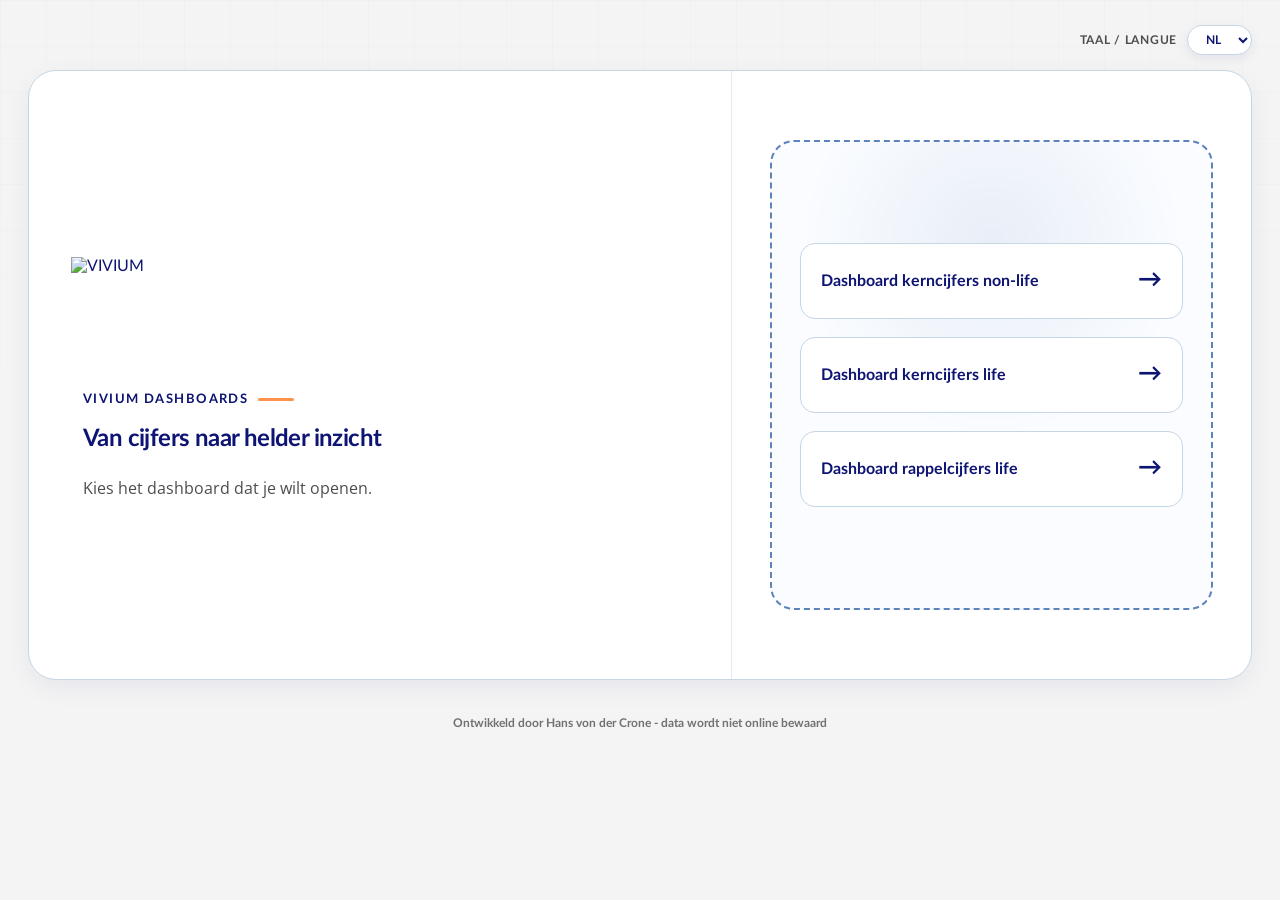
==== index.html @ d7279292 "Add files via upload" ====
<!doctype html>
<html lang="nl">
<head>
  <meta charset="utf-8">
  <meta name="viewport" content="width=device-width, initial-scale=1">
  <title>Vivium dashboards</title>
  <link rel="stylesheet" href="dashboard.css?v=20261117-intro-alignment">
  <link rel="stylesheet" href="index.css?v=20261117-language">
  <script defer src="index.js"></script>
</head>
<body class="dashboard-index">
  <main class="wrap">
    <div class="languageSwitch">
      <label for="languageSelect" id="languageLabel">Taal / Langue</label>
      <select id="languageSelect">
        <option value="nl">NL</option>
        <option value="fr">FR</option>
      </select>
    </div>
    <div class="hero">
      <div class="panel">
        <img src="libs/vivium-logo.png" alt="VIVIUM" class="upload-logo" width="178" height="103">
        <div class="heroEyebrow" id="introLabel">Vivium dashboards</div>
        <h1 id="pageTitle">Van cijfers naar helder inzicht</h1>
        <p class="lead" id="introText">Kies het dashboard dat je wilt openen.</p>
      </div>
      <nav class="upload" id="dashboardNavigation" aria-label="Dashboards">
        <div class="dashboard-choices">
          <a class="dashboard-choice" href="dashboard.html">
            <span id="nonLifeLabel">Dashboard kerncijfers non-life</span>
            <span class="choice-arrow" aria-hidden="true">→</span>
          </a>
          <a class="dashboard-choice" href="dashboardlifekern.html">
            <span id="lifeLabel">Dashboard kerncijfers life</span>
            <span class="choice-arrow" aria-hidden="true">→</span>
          </a>
          <a class="dashboard-choice" href="dashboardliferappel.html">
            <span id="rappelLabel">Dashboard rappelcijfers life</span>
            <span class="choice-arrow" aria-hidden="true">→</span>
          </a>
        </div>
      </nav>
    </div>
    <footer class="dashboard-footer" id="footerText">Ontwikkeld door Hans von der Crone - data wordt niet online bewaard</footer>
  </main>
</body>
</html>
---- dashboard.css ----
:root{--bg:#f4f7fb;--card:#fff;--ink:#0d1473;--muted:#4d4d4d;--line:#c5d6e5;--blue:#0d1473;--blue2:#c5d6e5;--blue3:#043c93;--orange:#ff934c;--orange2:#fff4ed;--green:#043c93;--green2:#e6ecf4;--red:#0d1473;--red2:#fff4ed;--purple:#043c93;--purple2:#edf3f7;--shadow:0 8px 24px rgba(13,20,115,.07);--radius:14px;--stack-gap:11px}
*{box-sizing:border-box}body{margin:0;min-height:100vh;font-family:Lato,Arial,sans-serif;background:radial-gradient(circle at 7% 0%,rgba(4,60,147,.10),transparent 31%),radial-gradient(circle at 96% 4%,rgba(255,147,76,.10),transparent 28%),linear-gradient(180deg,#f7faff 0%,#f2f6fb 52%,#edf3f9 100%);color:var(--ink);position:relative}.appVersion{position:fixed;top:5px;right:8px;z-index:10020;font-size:10px;font-weight:700;letter-spacing:.04em;color:#4d4d4d;opacity:.45;pointer-events:none}.wrap{max-width:1380px;margin:auto;padding:28px;position:relative;z-index:1}.hero{display:grid;grid-template-columns:1.35fr .75fr;gap:22px;margin-bottom:22px}.panel,.upload,.card,.kpi{background:var(--card);border:1px solid rgba(217,227,239,.95);border-radius:var(--radius);box-shadow:var(--shadow)}.panel{padding:26px}.upload{padding:24px;text-align:center;display:flex;flex-direction:column;justify-content:center;gap:12px}h1{font-size:35px;line-height:1.05;margin:0 0 10px;letter-spacing:-.04em}.lead{margin:0;color:var(--muted);line-height:1.55}.btn{display:inline-flex;align-items:center;justify-content:center;border:0;border-radius:999px;background:var(--blue);color:white;font-weight:700;padding:14px 20px;cursor:pointer;box-shadow:0 10px 20px rgba(13,20,115,.16)}input[type=file]{display:none}.hint,.small{font-size:13px;color:var(--muted)}.status{margin-top:16px;border-radius:12px;padding:12px 14px;background:#edf5fc;border:1px solid #bad2ea;color:var(--blue);font-weight:700}.warn{background:#fff4e8;border-color:#fff4ed;color:#9a4b10}.hidden{display:none!important}
body::before{content:"";position:fixed;inset:0;pointer-events:none;z-index:-1;background-image:linear-gradient(rgba(13,20,115,.03) 1px,transparent 1px),linear-gradient(90deg,rgba(13,20,115,.026) 1px,transparent 1px);background-size:46px 46px;mask-image:linear-gradient(to bottom,rgba(0,0,0,.55),transparent 68%)}
.appVersion{border:0;background:transparent;padding:2px 3px;font-family:inherit;pointer-events:auto;cursor:pointer;border-radius:5px;transition:opacity .15s ease,color .15s ease,background .15s ease}.appVersion:hover,.appVersion:focus-visible{opacity:1;color:var(--blue);background:rgba(255,255,255,.88);outline:none}.releaseNotesModal{position:fixed;inset:0;z-index:10100;display:grid;place-items:center;padding:24px;background:rgba(15,38,63,.42);backdrop-filter:blur(4px)}.releaseNotesDialog{width:min(720px,100%);height:min(76vh,720px);min-height:320px;display:flex;flex-direction:column;overflow:hidden;background:#fff;border:1px solid #cbdff2;border-radius:20px;box-shadow:0 28px 80px rgba(15,23,42,.28)}.releaseNotesHead{display:flex;align-items:center;justify-content:space-between;gap:16px;padding:17px 18px;border-bottom:1px solid #dce8f3;background:linear-gradient(135deg,#f7fbff,#fff)}.releaseNotesHead h2{margin:0;color:var(--blue);font-size:20px;font-weight:700}.releaseNotesClose{width:34px;height:34px;display:grid;place-items:center;border:1px solid #cbdff2;border-radius:999px;background:#fff;color:var(--blue);font-size:23px;line-height:1;cursor:pointer}.releaseNotesClose:hover{background:#edf5fc}.releaseNotesStatus{padding:14px 18px;color:var(--muted);font-size:13px;font-weight:700}.releaseNotesContent,.releaseNotesFrame{flex:1;min-height:0;overflow:auto;margin:0;padding:18px 22px 24px;color:#24435f;background:#fff;font:600 13px/1.55 Lato,Arial,sans-serif;white-space:pre-wrap;overflow-wrap:anywhere;scrollbar-gutter:stable}.releaseNotesFrame{width:100%;border:0;padding:0}.releaseNotesContent:focus{outline:2px solid #c5d6e5;outline-offset:-3px}body.releaseNotesOpen{overflow:hidden}@media(max-width:640px){.releaseNotesModal{padding:12px}.releaseNotesDialog{height:min(84vh,720px)}.releaseNotesContent{padding:16px}}
/* ─── Inklapbare topinformatie na PDF-import ───────────────────────────── */
.topCompactBar{display:flex;align-items:center;justify-content:space-between;gap:14px;background:linear-gradient(135deg,#ffffff,#f8fbff);border:1px solid var(--line);border-radius:16px;box-shadow:var(--shadow);padding:10px 14px;margin:0 0 var(--stack-gap);color:var(--ink);position:relative;z-index:120}
.topCompactMain{display:flex;align-items:center;gap:10px;min-width:0;line-height:1.2}
.topCompactTitle{font-size:12px;text-transform:uppercase;letter-spacing:.06em;font-weight:700;color:var(--blue);white-space:nowrap}
.topCompactSummary{font-size:13px;font-weight:700;color:#405775;white-space:nowrap;overflow:hidden;text-overflow:ellipsis;min-width:0}
.topCompactActions{display:inline-flex;align-items:center;gap:8px;flex:0 0 auto}
.topCompactActions .btn-csv{width:auto;min-width:116px;height:34px;padding:0 12px;font-size:12px;box-shadow:none;background:#fff7ef;color:#b8570b;border:1px solid #ffd0a8}
.topCompactActions .btn-csv:hover{background:#fff1e3}
.topCompactActions .pdfExportWrap{width:174px;align-self:auto}
.topCompactActions .btn-pdf{height:36px;padding:0 15px;font-size:12px;border-radius:999px;box-shadow:0 8px 18px rgba(13,20,115,.16)}
.topCompactActions .pdfOptionsWrap{margin-left:0}
.topInfoToggleBtn{width:auto;min-width:78px;height:36px;padding:0 14px;border-radius:999px;border:1px solid #cbdff2;background:#fff;color:var(--blue);font-size:12px;font-weight:700;cursor:pointer;display:inline-flex;align-items:center;justify-content:center;box-shadow:0 6px 14px rgba(13,20,115,.10);flex:0 0 auto;transition:background .15s ease,transform .15s ease,box-shadow .15s ease}
.topInfoToggleBtn:hover{background:#edf5fc;transform:scale(1.05);box-shadow:0 9px 18px rgba(13,20,115,.16)}
body.topInfoReady.topInfoCollapsed .hero,body.topInfoReady.topInfoCollapsed #importControl{display:none!important}
@media(max-width:760px){.topCompactMain{flex-direction:column;align-items:flex-start;gap:4px}.topCompactSummary{white-space:normal}.topCompactBar{align-items:flex-start;flex-wrap:wrap}.topCompactActions{width:100%;display:grid;grid-template-columns:1fr 1.25fr auto}.topCompactActions .btn-csv,.topCompactActions .pdfExportWrap{width:100%}.topCompactActions .pdfExportWrap{display:flex}.topCompactActions .btn-pdf{flex:1}.topCompactActions .topInfoToggleBtn{justify-self:end}}
.kpis{display:grid;grid-template-columns:repeat(5,1fr);gap:14px;margin:var(--stack-gap) 0;position:relative;overflow:visible;align-items:stretch}.kpi{padding:18px;position:relative;min-height:142px;height:142px;display:flex;flex-direction:column;justify-content:flex-start;overflow:hidden}.kpiScrollBtn{position:absolute;left:-24px;top:50%;transform:translateY(-50%);width:28px;height:28px;border-radius:999px;border:1px solid #cbdff2;background:rgba(255,255,255,.92);color:var(--blue);font-weight:700;line-height:1;cursor:pointer;box-shadow:0 6px 14px rgba(13,20,115,.12);display:inline-flex;align-items:center;justify-content:center;z-index:3;transition:background .15s ease,transform .15s ease,box-shadow .15s ease;font-size:12px}.kpiScrollBtn:hover{background:#edf5fc;transform:translateY(-50%) scale(1.06);box-shadow:0 9px 18px rgba(13,20,115,.18)}.floatingKpiScrollBtn{position:fixed;right:24px;bottom:24px;width:auto;min-width:74px;height:38px;padding:0 13px;border-radius:999px;border:1px solid #cbdff2;background:rgba(255,255,255,.94);color:var(--blue);font-weight:700;font-size:12px;letter-spacing:.01em;cursor:pointer;box-shadow:0 10px 24px rgba(13,20,115,.16);display:inline-flex;align-items:center;justify-content:center;gap:6px;z-index:80;backdrop-filter:blur(8px);transition:background .15s ease,transform .15s ease,box-shadow .15s ease,opacity .15s ease}.floatingKpiScrollBtn:hover{background:#edf5fc;transform:translateY(-2px);box-shadow:0 14px 30px rgba(13,20,115,.22)}.floatingKpiScrollBtn span{font-size:14px;line-height:1}.kpi .label{font-size:11px;text-transform:uppercase;letter-spacing:.06em;font-weight:700;color:var(--muted)}.kpi .value{font-size:26px;font-weight:700;margin-top:8px;text-align:left}.kpi-subvalue{display:block;font-size:20px;line-height:1.15;margin-top:2px}.delta{font-size:13px;font-weight:700;margin-top:5px;text-align:left}.pos{color:var(--green)}.neg{color:var(--red)}.neu{color:var(--muted)}.dynamicCategoryKpi .label{font-size:12px;color:var(--blue);line-height:1.15;min-height:34px;display:flex;align-items:flex-start}.dynamicCategoryKpi .value{font-size:24px;line-height:1.08}.dynamicCategoryKpi .delta{font-size:12.5px;line-height:1.28}.dynamicCategoryKpi .kpi-subvalue{font-size:18px;line-height:1.12;margin-top:3px}/* ─── Tabs ─────────────────────────────────────────────────────────────── */
.kpiExportWrap{position:relative;margin:var(--stack-gap) 0;padding:49px 16px 16px;background:linear-gradient(180deg,#fff,#f8fbff);border:1px solid var(--line);border-radius:18px;box-shadow:0 10px 26px rgba(13,20,115,.06)}
.kpiExportHead{display:flex;align-items:center;justify-content:space-between;gap:14px;margin-bottom:14px;min-height:40px;padding-right:112px}
.kpiExportTitle{margin:0;color:var(--blue);font-size:14px;font-weight:700;letter-spacing:.01em}
.kpiExportWrap .kpis{margin:0}
.kpiExportActions{position:absolute;right:18px;top:0;display:inline-flex;gap:5px;align-items:center;z-index:6;padding:3px;border-radius:11px}
.kpiOverviewGroups{display:grid;gap:18px}
.kpiOverviewBlock{position:relative;border:1px solid var(--line);border-radius:18px;background:linear-gradient(180deg,#fff,#f7fbff);padding:18px;box-shadow:0 10px 26px rgba(13,20,115,.06)}
.kpiOverviewHead{display:flex;align-items:baseline;gap:10px;margin-bottom:14px;padding-right:76px}
.kpiOverviewHead h3{margin:0;color:var(--blue);font-size:20px;font-weight:700;line-height:1.1}
.kpiOverviewHead .small{font-weight:700}
.kpiOverviewBlock>.blockExportActions{position:absolute!important;right:16px!important;top:0!important;transform:none!important;margin:0!important;z-index:7}
.kpiOverviewGrid{margin:0}
.kpiOverviewGrid .kpi{height:auto;min-height:142px;overflow:visible}
.kpiCompareHistory{margin-top:3px;padding-top:7px;border-top:1px solid #e6eef7;display:flex;flex-direction:column;gap:5px}
.kpiCompareHistoryLine{display:grid;grid-template-columns:43px minmax(68px,1fr) 58px;gap:3px;align-items:center}
.kpiCompareHistoryLine .kpiCompareTrack,.kpiCompareHistoryLine .kpiCompareZeroTrack{min-width:0}
.kpiCompareHistoryLine .kpiCompareZeroTrack{height:14px;border:1px solid #c5d6e5;border-radius:999px;background:#eef2f7;overflow:hidden;box-shadow:inset 0 1px 3px rgba(15,23,42,.05)}
.kpiCompareHistoryLine .kpiCompareZeroTrack::before{top:1px;bottom:1px}
.kpiCompareHistoryLine .kpiCompareZeroFill{top:3px;height:8px}
@media(max-width:640px){.kpiCompareHistoryLine{grid-template-columns:43px minmax(54px,1fr) 58px}}
.kpiOverviewEmpty{border:1px dashed #cbdff2;border-radius:14px;background:#f8fbff;color:var(--muted);font-size:13px;font-weight:700;padding:16px;text-align:center}
.kpiSelectorWrap{position:relative;display:none;align-items:center}
.dashboardToolbar.kpiToolbar .viewDropdownWrap,.dashboardToolbar.kpiToolbar .drillBtn{display:none}
.dashboardToolbar.kpiToolbar .kpiSelectorWrap{display:inline-flex;order:1}
.dashboardToolbar.kpiToolbar .previousYearsControl{order:2}
.dashboardToolbar.hideViewDropdown .viewDropdownWrap{display:none}
.dashboardToolbar.hideViewDropdown .previousYearsControl,.dashboardToolbar.hidePreviousYears .previousYearsControl{display:none}
.dashboardToolbar.hideDrillButton .drillBtn{display:none}
.kpiSelectorMenu{width:250px}
.kpiCheck{display:flex;align-items:center;gap:9px;width:100%;border:0;background:transparent;color:#233b5e;border-radius:10px;padding:9px 10px;font-size:13px;font-weight:700;cursor:pointer;text-align:left}
.kpiCheck:hover{background:#f5f9fd;color:var(--ink)}
.kpiCheck input{width:15px;height:15px;accent-color:var(--blue)}
@media(max-width:760px){.kpiExportWrap{padding:49px 14px 14px}.kpiExportHead{align-items:flex-start;flex-direction:column;min-height:0;padding-right:0}.kpiExportWrap .kpis{margin-top:0}.kpiExportActions{margin:0;padding:3px}.kpiOverviewBlock{padding:14px}}
.kpi[data-kpi-cat]{cursor:pointer;transition:transform .15s ease,box-shadow .15s ease,border-color .15s ease}
.kpi[data-kpi-cat]:hover{background:#dfeeff;transform:translateY(-2px);box-shadow:0 12px 28px rgba(13,20,115,.12);border-color:#a9cbea}
.kpi[data-kpi-cat]:focus-visible{outline:3px solid rgba(255,147,76,.32);outline-offset:3px}
.tabs{display:flex;justify-content:space-between;gap:8px;margin:var(--stack-gap) 0;align-items:stretch;padding:6px;background:#edf4fb;border:1px solid var(--line);border-radius:16px}
.tab{border:1px solid transparent;background:transparent;color:#41556d;border-radius:10px;padding:10px 16px;font-size:14px;min-height:40px;font-weight:700;cursor:pointer;position:relative;transition:background .15s ease,color .15s ease,box-shadow .15s ease,border-color .15s ease;flex:0 1 auto;white-space:nowrap}
.tab:hover:not(.active){background:#ff934c;color:#fff;box-shadow:0 6px 14px rgba(13,20,115,.10)}
.tab.active{background:var(--orange);color:#fff;border-color:var(--orange);box-shadow:0 10px 22px rgba(255,147,76,.22);z-index:2}
.tab.active::after{content:'';position:absolute;left:14px;right:14px;bottom:-7px;height:3px;background:var(--tab-color);border-radius:999px;opacity:.95}

/* Tab-kleuren: --tab-color bepaalt de kleur van de actieve tab-indicator per tab */
#tabProductie{--tab-color:var(--blue3)}
#tabVerval{--tab-color:var(--orange)}
#tabProgressie{--tab-color:var(--blue)}
#tabSchade{--tab-color:var(--blue2)}
#tabSamenvatting{--tab-color:var(--blue)}
#tabDetail{--tab-color:#9eb5cc}
#tabPortefeuille{--tab-color:#174b7d}
#tabKpis{--tab-color:var(--blue2)}
#tab360{--tab-color:var(--green)}

/* ─── Secties ──────────────────────────────────────────────────────────── */
.section{display:none}
.section.active{display:block;position:relative;padding-top:0}
.section.active>.card{position:relative;border:1px solid var(--line);box-shadow:0 10px 26px rgba(13,20,115,.06);overflow:visible}
.section.active>.card::after{content:none}

/* ─── Layout helpers ────────────────────────────────────────────────────── */
.grid{display:grid;grid-template-columns:1fr 1fr;gap:18px}
.full{grid-column:1/-1}
.card{padding:20px;margin-bottom:var(--stack-gap)}
h2{font-size:22px;margin:0 0 6px;letter-spacing:-.02em}
h3{font-size:17px;margin:0 0 12px}
.sub{color:var(--muted);margin:0 0 16px;line-height:1.45}

/* ─── Bars ──────────────────────────────────────────────────────────────── */
.bars{display:flex;flex-direction:column;gap:14px}
.barrow{display:block}
.barlabel{font-weight:400;margin-bottom:8px}.barValueDelta{border-radius:999px;padding:2px 6px;font-size:13px;font-weight:700;background:#eef6fb;color:var(--muted);white-space:nowrap;text-align:center}.barValueDelta.pos{background:#dff4f7;color:var(--green)}.barValueDelta.neg{background:#fff0e8;color:var(--red)}.barDeltaSlot{text-align:center;font-size:13px;font-weight:700;white-space:nowrap;font-variant-numeric:tabular-nums}.barrow:has(.catMainText.hasSubs){position:relative;padding:0 0 12px;margin:0 0 10px}.barrow:has(.catMainText.hasSubs)::after{content:"";position:absolute;left:0;right:0;bottom:0;height:1px;background:linear-gradient(90deg,rgba(13,20,115,.34),rgba(197,214,229,.22),rgba(197,214,229,0));border-radius:999px}
.bararea{display:flex;flex-direction:column;gap:6px}
/* Delta centred between its comparison rows, without increasing row height. */
.bararea>.barline>.barDeltaSlot{position:relative;align-self:stretch;overflow:visible}
.bararea>.barline>.barDeltaSlot>.barValueDelta{position:absolute;left:18px;top:-3px;transform:translateY(-50%)}
.bararea>.previousYearLine>.barDeltaSlot>.previousYearsDelta{position:absolute;left:18px;top:calc(100% + 5px);transform:translateY(-50%)}
.bararea>.barline>.barDeltaSlot:has(>span)::before{content:"";position:absolute;left:0;top:-3px;transform:translateY(-50%) scale(-1,-1);width:11px;height:23px;background:currentColor;-webkit-mask:url("data:image/svg+xml,%3Csvg xmlns='http://www.w3.org/2000/svg' viewBox='0 0 12 24'%3E%3Cpath d='M10 2C0 2 0 22 10 22M7 18l3 4-4 1' fill='none' stroke='black' stroke-width='1.5' stroke-linecap='round' stroke-linejoin='round'/%3E%3C/svg%3E") center/contain no-repeat;mask:url("data:image/svg+xml,%3Csvg xmlns='http://www.w3.org/2000/svg' viewBox='0 0 12 24'%3E%3Cpath d='M10 2C0 2 0 22 10 22M7 18l3 4-4 1' fill='none' stroke='black' stroke-width='1.5' stroke-linecap='round' stroke-linejoin='round'/%3E%3C/svg%3E") center/contain no-repeat}
.bararea>.previousYearLine>.barDeltaSlot:has(>span)::before{top:calc(100% + 5px)}
.bararea>.barline>.barDeltaSlot:has(>span.pos)::before{color:var(--green)}
.bararea>.barline>.barDeltaSlot:has(>span.neg)::before{color:var(--red)}
.barline{display:grid;grid-template-columns:82px minmax(130px,1fr) 72px 118px;gap:8px;align-items:center}
.period{font-size:13px;font-weight:700;color:var(--muted)}
.track{position:relative;height:20px;background:#eef2f7;border-radius:999px;overflow:hidden;border:1px solid #c5d6e5;box-shadow:inset 0 1px 4px rgba(15,23,42,.06)}
.fill{position:absolute;left:3px;top:3px;height:12px;border-radius:999px;min-width:2px;max-width:calc(100% - 6px);box-shadow:0 5px 12px rgba(15,23,42,.10)}
.fill.prevPeriod{background:linear-gradient(90deg,#c5d6e5,#0d1473)}
.fill.currPeriod{background:linear-gradient(90deg,#fff4ed,#ff934c)}
.value{text-align:right;font-size:13px;font-weight:700;white-space:nowrap;font-variant-numeric:tabular-nums}
.progressTrack{position:relative;height:20px;background:#eef2f7;border-radius:999px;overflow:hidden;border:1px solid #c5d6e5;box-shadow:inset 0 1px 4px rgba(15,23,42,.06)}
.progressTrack::before{content:"";position:absolute;left:50%;top:2px;bottom:2px;width:2px;background:#8fa3ba;border-radius:999px;z-index:2}
.progressFill{position:absolute;top:3px;height:12px;border-radius:999px;min-width:2px;max-width:calc(50% - 3px);z-index:1;box-shadow:0 5px 12px rgba(15,23,42,.10)}
.progressFill.pos{left:50%;background:linear-gradient(90deg,#c5d6e5,#0d1473)}
.progressFill.neg{right:50%;background:linear-gradient(90deg,var(--blue),var(--blue2))}
.progressFill.pos.prevPeriod,.progressFill.sp-bad.prevPeriod{left:50%;background:linear-gradient(90deg,#c5d6e5,#0d1473)}
.progressFill.neg.prevPeriod,.progressFill.sp-good.prevPeriod{right:50%;background:linear-gradient(90deg,#0d1473,#c5d6e5)}
.progressFill.pos.currPeriod,.progressFill.sp-bad.currPeriod{left:50%;background:linear-gradient(90deg,#fff4ed,#ff934c)}
.progressFill.neg.currPeriod,.progressFill.sp-good.currPeriod{right:50%;background:linear-gradient(90deg,#ff934c,#fff4ed)}
/* S/P variant blijft een mediaanbalk; kleur volgt de periode: vorig jaar blauw, nieuwere periode oranje */
.progressFill.sp-good{right:50%}
.progressFill.sp-bad{left:50%}
.progressFill.sp-right{left:50%}
.progressFill.sp-left{right:50%}
/* Balkkleuren blijven periodegebonden: vorige periode blauw, huidige periode oranje.
   Tekstkleur geldt enkel nog voor extremen: <0% groen, >100% rood. */
.progressFill.sp-right.prevPeriod{left:50%;background:linear-gradient(90deg,#c5d6e5,#0d1473)!important}
.progressFill.sp-left.prevPeriod{right:50%;background:linear-gradient(90deg,#0d1473,#c5d6e5)!important}
.progressFill.sp-right.currPeriod{left:50%;background:linear-gradient(90deg,#fff4ed,#ff934c)!important}
.progressFill.sp-left.currPeriod{right:50%;background:linear-gradient(90deg,#ff934c,#fff4ed)!important}
.barline.progressLine .value.pos{color:var(--green)}
.barline.progressLine .value.neg{color:var(--red)}

/* ─── Tabel ─────────────────────────────────────────────────────────────── */
.summary-table{width:100%;border-collapse:collapse;font-size:14px}
th,td{padding:12px;border-bottom:1px solid var(--line);text-align:right;vertical-align:top}
th:first-child,td:first-child{text-align:left}
th{font-size:12px;text-transform:uppercase;letter-spacing:.05em;color:var(--muted);background:#f8fafc}
.spCompare{display:grid;grid-template-columns:minmax(48px,1fr) 18px minmax(48px,1fr);gap:4px;align-items:center;justify-content:end;font-variant-numeric:tabular-nums}
.spCompare .spPrev,.spCompare .spCurr{text-align:right;white-space:nowrap}.spCompare .spArrow{text-align:center;color:var(--muted);font-weight:700}

/* ─── Pills / categorie-blokken ─────────────────────────────────────────── */
.pill{display:inline-block;padding:5px 9px;border-radius:999px;font-weight:700;font-size:12px;background:#fff4e8;color:var(--orange);border:1px solid var(--orange2);margin-right:6px}
.pill.subpill{background:#edf5fc;color:var(--blue);border-color:#b8cfe8}.catMainText{color:var(--blue);background:transparent;font-weight:700;padding:0}.catSubText{font-weight:400;color:#233b5e}
.cat{border:1px solid var(--line);border-radius:18px;overflow:hidden;margin-bottom:14px;background:#fff}
.catHead{display:flex;justify-content:space-between;gap:16px;align-items:center;padding:16px 18px;background:linear-gradient(135deg,#fff0df,#f7fbff);border-bottom:1px solid #fff4ed}
.catTitle{font-weight:700;font-size:18px}
.split{display:grid;grid-template-columns:repeat(3,1fr);gap:14px}
/* 2-koloms variant van split (vervangt inline style="grid-template-columns:repeat(2,1fr)") */
.split-2{grid-template-columns:repeat(2,1fr)}
.progressEquationCards{display:grid;grid-template-columns:minmax(180px,1.4fr) 20px minmax(120px,1fr) 20px minmax(120px,1fr) 20px minmax(120px,1fr);gap:8px;align-items:stretch;margin-bottom:12px}
.progressEquationCards .metric{min-width:0}
.progressEquationCards .metric:nth-child(3){background:linear-gradient(135deg,#edf5fc,#f8fbff);border-color:#cbdff2}
.progressEquationCards .metric:nth-child(5){background:linear-gradient(135deg,#fff1e4,#fffaf5);border-color:#f4dcc5}
.progressEquationCards .metric:nth-child(7){background:linear-gradient(135deg,#eaf7f8,#f7fcfc);border-color:#cbe7e9}
.progressEquationCards .metric-val{overflow-wrap:anywhere}
.progressEquationOperator{align-self:center;text-align:center;color:var(--blue);font-size:22px;font-weight:700}
.progressCompositionGrid{grid-template-columns:repeat(2,minmax(0,1fr))}
.progressCompositionGrid .miniCard{min-width:0}
.progressCompositionEquation{font-size:10px;color:var(--muted);margin:4px 0 10px;line-height:1.4;text-align:right}
@media(max-width:1100px){.progressCompositionGrid{grid-template-columns:1fr}.progressEquationCards{grid-template-columns:minmax(130px,1.4fr) 14px repeat(2,minmax(90px,1fr) 14px) minmax(90px,1fr);gap:4px}}
@media(max-width:640px){.progressEquationCards{grid-template-columns:20px minmax(0,1fr)}.progressEquationCards>.metric:first-child{grid-column:1/-1}}
.metric{background:#f8fafc;border:1px solid var(--line);border-radius:16px;padding:14px;text-align:left}
.metric b{display:block;font-size:12px;text-transform:uppercase;color:var(--muted);letter-spacing:.05em}
.metric-val{display:block;font-size:20px;font-weight:700;margin-top:6px}
.note{padding:12px 14px;border-radius:16px;background:#f8fafc;border:1px solid var(--line);font-size:13px;color:var(--muted);margin-bottom:16px}
.miniGrid{display:grid;grid-template-columns:1fr 1fr;gap:16px;margin-top:16px}
.miniCard{border:1px solid var(--line);border-radius:18px;background:#fff;padding:16px}
.miniCard h3{margin-bottom:14px;min-height:40px;display:flex;flex-direction:column;justify-content:flex-start}
.claimAvgNote{display:block;font-size:12px;font-weight:700;color:var(--muted);margin-left:0;margin-top:3px;white-space:nowrap;line-height:1.2}
.vervalMiniGrid{align-items:stretch}
.vervalRatioCard{grid-column:2;grid-row:1 / span 2;display:flex;flex-direction:column}
.vervalRatioCard .vervalRatioGroup{flex:1}
.vervalRatioGroup{display:flex;flex-direction:column;gap:14px}
.vervalRatioSection{padding-top:2px}
.vervalRatioSection+.vervalRatioSection{border-top:1px solid #edf2f7;padding-top:12px}
.vervalRatioSectionTitle{font-size:16px;font-weight:700;color:var(--blue);margin-bottom:8px;line-height:1.2}
.vervalRatioBars{display:flex;flex-direction:column;gap:12px}
.vervalRatioLine{display:grid;grid-template-columns:72px minmax(0,1fr);gap:10px;align-items:center}
.vervalRatioPeriod{font-size:13px;font-weight:700;color:var(--muted);white-space:nowrap}
.vervalRatioTrack{position:relative;height:20px;background:#eef2f7;border-radius:999px;overflow:hidden;border:1px solid #c5d6e5;box-shadow:inset 0 1px 4px rgba(15,23,42,.06)}
.vervalRatioFill{position:absolute;left:3px;top:3px;height:12px;border-radius:999px;background:linear-gradient(90deg,#fff4ed,#ff934c);min-width:2px;max-width:calc(100% - 6px);box-shadow:0 5px 12px rgba(15,23,42,.10)}
.vervalRatioValue{position:absolute;right:9px;top:50%;transform:translateY(-50%);max-width:calc(100% - 18px);overflow:hidden;text-overflow:ellipsis;font-size:13px;font-weight:700;color:var(--ink);white-space:nowrap;text-shadow:0 1px 0 rgba(255,255,255,.65)}
.vervalRatioValue .ratioAmounts{font-weight:400;color:#294762}
.vervalExtraDetails{grid-column:1 / -1;border:1px solid var(--line);border-radius:18px;background:#fff;overflow:hidden}
.vervalExtraDetails summary{list-style:none;cursor:pointer;padding:13px 16px;font-size:13px;font-weight:700;color:var(--blue);display:flex;align-items:center;justify-content:space-between;gap:12px;background:linear-gradient(135deg,#f8fbff,#fff4e8);user-select:none}
.vervalExtraDetails summary::-webkit-details-marker{display:none}
.vervalExtraDetails summary::after{content:'+';width:24px;height:22px;border-radius:999px;border:1px solid rgba(214,228,242,.95);background:rgba(255,255,255,.92);color:var(--blue);display:inline-flex;align-items:center;justify-content:center;font-size:12px;font-weight:700;line-height:1;box-shadow:0 5px 12px rgba(15,23,42,.08)}
.vervalExtraDetails[open] summary::after{content:'-'}
.vervalExtraGrid{display:grid;grid-template-columns:1fr 1fr;gap:16px;padding:16px}
.barlabel .pill{margin-bottom:4px}

/* Totaal NON LIFE stijl */
.cat.totalNonLife{background:linear-gradient(135deg,#eaf3fb 0%,#f7fbff 72%);border:1px solid #c5d6e5;box-shadow:0 18px 42px rgba(13,20,115,.13)}
.cat.totalNonLife .catHead{background:linear-gradient(135deg,var(--blue),#1f6fb2);border-bottom:1px solid #c5d6e5;color:#fff}
.cat.totalNonLife .catHead .small,.cat.totalNonLife .catTitle{color:#fff}
.cat.totalNonLife .catTitle::before{content:'Totaal · ';color:#dcecff;font-weight:700}
.cat.totalNonLife .metric,.cat.totalNonLife .miniCard{background:rgba(255,255,255,.92);border-color:#bad2ea}
/* ─── Upload-zone ───────────────────────────────────────────────────────── */
.upload-zone{border:2px dashed var(--blue);padding:32px;text-align:center;border-radius:16px;cursor:pointer;background:#f8fbff;transition:background .3s ease,border-color .3s ease;margin-top:8px}
.upload-zone:hover{background:#edf5fc;border-color:#002f5a}
.upload-zone strong{display:block;margin-bottom:6px;color:var(--ink)}
.upload-logo{max-width:130px;height:auto;display:block;margin:0 0 14px auto}
.upload-filename{color:var(--muted);font-size:13px;font-style:italic;min-height:1.2em;margin-top:4px}
.btn-csv{display:inline-flex;align-items:center;justify-content:center;border:0;border-radius:999px;background:var(--orange);color:white;font-weight:700;padding:12px 20px;cursor:pointer;box-shadow:0 8px 18px rgba(255,147,76,.25);font-size:14px;width:220px;align-self:center}
.pdfExportWrap{position:relative;display:inline-flex;align-items:center;justify-content:center;align-self:center;width:220px}
.btn-pdf{display:inline-flex;align-items:center;justify-content:center;border:0;border-radius:999px;background:var(--blue);color:white;font-weight:700;padding:12px 20px;cursor:pointer;box-shadow:0 8px 18px rgba(13,20,115,.24);font-size:14px;flex:1;min-width:0}.btn-pdf:disabled{opacity:.62;cursor:wait}
.pdfOptionsWrap{position:relative;display:inline-flex;width:100%;z-index:1}
.pdfOptionsWrap.open{z-index:10050}
.pdfDropdownTrigger{width:100%;gap:7px}
.pdfDropdownChevron{width:14px;height:14px;flex:0 0 auto;margin-left:auto}
.pdfOptionsMenu{position:absolute;right:0;top:calc(100% + 8px);width:270px;max-height:min(70vh,520px);overflow-y:auto;background:#fff;border:1px solid #cbdff2;border-radius:16px;box-shadow:0 18px 44px rgba(15,23,42,.18);padding:12px;z-index:10060;display:none;text-align:left;backdrop-filter:blur(8px)}
.pdfOptionsWrap.open .pdfOptionsMenu{display:block}
.pdfSelectionActions{display:flex;gap:6px;margin:0 0 8px;padding-bottom:10px;border-bottom:1px solid var(--line)}
.pdfSelectionActions button{flex:1;border:1px solid var(--line);border-radius:8px;padding:7px 5px;background:#f5f9fd;color:var(--blue);font-family:inherit;font-weight:700;font-size:11px;line-height:1.3;cursor:pointer}
.pdfSelectionActions button:hover{background:#e6f0fa}
.pdfOptionsTitle{font-size:12px;text-transform:uppercase;letter-spacing:.05em;font-weight:700;color:var(--muted);margin:0 0 8px}
.pdfOption{display:flex;align-items:center;gap:9px;padding:8px 7px;border-radius:10px;font-size:13px;font-weight:700;color:#233b5e;cursor:pointer;user-select:none}
.pdfOption:hover{background:#f5f9fd}
.pdfOption input{accent-color:var(--blue);width:16px;height:16px;flex:0 0 auto}

/* ─── Dashboard filters / importcontrole / drill-down ───────────────────── */
.dashboardToolbarHome{display:none}
.dashboardToolbar{display:flex;justify-content:flex-end;align-items:center;gap:10px;flex-wrap:wrap;margin:0;padding:0;background:transparent;border:0;border-radius:0;box-shadow:none}
.toolbarGroup{position:relative;display:inline-flex;align-items:center;gap:0;flex-wrap:nowrap;box-shadow:0 8px 18px rgba(13,20,115,.16);border-radius:999px}
.toolbarLabel{font-size:12px;text-transform:uppercase;letter-spacing:.06em;font-weight:700;color:var(--muted);margin:0 10px 0 0;display:inline-flex;align-items:center;height:36px}
.viewDropdownWrap{position:relative;display:inline-flex;align-items:center}
.viewDropdownMain{display:inline-flex;align-items:center;justify-content:center;gap:7px;border:0;border-radius:999px 0 0 999px;background:var(--blue);color:#fff;font-weight:700;height:36px;padding:0 15px;font-size:12px;cursor:pointer;width:196px;min-width:196px;white-space:nowrap;line-height:1}.viewDropdownMain::before{content:"";width:13px;height:13px;flex:0 0 auto;background-color:#fff;-webkit-mask-image:url("data:image/svg+xml,%3Csvg xmlns='http://www.w3.org/2000/svg' viewBox='0 0 24 24' fill='none' stroke='currentColor' stroke-width='2.2' stroke-linecap='round' stroke-linejoin='round'%3E%3Cpath d='M1 6h22M1 12h22M1 18h22'/%3E%3C/svg%3E");mask-image:url("data:image/svg+xml,%3Csvg xmlns='http://www.w3.org/2000/svg' viewBox='0 0 24 24' fill='none' stroke='currentColor' stroke-width='2.2' stroke-linecap='round' stroke-linejoin='round'%3E%3Cpath d='M1 6h22M1 12h22M1 18h22'/%3E%3C/svg%3E");-webkit-mask-size:contain;mask-size:contain;-webkit-mask-repeat:no-repeat;mask-repeat:no-repeat}
.viewDropdownMain:hover{background:#14558f}
.viewDropdownBtn{width:38px;height:36px;border-radius:0 999px 999px 0;border:0;border-left:1px solid rgba(255,255,255,.24);background:#0d4b84;color:#fff;box-shadow:0 8px 18px rgba(13,20,115,.16);font-size:15px;font-weight:700;cursor:pointer;display:inline-flex;align-items:center;justify-content:center}
.viewDropdownBtn:hover{background:#14558f}
.viewDropdownMenu{position:absolute;right:0;top:44px;width:210px;background:#fff;border:1px solid #cbdff2;border-radius:16px;box-shadow:0 18px 44px rgba(15,23,42,.18);padding:8px;z-index:95;display:none;text-align:left}
.viewDropdownWrap.open .viewDropdownMenu{display:block}
.kpiSelectorWrap.open .viewDropdownMenu{display:block}
.viewBtn{width:100%;border:0;background:transparent;color:#233b5e;border-radius:10px;padding:9px 10px;font-size:13px;font-weight:700;cursor:pointer;text-align:left;transition:background .15s ease,color .15s ease}
.viewBtn:hover{background:#f5f9fd;color:var(--ink)}
.viewBtn.active{background:#edf5fc;color:var(--blue)}
.viewHistoryCheck{display:flex;align-items:center;gap:9px;margin-top:6px;padding:9px 10px;border-top:1px solid #edf2f7;border-radius:10px;color:#233b5e;font-size:13px;font-weight:700;cursor:pointer;user-select:none}
.viewHistoryCheck:hover{background:#f5f9fd;color:var(--ink)}
.viewHistoryCheck input{width:15px;height:15px;accent-color:var(--blue)}
.previousYearsControl{width:164px;height:36px;padding:0 13px;border:1px solid #c6d8ea;border-radius:999px;background:#fff;color:#41556d;display:inline-flex;align-items:center;justify-content:center;gap:7px;font-size:12px;font-weight:700;white-space:nowrap;line-height:1;cursor:pointer;user-select:none;transition:background .15s ease,color .15s ease,box-shadow .15s ease,border-color .15s ease}
.previousYearsControl:hover{background:#edf5fc;color:var(--ink);border-color:#a9cbea;box-shadow:0 6px 14px rgba(15,23,42,.07)}
.previousYearsControl:has(input:checked){background:#edf5fc;color:var(--blue);border-color:#8bb9df;box-shadow:0 7px 16px rgba(13,20,115,.11)}
.previousYearsControl input{width:15px;height:15px;margin:0;accent-color:var(--blue);flex:0 0 auto}
.drillBtn{width:190px;height:36px;border:1px solid #c6d8ea;background:#fff;color:#41556d;border-radius:999px;padding:0 12px;font-size:13px;font-weight:700;white-space:nowrap;line-height:1;justify-content:center;cursor:pointer;transition:background .15s ease,color .15s ease,box-shadow .15s ease,border-color .15s ease}
.drillBtn:hover{background:#f8fbff;color:var(--ink);box-shadow:0 6px 14px rgba(15,23,42,.07)}
.drillBtn.active{background:var(--blue);color:#fff;border-color:var(--blue);box-shadow:0 8px 18px rgba(13,20,115,.18)}
.drillBtn{padding-inline:14px;background:#fff9f3;border-color:#f7d1ad;color:#a84f0b;display:inline-flex;align-items:center;gap:6px}.drillBtn::before{content:"";width:13px;height:13px;flex:0 0 auto;background-color:currentColor;-webkit-mask-image:url("data:image/svg+xml,%3Csvg xmlns='http://www.w3.org/2000/svg' viewBox='0 0 24 24' fill='none' stroke='currentColor' stroke-width='2.2' stroke-linecap='round' stroke-linejoin='round'%3E%3Cpath d='M4 6h16M4 12h8m-8 6h16'/%3E%3C/svg%3E");mask-image:url("data:image/svg+xml,%3Csvg xmlns='http://www.w3.org/2000/svg' viewBox='0 0 24 24' fill='none' stroke='currentColor' stroke-width='2.2' stroke-linecap='round' stroke-linejoin='round'%3E%3Cpath d='M4 6h16M4 12h8m-8 6h16'/%3E%3C/svg%3E");-webkit-mask-size:contain;mask-size:contain;-webkit-mask-repeat:no-repeat;mask-repeat:no-repeat}
.drillBtn.active{background:var(--orange);border-color:var(--orange);color:#fff;box-shadow:0 8px 18px rgba(255,147,76,.18)}
.sectionToolbarSlot{display:flex;align-items:center;justify-content:flex-end;min-width:0}
.sectionToolbarSlot:empty{display:none}
/* Vaste bedieningsrij onder de sectietitel: categorie en historiek links,
   de beperkte/volledige weergave steeds rechts. */
.dashboardToolbar.contextualToolbar{
  display:grid;
  grid-template-columns:max-content 164px minmax(0,1fr) 190px;
  align-items:center;
  gap:10px;
  width:100%;
  max-width:100%;
}
.dashboardToolbar.contextualToolbar .viewDropdownWrap{
  grid-column:1;
  grid-row:1;
  display:grid;
  grid-template-columns:max-content;
  align-items:center;
  visibility:visible;
}
.dashboardToolbar.contextualToolbar .viewDropdownWrap .toolbarLabel{display:none}
.dashboardToolbar.contextualToolbar .viewModeSegmented{justify-self:start;max-width:100%}
.dashboardToolbar.contextualToolbar .kpiSelectorWrap{
  grid-column:1;
  grid-row:1;
  padding-left:0;
}
.dashboardToolbar.contextualToolbar.kpiToolbar{grid-template-columns:max-content 164px minmax(0,1fr) 190px}
.dashboardToolbar.contextualToolbar .previousYearsControl{grid-column:2;grid-row:1;justify-self:start}
.dashboardToolbar.contextualToolbar .drillBtn{grid-column:4;grid-row:1;justify-self:end}
.dashboardToolbar.contextualToolbar.hideViewDropdown .viewDropdownWrap,
.dashboardToolbar.contextualToolbar.kpiToolbar .viewDropdownWrap{display:none}
.dashboardToolbar.contextualToolbar.hidePreviousYears .previousYearsControl{display:none}
.dashboardToolbar.contextualToolbar.hideDrillButton .drillBtn,
.dashboardToolbar.contextualToolbar.kpiToolbar .drillBtn{display:none}
.dashboardToolbar.contextualToolbar.kpiToolbar .kpiSelectorWrap{display:inline-flex;visibility:visible;order:initial}
.dashboardToolbar.contextualToolbar.hideViewDropdown.hidePreviousYears.hideDrillButton{display:grid;visibility:hidden;pointer-events:none;min-height:43px}
@media(max-width:760px){
  .dashboardToolbar.contextualToolbar{display:flex;width:100%;max-width:100%;justify-content:flex-start;flex-wrap:wrap}
  .dashboardToolbar.contextualToolbar .viewDropdownWrap{display:inline-flex;visibility:visible;max-width:100%}
  .dashboardToolbar.contextualToolbar .viewDropdownWrap .toolbarLabel{display:none}
  .dashboardToolbar.contextualToolbar .kpiSelectorWrap{padding-left:0}
  .dashboardToolbar.contextualToolbar .drillBtn{margin-left:auto}
  .dashboardToolbar.contextualToolbar.hideViewDropdown .viewDropdownWrap,
  .dashboardToolbar.contextualToolbar.kpiToolbar .viewDropdownWrap,
  .dashboardToolbar.contextualToolbar.hidePreviousYears .previousYearsControl,
  .dashboardToolbar.contextualToolbar.hideDrillButton .drillBtn,
  .dashboardToolbar.contextualToolbar.kpiToolbar .drillBtn{display:none}
  .dashboardToolbar.contextualToolbar.hideViewDropdown.hidePreviousYears.hideDrillButton{display:flex;visibility:hidden;pointer-events:none;min-height:43px}
}
#dashboard.view-main-only :is(#productie,#verval,#progressie,#schade) .barrow:has(.catSubText){display:none!important}
#dashboard.view-main-only :is(#productie,#verval,#progressie,#schade) .cat.subcategoriesOpen .barrow:has(.catSubText){display:block!important}
#dashboard.view-sub-only :is(#productie,#verval,#progressie,#schade) .barrow:has(.catMainText.hasSubs){display:none!important}
.categorySubcategoryToggle{display:none;margin:14px 0 0;padding:0;border:0;background:none;color:var(--blue);font:inherit;font-size:13px;font-weight:700;text-decoration:underline;text-underline-offset:3px;cursor:pointer}
#dashboard.view-main-only .categorySubcategoryToggle{display:inline-flex;align-items:center}
.categorySubcategoryToggle:hover{color:var(--orange)}
.categorySubcategoryToggle:focus-visible{outline:2px solid var(--orange);outline-offset:4px;border-radius:2px}
.pdfExportRoot .categorySubcategoryToggle{display:none!important}
.view360SubcategoryToggle{display:inline-flex;margin:12px 16px 16px;padding:0;border:0;background:none;color:var(--blue);font:inherit;font-size:13px;font-weight:700;text-decoration:underline;text-underline-offset:3px;cursor:pointer}
.view360SubcategoryToggle:hover{color:var(--orange)}
.view360SubcategoryToggle:focus-visible{outline:2px solid var(--orange);outline-offset:4px;border-radius:2px}
.pdfExportRoot .view360SubcategoryToggle{display:none!important}
#dashboard.view-main-only .vervalRatioSection.subRatioSection{display:none!important}
#dashboard.view-main-only .cat.subcategoriesOpen .vervalRatioSection.subRatioSection{display:block!important}
#dashboard.view-sub-only .vervalRatioSection.mainRatioSection.hasSubs{display:none!important}
#dashboard.view-main-only #portefeuille .portfolioSubBlock{display:none!important}
#dashboard.view-main-only #portefeuille .portfolioSubBlock.subcategoriesFromMain{display:block!important}
#portefeuille .portfolioCategoryBlock>.categorySubcategoryToggle{margin:12px 18px 16px}
#dashboard.drillMode #portefeuille .portfolioCategoryBlock:not(.drillOpen)>.categorySubcategoryToggle,
#dashboard:not(.drillMode) #portefeuille .portfolioCategoryBlock.manualClosed>.categorySubcategoryToggle{display:none!important}
/* Ook in weergave 'Subcategorieën' moeten categorieën zonder subrijen volledig zichtbaar blijven.
   Dit geldt o.a. voor TOTAAL NON LIFE, Arbeidsongevallen en Rechtsbijstand: hun hoofdrij bevat net de relevante bedragen/grafieken. */
#dashboard.view-sub-only .cat.totalNonLife .barrow:has(.catMainText){display:block!important}
#dashboard.view-sub-only .cat.totalNonLife .vervalRatioSection.mainRatioSection{display:block!important}

.importControl{background:linear-gradient(135deg,#fff,#f8fbff);border:1px solid var(--line);border-radius:16px;box-shadow:var(--shadow);padding:16px 18px;margin:0 0 16px}
.importControlHead{display:flex;align-items:center;justify-content:space-between;gap:14px;margin-bottom:12px}
.importControlTitle{font-size:16px;font-weight:700;color:var(--blue)}
.importControlSub{font-size:12px;color:var(--muted);font-weight:700}
.importGrid{display:grid;grid-template-columns:repeat(3,1fr);gap:10px}
.importCheck{border:1px solid #c5d6e5;border-radius:14px;background:#fff;padding:11px 12px;display:flex;align-items:center;justify-content:space-between;gap:10px;min-height:54px}
.importCheckLabel{font-size:12px;text-transform:uppercase;letter-spacing:.04em;font-weight:700;color:var(--muted);line-height:1.2}
.importCheckValue{font-size:14px;font-weight:700;color:var(--ink);text-align:right;white-space:nowrap}
.importCheck.ok .importCheckValue{color:var(--green)}
.importCheck.warn .importCheckValue{color:var(--red)}
.importCheck.neu .importCheckValue{color:var(--blue)}
.importCheckWrap{display:flex;flex-direction:column;gap:7px}
.importCheck.clickable{cursor:pointer;position:relative;transition:box-shadow .15s ease,transform .15s ease,border-color .15s ease}
.importCheck.clickable:hover{border-color:#f2b782;box-shadow:0 8px 18px rgba(216,95,42,.10);transform:translateY(-1px)}
.importCheck.clickable .importCheckValue::after{content:'Meer info';display:block;font-size:9px;font-weight:700;color:var(--muted);margin-top:2px;text-transform:none;letter-spacing:0}
.importDetail{display:none;border:1px solid #ffd7bd;border-radius:12px;background:#fff8f1;color:#7c3f13;font-size:12px;line-height:1.35;padding:9px 10px;font-weight:750}
.importCheckWrap.open .importDetail{display:block}
.importDetail ul{margin:5px 0 0;padding-left:17px}
.importDetail li{margin:3px 0}
#dashboard.drillMode .section.active .cat:not(.totalNonLife) .catHead{cursor:pointer;display:grid;grid-template-columns:minmax(210px,1fr) auto minmax(210px,1fr);align-items:center;gap:16px}
#dashboard.drillMode .section.active .cat:not(.totalNonLife) .catHead .catTitle{justify-self:start}
#dashboard.drillMode .section.active .cat:not(.totalNonLife) .catHead .small{justify-self:center;text-align:center;white-space:nowrap}
#dashboard.drillMode .section.active .cat:not(.totalNonLife) .catHead:hover{filter:saturate(1.04);box-shadow:inset 0 0 0 999px rgba(255,255,255,.10)}
#dashboard.drillMode .section.active .cat:not(.totalNonLife):not(.drillOpen) .p-18{display:none!important}
#dashboard.drillMode .section.active .cat:not(.totalNonLife):not(.drillOpen){box-shadow:0 8px 18px rgba(15,23,42,.05)}
#dashboard.drillMode .section.active .cat:not(.totalNonLife) .catHead::after{content:'Klik om te openen';justify-self:end;font-size:11px;font-weight:700;color:var(--muted);background:#fff;border:1px solid var(--line);border-radius:999px;padding:5px 8px;white-space:nowrap}
#dashboard.drillMode .section.active .cat.drillOpen .catHead::after{content:'Klik om te sluiten'}
#dashboard.drillMode #portefeuille.section.active .portfolioCategoryBlock:not(.portfolioTotalBlock) .portfolioCategoryHead{cursor:pointer;display:grid;grid-template-columns:minmax(210px,1fr) auto minmax(210px,1fr);align-items:center;gap:16px}
#dashboard.drillMode #portefeuille.section.active .portfolioCategoryBlock:not(.portfolioTotalBlock) .portfolioCategoryHead .catTitle{justify-self:start}
#dashboard.drillMode #portefeuille.section.active .portfolioCategoryBlock:not(.portfolioTotalBlock) .portfolioCategoryHead .small{justify-self:center;text-align:center;white-space:nowrap}
#dashboard.drillMode #portefeuille.section.active .portfolioCategoryBlock:not(.portfolioTotalBlock) .portfolioCategoryHead:hover{filter:saturate(1.04);box-shadow:inset 0 0 0 999px rgba(255,255,255,.10)}
#dashboard.drillMode #portefeuille.section.active .portfolioCategoryBlock:not(.portfolioTotalBlock):not(.drillOpen) .portfolioGrid{display:none!important}
#dashboard.drillMode #portefeuille.section.active .portfolioCategoryBlock:not(.portfolioTotalBlock):not(.drillOpen){box-shadow:0 8px 18px rgba(15,23,42,.05)}
#dashboard.drillMode #portefeuille.section.active .portfolioCategoryBlock:not(.portfolioTotalBlock) .portfolioCategoryHead::after{content:'Klik om te openen';justify-self:end;font-size:11px;font-weight:700;color:var(--muted);background:#fff;border:1px solid var(--line);border-radius:999px;padding:5px 8px;white-space:nowrap}
#dashboard.drillMode #portefeuille.section.active .portfolioCategoryBlock.drillOpen .portfolioCategoryHead::after{content:'Klik om te sluiten'}
@media(max-width:760px){#dashboard.drillMode .section.active .cat:not(.totalNonLife) .catHead{grid-template-columns:1fr;gap:8px}#dashboard.drillMode .section.active .cat:not(.totalNonLife) .catHead .small{justify-self:start;text-align:left}#dashboard.drillMode .section.active .cat:not(.totalNonLife) .catHead::after{justify-self:start}#dashboard.drillMode #portefeuille.section.active .portfolioCategoryBlock:not(.portfolioTotalBlock) .portfolioCategoryHead{grid-template-columns:1fr;gap:8px}#dashboard.drillMode #portefeuille.section.active .portfolioCategoryBlock:not(.portfolioTotalBlock) .portfolioCategoryHead .small{justify-self:start;text-align:left}#dashboard.drillMode #portefeuille.section.active .portfolioCategoryBlock:not(.portfolioTotalBlock) .portfolioCategoryHead::after{justify-self:start}}

/* Ook in 'Alles tonen' blijven categorieheaders aanklikbaar: gesloten blokken verbergen enkel hun inhoud */
#dashboard:not(.drillMode) .section.active .cat:not(.totalNonLife) .catHead{cursor:pointer;display:grid;grid-template-columns:minmax(210px,1fr) auto minmax(210px,1fr);align-items:center;gap:16px}
#dashboard:not(.drillMode) .section.active .cat:not(.totalNonLife) .catHead .catTitle{justify-self:start}
#dashboard:not(.drillMode) .section.active .cat:not(.totalNonLife) .catHead .small{justify-self:center;text-align:center;white-space:nowrap}
#dashboard:not(.drillMode) .section.active .cat:not(.totalNonLife) .catHead:hover{filter:saturate(1.04);box-shadow:inset 0 0 0 999px rgba(255,255,255,.10)}
#dashboard:not(.drillMode) .section.active .cat:not(.totalNonLife).manualClosed .p-18{display:none!important}
#dashboard:not(.drillMode) .section.active .cat:not(.totalNonLife) .catHead::after{content:'Klik om te sluiten';justify-self:end;font-size:11px;font-weight:700;color:var(--muted);background:#fff;border:1px solid var(--line);border-radius:999px;padding:5px 8px;white-space:nowrap}
#dashboard:not(.drillMode) .section.active .cat:not(.totalNonLife).manualClosed .catHead::after{content:'Klik om te openen'}
#dashboard:not(.drillMode) #portefeuille.section.active .portfolioCategoryBlock:not(.portfolioTotalBlock) .portfolioCategoryHead{cursor:pointer;display:grid;grid-template-columns:minmax(210px,1fr) auto minmax(210px,1fr);align-items:center;gap:16px}
#dashboard:not(.drillMode) #portefeuille.section.active .portfolioCategoryBlock:not(.portfolioTotalBlock) .portfolioCategoryHead .catTitle{justify-self:start}
#dashboard:not(.drillMode) #portefeuille.section.active .portfolioCategoryBlock:not(.portfolioTotalBlock) .portfolioCategoryHead .small{justify-self:center;text-align:center;white-space:nowrap}
#dashboard:not(.drillMode) #portefeuille.section.active .portfolioCategoryBlock:not(.portfolioTotalBlock) .portfolioCategoryHead:hover{filter:saturate(1.04);box-shadow:inset 0 0 0 999px rgba(255,255,255,.10)}
#dashboard:not(.drillMode) #portefeuille.section.active .portfolioCategoryBlock:not(.portfolioTotalBlock).manualClosed .portfolioGrid{display:none!important}
#dashboard:not(.drillMode) #portefeuille.section.active .portfolioCategoryBlock:not(.portfolioTotalBlock) .portfolioCategoryHead::after{content:'Klik om te sluiten';justify-self:end;font-size:11px;font-weight:700;color:var(--muted);background:#fff;border:1px solid var(--line);border-radius:999px;padding:5px 8px;white-space:nowrap}
#dashboard:not(.drillMode) #portefeuille.section.active .portfolioCategoryBlock:not(.portfolioTotalBlock).manualClosed .portfolioCategoryHead::after{content:'Klik om te openen'}
@media(max-width:760px){#dashboard:not(.drillMode) .section.active .cat:not(.totalNonLife) .catHead{grid-template-columns:1fr;gap:8px}#dashboard:not(.drillMode) .section.active .cat:not(.totalNonLife) .catHead .small{justify-self:start;text-align:left}#dashboard:not(.drillMode) .section.active .cat:not(.totalNonLife) .catHead::after{justify-self:start}#dashboard:not(.drillMode) #portefeuille.section.active .portfolioCategoryBlock:not(.portfolioTotalBlock) .portfolioCategoryHead{grid-template-columns:1fr;gap:8px}#dashboard:not(.drillMode) #portefeuille.section.active .portfolioCategoryBlock:not(.portfolioTotalBlock) .portfolioCategoryHead .small{justify-self:start;text-align:left}#dashboard:not(.drillMode) #portefeuille.section.active .portfolioCategoryBlock:not(.portfolioTotalBlock) .portfolioCategoryHead::after{justify-self:start}}

@media(max-width:980px){.importGrid{grid-template-columns:1fr 1fr}}@media(max-width:640px){.importGrid{grid-template-columns:1fr}.importControlHead{display:block}.importControlSub{margin-top:4px}}

/* ─── Taalschakelaar ────────────────────────────────────────────────────── */
.languageSwitch{display:flex;justify-content:flex-end;align-items:center;gap:10px;margin:0 0 14px}
.languageSwitch label{font-size:12px;text-transform:uppercase;letter-spacing:.06em;font-weight:700;color:var(--muted)}
.languageSwitch select{border:1px solid var(--line);border-radius:999px;background:#fff;color:var(--ink);font-weight:700;padding:7px 14px;box-shadow:0 4px 12px rgba(13,20,115,.07);font-size:12px;cursor:pointer}

/* ─── Makelaarsbalk ─────────────────────────────────────────────────────── */
.brokerInfo{display:flex;justify-content:space-between;gap:16px;align-items:center;background:linear-gradient(135deg,var(--blue),#1f6fb2);border:1px solid #c5d6e5;border-radius:var(--radius);box-shadow:0 18px 42px rgba(13,20,115,.13);padding:16px 18px;margin:0 0 var(--stack-gap);color:#fff;position:relative}
.brokerInfo .label{font-size:12px;text-transform:uppercase;letter-spacing:.06em;font-weight:700;color:#dcecff}
.brokerInfo .brokerName{font-size:21px;font-weight:700;margin-top:4px;color:#fff}
.brokerInfo .brokerPeriod{margin-top:7px;text-transform:none;letter-spacing:.02em}
.brokerTextBlock{min-width:0;flex:1}
.brokerLogo{height:90px;width:auto;max-width:145px;object-fit:contain;opacity:1;flex:0 0 auto;filter:url(#viviumLogoTransparent);margin:-10px 0}

.portfolioGrid{display:grid;grid-template-columns:1fr 1fr;gap:18px;margin-top:16px}.portfolioChartCard{border:1px solid var(--line);border-radius:18px;background:#fff;padding:18px}.portfolioBars{height:310px;display:flex;gap:18px;align-items:flex-end;border-left:1px solid var(--line);border-bottom:1px solid var(--line);padding:12px 10px 0;margin-top:18px}.portfolioBarCol{flex:1;min-width:70px;display:flex;flex-direction:column;align-items:center;justify-content:flex-end;height:100%;gap:9px}.portfolioBarFill{width:100%;max-width:76px;border-radius:0 0 10px 10px;background:linear-gradient(180deg,var(--blue3),var(--blue));min-height:3px;box-shadow:0 10px 22px rgba(13,20,115,.16),inset 0 1px 0 rgba(255,255,255,.25);border:1px solid rgba(13,20,115,.16);border-top:0}.portfolioBarValue{font-size:13px;font-weight:700;color:var(--ink);text-align:center}.portfolioBarLabel{font-size:12px;font-weight:700;color:var(--muted);text-align:center}.overlapBox{margin-top:20px}.overlapTrack{position:relative;height:58px;background:#eef2f7;border-radius:999px;overflow:hidden;border:1px solid var(--line);box-shadow:inset 0 1px 4px rgba(15,23,42,.06)}.overlapFill{position:absolute;left:0;top:0;height:100%;border-radius:999px}.overlapPrev{background:var(--blue2);opacity:.82}.overlapCurr{background:linear-gradient(90deg,var(--orange2),var(--orange));height:62%;top:19%;box-shadow:0 8px 16px rgba(255,147,76,.28)}.overlapLegend{display:grid;grid-template-columns:1fr 1fr;gap:12px;margin-top:14px}.overlapLegendItem{border:1px solid var(--line);border-radius:14px;padding:12px;background:#fff}.overlapLegendItem b{display:block;font-size:12px;text-transform:uppercase;letter-spacing:.05em;color:var(--muted)}.overlapLegendItem span{display:block;font-weight:700;font-size:18px;margin-top:4px}.portfolioDelta{margin-top:12px;font-size:14px;font-weight:700}.portfolioYearChange{align-self:center;margin-bottom:70px;flex:0 0 auto;padding:8px 11px;border-radius:999px;background:#fff;border:1px solid var(--line);box-shadow:0 8px 18px rgba(15,23,42,.10);font-size:13px;font-weight:700;white-space:nowrap}.portfolioNoData{padding:14px;border-radius:16px;background:#f8fafc;border:1px solid var(--line);color:var(--muted);font-weight:700}.portfolioCategoryBlock{border:1px solid var(--line);border-radius:22px;background:#fff;padding:18px;margin-top:18px;box-shadow:0 12px 28px rgba(15,23,42,.07)}.portfolioCategoryBlock:first-child{margin-top:0}.portfolioTotalBlock{background:linear-gradient(135deg,#eaf3fb 0%,#f7fbff 72%);border:1px solid #c5d6e5;box-shadow:0 18px 42px rgba(13,20,115,.13)}.portfolioTotalBlock .portfolioCategoryHead{margin:-18px -18px 16px;padding:16px 18px 16px 27px;background:linear-gradient(135deg,var(--blue),#043c93);border-radius:22px 22px 0 0;color:#fff}.portfolioTotalBlock .portfolioCategoryHead .catTitle,.portfolioTotalBlock .portfolioCategoryHead .small{color:#fff}.portfolioTotalBlock .portfolioChartCard{background:rgba(255,255,255,.92);border-color:#bad2ea}.portfolioCategoryHead{display:flex;align-items:center;justify-content:space-between;gap:16px;margin:-18px -18px 16px;padding:16px 18px;background:linear-gradient(135deg,#fff0df,#f7fbff);border-bottom:1px solid #fff4ed}.portfolioCategoryHead .small{font-weight:400}.portfolioCategoryBlock:not(.portfolioTotalBlock) .portfolioCategoryHead{border-radius:22px 22px 0 0}@media(max-width:980px){.portfolioGrid{grid-template-columns:1fr}.portfolioBars{height:270px}.portfolioYearChange{margin-bottom:56px}}


/* ─── Verfijnde portefeuillegrafieken ───────────────────────────────────── */
.portfolioPeriodBars{height:315px;display:flex;gap:14px;align-items:flex-end;margin-top:18px;padding:14px 12px 0;border-left:1px solid var(--line);border-bottom:1px solid var(--line);background:linear-gradient(180deg,#ffffff,#f7fbff);border-radius:14px 14px 0 0;position:relative;overflow:hidden}
.portfolioPeriodBars::before{content:'';position:absolute;left:12px;right:12px;top:14px;bottom:0;background:repeating-linear-gradient(to top,rgba(197,214,229,.20) 0,rgba(197,214,229,.20) 1px,transparent 1px,transparent 54px);pointer-events:none}
.portfolioCompareBarCol{height:100%;min-width:78px;flex:1;display:flex;flex-direction:column;align-items:center;justify-content:flex-end;gap:9px;position:relative;z-index:1}
.portfolioBarStack{height:230px;width:86px;display:flex;align-items:flex-end;justify-content:center;position:relative}
.portfolioBarShell{position:relative;width:62px;height:var(--bar-h,2%);min-height:4px;border-radius:7px;overflow:hidden;border:0;box-shadow:none;background:linear-gradient(180deg,var(--blue),var(--blue2))}
.portfolioBarShell::after{content:none}
.portfolioBarShell.fullYear{background:linear-gradient(180deg,var(--blue),var(--blue2))}
.portfolioBarShell.currentPeriod{background:linear-gradient(180deg,var(--orange),var(--orange2));box-shadow:none}
.portfolioPeriodOverlay{position:absolute;left:0;right:0;bottom:0;height:var(--overlay-h,0%);min-height:2px;border-radius:7px;background:linear-gradient(180deg,var(--orange),var(--orange2));box-shadow:none;cursor:default;z-index:2}
.portfolioPeriodOverlay::after{content:none}
.portfolioBarValue{font-size:13px;font-weight:700;color:var(--ink);text-align:center;line-height:1.15}
.portfolioBarValue small{display:block;font-size:10.5px;color:var(--muted);font-weight:700;margin-top:2px}
.portfolioBarLabel{font-size:12px;font-weight:700;color:var(--muted);text-align:center;line-height:1.18;min-height:29px}
.portfolioCompareDelta{align-self:center;margin-bottom:115px;flex:0 0 auto;padding:9px 12px;border-radius:999px;background:#fff;border:1px solid var(--line);box-shadow:0 8px 18px rgba(15,23,42,.10);font-size:13px;font-weight:700;white-space:nowrap;position:relative;z-index:1}
.portfolioCompareDelta.periodComparisonDelta{align-self:flex-end;margin-bottom:var(--period-delta-y,70px);background:linear-gradient(135deg,#fff1e4,#fff8f1);border-color:#f5b879;color:var(--orange);box-shadow:0 8px 18px rgba(255,147,76,.18)}
.portfolioCompareDelta.periodComparisonDelta.pos,.portfolioCompareDelta.periodComparisonDelta.neg{color:var(--orange)}
.portfolioCompareDelta{padding:6px 8px;text-align:center;line-height:1.15}
.portfolioCompareDelta span,.portfolioCompareDelta small{display:block}
.portfolioCompareDelta small{margin-top:3px;font-size:inherit;font-weight:inherit}
.portfolioAmounts{display:grid;grid-template-columns:1fr 1fr;gap:12px;margin-top:16px}
.portfolioAmountItem{border:1px solid var(--line);border-radius:14px;padding:13px;background:#fff}
.portfolioAmountItem b{display:block;font-size:11px;text-transform:uppercase;letter-spacing:.05em;color:var(--muted);line-height:1.25}
.portfolioAmountItem span{display:block;font-size:18px;font-weight:700;margin-top:5px;color:var(--ink)}
.portfolioAmountItem.deltaItem{grid-column:1/-1;background:linear-gradient(135deg,#f8fafc,#fff)}
.portfolioAmountDeltaLine{display:flex;justify-content:space-between;gap:14px;align-items:center;font-size:14px;font-weight:700;margin-top:7px}
.portfolioAmountDeltaLine .deltaPct{font-size:18px}
.portfolioDeltaPlain{grid-column:1/-1;margin-top:2px;padding:0 2px;font-size:14px;font-weight:700;color:var(--muted)}
.portfolioDeltaPlain span{display:inline;font-size:14px;font-weight:700;margin:0 8px 0 0}
.portfolioDeltaPlain .deltaPct{font-size:14px}
.portfolioDeltaBubble{grid-column:1/-1;display:flex;justify-content:space-between;align-items:center;gap:12px;border:1px solid var(--line);border-radius:14px;padding:13px;font-size:18px;font-weight:700;line-height:1.2}
.portfolioDeltaBubble.positive{background:#edf8f6;border-color:#b8ddd9;color:var(--green)}
.portfolioDeltaBubble.negative{background:#fff0e8;border-color:#f3c5ad;color:var(--red)}
.portfolioDeltaBubble.neutral{background:#f8fafc;border-color:var(--line);color:var(--muted)}
.portfolioDeltaBubble b{font:inherit;color:inherit}
.portfolioDeltaBubble span{font:inherit;color:inherit;white-space:nowrap}
@media(max-width:980px){.portfolioPeriodBars{height:285px;gap:10px;overflow-x:auto}.portfolioCompareBarCol{min-width:72px}.portfolioBarStack{height:200px;width:76px}.portfolioBarShell{width:58px}.portfolioCompareDelta{margin-bottom:98px}.portfolioAmounts{grid-template-columns:1fr}}

.insightSummary{background:linear-gradient(135deg,#edf5fc 0%,#f8fbff 56%,#ffffff 100%);border:1px solid #c7ddf2;border-radius:22px;box-shadow:0 18px 42px rgba(13,20,115,.14);padding:26px;margin:0 0 22px;position:relative;overflow:hidden}
.insightSummary:before{content:'';position:absolute;inset:0;pointer-events:none;background:radial-gradient(circle at 8% 5%,rgba(13,20,115,.10),transparent 28%)}
.summaryHeader{display:flex;align-items:center;gap:18px;margin-bottom:22px;position:relative;z-index:1}
.summaryHeaderIcon{width:56px;height:56px;border-radius:50%;background:linear-gradient(135deg,var(--blue3),var(--blue));color:#fff;display:flex;align-items:center;justify-content:center;font-size:27px;box-shadow:0 10px 22px rgba(13,20,115,.22)}
.summaryTitleWrap h2{font-size:34px;line-height:1;margin:0;color:var(--blue);letter-spacing:-.04em;font-weight:700}
.summaryUnderline{width:104px;height:4px;border-radius:999px;background:var(--orange);margin-top:12px;box-shadow:0 2px 6px rgba(255,147,76,.30)}
.insightGrid{display:grid;grid-template-columns:repeat(2,minmax(0,1fr));gap:22px;align-items:stretch;position:relative;z-index:1}
.insightItem{background:rgba(255,255,255,.92);border:1px solid #cbdff2;border-radius:18px;padding:18px 18px 20px;line-height:1.55;display:flex;flex-direction:column;gap:14px;height:100%;box-shadow:0 12px 28px rgba(15,23,42,.08)}
.insightItemHeader{display:flex;align-items:center;gap:14px;margin-bottom:0;min-height:54px}
.insightItemIcon{width:46px;height:46px;border-radius:50%;background:#eaf3ff;color:var(--blue);display:flex;align-items:center;justify-content:center;font-size:24px;flex:0 0 auto}.insightIconSvg{width:31px;height:31px;display:block}
.insightItem h3{margin:0}
.insightItem p{margin:0 0 12px;color:#233b5e;font-size:15px;align-self:start}
.insightItem ul{margin:8px 0 0;padding-left:18px;color:#405775}
.insightItem li{margin:8px 0;line-height:1.45}
/* ─── Productie-staafdiagram in samenvatting (verticaal) ─────────────────── */
.prodBarChart{margin-top:16px;display:flex;flex-direction:column;gap:9px;padding:13px 12px 12px;border:1px solid #c5d6e5;border-radius:16px;background:linear-gradient(180deg,#ffffff,#f7fbff);box-shadow:inset 0 1px 0 rgba(255,255,255,.9)}
.prodBarLegend{display:flex;justify-content:flex-end;gap:14px;flex-wrap:wrap;font-size:11px;font-weight:700;color:var(--muted);line-height:1.2}
.prodBarSwatch{display:inline-block;width:22px;height:10px;border-radius:999px;vertical-align:-1px;margin-right:5px;box-shadow:inset 0 0 0 1px rgba(0,0,0,.06)}
.prodBarGrid{position:relative;display:flex;gap:9px;align-items:flex-end;min-height:150px;height:150px;padding:12px 8px 0;background:linear-gradient(180deg,#ffffff,#f7fbff);border:1px solid #c5d6e5;border-radius:16px;box-shadow:inset 0 1px 4px rgba(15,23,42,.04);overflow:hidden}
.prodBarGrid::before{content:'';position:absolute;left:8px;right:8px;top:12px;bottom:0;background:repeating-linear-gradient(to top,rgba(197,214,229,.26) 0,rgba(197,214,229,.26) 1px,transparent 1px,transparent 30px);pointer-events:none}
.prodBarGrid::after{content:'';position:absolute;left:8px;right:8px;bottom:50%;border-top:1px dashed rgba(98,116,138,.18);pointer-events:none}
.prodBarCol{flex:1;min-width:0;height:100%;display:flex;justify-content:center;align-items:stretch;position:relative;z-index:1}
.prodBarPair{height:100%;display:flex;gap:6px;align-items:flex-end;justify-content:center;padding:0 3px 0;background:transparent;border:0;border-radius:0;box-shadow:none;position:relative;overflow:visible}
.prodBarStick{border-radius:7px;min-height:4px;cursor:default;transition:filter .15s ease,transform .15s ease,box-shadow .15s ease;width:20px;flex-shrink:0;border:1px solid rgba(15,23,42,.08);box-shadow:0 5px 12px rgba(15,23,42,.10),inset 0 1px 0 rgba(255,255,255,.30);position:relative;z-index:1;overflow:hidden}
.prodBarStick::after{content:none}
.prodBarStick.prevPeriod{background:linear-gradient(180deg,var(--blue),var(--blue2))}
.prodBarStick.currPeriod{background:linear-gradient(180deg,var(--orange),var(--orange2))}
.prodBarStick:hover{filter:brightness(.97) saturate(1.08);transform:translateY(-2px);box-shadow:0 9px 16px rgba(15,23,42,.15)}
.prodBarDeltaRow{display:flex;gap:7px;margin-top:1px}
.prodBarDeltaCol{flex:1;min-width:0;text-align:center;font-size:10.5px;font-weight:700;line-height:1;padding:4px 3px;border-radius:999px;background:#f1f5f9;white-space:nowrap;overflow:hidden;text-overflow:ellipsis}
.prodBarDeltaCol.pos{background:#e5f4f7;color:var(--green)}
.prodBarDeltaCol.neg{background:#fff0e9;color:var(--red)}
.prodBarDeltaCol.neu{background:#f1f5f9;color:var(--muted)}
.prodBarLabelRow{display:flex;gap:7px;margin-top:2px}
.prodBarLabelRow{min-height:34px;align-items:flex-start}.prodBarLabelCol{flex:1;min-width:0;text-align:center;font-size:10.5px;font-weight:700;color:#4b5f78;line-height:1.12;overflow:visible;white-space:normal}.prodBarLabelCol span{display:block}
.prodBarTooltip{position:fixed;pointer-events:none;background:#fff;border:1px solid var(--line);border-radius:14px;padding:10px 12px;font-size:13px;font-weight:700;color:var(--ink);z-index:9999;display:none;white-space:nowrap;box-shadow:0 16px 35px rgba(15,23,42,.16);transform:translate(12px,12px)}
.prodBarTooltip .muted{display:block;color:var(--muted);font-weight:700;margin-top:3px}
.insightStrong{font-weight:700;color:#12233f}.catMiniIcon{display:inline-flex;align-items:center;justify-content:center;width:22px;height:22px;margin-right:6px;border-radius:999px;background:#edf5fc;vertical-align:-5px;overflow:hidden}.catMiniIconImg{width:22px;height:22px;border-radius:999px;object-fit:cover;display:block}
.insightTrendBoxes{display:flex;flex-direction:column;gap:14px;margin-top:0;flex:1;min-height:0}
.insightTrendBox{border-radius:16px;padding:16px 18px;border:1px solid #d1dbe8;display:flex;flex-direction:column;background:#f8fafc;overflow:visible;flex:1}
.insightTrendBox.combined{height:auto;min-height:0}
.insightTrendBox h4{margin:0 0 10px;font-size:14px;text-transform:uppercase;letter-spacing:.04em;font-weight:700;color:var(--ink)}
.insightTrendBox ul{margin:0;padding-left:20px}
.insightTrendBox.neutral h4{color:var(--muted)}
/* Subtitels binnen gecombineerd blok */
.trendSubTitle{font-size:12px;font-weight:700;text-transform:uppercase;letter-spacing:.05em;margin:10px 0 4px;display:flex;align-items:center;gap:5px}
.trendSubTitle:first-child{margin-top:0}
.trendSubTitle.up{color:var(--green)}
.trendSubTitle.down{color:var(--red)}
.trendCatName{font-weight:400;color:#233b5e}
@media(max-width:980px){.insightGrid{grid-template-columns:1fr}.summaryTitleWrap h2{font-size:28px}.insightItem{display:flex;flex-direction:column}.insightItem p{min-height:0;margin-bottom:16px}.insightTrendBox{overflow:visible}}

.detailSectionBlock{border:1px solid #cbdff2;border-radius:24px;padding:22px;margin:24px 0;box-shadow:0 16px 34px rgba(15,23,42,.08)}
.detailSectionBlock.productionDetail{background:linear-gradient(135deg,#edf6fc,#ffffff 62%);border-color:#c8ddf2}
.detailSectionBlock.schadeDetail{background:linear-gradient(135deg,#eef5fb,#ffffff 62%);border-color:#b8cfe8}
.detailSectionTitle{display:flex;align-items:center;gap:14px;margin:0 0 18px;font-size:22px;line-height:1.1;color:var(--blue);font-weight:700;letter-spacing:-.02em}
.detailSectionBlock .split+.summary-table{margin-top:18px}
.detailSectionIcon{width:46px;height:46px;border-radius:50%;background:#eaf3ff;color:var(--blue);display:inline-flex;align-items:center;justify-content:center;font-size:24px;box-shadow:0 8px 18px rgba(13,20,115,.12);flex:0 0 auto}
.detailSectionIcon svg{width:20px;height:20px;display:block}
.detailSectionBlock.productionDetail .detailSectionIcon{background:#edf6fc;color:var(--blue3)}
.detailSectionBlock.schadeDetail .detailSectionIcon{background:#edf5fc;color:var(--blue)}
.productionPieGrid{display:grid;grid-template-columns:minmax(260px,420px) 1fr;gap:22px;align-items:center;margin-top:12px}.pieWrap{position:relative;display:flex;justify-content:center;align-items:center;min-height:320px}.pieWrap canvas{max-width:100%;height:auto}.pieTooltip{position:absolute;pointer-events:none;background:#fff;border:1px solid var(--line);border-radius:14px;box-shadow:0 16px 35px rgba(15,23,42,.16);padding:10px 12px;font-size:13px;font-weight:700;color:var(--ink);transform:translate(12px,12px);display:none;z-index:5;white-space:nowrap}.pieTooltip .muted{display:block;color:var(--muted);font-weight:700;margin-top:3px}.pieLegend{display:grid;grid-template-columns:1fr;gap:9px}.pieLegendItem{display:grid;grid-template-columns:14px 1fr auto;gap:8px;align-items:center;padding:8px 10px;border:1px solid var(--line);border-radius:14px;background:#fff;font-size:12px}.pieSwatch{width:12px;height:12px;border-radius:999px}.pieLegendName{font-weight:700}.pieLegendValue{text-align:right;font-weight:400;color:var(--ink)}.pieLegendPct{display:block;font-size:11px;color:var(--muted);font-weight:700;margin-top:2px}.pieEmpty{padding:14px;border-radius:16px;background:#f8fafc;border:1px solid var(--line);color:var(--muted);font-weight:700}
.portfolioPieCard{margin-top:22px;border:1px solid var(--line);border-radius:22px;background:linear-gradient(135deg,#f7fbff,#ffffff 70%);padding:20px;box-shadow:0 12px 28px rgba(15,23,42,.07)}
.portfolioPieCard.hidden{display:none!important}
.portfolioPieHeader{display:flex;justify-content:space-between;align-items:flex-end;gap:18px;margin-bottom:16px}
.portfolioPieHeader h2{margin:0;color:var(--blue)}
.portfolioPieHeader .sub{margin:0;text-align:right}
.portfolioPiePair{display:grid;grid-template-columns:1fr;gap:20px;align-items:start}
.portfolioPiePanel{border:1px solid #c5d6e5;border-radius:18px;background:#fff;padding:16px;box-shadow:0 8px 18px rgba(15,23,42,.05)}
.portfolioPiePanel h3{margin:0 0 12px;color:var(--blue);font-size:18px;font-weight:700}
.portfolioPieTotal{margin:10px 0 0;color:var(--muted);font-size:14px;font-weight:700;text-align:center}
.portfolioPieTotal b{display:block;color:var(--blue);font-size:18px;margin-top:3px}
.portfolioPieGrid{display:grid;grid-template-columns:minmax(0,7fr) minmax(0,3fr);gap:24px;margin-top:0;align-items:center}
.portfolioPieGrid .pieWrap{min-height:585px;width:100%;display:flex;flex-direction:column;align-items:center;justify-content:center}
.portfolioPieGrid canvas{width:100%;max-width:990px;height:auto}
.portfolioPieCard .pieLegend{max-height:none;overflow:visible;padding-right:0;width:100%}
.portfolioPieTooltip{position:fixed!important;z-index:9999!important;transform:translate(14px,-55%)!important}
@media(max-width:1100px){.portfolioPiePair{grid-template-columns:1fr}.portfolioPieHeader{display:block}.portfolioPieHeader .sub{text-align:left;margin-top:4px}}
.progressContributionCard .productionPieGrid{grid-template-columns:minmax(0,65fr) minmax(0,35fr)!important;gap:18px;align-items:start}
.progressContributionCard .pieWrap{min-height:560px;border:1px solid #c5d6e5;border-radius:18px;background:linear-gradient(180deg,#ffffff,#f7fbff);padding:12px;align-self:stretch}
.progressContributionCard .pieWrap{display:flex!important}
.progressContributionCard .pieLegend{grid-template-columns:1fr!important;gap:10px}
.netProgressBlock{border:1.5px solid #c7ddf2;border-radius:16px;background:linear-gradient(135deg,#f7fbff,#ffffff);padding:14px 16px;box-shadow:0 8px 18px rgba(15,23,42,.06)}
.netProgressHead{display:flex;justify-content:space-between;gap:16px;align-items:baseline;margin-bottom:10px;color:var(--ink);font-weight:700}
.netProgressHead span{font-size:13px;color:var(--muted);font-weight:700}
.netProgressValue{font-size:18px;color:var(--blue)}
.netProgressStack{height:22px;border-radius:999px;background:#eef2f7;border:1px solid #c5d6e5;display:flex;overflow:hidden}
.netProgressSegment{height:100%;min-width:2px;display:flex;align-items:center;justify-content:center;color:#fff;font-size:10px;font-weight:700;white-space:nowrap}
.netProgressSegment.pos{background:linear-gradient(90deg,#c5d6e5,#0d1473)}
.netProgressSegment.neg{background:linear-gradient(90deg,#f8b177,#0d1473)}
.netProgressMeta{display:grid;grid-template-columns:1fr 1fr;gap:10px;margin-top:10px;font-size:12px;font-weight:700;color:var(--muted)}
.netProgressMeta b{display:block;color:var(--ink);font-size:14px;margin-top:2px}
.progressContributionCard .contributionGroupTitle{font-size:11px;text-transform:uppercase;letter-spacing:.05em;font-weight:700;color:var(--muted);margin:6px 0 0;padding:0 2px}
.progressContributionCard .pieWrap canvas{width:100%;height:100%;max-height:560px;object-fit:contain}
.progressContributionCard .pieLegend{grid-template-columns:1fr!important;align-items:stretch}
@media(max-width:760px){.progressContributionCard .pieLegend{grid-template-columns:1fr}}
@media(max-width:980px){.productionPieGrid{grid-template-columns:1fr}.pieLegend{grid-template-columns:1fr 1fr}}@media(max-width:640px){.pieLegend{grid-template-columns:1fr}.pieWrap{min-height:260px}}

@media(max-width:980px){.hero,.grid,.miniGrid,.vervalExtraGrid{grid-template-columns:1fr}.vervalRatioCard{grid-column:auto;grid-row:auto}.kpis{grid-template-columns:1fr 1fr}.barrow{grid-template-columns:1fr}.split{grid-template-columns:1fr}}@media(max-width:640px){.wrap{padding:16px}.kpis{grid-template-columns:1fr}.floatingKpiScrollBtn{right:16px;bottom:16px;min-width:62px;height:34px;padding:0 11px;font-size:11px}.brokerLogo{height:28px;max-width:112px}.barline{grid-template-columns:62px minmax(72px,1fr) 48px 88px}.value,.barDeltaSlot{font-size:12px}h1{font-size:28px}.summary-table{font-size:12px}}
.footer-disclaimer{margin:10px 0 18px;text-align:center;font-size:12px;color:var(--muted);font-weight:700;opacity:.78;white-space:nowrap}
/* PDF-export: A4 landscape, één samenvattingsblok per pagina */
.pdfExportRoot{position:fixed;left:-10000px;top:0;width:1585px;background:#fff;color:var(--ink);font-family:Lato,Arial,sans-serif;z-index:-1}
.pdfExportRoot *{box-sizing:border-box}
.pdfExportPage{width:1585px;min-height:1120px;background:#fff;padding:42px 48px 34px;display:flex;flex-direction:column;gap:20px;overflow:hidden}
.pdfExportRoot .pdfExportHeader{display:flex;align-items:center;justify-content:space-between;gap:20px;margin:0}
.pdfExportRoot .brokerInfo{display:flex!important;flex:1;margin:0!important;padding:17px 22px!important;border-radius:18px!important;box-shadow:none!important;background:linear-gradient(135deg,var(--blue),#1f6fb2)!important;border:1px solid #c5d6e5!important;color:#fff!important;min-height:74px!important}
.pdfExportRoot .brokerInfo .label{font-size:12px!important;color:#dcecff!important}
.pdfExportRoot .brokerInfo .brokerName{font-size:25px!important;color:#fff!important;margin-top:4px!important}
.pdfExportRoot .brokerInfo .brokerNumber{display:none!important}
.pdfExportRoot .brokerLogo{height:72px!important;max-width:155px!important;filter:url(#viviumLogoTransparent)!important}
.pdfExportRoot .kpis{display:grid!important;grid-template-columns:repeat(5,1fr)!important;gap:12px!important;margin:0!important}
.pdfExportRoot .kpi{padding:15px 16px!important;border-radius:16px!important;box-shadow:none!important;border:1px solid #d9e3ef!important;background:#fff!important;min-height:92px!important;height:auto!important}
.pdfExportRoot .kpiScrollBtn{display:none!important}
.pdfExportRoot .kpi .label{font-size:11px!important;line-height:1.15!important}
.pdfExportRoot .kpi .value{font-size:27px!important;margin-top:6px!important;line-height:1.06!important}
.pdfExportRoot .kpi-subvalue{font-size:19px!important}
.pdfExportRoot .kpi .delta{font-size:13px!important;line-height:1.22!important}
.pdfExportRoot .insightSummary{padding:22px!important;margin:0!important;border-radius:22px!important;box-shadow:none!important;border:1px solid #c7ddf2!important;overflow:hidden!important;background:linear-gradient(135deg,#edf5fc 0%,#f8fbff 56%,#ffffff 100%)!important;flex:1;display:flex;flex-direction:column;justify-content:flex-start;min-height:0!important}
.pdfExportRoot .insightSummary:before{display:none!important}
.pdfExportRoot .summaryHeader{display:none!important}
.pdfExportRoot .insightGrid{display:grid!important;grid-template-columns:1fr!important;gap:0!important;align-items:stretch!important;position:relative!important;z-index:1!important;min-height:0!important;flex:1!important}
.pdfExportRoot .insightItem{padding:24px 26px!important;border-radius:18px!important;gap:16px!important;box-shadow:none!important;min-height:0!important;height:100%!important;background:rgba(255,255,255,.95)!important;border:1px solid #cbdff2!important;display:grid!important;grid-template-columns:minmax(0,1.05fr) minmax(0,.95fr)!important;grid-template-areas:"head head" "text trends" "chart trends"!important;align-content:start!important;column-gap:28px!important;row-gap:14px!important}
.pdfExportRoot .insightItemHeader{grid-area:head!important;min-height:46px!important;gap:12px!important}
.pdfExportRoot .insightItemIcon{width:44px!important;height:44px!important;font-size:24px!important}
.pdfExportRoot .insightIconSvg{width:31px!important;height:31px!important}
.pdfExportRoot .insightItem h3{font-size:25px!important;line-height:1.12!important}
.pdfExportRoot .insightItem p{grid-area:text!important;font-size:18px!important;line-height:1.42!important;margin:0!important;color:#233b5e!important}
.pdfExportRoot .insightTrendBoxes{grid-area:trends!important;gap:13px!important;min-height:0!important;display:grid!important;grid-template-columns:1fr!important;align-content:start!important}
.pdfExportRoot .insightTrendBox{padding:15px 17px!important;border-radius:14px!important;min-height:0!important;height:auto!important;overflow:hidden!important;flex:auto!important}
.pdfExportRoot .insightTrendBox.combined{grid-column:auto!important}
.pdfExportRoot .insightTrendBox h4{font-size:16px!important;margin-bottom:8px!important;line-height:1.2!important}
.pdfExportRoot .insightTrendBox ul{padding-left:20px!important;margin:0!important}
.pdfExportRoot .insightTrendBox li{font-size:16px!important;line-height:1.34!important;margin:5px 0!important}
.pdfExportRoot .trendSubTitle{font-size:14px!important;margin:8px 0 5px!important}
.pdfExportRoot .prodBarChart{grid-area:chart!important;margin-top:0!important;padding:13px!important;gap:8px!important;border-radius:15px!important;align-self:end!important}
.pdfExportRoot .prodBarLegend{font-size:12px!important;gap:14px!important}
.pdfExportRoot .prodBarGrid{gap:6px!important;min-height:170px!important;height:170px!important;padding:18px 8px 0!important}
.pdfExportRoot .prodBarStick{width:18px!important;max-height:165px!important}
.pdfExportRoot .prodBarDeltaCol,.pdfExportRoot .prodBarLabelCol{font-size:11.5px!important}
.pdfExportRoot .prodBarLabelRow,.pdfExportRoot .prodBarDeltaRow{gap:6px!important;margin-top:4px!important}
.pdfExportRoot .footer-disclaimer{margin-top:auto!important;font-size:11.5px!important;text-align:center!important;color:var(--muted)!important;font-weight:700!important}
.pdfExportPage.pdfTestPage{width:794px;height:1123px;gap:12px;padding:28px;background:#fff;overflow:hidden}
.pdfExportPage.pdfTestPageWithKpis{gap:8px!important;padding:24px 28px 28px!important}
.pdfExportRoot .pdfTestPageWithKpis .pdfSummaryKpis{display:grid!important;grid-template-columns:repeat(5,1fr)!important;gap:8px!important;margin:0!important;flex:0 0 auto!important}
.pdfExportRoot .pdfTestPageWithKpis .pdfSummaryKpis .kpi{min-height:78px!important;height:78px!important;padding:9px 10px!important;border-radius:12px!important;overflow:hidden!important}
.pdfExportRoot .pdfTestPageWithKpis .pdfSummaryKpis .kpi .label{font-size:8.8px!important;line-height:1.08!important;min-height:20px!important}
.pdfExportRoot .pdfTestPageWithKpis .pdfSummaryKpis .kpi .value{font-size:19px!important;line-height:1.02!important;margin-top:4px!important}
.pdfExportRoot .pdfTestPageWithKpis .pdfSummaryKpis .kpi-subvalue{font-size:14px!important}
.pdfExportRoot .pdfTestPageWithKpis .pdfSummaryKpis .kpi .delta{font-size:9.8px!important;line-height:1.12!important;margin-top:3px!important;white-space:normal!important}
.pdfExportRoot .pdfTestPageWithKpis .insightSummary{flex:1 1 auto!important}
.pdfExportRoot .pdfTestPageWithKpis .insightGrid{gap:10px!important}
.pdfExportRoot .pdfTestPageWithKpis .insightItem{padding:10px 13px!important;row-gap:6px!important;column-gap:12px!important}
.pdfExportRoot .pdfTestPageWithKpis .insightItemHeader{min-height:27px!important;gap:7px!important}
.pdfExportRoot .pdfTestPageWithKpis .insightItemIcon{width:27px!important;height:27px!important;font-size:15px!important}
.pdfExportRoot .pdfTestPageWithKpis .insightIconSvg{width:19px!important;height:19px!important}
.pdfExportRoot .pdfTestPageWithKpis .insightItem h3{font-size:17px!important}
.pdfExportRoot .pdfTestPageWithKpis .insightItem p{font-size:11.4px!important;line-height:1.18!important}
.pdfExportRoot .pdfTestPageWithKpis .insightTrendBoxes{gap:5px!important}
.pdfExportRoot .pdfTestPageWithKpis .insightTrendBox{padding:7px 9px!important;border-radius:10px!important}
.pdfExportRoot .pdfTestPageWithKpis .insightTrendBox h4{font-size:11.3px!important;margin-bottom:4px!important}
.pdfExportRoot .pdfTestPageWithKpis .insightTrendBox li{font-size:10.1px!important;line-height:1.12!important;margin:2px 0!important}
.pdfExportRoot .pdfTestPageWithKpis .trendSubTitle{font-size:9.7px!important;margin:4px 0 2px!important}
.pdfExportRoot .pdfTestPageWithKpis .prodBarChart{padding:7px 10px!important;gap:6px!important}
.pdfExportRoot .pdfTestPageWithKpis .prodBarLegend{font-size:9.3px!important}
.pdfExportRoot .pdfTestPageWithKpis .prodBarGrid{min-height:78px!important;height:78px!important;padding:10px 8px 0!important}
.pdfExportRoot .pdfTestPageWithKpis .prodBarStick{width:15px!important;max-height:74px!important}
.pdfExportRoot .pdfTestPageWithKpis .prodBarDeltaCol,.pdfExportRoot .pdfTestPageWithKpis .prodBarLabelCol{font-size:8.5px!important}
.pdfExportRoot .pdfTestPage .pdfExportHeader{display:block!important;margin:0!important;flex:0 0 auto!important}
.pdfExportRoot .pdfTestPage .brokerInfo{width:100%!important;margin:0!important;min-height:62px!important;padding:12px 16px!important;border-radius:15px!important;box-shadow:none!important}
.pdfExportRoot .pdfTestPage .brokerInfo .label{font-size:10.5px!important}
.pdfExportRoot .pdfTestPage .brokerInfo .brokerName{font-size:19px!important}
.pdfExportRoot .pdfTestPage .brokerLogo{height:68px!important;max-width:122px!important}
.pdfExportRoot .pdfTestPage .insightSummary{padding:3px!important;margin:0!important;border:0!important;background:transparent!important;box-shadow:none!important;flex:1!important;height:100%!important;overflow:visible!important}
.pdfExportRoot .pdfTestPage .insightSummary:before{display:none!important}
.pdfExportRoot .pdfTestPage .summaryHeader{display:none!important}
.pdfExportRoot .pdfTestPage .insightGrid{display:grid!important;grid-template-columns:1fr!important;grid-template-rows:repeat(2,minmax(0,1fr))!important;gap:14px!important;height:100%!important}
.pdfExportRoot .pdfTestPage .insightItem{display:grid!important;grid-template-columns:minmax(0,1fr) minmax(0,1fr)!important;grid-template-rows:auto minmax(0,1fr) auto!important;grid-template-areas:"head head" "text trends" "chart chart"!important;align-content:start!important;column-gap:14px!important;row-gap:8px!important;height:auto!important;min-height:0!important;margin:0!important;padding:14px 16px!important;border-radius:15px!important;box-shadow:none!important;overflow:hidden!important;background:rgba(255,255,255,.96)!important;border:1px solid #cbdff2!important}
.pdfExportRoot .pdfTestPage .insightItemHeader{grid-area:head!important;min-height:31px!important;gap:8px!important}
.pdfExportRoot .pdfTestPage .blockExportActions{display:none!important}
.pdfExportRoot .pdfTestPage .insightItemHeader{padding-right:0!important}
.pdfExportRoot .pdfTestPage .insightItemIcon{width:31px!important;height:31px!important;font-size:17px!important}
.pdfExportRoot .pdfTestPage .insightIconSvg{width:22px!important;height:22px!important}
.pdfExportRoot .pdfTestPage .insightItem h3{font-size:18.5px!important;line-height:1.08!important}
.pdfExportRoot .pdfTestPage .insightItem p{grid-area:text!important;font-size:12.2px!important;line-height:1.23!important;margin:0!important;color:#233b5e!important}
.pdfExportRoot .pdfTestPage .insightTrendBoxes{grid-area:trends!important;display:grid!important;grid-template-columns:1fr!important;gap:7px!important;align-content:start!important;min-height:0!important;overflow:hidden!important}
.pdfExportRoot .pdfTestPage .insightTrendBox{padding:9px 10px!important;border-radius:11px!important;min-height:0!important;height:auto!important;overflow:hidden!important;box-shadow:none!important}
.pdfExportRoot .pdfTestPage .insightTrendBox h4{font-size:12.2px!important;margin-bottom:5px!important;line-height:1.08!important}
.pdfExportRoot .pdfTestPage .insightTrendBox ul{padding-left:15px!important;margin:0!important}
.pdfExportRoot .pdfTestPage .insightTrendBox li{font-size:11.2px!important;line-height:1.16!important;margin:2.5px 0!important}
.pdfExportRoot .pdfTestPage .catMiniIcon{display:none!important}
.pdfExportRoot .pdfTestPage .trendSubTitle{font-size:10.5px!important;margin:5px 0 3px!important}
.pdfExportRoot .pdfTestPage .prodBarChart{grid-area:chart!important;display:flex!important;margin-top:0!important;padding:9px 12px!important;border-radius:0!important;gap:8px!important;align-self:end!important;width:100%!important;background:#fff!important;border:1px solid #c5d6e5!important;box-shadow:none!important}
.pdfExportRoot .pdfTestPage .prodBarGrid{background:#eef2f7!important;background-image:none!important;border:1px solid #c5d6e5!important;border-radius:0!important;box-shadow:none!important}
.pdfExportRoot .pdfTestPage .prodBarGrid::before{left:8px!important;right:8px!important;top:13px!important;bottom:0!important;background:repeating-linear-gradient(to top,rgba(197,214,229,.26) 0,rgba(197,214,229,.26) 1px,transparent 1px,transparent 30px)!important}
.pdfExportRoot .pdfTestPage .prodBarLegend{font-size:10px!important;gap:14px!important}
.pdfExportRoot .pdfTestPage .prodBarGrid{gap:9px!important;min-height:100px!important;height:100px!important;padding:13px 8px 0!important}
.pdfExportRoot .pdfTestPage .prodBarStick{width:16px!important;max-height:none!important;border-radius:2px!important;box-shadow:none!important;border:0!important}
.pdfExportRoot .pdfTestPage .prodBarDeltaCol,.pdfExportRoot .pdfTestPage .prodBarLabelCol{font-size:9.5px!important}
.pdfExportRoot .pdfTestPage .prodBarLabelRow,.pdfExportRoot .pdfTestPage .prodBarDeltaRow{gap:8px!important;margin-top:2px!important}
.pdfExportRoot .pdfTestPage .footer-disclaimer{display:none!important}
.pdfExportRoot .pdfTestPage{position:relative}
.pdfExportRoot .pdfTestPageNumber{position:absolute;right:28px;bottom:10px;font-size:10px;font-weight:700;color:#5c728c}
/* pdfTestPageWithKpisFinalFix */
.pdfExportRoot .pdfTestPage.pdfTestPageWithKpis{gap:8px!important;padding:22px 28px 28px!important}
.pdfExportRoot .pdfTestPage.pdfTestPageWithKpis .brokerInfo{min-height:58px!important;padding:10px 16px!important}
.pdfExportRoot .pdfTestPage.pdfTestPageWithKpis .pdfSummaryKpis{display:grid!important;grid-template-columns:repeat(5,1fr)!important;gap:8px!important;margin:0!important;flex:0 0 auto!important}
.pdfExportRoot .pdfTestPage.pdfTestPageWithKpis .pdfSummaryKpis .kpi{min-height:84px!important;height:84px!important;padding:9px 10px!important;border-radius:12px!important;overflow:hidden!important}
.pdfExportRoot .pdfTestPage.pdfTestPageWithKpis .pdfSummaryKpis .kpi .label{font-size:8.6px!important;line-height:1.05!important;min-height:19px!important}
.pdfExportRoot .pdfTestPage.pdfTestPageWithKpis .pdfSummaryKpis .kpi .value{font-size:18px!important;line-height:1!important;margin-top:4px!important}
.pdfExportRoot .pdfTestPage.pdfTestPageWithKpis .pdfSummaryKpis .kpi-subvalue{font-size:13px!important;line-height:1.05!important}
.pdfExportRoot .pdfTestPage.pdfTestPageWithKpis .pdfSummaryKpis .kpi .delta{font-size:9px!important;line-height:1.08!important;margin-top:3px!important;white-space:normal!important}
.pdfExportRoot .pdfTestPage.pdfTestPageWithKpis .insightGrid{grid-template-rows:repeat(2,minmax(0,1fr))!important;gap:9px!important;height:100%!important}
.pdfExportRoot .pdfTestPage.pdfTestPageWithKpis .insightItem{padding:9px 12px!important;row-gap:5px!important;column-gap:12px!important;overflow:hidden!important}
.pdfExportRoot .pdfTestPage.pdfTestPageWithKpis .insightItemHeader{min-height:26px!important;gap:7px!important}
.pdfExportRoot .pdfTestPage.pdfTestPageWithKpis .insightItemIcon{width:26px!important;height:26px!important;font-size:14px!important}
.pdfExportRoot .pdfTestPage.pdfTestPageWithKpis .insightIconSvg{width:18px!important;height:18px!important}
.pdfExportRoot .pdfTestPage.pdfTestPageWithKpis .insightItem h3{font-size:16.5px!important;line-height:1.05!important}
.pdfExportRoot .pdfTestPage.pdfTestPageWithKpis .insightItem p{font-size:10.8px!important;line-height:1.14!important;margin:0!important}
.pdfExportRoot .pdfTestPage.pdfTestPageWithKpis .insightTrendBoxes{gap:4px!important;overflow:visible!important}
.pdfExportRoot .pdfTestPage.pdfTestPageWithKpis .insightTrendBox{padding:6px 8px!important;border-radius:10px!important;overflow:visible!important}
.pdfExportRoot .pdfTestPage.pdfTestPageWithKpis .insightTrendBox h4{font-size:10.8px!important;line-height:1.05!important;margin-bottom:3px!important}
.pdfExportRoot .pdfTestPage.pdfTestPageWithKpis .insightTrendBox ul{padding-left:12px!important;margin:0!important}
.pdfExportRoot .pdfTestPage.pdfTestPageWithKpis .insightTrendBox li{font-size:9.3px!important;line-height:1.08!important;margin:1.5px 0!important}
.pdfExportRoot .pdfTestPage.pdfTestPageWithKpis .trendSubTitle{font-size:9.2px!important;margin:3px 0 1px!important}
.pdfExportRoot .pdfTestPage.pdfTestPageWithKpis .prodBarChart{grid-area:chart!important;display:flex!important;margin-top:0!important;padding:7px 10px!important;border-radius:16px!important;gap:6px!important;align-self:end!important;width:100%!important;background:linear-gradient(180deg,#ffffff,#f7fbff)!important;border:1px solid #c5d6e5!important;box-shadow:inset 0 1px 0 rgba(255,255,255,.9)!important}
.pdfExportRoot .pdfTestPage.pdfTestPageWithKpis .prodBarGrid{gap:9px!important;min-height:70px!important;height:70px!important;padding:9px 8px 0!important;background:#f7fbff!important;background-image:none!important;border:1px solid #c5d6e5!important;border-radius:10px!important;box-shadow:none!important}
.pdfExportRoot .pdfTestPage.pdfTestPageWithKpis .prodBarGrid::before{left:8px!important;right:8px!important;top:9px!important;bottom:0!important;background:repeating-linear-gradient(to top,rgba(197,214,229,.26) 0,rgba(197,214,229,.26) 1px,transparent 1px,transparent 26px)!important}
.pdfExportRoot .pdfTestPage.pdfTestPageWithKpis .prodBarGrid::after{content:''!important;position:absolute!important;left:8px!important;right:8px!important;bottom:50%!important;border-top:1px dashed rgba(98,116,138,.18)!important;pointer-events:none!important}
.pdfExportRoot .pdfTestPage.pdfTestPageWithKpis .prodBarStick{width:18px!important;max-height:none!important;border-radius:2px!important;border:0!important;box-shadow:none!important}
.pdfExportRoot .pdfTestPage.pdfTestPageWithKpis .prodBarLegend{font-size:9px!important;gap:12px!important}
.pdfExportRoot .pdfTestPage.pdfTestPageWithKpis .prodBarDeltaCol,.pdfExportRoot .pdfTestPage.pdfTestPageWithKpis .prodBarLabelCol{font-size:8.2px!important;line-height:1!important}
.pdfExportRoot .pdfTestPage.pdfTestPageWithKpis .prodBarLabelRow,.pdfExportRoot .pdfTestPage.pdfTestPageWithKpis .prodBarDeltaRow{gap:8px!important;margin-top:2px!important}
/* pdfSimpleSummaryBars */
.pdfExportRoot .pdfTestPage .prodBarStick::after,.pdfExportRoot .pdfTestPage.pdfTestPageWithKpis .prodBarStick::after{content:none!important}
.pdfExportRoot .pdfTestPage .prodBarStick.prevPeriod,.pdfExportRoot .pdfTestPage.pdfTestPageWithKpis .prodBarStick.prevPeriod{background:#0b4f84!important}
.pdfExportRoot .pdfTestPage .prodBarStick.currPeriod,.pdfExportRoot .pdfTestPage.pdfTestPageWithKpis .prodBarStick.currPeriod{background:#ff934c!important}
/* /pdfSimpleSummaryBars */
/* /pdfTestPageWithKpisFinalFix */
.pdfExportPage.pdfTestCategoryPage{width:794px;height:1123px;padding:26px 28px 38px;background:#fff;overflow:hidden}
.pdfExportRoot .pdfTestCategoryPage .pdfTestCategoryGrid{display:flex;flex-direction:column;gap:12px;height:100%;padding-bottom:4px}
.pdfExportRoot .pdfTestCategoryPage .cat{margin:0!important;border-radius:15px!important;box-shadow:none!important;overflow:hidden!important;border:1px solid #cbdff2!important;background:#fff!important;break-inside:avoid!important}
.pdfExportRoot .pdfTestCategoryPage .catHead{padding:10px 13px!important;gap:8px!important}
.pdfExportRoot .pdfTestCategoryPage .catTitle{font-size:15px!important;line-height:1.08!important;gap:7px!important}
.pdfExportRoot .pdfTestCategoryPage .pdfTestSectionName{font-size:11px;font-weight:700;color:var(--muted);background:#edf6fc;border:1px solid #cbdff2;border-radius:999px;padding:3px 7px;white-space:nowrap}
.pdfExportRoot .pdfTestCategoryPage.totalNonLife .pdfTestSectionName,.pdfExportRoot .pdfTestCategoryPage .cat.totalNonLife .pdfTestSectionName{color:#fff;background:rgba(255,255,255,.18);border-color:rgba(255,255,255,.35)}
.pdfExportRoot .pdfTestCategoryPage .catIcon{width:26px!important;height:26px!important}
.pdfExportRoot .pdfTestCategoryPage .small{font-size:10.5px!important;line-height:1.1!important}
.pdfExportRoot .pdfTestCategoryPage .p-18{padding:11px!important}
.pdfExportRoot .pdfTestCategoryPage .split{gap:8px!important;margin-bottom:9px!important}
.pdfExportRoot .pdfTestCategoryPage .split-2{grid-template-columns:1fr 1fr!important}
.pdfExportRoot .pdfTestCategoryPage .metric{padding:9px 10px!important;border-radius:12px!important;min-height:0!important}
.pdfExportRoot .pdfTestCategoryPage .metric b{font-size:10.5px!important;line-height:1.08!important;letter-spacing:.02em!important}
.pdfExportRoot .pdfTestCategoryPage .metric-val{font-size:17px!important;line-height:1.05!important;margin-top:4px!important}
.pdfExportRoot .pdfTestCategoryPage .delta{font-size:10.5px!important;line-height:1.15!important;margin-top:4px!important}
.pdfExportRoot .pdfTestCategoryPage .miniGrid{display:grid!important;grid-template-columns:1fr 1fr!important;gap:10px!important;margin-top:0!important}
.pdfExportRoot .pdfTestCategoryPage .vervalRatioCard{grid-column:auto!important;grid-row:auto!important}
.pdfExportRoot .pdfTestSchadePage .miniGrid{grid-template-columns:repeat(3,1fr)!important}
.pdfExportRoot .pdfTestVervalPage .miniGrid{grid-template-columns:1fr!important}
.pdfExportRoot .pdfTestCategoryPage .miniCard{padding:10px!important;border-radius:12px!important;box-shadow:none!important;min-height:0!important}
.pdfExportRoot .pdfTestCategoryPage .miniCard h3{font-size:12.5px!important;line-height:1.08!important;margin-bottom:7px!important;min-height:0!important}
.pdfExportRoot .pdfTestCategoryPage .bars{gap:8px!important}
.pdfExportRoot .pdfTestCategoryPage .barlabel{font-size:12px!important;margin-bottom:5px!important}
.pdfExportRoot .pdfTestCategoryPage .barValueDelta{font-size:inherit!important}
.pdfExportRoot .pdfTestCategoryPage .barline{grid-template-columns:58px minmax(86px,1fr) 48px 86px!important;gap:6px!important}
.pdfExportRoot .pdfTestCategoryPage .period,.pdfExportRoot .pdfTestCategoryPage .value,.pdfExportRoot .pdfTestCategoryPage .barDeltaSlot{font-size:10.5px!important}
.pdfExportRoot .pdfTestCategoryPage .track,.pdfExportRoot .pdfTestCategoryPage .progressTrack{height:15px!important}
.pdfExportRoot .pdfTestCategoryPage .fill,.pdfExportRoot .pdfTestCategoryPage .progressFill{top:2px!important;height:9px!important;max-width:calc(100% - 4px)!important}
.pdfExportRoot .pdfTestCategoryPage .fill{left:2px!important}
.pdfExportRoot .pdfTestCategoryPage .blockExportActions{display:none!important}
.pdfExportRoot .pdfTestCategoryPage .vervalRatioLine{grid-template-columns:58px minmax(0,1fr)!important;gap:6px!important}
.pdfExportRoot .pdfTestCategoryPage .vervalRatioSectionTitle{font-size:12px!important;margin-bottom:5px!important}
.pdfExportRoot .pdfTestCategoryPage .vervalRatioBars{gap:7px!important}
.pdfExportRoot .pdfTestCategoryPage .vervalRatioPeriod,.pdfExportRoot .pdfTestCategoryPage .vervalRatioValue{font-size:10.5px!important}
.pdfExportRoot .pdfTestCategoryPage .vervalRatioTrack{height:15px!important}
.pdfExportRoot .pdfTestCategoryPage .vervalRatioFill{top:2px!important;left:2px!important;height:9px!important;max-width:calc(100% - 4px)!important}
.pdfExportRoot .pdfTestVervalPage .vervalRatioSection+.vervalRatioSection{padding-top:8px!important}
.pdfExportRoot .pdfTestVervalPage .vervalRatioTrack{height:18px!important;overflow:visible!important}
.pdfExportRoot .pdfTestVervalPage .vervalRatioValue{right:8px!important;font-size:9.7px!important;max-width:none!important;overflow:visible!important;text-overflow:clip!important;white-space:nowrap!important}
.pdfExportRoot .pdfTestVervalPage .vervalRatioValue .ratioAmounts{font-size:9.4px!important}
.pdfExportPage.pdfTestDetailPage{width:794px;height:1123px;padding:26px 24px 38px;background:#fff;overflow:hidden}
.pdfExportRoot .pdfTestDetailPage .pdfTestDetailFrame{height:100%;display:flex;flex-direction:column;gap:10px}
.pdfExportRoot .pdfTestDetailPage .detailSectionBlock{margin:0!important;padding:13px!important;border-radius:16px!important;box-shadow:none!important;overflow:visible!important;border:1px solid #cbdff2!important;background:linear-gradient(135deg,#edf6fc,#ffffff 62%)!important}
.pdfExportRoot .pdfTestDetailPage .detailSectionTitleRow{display:flex!important;align-items:center!important;justify-content:space-between!important;gap:12px!important;margin-bottom:8px!important}
.pdfExportRoot .pdfTestDetailPage .detailSectionTitle{font-size:19px!important;margin:0!important;gap:8px!important;line-height:1.05!important}
.pdfExportRoot .pdfTestDetailPage .detailSectionIcon{width:30px!important;height:30px!important;font-size:16px!important}
.pdfExportRoot .pdfTestDetailPage .cat{margin:0!important;border-radius:12px!important;overflow:hidden!important;box-shadow:none!important;border:1px solid #c5d6e5!important;break-inside:avoid!important}
.pdfExportRoot .pdfTestDetailPage .cat+.cat{margin-top:8px!important}
.pdfExportRoot .pdfTestDetailPage .catHead{padding:7px 9px!important;gap:8px!important;background:linear-gradient(135deg,#fff0df,#f7fbff)!important}
.pdfExportRoot .pdfTestDetailPage .catTitle{font-size:12.5px!important;line-height:1.08!important;gap:5px!important}
.pdfExportRoot .pdfTestDetailPage .catIcon{width:22px!important;height:22px!important}
.pdfExportRoot .pdfTestDetailPage .small{font-size:9px!important;line-height:1.05!important;white-space:nowrap!important}
.pdfExportRoot .pdfTestDetailPage .p-18{padding:8px!important}
.pdfExportRoot .pdfTestDetailPage .split{grid-template-columns:repeat(3,1fr)!important;gap:6px!important;margin-bottom:7px!important}
.pdfExportRoot .pdfTestDetailPage .metric{padding:7px 8px!important;border-radius:10px!important}
.pdfExportRoot .pdfTestDetailPage .metric b{font-size:10px!important;letter-spacing:.02em!important;line-height:1.05!important}
.pdfExportRoot .pdfTestDetailPage .metric-val{font-size:15px!important;margin-top:3px!important;line-height:1.03!important}
.pdfExportRoot .pdfTestDetailPage .summary-table{font-size:9px!important;line-height:1.06!important;table-layout:fixed!important;width:100%!important}
.pdfExportRoot .pdfTestDetailPage th,.pdfExportRoot .pdfTestDetailPage td{padding:3.2px 3.5px!important;border-bottom:1px solid #dfe9f4!important;vertical-align:middle!important}
.pdfExportRoot .pdfTestDetailPage th{font-size:8.1px!important;letter-spacing:0!important;line-height:1.02!important}
.pdfExportRoot .pdfTestDetailPage .pill,.pdfExportRoot .pdfTestDetailPage .pill.subpill{font-size:8.6px!important;padding:3px 5px!important;margin-right:2px!important}
.pdfExportRoot .pdfTestDetailPage .catMainText,.pdfExportRoot .pdfTestDetailPage .catSubText{font-size:9px!important;line-height:1.04!important}
.pdfExportRoot .pdfTestDetailPage .blockExportActions{display:none!important}
.pdfTestScreenshotRoot{position:fixed;left:-14000px;top:0;background:#fff;color:var(--ink);font-family:Lato,Arial,sans-serif;z-index:-1}
.pdfTestScreenshotContent{background:#fff;padding:0}
.pdfTestScreenshotContent .blockExportActions{display:none!important}
.pdfTestScreenshotContent .brokerInfo{margin-bottom:16px}
.pdfTestScreenshotContent .kpis{margin:0 0 18px}
.pdfTestScreenshotContent .insightSummary{margin:0;box-shadow:none}
.pdfExportRoot .pdfTest360Page .view360Frame{height:auto;min-height:0;flex:1 1 auto;display:flex;flex-direction:column;gap:14px}
.pdfExportRoot .pdfTest360Page .pdf360Header{flex:0 0 auto}
.pdfExportRoot .pdfTest360Page .pdf360Header .brokerInfo{display:grid!important;grid-template-columns:minmax(0,1fr) auto minmax(0,1fr);align-items:center;column-gap:10px;min-height:48px!important;padding:5px 12px!important}
.pdfExportRoot .pdfTest360Page .pdf360Header .brokerInfo>div:first-child{min-width:0}
.pdfExportRoot .pdfTest360Page .pdf360Header .brokerInfo .label{font-size:8.5px!important;line-height:1.05!important}
.pdfExportRoot .pdfTest360Page .pdf360Header .brokerInfo .brokerName{font-size:14px!important;line-height:1.1!important;margin-top:2px!important}
.pdfExportRoot .pdfTest360Page .pdf360Header .brokerInfo .brokerPeriod{font-size:8.5px!important;line-height:1.05!important;margin-top:2px!important}
.pdfExportRoot .pdfTest360Page .pdf360ViewTitle{color:#fff;font-size:13px;font-weight:700;white-space:nowrap;text-align:center}
.pdfExportRoot .pdfTest360Page .pdf360Header .brokerLogo,
.pdfExportRoot .pdfTest360Page .pdf360Header .pdfPrintLogoWrap{justify-self:end}
.pdfExportRoot .pdfTest360Page .pdf360Header .brokerLogo{height:44px!important;max-width:80px!important;margin:0!important}
.pdfExportRoot .pdfTest360Page.pdfExportPage{padding:18px 24px 22px!important;gap:7px!important}
.pdfExportRoot .pdfTest360Page .view360Block,
.pdfExportRoot .pdfTest360Page .view360PortfolioCard,
.pdfExportRoot .pdfTest360Page .portfolioPieCard,
.pdfExportRoot .pdfTest360Page .view360AnalysisBlock{box-shadow:none!important;border-radius:18px!important;border:1px solid #cfe0f0!important;background:#fff!important;padding:16px!important;margin:0!important;break-inside:avoid}
.pdfExportRoot .pdfTest360Page .view360Block h3,
.pdfExportRoot .pdfTest360Page .view360PortfolioCard h3,
.pdfExportRoot .pdfTest360Page .portfolioPieHeader h2,
.pdfExportRoot .pdfTest360Page .view360AnalysisTitle h3{font-size:18px!important;margin:0 0 12px!important;color:var(--blue)!important;line-height:1.15!important}
.pdfExportRoot .pdfTest360Page .view360AnalysisToggle{display:none!important}
.pdfExportRoot .pdfTest360Page .view360AnalysisGrid{grid-template-columns:repeat(4,minmax(0,1fr))!important;gap:0!important}
.pdfExportRoot .pdfTest360Page .view360AnalysisMetric{padding:12px!important}
.pdfExportRoot .pdfTest360Page .view360AnalysisMetricText{font-size:13.5px!important}
.pdfExportRoot .pdfTest360Page .view360AnalysisSpark svg{height:96px!important}
.pdfExportRoot .pdfTest360Page .view360AnalysisDetails{display:none!important}
.pdfExportRoot .pdfTest360Page .kpis{grid-template-columns:repeat(5,1fr)!important;gap:10px!important;margin:0!important}
.pdfExportRoot .pdfTest360Page .view360ProductionSummaryKpis{grid-template-columns:repeat(3,minmax(0,1fr))!important}
.pdfExportRoot .pdfTest360Page .kpi{height:118px!important;min-height:118px!important;padding:12px!important;overflow:hidden!important}
.pdfExportRoot .pdfTest360Page .kpi .label{font-size:9.5px!important}
.pdfExportRoot .pdfTest360Page .kpi .value{font-size:21px!important}
.pdfExportRoot .pdfTest360Page .kpi .delta{font-size:10.5px!important}
.pdfExportRoot .pdfTest360Page .portfolioGrid{grid-template-columns:1fr!important;gap:12px!important;margin:0!important}
.pdfExportRoot .pdfTest360Page .portfolioChartCard{padding:12px!important}
.pdfExportRoot .pdfTest360Page .portfolioPiePair{grid-template-columns:1fr 1fr!important;gap:14px!important}
.pdfExportRoot .pdfTest360Page .portfolioPiePanel{padding:12px!important}
.pdfExportRoot .pdfTest360Page .portfolioPieGrid{grid-template-columns:1fr!important;gap:8px!important}
.pdfExportRoot .pdfTest360Page .portfolioPieGrid .pieWrap{min-height:240px!important}
.pdfExportRoot .pdfTest360Page .portfolioPieGrid img{max-width:100%;height:auto}
.pdfExportRoot .pdfTest360Page .pieLegend{grid-template-columns:1fr!important;gap:5px!important}
.pdfExportRoot .pdfTest360Page .pieLegendItem{padding:6px!important;font-size:10px!important}
/* Portefeuille: de evolutie en beide taartgrafieken op dezelfde A4-pagina. */
body.pdfPrintPreparing .pdfExportRoot .pdfTest360Page .view360GroupedBlock.pdf360PortfolioGroup>.view360CollapseBody{gap:9px!important}
body.pdfPrintPreparing .pdfExportRoot .pdfTest360Page .pdf360PortfolioGroup .view360PortfolioCard,
body.pdfPrintPreparing .pdfExportRoot .pdfTest360Page .pdf360PortfolioGroup .view360PieCard{padding:10px!important}
body.pdfPrintPreparing .pdfExportRoot .pdfTest360Page .pdf360PortfolioGroup .portfolioGrid{grid-template-columns:minmax(0,1.7fr) minmax(0,1fr)!important;gap:8px!important}
body.pdfPrintPreparing .pdfExportRoot .pdfTest360Page .pdf360PortfolioGroup .portfolioChartCard{min-width:0!important;padding:8px!important}
body.pdfPrintPreparing .pdfExportRoot .pdfTest360Page .pdf360PortfolioGroup .portfolioChartCard h3{font-size:12px!important;margin-bottom:5px!important}
body.pdfPrintPreparing .pdfExportRoot .pdfTest360Page .pdf360PortfolioGroup .portfolioPeriodBars{height:205px!important;margin-top:5px!important;padding:5px 4px 0!important;gap:5px!important;overflow:hidden!important}
body.pdfPrintPreparing .pdfExportRoot .pdfTest360Page .pdf360PortfolioGroup .portfolioCompareBarCol{min-width:0!important;gap:4px!important}
body.pdfPrintPreparing .pdfExportRoot .pdfTest360Page .pdf360PortfolioGroup .portfolioBarStack{height:140px!important;width:100%!important}
body.pdfPrintPreparing .pdfExportRoot .pdfTest360Page .pdf360PortfolioGroup .portfolioBarShell{width:34px!important}
body.pdfPrintPreparing .pdfExportRoot .pdfTest360Page .pdf360PortfolioGroup .portfolioCompareDelta{margin-bottom:60px!important;padding:4px 5px!important;font-size:8px!important}
body.pdfPrintPreparing .pdfExportRoot .pdfTest360Page .pdf360PortfolioGroup .portfolioBarValue,
body.pdfPrintPreparing .pdfExportRoot .pdfTest360Page .pdf360PortfolioGroup .portfolioBarLabel{font-size:9px!important}
body.pdfPrintPreparing .pdfExportRoot .pdfTest360Page .pdf360PortfolioGroup .portfolioAmounts{grid-template-columns:repeat(2,minmax(0,1fr))!important;gap:5px!important;margin-top:7px!important}
body.pdfPrintPreparing .pdfExportRoot .pdfTest360Page .pdf360PortfolioGroup .portfolioAmountItem{min-width:0!important;padding:6px!important}
body.pdfPrintPreparing .pdfExportRoot .pdfTest360Page .pdf360PortfolioGroup .portfolioAmountItem b{font-size:8px!important}
body.pdfPrintPreparing .pdfExportRoot .pdfTest360Page .pdf360PortfolioGroup .portfolioAmountItem span{font-size:12px!important;margin-top:2px!important;white-space:nowrap!important}
body.pdfPrintPreparing .pdfExportRoot .pdfTest360Page .pdf360PortfolioGroup .portfolioAmountDeltaLine{font-size:10px!important;gap:4px!important}
body.pdfPrintPreparing .pdfExportRoot .pdfTest360Page .pdf360PortfolioGroup .portfolioAmountDeltaLine .deltaPct{font-size:10px!important}
body.pdfPrintPreparing .pdfExportRoot .pdfTest360Page .pdf360PortfolioGroup .portfolioPiePair{gap:9px!important}
body.pdfPrintPreparing .pdfExportRoot .pdfTest360Page .pdf360PortfolioGroup .portfolioPieHeader h2{font-size:14px!important;margin-bottom:6px!important}
body.pdfPrintPreparing .pdfExportRoot .pdfTest360Page .pdf360PortfolioGroup .portfolioPiePanel{padding:8px!important}
body.pdfPrintPreparing .pdfExportRoot .pdfTest360Page .pdf360PortfolioGroup .portfolioPiePanel h3{font-size:12px!important;margin-bottom:5px!important}
body.pdfPrintPreparing .pdfExportRoot .pdfTest360Page .pdf360PortfolioGroup .portfolioPieGrid{gap:4px!important}
body.pdfPrintPreparing .pdfExportRoot .pdfTest360Page .pdf360PortfolioGroup .portfolioPieGrid .pieWrap{min-height:0!important}
body.pdfPrintPreparing .pdfExportRoot .pdfTest360Page .pdf360PortfolioGroup .portfolioPieGrid img{width:220px!important;max-width:100%!important;height:auto!important}
body.pdfPrintPreparing .pdfExportRoot .pdfTest360Page .pdf360PortfolioGroup .portfolioPieTotal{font-size:10px!important;margin:2px 0 0!important}
body.pdfPrintPreparing .pdfExportRoot .pdfTest360Page .pdf360PortfolioGroup .portfolioPieTotal b{font-size:13px!important;margin-top:1px!important}
body.pdfPrintPreparing .pdfExportRoot .pdfTest360Page .pdf360PortfolioGroup .pieLegend{grid-template-columns:repeat(2,minmax(0,1fr))!important;gap:3px!important}
body.pdfPrintPreparing .pdfExportRoot .pdfTest360Page .pdf360PortfolioGroup .pieLegendItem{padding:3px 4px!important;font-size:8.5px!important;line-height:1.05!important}
body.pdfPrintPreparing .pdfExportRoot .pdfTest360Page .pdf360PortfolioGroup .pieLegendName,
body.pdfPrintPreparing .pdfExportRoot .pdfTest360Page .pdf360PortfolioGroup .pieLegendValue{font-size:8px!important;line-height:1.05!important}
body.pdfPrintPreparing .pdfExportRoot .pdfTest360Page .pdf360PortfolioGroup .pieLegendPct{font-size:7px!important;line-height:1!important;margin-top:1px!important}

.pdfExportPage.pdfDistributionPage{width:794px;height:1123px;padding:24px 24px 38px;background:#fff;overflow:hidden}
.pdfExportRoot .pdfDistributionTitle{display:flex;justify-content:space-between;align-items:flex-end;gap:12px;margin:0 0 12px;padding-bottom:8px;border-bottom:1px solid #c5d6e5;color:var(--blue)}
.pdfExportRoot .pdfDistributionTitle h2{font-size:21px;line-height:1.05;margin:0;font-weight:700}
.pdfExportRoot .pdfDistributionTitle span{font-size:11px;font-weight:700;color:var(--muted);white-space:nowrap}
.pdfExportRoot .pdfDistributionGrid{display:grid;grid-template-columns:1fr 1fr;grid-template-rows:1fr 1fr;gap:12px;height:calc(100% - 48px)}
.pdfExportRoot .pdfDistributionChart{min-height:0;border:1px solid #cbdff2;border-radius:15px;background:linear-gradient(135deg,#f7fbff,#ffffff 72%);padding:11px;display:grid;grid-template-rows:auto minmax(0,1fr) auto;gap:7px;overflow:hidden}
.pdfExportRoot .pdfDistributionChart h3{font-size:13.2px;line-height:1.1;margin:0;color:var(--blue);font-weight:700}
.pdfExportRoot .pdfDistributionCanvasWrap{min-height:0;display:flex;align-items:center;justify-content:center}
.pdfExportRoot .pdfDistributionCanvasWrap canvas{width:100%;max-width:245px;height:auto;display:block}
.pdfExportRoot .pdfDistributionTotal{font-size:10.5px;line-height:1.12;text-align:center;color:var(--muted);font-weight:700;margin-top:-2px}
.pdfExportRoot .pdfDistributionTotal b{display:block;color:var(--blue);font-size:13px;margin-top:2px}
.pdfExportRoot .pdfDistributionLegend{display:grid;grid-template-columns:1fr 1fr;gap:4px}
.pdfExportRoot .pdfDistributionLegend .pieLegendItem{grid-template-columns:8px 1fr auto!important;gap:4px!important;padding:4px 5px!important;border-radius:8px!important;font-size:8.3px!important;line-height:1.02!important;min-width:0}
.pdfExportRoot .pdfDistributionLegend .pieSwatch{width:8px!important;height:8px!important}
.pdfExportRoot .pdfDistributionLegend .pieLegendName{font-size:8.3px!important;line-height:1.02!important;min-width:0;overflow:hidden;text-overflow:ellipsis;white-space:nowrap}
.pdfExportRoot .pdfDistributionLegend .pieLegendPct{font-size:7.5px!important;line-height:1!important;margin-top:1px!important}
.pdfExportRoot .pdfDistributionLegend .pieLegendValue{font-size:8px!important;line-height:1.02!important;white-space:nowrap}
.pdfExportRoot .pdfDistributionLegend .pieEmpty{font-size:10px!important;padding:8px!important;grid-column:1/-1}

/* PDF-export: detail per categorie (1 pagina productie, 1 pagina schade) */
.pdfExportPage.pdfDetailPage{gap:14px;padding:34px 24px 28px;overflow:hidden}
.pdfExportPage.pdfDetailPage .pdfExportHeader{flex:0 0 auto}
.pdfExportRoot .pdfDetailFit{flex:1;min-height:0;transform-origin:top left;width:100%;max-width:none!important}
.pdfExportRoot .pdfDetailPage .detailSectionBlock{margin:0!important;padding:14px!important;border-radius:20px!important;box-shadow:none!important;overflow:visible!important;background:linear-gradient(135deg,#edf6fc,#ffffff 62%)!important;width:100%!important;max-width:none!important}
.pdfExportRoot .pdfDetailPage .detailSectionTitle{font-size:24px!important;margin:0 0 10px!important;gap:10px!important;line-height:1.05!important}
.pdfExportRoot .pdfDetailPage .detailSectionIcon{width:38px!important;height:38px!important;font-size:20px!important}
.pdfExportRoot .pdfDetailPage .cat{margin-bottom:6px!important;border-radius:14px!important;overflow:hidden!important;box-shadow:none!important;break-inside:avoid!important;width:100%!important;max-width:none!important}
.pdfExportRoot .pdfDetailPage .catHead{padding:8px 11px!important;gap:10px!important;background:linear-gradient(135deg,#fff0df,#f7fbff)!important}
.pdfExportRoot .pdfDetailPage .catTitle{font-size:14px!important;gap:6px!important;line-height:1.12!important}
.pdfExportRoot .pdfDetailPage .catIcon{width:24px!important;height:24px!important}
.pdfExportRoot .pdfDetailPage .small{font-size:10px!important;line-height:1.1!important;white-space:nowrap!important}
.pdfExportRoot .pdfDetailPage .p-18{padding:9px!important}
.pdfExportRoot .pdfDetailPage .split{grid-template-columns:repeat(3,1fr)!important;gap:7px!important;margin-bottom:8px!important}
.pdfExportRoot .pdfDetailPage .metric{padding:9px 10px!important;border-radius:11px!important}
.pdfExportRoot .pdfDetailPage .metric b{font-size:14.5px!important;letter-spacing:.025em!important;line-height:1.08!important}
.pdfExportRoot .pdfDetailPage .metric-val{font-size:23.5px!important;margin-top:4px!important;line-height:1.04!important}
.pdfExportRoot .pdfDetailPage .summary-table{font-size:14.5px!important;line-height:1.12!important;table-layout:fixed!important;width:100%!important}
.pdfExportRoot .pdfDetailPage th,.pdfExportRoot .pdfDetailPage td{padding:4.5px 5px!important;border-bottom:1px solid #dfe9f4!important;vertical-align:middle!important}
.pdfExportRoot .pdfDetailPage th{font-size:12.5px!important;letter-spacing:.015em!important;line-height:1.05!important}
.pdfExportRoot .pdfDetailPage .pill{font-size:13.8px!important;padding:4px 7px!important;margin-right:4px!important}
.pdfExportRoot .pdfDetailPage .pill.subpill{font-size:13.8px!important}
.pdfExportRoot .pdfDetailPage .catMainText,.pdfExportRoot .pdfDetailPage .catSubText{font-size:14.5px!important;line-height:1.08!important}
.pdfExportRoot .pdfDetailPage .footer-disclaimer{flex:0 0 auto!important}


.pdfExportPage.pdfPortfolioPiePage{gap:14px;padding:34px 38px 28px;overflow:hidden}
.pdfExportRoot .pdfPortfolioPieFit{flex:1;min-height:0;transform-origin:top left;width:100%}
.pdfExportRoot .pdfPortfolioPiePage .portfolioPieCard{display:block!important;margin:0!important;padding:18px!important;border-radius:20px!important;box-shadow:none!important;background:linear-gradient(135deg,#f7fbff,#ffffff 70%)!important;border:1px solid #c5d6e5!important;width:100%!important;max-width:none!important}
.pdfExportRoot .pdfPortfolioPiePage .portfolioPieHeader{display:block!important;margin-bottom:10px!important}
.pdfExportRoot .pdfPortfolioPiePage .portfolioPieHeader h2{font-size:28px!important;margin:0 0 3px!important;color:var(--blue)!important}
.pdfExportRoot .pdfPortfolioPiePage .portfolioPieHeader .sub{display:none!important}
.pdfExportRoot .pdfPortfolioPiePage .portfolioPiePair{display:block!important}
.pdfExportRoot .pdfPortfolioPiePage .portfolioPiePanel{padding:16px!important;border-radius:18px!important;box-shadow:none!important;border:1px solid #c5d6e5!important;background:#fff!important}
.pdfExportRoot .pdfPortfolioPiePage .portfolioPiePanel h3{font-size:23px!important;margin:0 0 8px!important;color:var(--blue)!important}
.pdfExportRoot .pdfPortfolioPiePage .portfolioPieGrid{display:grid!important;grid-template-columns:minmax(0,7fr) minmax(0,3fr)!important;gap:22px!important;align-items:center!important}
.pdfExportRoot .pdfPortfolioPiePage .pieWrap{min-height:0!important;height:auto!important;display:flex!important;align-items:center!important;justify-content:center!important;flex-direction:column!important}
.pdfExportRoot .pdfPortfolioPiePage .pieWrap img{width:96%!important;max-width:760px!important;height:auto!important;display:block!important}
.pdfExportRoot .pdfPortfolioPiePage .portfolioPieTotal{font-size:16px!important;margin-top:8px!important;text-align:center!important;color:var(--muted)!important}
.pdfExportRoot .pdfPortfolioPiePage .portfolioPieTotal b{font-size:24px!important;color:var(--blue)!important;margin-top:3px!important}
.pdfExportRoot .pdfPortfolioPiePage .pieLegend{display:grid!important;gap:7px!important;max-height:none!important;overflow:visible!important}
.pdfExportRoot .pdfPortfolioPiePage .pieLegendItem{padding:8px 10px!important;border-radius:11px!important;gap:8px!important;grid-template-columns:13px 1fr auto!important}
.pdfExportRoot .pdfPortfolioPiePage .pieSwatch{width:12px!important;height:12px!important}
.pdfExportRoot .pdfPortfolioPiePage .pieLegendName,.pdfExportRoot .pdfPortfolioPiePage .pieLegendValue{font-size:13.5px!important;line-height:1.12!important}
.pdfExportRoot .pdfPortfolioPiePage .pieLegendPct{font-size:11.5px!important;line-height:1.1!important}
.pdfExportRoot .pdfPortfolioPiePage .footer-disclaimer{flex:0 0 auto!important}

.pdfExportBusy{cursor:wait}



/* Utility: vervangt inline style="padding:18px" in gegenereerde HTML */
.p-18{padding:18px}

.catTitle{display:flex;align-items:center;gap:10px}
.catIcon{width:34px;height:34px;border-radius:999px;object-fit:cover;box-shadow:0 4px 14px rgba(13,20,115,.14);background:#edf5fc;flex:0 0 auto}


/* Blokexport test: enkel Productie */
.catHead.exportableBlockHeader{position:relative}
.blockExportActions{display:inline-flex;gap:5px;align-items:center;justify-self:end;margin:0 0 0 8px;z-index:3;background:rgba(237,244,252,.65);border:1px solid rgba(203,223,242,.55);border-radius:11px;padding:3px}
.blockExportBtn{border:1px solid rgba(214,228,242,.9);background:rgba(255,255,255,.88);color:var(--blue);border-radius:7px;height:28px;padding:0 8px;min-width:28px;font-size:11px;font-weight:700;line-height:1;cursor:pointer;box-shadow:0 1px 4px rgba(15,23,42,.05);display:inline-flex;align-items:center;justify-content:center;transition:background .14s ease,box-shadow .14s ease,border-color .14s ease,color .14s ease}
.blockExportBtn:hover{background:#fff;box-shadow:0 4px 12px rgba(13,20,115,.12);border-color:#a9cbea;color:var(--blue3)}
.blockExportBtn svg{width:13px;height:13px;flex:0 0 auto;display:block}
.blockExportDownload{width:28px;padding:0}
#dashboard.drillMode .section .cat:not(.totalNonLife):not(.drillOpen) .blockExportActions{display:none!important}
#dashboard:not(.drillMode) .section .cat:not(.totalNonLife).manualClosed .blockExportActions{display:none!important}
.exportingBlock .blockExportActions{display:none!important}
.exportingBlock .catHead::after{display:none!important}



/* Fix positie exportknoppen Productie: toggle rechts, exportknoppen helemaal rechts */
.section .catHead.exportableBlockHeader{position:relative;display:grid!important;grid-template-columns:minmax(210px,1fr) auto minmax(210px,1fr)!important;padding-right:112px!important}
.section .catHead.exportableBlockHeader .catTitle{grid-column:1!important;justify-self:start!important}
.section .catHead.exportableBlockHeader .small{grid-column:2!important;justify-self:center!important;text-align:center!important;white-space:nowrap!important}
.section .catHead.exportableBlockHeader .blockExportActions{position:absolute!important;right:16px!important;top:0!important;transform:none!important;grid-column:auto!important;margin-left:0!important}
#dashboard.drillMode .section .cat:not(.totalNonLife) .catHead.exportableBlockHeader::after,
#dashboard:not(.drillMode) .section .cat:not(.totalNonLife) .catHead.exportableBlockHeader::after{position:absolute!important;right:111px!important;top:50%!important;transform:translateY(-50%)!important;grid-column:auto!important;justify-self:auto!important}
#dashboard.drillMode .section .cat:not(.totalNonLife):not(.drillOpen) .catHead.exportableBlockHeader::after,
#dashboard:not(.drillMode) .section .cat:not(.totalNonLife).manualClosed .catHead.exportableBlockHeader::after{right:111px!important}
#dashboard.drillMode .section .cat:not(.totalNonLife):not(.drillOpen) .catHead.exportableBlockHeader,
#dashboard:not(.drillMode) .section .cat:not(.totalNonLife).manualClosed .catHead.exportableBlockHeader{padding-right:132px!important}
#dashboard.drillMode .section .cat:not(.totalNonLife).drillOpen .catHead.exportableBlockHeader,
#dashboard:not(.drillMode) .section .cat:not(.totalNonLife):not(.manualClosed) .catHead.exportableBlockHeader{padding-right:252px!important}
.section .cat.totalNonLife .catHead.exportableBlockHeader{padding-right:112px!important}
@media(min-width:761px){
  .section .catHead.exportableBlockHeader .small,
  #portefeuille .portfolioCategoryHead.exportableBlockHeader .small{position:absolute!important;left:50%!important;top:50%!important;transform:translate(-50%,-50%)!important;grid-column:auto!important;justify-self:auto!important;text-align:center!important;white-space:nowrap!important;z-index:1}
}
@media(max-width:760px){
  .section .catHead.exportableBlockHeader{grid-template-columns:1fr!important;padding-right:18px!important;padding-bottom:50px!important}
  .section .catHead.exportableBlockHeader .blockExportActions{right:18px!important;top:auto!important;bottom:14px!important;transform:none!important}
  .blockExportActions{justify-self:start;margin-left:0}
  #dashboard.drillMode .section .cat:not(.totalNonLife) .catHead.exportableBlockHeader::after,
  #dashboard:not(.drillMode) .section .cat:not(.totalNonLife) .catHead.exportableBlockHeader::after{right:auto!important;left:18px!important;top:auto!important;bottom:14px!important;transform:none!important}
}



/* Exportknoppen op sectietitels */
.titleExportRow{display:flex;align-items:center;justify-content:space-between;gap:14px;margin:0 0 6px;flex-wrap:wrap}
.section.active>.card>.titleExportRow{margin-bottom:18px}
.titleExportRow h2,.insightItem h3{margin:0;font-family:Lato,Arial,sans-serif;font-size:22px;font-weight:700;line-height:1.1;letter-spacing:-.02em;color:var(--blue)}
.sectionTitleWrap{display:inline-flex;align-items:baseline;gap:10px;min-width:0;flex-wrap:wrap}
.sectionTitleWrap h2{margin:0}
.sectionPeriodInline{font-size:12px;font-weight:700;color:var(--muted);opacity:.68;white-space:nowrap;letter-spacing:0}
.sectionBrokerInline{font-size:13px;font-weight:700;color:#405775;opacity:.78;white-space:nowrap;letter-spacing:0}
#prodSub,#vervalSub,#progSub,#schadeSub,#portefeuilleSub,#detailSub,#prodNote,#vervalNote,#progNote,#schadeNote,#portefeuilleNote{display:none!important}
.titleExportRow .sectionToolbarSlot{margin-left:auto}
.titleExportRow .blockExportActions{margin:0 0 0 auto;flex:0 0 auto}
.titleExportRow .sectionToolbarSlot + .blockExportActions{margin-left:0}
.section.active>.card>.titleExportRow{
  display:grid;
  grid-template-columns:minmax(0,1fr);
  align-items:center;
  row-gap:0;
  padding-right:0;
}
.section.active>.card>.titleExportRow>.sectionTitleWrap{grid-column:1;grid-row:1;justify-self:start;width:100%;padding-right:88px;box-sizing:border-box}
.section.active>.card>.titleExportRow>.sectionToolbarSlot{
  grid-column:1;
  grid-row:2;
  width:100%;
  min-height:43px;
  margin:12px 0 0;
}
.section.active>.card>.titleExportRow>.view360GlobalToggle{
  grid-column:1;
  grid-row:2;
  justify-self:start;
  margin:12px 0 0;
}
.section.forceExportOpen .cat .p-18{display:block!important}
.section.forceExportOpen .cat .blockExportActions{display:none!important}
#dashboard.drillMode .section.forceExportOpen .cat:not(.totalNonLife) .catHead.exportableBlockHeader::after,
#dashboard:not(.drillMode) .section.forceExportOpen .cat:not(.totalNonLife) .catHead.exportableBlockHeader::after{display:none!important}


/* Exportknoppen portefeuille: zelfde positie als categorieblokken */
#portefeuille .portfolioCategoryHead.exportableBlockHeader{position:relative!important;display:grid!important;grid-template-columns:minmax(210px,1fr) auto minmax(210px,1fr)!important;padding-right:112px!important}
#portefeuille .portfolioCategoryHead.exportableBlockHeader .catTitle{grid-column:1!important;justify-self:start!important}
#portefeuille .portfolioCategoryHead.exportableBlockHeader .small{grid-column:auto!important;justify-self:auto!important;position:absolute!important;left:50%!important;top:50%!important;transform:translate(-50%,-50%)!important;text-align:center!important;white-space:nowrap!important;z-index:1}
#portefeuille .portfolioCategoryHead.exportableBlockHeader .blockExportActions{position:absolute!important;right:16px!important;top:0!important;transform:none!important;margin-left:0!important}
#dashboard.drillMode #portefeuille.section.active .portfolioCategoryBlock:not(.portfolioTotalBlock) .portfolioCategoryHead.exportableBlockHeader::after,
#dashboard:not(.drillMode) #portefeuille.section.active .portfolioCategoryBlock:not(.portfolioTotalBlock) .portfolioCategoryHead.exportableBlockHeader::after{position:absolute!important;right:111px!important;top:50%!important;transform:translateY(-50%)!important;justify-self:auto!important}
#dashboard.drillMode #portefeuille.section.active .portfolioCategoryBlock:not(.portfolioTotalBlock):not(.drillOpen) .portfolioCategoryHead.exportableBlockHeader::after,
#dashboard:not(.drillMode) #portefeuille.section.active .portfolioCategoryBlock:not(.portfolioTotalBlock).manualClosed .portfolioCategoryHead.exportableBlockHeader::after{right:111px!important}
#dashboard.drillMode #portefeuille.section.active .portfolioCategoryBlock:not(.portfolioTotalBlock):not(.drillOpen) .portfolioCategoryHead.exportableBlockHeader,
#dashboard:not(.drillMode) #portefeuille.section.active .portfolioCategoryBlock:not(.portfolioTotalBlock).manualClosed .portfolioCategoryHead.exportableBlockHeader{padding-right:132px!important}
#dashboard.drillMode #portefeuille.section.active .portfolioCategoryBlock:not(.portfolioTotalBlock).drillOpen .portfolioCategoryHead.exportableBlockHeader,
#dashboard:not(.drillMode) #portefeuille.section.active .portfolioCategoryBlock:not(.portfolioTotalBlock):not(.manualClosed) .portfolioCategoryHead.exportableBlockHeader{padding-right:252px!important}
#dashboard.drillMode #portefeuille.section.active .portfolioCategoryBlock:not(.portfolioTotalBlock):not(.drillOpen) .portfolioCategoryHead.exportableBlockHeader .blockExportActions,
#dashboard:not(.drillMode) #portefeuille.section.active .portfolioCategoryBlock:not(.portfolioTotalBlock).manualClosed .portfolioCategoryHead.exportableBlockHeader .blockExportActions{display:none!important}
#portefeuille .portfolioTotalBlock .portfolioCategoryHead.exportableBlockHeader{padding-left:18px!important;padding-right:112px!important}
#portefeuille.section.active .portfolioCategoryBlock .portfolioCategoryHead.exportableBlockHeader{padding-right:132px!important}
#portefeuille .portfolioSubBlock{margin-top:10px;background:linear-gradient(135deg,#f8fbff 0%,#ffffff 70%);border-color:#c5d6e5;box-shadow:0 8px 18px rgba(15,23,42,.045)}
#portefeuille .portfolioSubBlock .portfolioCategoryHead{background:linear-gradient(135deg,#f2f7fc,#ffffff);border-bottom-color:#c5d6e5}
#portefeuille .portfolioSubBlock .catTitle{font-size:16px}
#portefeuille .portfolioPieHeader .titleExportRow{margin:0 0 3px;width:100%}
.detailSectionTitleRow{position:relative;display:flex;align-items:center;justify-content:space-between;gap:14px;margin:-22px -22px 18px;padding:16px 112px 16px 18px;background:linear-gradient(135deg,var(--blue),#1f6fb2);border-bottom:1px solid #c5d6e5;border-radius:24px 24px 0 0;color:#fff}
.detailSectionTitleRow .detailSectionTitle{margin:0;color:#fff;font-size:18px;font-weight:700;letter-spacing:-.01em}
.detailSectionTitleRow .detailSectionIcon{width:30px;height:30px;border-radius:999px;background:rgba(255,255,255,.16)!important;color:#fff!important;font-size:16px;box-shadow:none;border:1px solid rgba(255,255,255,.28)}
.detailSectionTitleRow .blockExportActions{position:absolute!important;right:16px!important;top:0!important;transform:none!important;margin-left:0!important}
#detail.section.active .cat .catHead.exportableBlockHeader{padding-right:132px!important}

/* Subtielere exportbediening: compact, icon-only en vast rechtsboven op het kader */
.blockExportActions{
  gap:2px;
  padding:5px 6px;
  border-radius:0 0 12px 12px;
  background:#fff;
  border:1px solid rgba(203,223,242,.95);
  border-top-color:rgba(203,223,242,.95);
  box-shadow:0 8px 18px rgba(13,20,115,.13);
}
.blockExportBtn{
  width:27px;
  min-width:27px;
  height:27px;
  padding:0;
  border-color:transparent;
  border-radius:7px;
  background:transparent;
  box-shadow:none;
}
.blockExportBtn:hover{background:#edf5fc;box-shadow:none;border-color:transparent}
.blockExportBtn svg{width:15px;height:15px}
.blockExportCopy span{display:none!important}
.section.active>.card,
.kpiExportWrap,
.insightItem,
.portfolioPieCard,
#productionPieCard{
  position:relative;
}
.section.active>.card>.titleExportRow>.blockExportActions,
.portfolioPieHeader .titleExportRow>.blockExportActions,
#productionPieCard>.titleExportRow>.blockExportActions{
  position:absolute!important;
  right:16px!important;
  top:0!important;
  margin:0!important;
  z-index:7;
}
.section .catHead.exportableBlockHeader::after,
#portefeuille .portfolioCategoryHead.exportableBlockHeader::after{
  width:136px!important;
  text-align:center!important;
  box-sizing:border-box!important;
}
.insightItem .summaryExportActions{
  right:16px!important;
  top:0!important;
  transform:none!important;
}
.titleExportRow{padding-right:88px}
.section.active>.card>.titleExportRow .sectionToolbarSlot{padding-right:0}
@media(max-width:760px){
  #portefeuille .portfolioCategoryHead.exportableBlockHeader{grid-template-columns:1fr!important;padding-right:18px!important;padding-bottom:50px!important}
  #portefeuille .portfolioCategoryHead.exportableBlockHeader .blockExportActions{right:18px!important;top:auto!important;bottom:14px!important;transform:none!important}
  #dashboard.drillMode #portefeuille.section.active .portfolioCategoryBlock:not(.portfolioTotalBlock) .portfolioCategoryHead.exportableBlockHeader::after,
  #dashboard:not(.drillMode) #portefeuille.section.active .portfolioCategoryBlock:not(.portfolioTotalBlock) .portfolioCategoryHead.exportableBlockHeader::after{right:auto!important;left:18px!important;top:auto!important;bottom:14px!important;transform:none!important}
  .detailSectionTitleRow{align-items:flex-start;flex-direction:column;padding-right:18px!important;padding-bottom:50px!important}
  .detailSectionTitleRow .blockExportActions{right:18px!important;top:auto!important;bottom:14px!important;transform:none!important}
}

/* Subtiele motion: tabwissel, grafiekopbouw, openklappen en exportfeedback */
@keyframes tabContentIn{from{opacity:.34;transform:translateY(7px)}to{opacity:1;transform:translateY(0)}}
@keyframes cardStepIn{from{opacity:0;transform:translateY(8px)}to{opacity:1;transform:translateY(0)}}
@keyframes growX{from{transform:scaleX(0)}to{transform:scaleX(1)}}
@keyframes growY{from{transform:scaleY(0)}to{transform:scaleY(1)}}
@keyframes revealPanel{from{opacity:0;transform:translateY(-5px)}to{opacity:1;transform:translateY(0)}}
.section.motionActive>.card{animation:tabContentIn .24s ease-out both}
.section.motionActive .cat,.section.motionActive .portfolioCategoryBlock,.section.motionActive .insightItem,.section.motionActive .detailSectionBlock{animation:cardStepIn .28s ease-out both}
.section.motionActive .cat:nth-of-type(2),.section.motionActive .portfolioCategoryBlock:nth-of-type(2),.section.motionActive .insightItem:nth-of-type(2){animation-delay:.035s}
.section.motionActive .cat:nth-of-type(3),.section.motionActive .portfolioCategoryBlock:nth-of-type(3),.section.motionActive .insightItem:nth-of-type(3){animation-delay:.07s}
.section.motionActive .cat:nth-of-type(4),.section.motionActive .portfolioCategoryBlock:nth-of-type(4),.section.motionActive .insightItem:nth-of-type(4){animation-delay:.105s}
.section.motionActive .fill,.section.motionActive .vervalRatioFill,.section.motionActive .overlapFill,.cat.motionOpen .fill,.cat.motionOpen .vervalRatioFill,.cat.motionOpen .overlapFill,.portfolioCategoryBlock.motionOpen .overlapFill{transform-origin:left center;animation:growX 1.6s cubic-bezier(.2,.8,.2,1) both}
.section.motionActive .progressFill.pos,.section.motionActive .progressFill.sp-bad,.section.motionActive .progressFill.sp-right,.cat.motionOpen .progressFill.pos,.cat.motionOpen .progressFill.sp-bad,.cat.motionOpen .progressFill.sp-right{transform-origin:left center;animation:growX 1.6s cubic-bezier(.2,.8,.2,1) both}
.section.motionActive .progressFill.neg,.section.motionActive .progressFill.sp-good,.section.motionActive .progressFill.sp-left,.cat.motionOpen .progressFill.neg,.cat.motionOpen .progressFill.sp-good,.cat.motionOpen .progressFill.sp-left{transform-origin:right center;animation:growX 1.6s cubic-bezier(.2,.8,.2,1) both}
.section.motionActive .portfolioBarFill,.section.motionActive .portfolioBarShell,.section.motionActive .portfolioPeriodOverlay,.section.motionActive .prodBarStick,.portfolioCategoryBlock.motionOpen .portfolioBarFill,.portfolioCategoryBlock.motionOpen .portfolioBarShell,.portfolioCategoryBlock.motionOpen .portfolioPeriodOverlay{transform-origin:bottom center;animation:growY 1.68s cubic-bezier(.2,.8,.2,1) both}
.section.motionActive .kpiCompareFill,.section.motionActive .kpiCompareZeroFill.prev,.section.motionActive .kpiCompareZeroFill.curr.pos,.kpiExportWrap.motionActive .kpiCompareFill,.kpiExportWrap.motionActive .kpiCompareZeroFill.prev,.kpiExportWrap.motionActive .kpiCompareZeroFill.curr.pos{transform-origin:left center;animation:growX 1.6s cubic-bezier(.2,.8,.2,1) both}
.section.motionActive .kpiCompareZeroFill.curr.neg,.kpiExportWrap.motionActive .kpiCompareZeroFill.curr.neg{transform-origin:right center;animation:growX 1.6s cubic-bezier(.2,.8,.2,1) both}
.cat.drillOpen .p-18,.portfolioCategoryBlock.drillOpen .portfolioGrid,#dashboard:not(.drillMode) .cat:not(.manualClosed) .p-18,#dashboard:not(.drillMode) .portfolioCategoryBlock:not(.manualClosed) .portfolioGrid{animation:revealPanel .18s ease-out both}
.exportingBlock,.exportingBlock *{animation:none!important;transition:none!important}
@media(prefers-reduced-motion:reduce){
  .section.motionActive>.card,.section.motionActive .cat,.section.motionActive .portfolioCategoryBlock,.section.motionActive .insightItem,.section.motionActive .detailSectionBlock,.section.motionActive .fill,.section.motionActive .vervalRatioFill,.section.motionActive .overlapFill,.section.motionActive .portfolioPeriodOverlay,.section.motionActive .progressFill,.section.motionActive .portfolioBarFill,.section.motionActive .portfolioBarShell,.section.motionActive .prodBarStick,.section.motionActive .kpiCompareFill,.section.motionActive .kpiCompareZeroFill,.kpiExportWrap.motionActive .kpiCompareFill,.kpiExportWrap.motionActive .kpiCompareZeroFill,.cat.motionOpen .fill,.cat.motionOpen .vervalRatioFill,.cat.motionOpen .overlapFill,.cat.motionOpen .progressFill,.portfolioCategoryBlock.motionOpen .overlapFill,.portfolioCategoryBlock.motionOpen .portfolioPeriodOverlay,.portfolioCategoryBlock.motionOpen .portfolioBarFill,.portfolioCategoryBlock.motionOpen .portfolioBarShell,.cat.drillOpen .p-18,.portfolioCategoryBlock.drillOpen .portfolioGrid,#dashboard:not(.drillMode) .cat:not(.manualClosed) .p-18,#dashboard:not(.drillMode) .portfolioCategoryBlock:not(.manualClosed) .portfolioGrid{animation:none!important;transition:none!important}
}

/* Samenvatting: exportknoppen rechts op dezelfde hoogte als de bloktitel */
.insightItem{position:relative}
.insightItem .summaryExportActions{position:absolute!important;right:18px!important;top:45px!important;transform:translateY(-50%)!important;margin-left:0!important;z-index:4}
.insightItem .insightItemHeader{padding-right:124px}
.insightSummary .summaryAllExportActions{position:absolute!important;right:20px!important;top:18px!important;z-index:8;margin-left:0!important}
.insightSummaryExport{padding-top:4px}
.insightSummaryExport .insightItem:nth-child(1) .insightItemIcon{color:var(--blue3);background:rgba(197,214,229,.18)}
.insightSummaryExport .insightItem:nth-child(2) .insightItemIcon{color:var(--orange);background:rgba(255,147,76,.16)}
.insightSummaryExport .insightItem:nth-child(3) .insightItemIcon,.insightSummaryExport .insightItem:nth-child(4) .insightItemIcon{color:#c0392b;background:rgba(192,57,43,.12)}
.exportingBlock .summaryExportActions{display:none!important}
@media(max-width:760px){.insightItem .summaryExportActions{right:14px!important;top:34px!important}.insightItem .insightItemHeader{padding-right:104px}.insightSummary .summaryAllExportActions{right:14px!important;top:14px!important}}

/* Finale subtiele exportpositie na oudere samenvattingsregels */
.insightItem .summaryExportActions,
.insightSummary .summaryAllExportActions{
  right:16px!important;
  top:0!important;
  transform:none!important;
}
/* Consistente taartdiagrammen: 2 grafieken naast elkaar, legenda onder de grafiek */
.portfolioPiePair{display:grid;grid-template-columns:repeat(2,minmax(0,1fr));gap:22px;align-items:start}
.portfolioPiePanel{display:flex;flex-direction:column;min-width:0}
.portfolioPiePanel .productionPieGrid,.portfolioPieGrid{display:grid;grid-template-columns:1fr!important;gap:14px;align-items:start}
.portfolioPiePanel .pieWrap,.portfolioPieGrid .pieWrap{min-height:430px!important;width:100%;display:flex!important;flex-direction:column;align-items:center;justify-content:center}
.portfolioPiePanel canvas{width:100%;max-width:640px;height:auto}
.portfolioPiePanel .pieLegend{display:grid;grid-template-columns:repeat(2,minmax(0,1fr));gap:9px;max-height:none;overflow:visible;width:100%}
.portfolioPieTotal{margin:8px 0 0!important}
@media(max-width:1100px){.portfolioPiePair{grid-template-columns:1fr}.portfolioPiePanel .pieLegend{grid-template-columns:1fr 1fr}}
@media(max-width:680px){.portfolioPiePanel .pieLegend{grid-template-columns:1fr}.portfolioPiePanel .pieWrap{min-height:300px!important}}

/* 360-view: samengestelde managementview met hergebruik van bestaande componenten */
.view360Stack{display:flex;flex-direction:column;gap:18px}
.view360Block{border:1px solid var(--line);border-radius:18px;background:#fff;padding:18px;box-shadow:0 8px 18px rgba(15,23,42,.045)}
.view360Block h3{margin:0 0 14px;color:var(--blue);font-size:18px;font-weight:700;letter-spacing:-.01em}
.view360Block .kpis{margin:0}
.view360Block .view360ProductionSummaryKpis{grid-template-columns:repeat(3,minmax(0,1fr))}
@media(max-width:680px){.view360Block .view360ProductionSummaryKpis{grid-template-columns:1fr}}
.view360Block .kpi{height:auto;min-height:142px;overflow:visible}
.view360History{margin-top:12px;border-top:1px solid #e6eef7;padding-top:10px;display:grid;gap:6px}
.view360HistoryTitle{font-size:10.5px;text-transform:uppercase;letter-spacing:.055em;font-weight:700;color:var(--muted);opacity:.85}
.view360HistoryRow{display:grid;grid-template-columns:42px 1fr auto;gap:8px;align-items:center;font-size:11.5px;font-weight:700;color:#24435f}
.view360HistoryYear{color:var(--muted);font-weight:700}
.view360HistoryAmount{font-variant-numeric:tabular-nums;color:var(--blue);white-space:nowrap}
.view360HistoryDelta{font-size:10.5px;font-weight:700;border-radius:999px;padding:2px 6px;justify-self:start;background:#eef6fb;color:var(--muted)}
.view360HistoryDelta.pos{background:#dff4f7;color:var(--green)}
.view360HistoryDelta.neg{background:#fff0e8;color:var(--red)}
.previousYearsDelta{border-radius:999px;padding:2px 6px;font-size:13px;font-weight:700;background:#eef6fb;color:var(--muted);white-space:nowrap;text-align:center}
.previousYearsDelta.pos{background:#dff4f7;color:var(--green)}
.previousYearsDelta.neg{background:#fff0e8;color:var(--red)}
.barline.previousYearLine{margin-top:4px}
.barline.previousYearLine .period{opacity:.78}
.barline.previousYearLine .fill{background:linear-gradient(90deg,var(--blue2),var(--blue))}
.view360PortfolioCard{border:1px solid #c5d6e5;border-radius:18px;background:#fff;padding:18px;box-shadow:0 8px 18px rgba(15,23,42,.05)}
.view360PortfolioCard h3{margin:0 0 12px;color:var(--blue);font-size:18px;font-weight:700}
.view360PieCard{margin-top:0}
.view360PieCard .portfolioPieHeader{display:block;margin-bottom:10px}
.view360PieCard .portfolioPieHeader .sub{display:none}
.view360AnalysisBlock{position:relative;border:1px solid #cfe0f0;border-radius:20px;background:linear-gradient(180deg,#fff,#f8fbff);padding:18px;box-shadow:0 10px 26px rgba(13,20,115,.06)}
.view360GroupedBlock{position:relative}
.view360AnalysisBlock>.blockExportActions,.view360GroupedBlock>.blockExportActions{position:absolute!important;right:16px!important;top:0!important;transform:none!important;margin:0!important;z-index:7}
.view360AnalysisHead{display:flex;justify-content:space-between;align-items:flex-start;gap:16px;margin-bottom:14px;padding-right:94px}
.view360AnalysisTitle h3{margin:0;color:var(--blue);font-size:20px;font-weight:700;line-height:1.1}
.view360AnalysisTitle p{margin:5px 0 0;color:var(--muted);font-size:12px;font-weight:700;line-height:1.35}
.view360AnalysisToggle{display:inline-flex;gap:4px;padding:4px;border-radius:999px;background:#edf5fc;border:1px solid #cbdff2;flex:0 0 auto}
.view360AnalysisToggle button{border:0;border-radius:999px;background:transparent;color:#405775;font-size:12px;font-weight:700;padding:8px 11px;cursor:pointer;white-space:nowrap}
.view360AnalysisToggle button.active{background:var(--blue);color:#fff;box-shadow:0 6px 14px rgba(13,20,115,.18)}
.view360GlobalToggle{margin-left:auto}
.view360Collapsible{padding:0;border:1px solid var(--line);border-radius:18px;overflow:hidden;background:#fff}
.view360Collapsible>.view360BlockHead{margin:0;color:var(--blue);font-size:18px;font-weight:700}
.view360CollapseToggle{display:grid;grid-template-columns:minmax(210px,1fr) auto minmax(210px,1fr);align-items:center;gap:16px;width:100%;min-height:67px;padding:16px 112px 16px 18px;border:0;border-bottom:1px solid #fff4ed;background:linear-gradient(135deg,#fff0df,#f7fbff);color:inherit;font:inherit;text-align:left;cursor:pointer}
.view360CollapseToggle:hover{filter:saturate(1.04)}
.view360CollapseToggle>.catTitle{justify-self:start;display:flex;align-items:center;gap:10px}
.view360CollapseToggle>.small{justify-self:center;text-align:center;white-space:nowrap;font-size:12px;font-weight:400;color:var(--muted)}
.view360CollapseHint{justify-self:end;width:136px;box-sizing:border-box;text-align:center;font-size:11px;font-weight:700;color:var(--muted);background:#fff;border:1px solid var(--line);border-radius:999px;padding:5px 8px;white-space:nowrap}
.view360HeaderIcon{display:inline-flex;align-items:center;justify-content:center;width:34px;height:34px;flex:none;border-radius:50%;background:#f7fbff;color:#3977cd;box-shadow:0 4px 10px rgba(15,23,42,.12)}
.view360HeaderIcon svg{width:24px;height:24px}
.view360Collapsible>.view360CollapseBody{padding:18px}
.view360Collapsible>.view360CollapseBody>p{margin:0 0 14px;color:var(--muted);font-size:12px}
.view360Collapsed>.blockExportActions{display:none!important}
.view360Collapsed>.view360CollapseBody{display:none}
.view360Collapsed>h3,.view360Collapsed>.portfolioPieHeader,.view360Collapsed>.view360AnalysisHead{margin-bottom:0}
.view360GroupedBlock>.view360CollapseBody{display:grid;gap:18px}
.view360GroupedBlock.view360Collapsed>.view360CollapseBody{display:none}
#view360CollapseAll{margin-left:auto;pointer-events:auto}
#view360>.card>.titleExportRow>.sectionToolbarSlot{pointer-events:none}
.section.forceExportOpen .view360CollapseBody{display:block!important}
.section.forceExportOpen .view360CollapseToggle::before{display:none}
.exportingBlock .view360CollapseHint,.section.forceExportOpen .view360CollapseHint{display:none}
.pdfExportRoot .view360BlockHead{padding:16px 18px}
@media(max-width:760px){
  #view360.active>.card>.titleExportRow>.sectionToolbarSlot{grid-row:3}
  .view360CollapseToggle{grid-template-columns:1fr;padding-right:100px;gap:8px}
  .view360CollapseToggle>.small,.view360CollapseHint{justify-self:start;text-align:left}
}
.view360AnalysisGrid{display:grid;grid-template-columns:repeat(4,minmax(0,1fr));gap:12px;align-items:stretch;border:0;border-radius:0;background:transparent;overflow:visible;padding:12px}
.view360AnalysisMetric{position:relative;background:#fff;padding:18px 14px 14px;min-width:0;border:1px solid #d5e5f4;border-radius:22px;box-shadow:0 10px 22px rgba(13,20,115,.08);overflow:hidden}
.view360AnalysisMetric:first-child{border-left:1px solid #d5e5f4}
.view360AnalysisMetricHead{display:flex;align-items:center;gap:10px;margin-bottom:12px}
.view360AnalysisMetricIcon{width:36px;height:36px;border-radius:50%;display:grid;place-items:center;background:#eaf4ff;color:var(--blue);flex:0 0 auto}
.view360AnalysisMetricIcon svg{width:20px;height:20px;stroke:currentColor;fill:none;stroke-width:2.4;stroke-linecap:round;stroke-linejoin:round}
.view360AnalysisMetric.verval .view360AnalysisMetricIcon{background:#fff1e6;color:var(--orange)}
.view360AnalysisMetric.progressie .view360AnalysisMetricIcon{background:#eaf4ff;color:#2b78d4}
.view360AnalysisMetric.sp .view360AnalysisMetricIcon{background:#edf5fc;color:var(--blue)}
.view360AnalysisMetric h4{margin:0;color:var(--blue);font-size:15px;font-weight:700}
.view360AnalysisMetricLabel{color:var(--muted);font-size:11px;font-weight:700;line-height:1.12;text-transform:uppercase;letter-spacing:.04em;margin-bottom:12px}
.view360AnalysisMetricLabel span{display:block}
.view360AnalysisMetric .label{font-size:11px!important;text-transform:uppercase!important;letter-spacing:.06em!important;font-weight:700!important;color:var(--muted)!important;line-height:1.15!important;min-height:30px!important;display:block!important}
.view360AnalysisMetric .label span{display:block;font:inherit;letter-spacing:inherit;color:inherit;text-transform:inherit}
.view360AnalysisMetric .label .kpi-period{margin-top:2px}
.view360AnalysisMetric .value{font-size:26px!important;font-weight:700!important;line-height:1.08!important;margin-top:8px!important;text-align:left!important;color:var(--blue)!important}
.view360AnalysisMetric .delta{font-size:13px!important;font-weight:700!important;line-height:1.28!important;margin-top:5px!important;text-align:left!important}
.view360AnalysisMetric .kpiCompare{margin-top:10px;padding-top:8px}
.view360AnalysisTop{display:flex;align-items:flex-start;justify-content:space-between;gap:12px;margin-bottom:8px}
.view360AnalysisCurrent{font-size:25px;line-height:1.05;font-weight:700;color:var(--blue);letter-spacing:.01em;white-space:nowrap}
.view360AnalysisCompare{font-size:14px;color:#2d4a6b;margin-top:6px;line-height:1.25}
.view360AnalysisDeltaLine{font-size:12.5px;font-weight:700;line-height:1.25;margin-top:7px;color:var(--muted)}
.view360AnalysisDeltaLine.pos{color:var(--green)}
.view360AnalysisDeltaLine.neg{color:var(--red)}
.view360AnalysisDelta{font-size:14px;font-weight:700;border-radius:999px;padding:7px 12px;text-align:center;white-space:nowrap;background:#eef6fb;color:var(--muted)}
.view360AnalysisDelta.pos{background:#dff4f7;color:var(--green)}
.view360AnalysisDelta.neg{background:#fff0e8;color:var(--red)}
.view360AnalysisCategories{display:grid;gap:14px}
.view360AnalysisCategory{border:1px solid #c5d6e5;border-radius:18px;background:#fff;overflow:hidden}
.view360AnalysisCategory.subRow{border-left:4px solid #c9dff3;background:linear-gradient(90deg,#f8fbff,#fff 46%)}
.view360AnalysisCategoryTitle{display:flex;align-items:center;gap:8px;padding:12px 16px;color:var(--blue);font-size:16px;font-weight:700;border-bottom:1px solid #e1ebf5;background:linear-gradient(180deg,#fff,#f7fbff)}
.view360AnalysisCategory.mainRow .view360AnalysisCategoryTitle{background:linear-gradient(135deg,var(--blue),#1f6fb2);border-bottom:1px solid #c5d6e5;color:#fff}
.view360AnalysisCategory.subRow .view360AnalysisCategoryTitle{background:linear-gradient(135deg,#f8fbff,#fff);color:var(--blue)}
.view360AnalysisSpark{margin:14px 0 8px;border:1px solid #e0ecf7;border-radius:16px;background:#f8fbff;padding:8px 6px 2px;overflow:visible}
.view360AnalysisSpark svg{display:block;width:100%;height:112px;overflow:visible}
.view360SparkArea{fill:rgba(45,136,223,.16)}
.view360AnalysisMetric.verval .view360SparkArea{fill:rgba(255,147,76,.15)}
.view360SparkLine{fill:none;stroke:var(--blue);stroke-width:3.2;stroke-linecap:round;stroke-linejoin:round}
.view360AnalysisMetric.verval .view360SparkLine{stroke:var(--orange)}
.view360AnalysisMetric.sp .view360SparkLine{stroke:var(--blue)}
.view360SparkDot{fill:#0b66d8;stroke:#fff;stroke-width:2;r:4.8px}
.view360AnalysisMetric.verval .view360SparkDot{fill:var(--orange)}
.view360AnalysisMetric.sp .view360SparkDot{fill:var(--blue)}
.view360SparkValue{font-size:13px;font-weight:700;fill:var(--blue)}
.view360SparkYear{font-size:12.8px;font-weight:700;fill:#36506b}
.view360SparkDeltaPill rect{fill:#eef6fb;stroke:rgba(13,20,115,.06);stroke-width:1}
.view360SparkDeltaPill text{font-size:11.6px;font-weight:700;fill:var(--muted)}
.view360SparkDeltaPill.pos rect{fill:#dff4f7}
.view360SparkDeltaPill.pos text{fill:var(--green)}
.view360SparkDeltaPill.neg rect{fill:#fff0e8}
.view360SparkDeltaPill.neg text{fill:var(--red)}
.view360YearDeltaBar{display:none}
.view360AnalysisNarrative{margin:16px 2px 2px;color:#24435f;font-size:15px;font-weight:400;line-height:1.45}
.view360AnalysisNarrative p{margin:0 0 9px}
.view360AnalysisPct{font-weight:700}
.view360AnalysisCategory .view360AnalysisNarrative{margin:0;padding:12px 16px 14px;border-top:1px solid #edf3f9;background:#fff}
.view360AnalysisYears{display:grid;grid-template-columns:repeat(3,minmax(0,1fr));gap:6px;min-width:0}
.view360AnalysisYear{border-radius:10px;background:#fff;padding:6px 7px;min-width:0}
.view360AnalysisPeriod{display:block;color:var(--muted);font-size:11px;font-weight:700;margin-bottom:2px;white-space:nowrap}
.view360AnalysisValue{display:block;font-size:12px;font-weight:700;font-variant-numeric:tabular-nums;white-space:nowrap;color:var(--blue);overflow:hidden;text-overflow:ellipsis}
.view360AnalysisYearDeltas{display:grid;grid-template-columns:repeat(2,minmax(0,1fr));gap:6px}
@media(max-width:1180px){.view360AnalysisGrid{grid-template-columns:repeat(2,minmax(0,1fr))}}
@media(max-width:760px){.view360AnalysisHead{flex-direction:column;padding-right:0;padding-top:34px}.view360AnalysisBlock>.blockExportActions{right:14px!important}.view360AnalysisToggle{width:100%;overflow:auto}.view360AnalysisGrid{grid-template-columns:1fr}.view360AnalysisYears,.view360AnalysisYearDeltas{grid-template-columns:1fr}.view360AnalysisTop{display:block}.view360AnalysisDelta{display:inline-block;margin-top:8px}}

/* Consistente taartlegenda hover */
.progressContributionCard .pieLegendItem{font-size:12px}
.pieLegendItem{cursor:default}
.pieLegendItem:hover{border-color:#b8cfe8;background:#f8fbff;box-shadow:0 6px 14px rgba(15,23,42,.07)}
.pieLegendValue{font-weight:400!important}
.pieLegendName{font-size:12px!important}.pieLegendPct{font-size:10.5px!important}.pieLegendValue{font-size:12px!important}
.progressContributionCard .pieLegendItem,
.progressContributionCard .pieLegendName,
.progressContributionCard .pieLegendPct,
.progressContributionCard .pieLegendValue{
  font-size:12px!important;
  line-height:1.25!important;
}
.progressContributionCard .pieLegendName,
.progressContributionCard .pieLegendPct,
.progressContributionCard .pieLegendValue{
  font-weight:400!important;
}
@media(max-width:980px){.progressContributionCard .productionPieGrid{grid-template-columns:1fr!important}.progressContributionCard .pieWrap{min-height:420px!important}}

/* Uitlijning progressie-waterfall: kaart exact even hoog als de infokolom ernaast */
.progressContributionCard .productionPieGrid{
  grid-template-columns:65fr 35fr!important;
  align-items:stretch!important;
  gap:18px!important;
}
.progressContributionCard .pieWrap{
  min-height:0!important;
  height:auto!important;
  align-self:stretch!important;
  justify-content:center!important;
}
.progressContributionCard .pieWrap canvas{
  width:100%!important;
  height:100%!important;
  max-height:none!important;
  object-fit:contain!important;
}
.progressContributionCard .pieLegend{
  align-self:stretch!important;
  display:flex!important;
  flex-direction:column!important;
  justify-content:flex-start!important;
}
@media(max-width:980px){
  .progressContributionCard .productionPieGrid{grid-template-columns:1fr!important}
  .progressContributionCard .pieWrap{min-height:500px!important}
}


/* KPI's: uniforme layout op alle tabs */
.kpi{min-height:218px;height:218px;display:flex;flex-direction:column;justify-content:flex-start}
#kpis>.kpi{height:auto;min-height:218px}
.kpi .label,.dynamicCategoryKpi .label{font-size:11px!important;text-transform:uppercase!important;letter-spacing:.06em!important;font-weight:700!important;color:var(--muted)!important;line-height:1.15!important;min-height:var(--kpi-label-height,30px)!important;display:block!important}.kpi .label span,.dynamicCategoryKpi .label span{display:block;font:inherit;letter-spacing:inherit;color:inherit;text-transform:inherit}.kpi .label .kpi-period,.dynamicCategoryKpi .label .kpi-period{margin-top:2px}
.kpi .value,.dynamicCategoryKpi .value{font-size:26px!important;font-weight:700!important;line-height:1.08!important;margin-top:8px!important;text-align:left!important;color:var(--blue)!important}
.kpi-subvalue,.dynamicCategoryKpi .kpi-subvalue{font-size:20px!important;line-height:1.15!important;margin-top:2px!important}
.kpi .delta,.dynamicCategoryKpi .delta{font-size:13px!important;font-weight:700!important;line-height:1.28!important;margin-top:5px!important;text-align:left!important}
.kpiCompare{margin-top:auto;padding-top:10px;display:flex;flex-direction:column;gap:6px}
.kpiCompareLine{display:grid;grid-template-columns:43px minmax(68px,1fr) 58px;gap:3px;align-items:center}
.kpiComparePeriod{font-size:10.5px;font-weight:700;color:var(--muted);white-space:nowrap}
.kpiCompareTrack{height:14px;border:1px solid #c5d6e5;border-radius:999px;background:#eef2f7;position:relative;overflow:hidden;box-shadow:inset 0 1px 3px rgba(15,23,42,.05)}
.kpiCompareFill{position:absolute;left:3px;top:3px;height:8px;border-radius:999px;min-width:2px;max-width:calc(100% - 6px)}
.kpiCompareFill.prev{background:linear-gradient(90deg,#c5d6e5,#0d1473)}
.kpiCompareFill.curr{background:linear-gradient(90deg,#fff4ed,#ff934c)}
.kpiCompareAmount{font-size:10.5px;font-weight:700;color:var(--blue);white-space:nowrap;font-variant-numeric:tabular-nums;text-align:right}
.kpiCompareBubble{align-self:flex-start;margin-top:2px;padding:4px 8px;border-radius:999px;font-size:11px;font-weight:700;line-height:1;background:#f1f5f9;color:var(--muted);border:1px solid var(--line)}
.kpiCompareBubble.pos{background:#e5f4f7;color:var(--green);border-color:#b7dce6}
.kpiCompareBubble.neg{background:#fff4e8;color:var(--red);border-color:#ffd2b0}
.kpiCompare.zero{position:relative;gap:8px}
.kpiCompareZeroRows{display:flex;flex-direction:column;gap:5px}
.kpiCompareZeroLine{display:grid;grid-template-columns:43px minmax(68px,1fr) 58px;gap:3px;align-items:center}
.kpiCompareZeroTrack{height:34px;position:relative;border-bottom:1px solid #c5d6e5}
.kpiCompareZeroLine .kpiCompareZeroTrack{height:14px;border:1px solid #c5d6e5;border-radius:999px;background:#eef2f7;overflow:hidden;box-shadow:inset 0 1px 3px rgba(15,23,42,.05)}
.kpiCompareZeroLine .kpiCompareZeroTrack::before{top:1px;bottom:1px}
.kpiCompareZeroTrack::before{content:'';position:absolute;left:50%;top:0;bottom:-6px;width:2px;background:#8fa3ba;border-radius:999px;opacity:.7}
.kpiCompareZeroFill{position:absolute;top:7px;height:10px;border-radius:999px;min-width:2px;max-width:48%}
.kpiCompareZeroLine .kpiCompareZeroFill{top:3px;height:8px}
.kpiCompareZeroFill.prev{background:linear-gradient(90deg,#c5d6e5,#0d1473)}
.kpiCompareZeroFill.curr.pos{left:50%;background:linear-gradient(90deg,#fff4ed,#ff934c)}
.kpiCompareZeroFill.curr.neg{right:50%;background:linear-gradient(90deg,#ff934c,#fff4ed)}
.kpiCompareZeroLabels{display:grid;grid-template-columns:1fr 1fr;gap:8px;font-size:10.5px;font-weight:700;color:var(--muted)}
.kpiCompareZeroLabels span:last-child{text-align:right;color:var(--blue)}
.kpiCompareFooter{display:flex;align-items:center;justify-content:space-between;gap:8px;margin-top:2px}
.kpiCompareFooter .kpiCompareBubble{margin-top:0}
.kpiSpToggle{width:92px;min-height:21px;border:1px solid var(--line);background:#f1f5f9;color:var(--muted);font-size:11px;font-weight:700;line-height:1;padding:4px 8px;border-radius:999px;cursor:pointer;transition:opacity .15s ease,background .15s ease,color .15s ease,border-color .15s ease;white-space:nowrap;text-align:center}
.kpiSpToggle:hover,.kpiSpToggle:focus-visible{background:#edf5fc;color:var(--blue);border-color:#cbdff2;outline:none}
.kpiSpToggle.is-active{color:var(--muted);background:#f1f5f9;border-color:var(--line)}
.pdfExportRoot .kpiCompare{display:none!important}
.pdfExportRoot .kpiSpToggle{display:none!important}


/* Progressie waterfall: één recente periode met stippel-overlay van dezelfde periode vorig jaar */
.progressContributionCard .productionPieGrid{
  grid-template-columns:65fr 35fr!important;
  align-items:stretch!important;
  gap:18px!important;
}
.progressContributionCard .pieWrap.progressWaterfallDuo{
  display:grid!important;
  grid-template-columns:1fr!important;
  gap:0!important;
  min-height:0!important;
  height:auto!important;
  align-self:stretch!important;
  justify-content:stretch!important;
  align-items:stretch!important;
  padding:12px!important;
}
.progressContributionCard .progressWaterfallPanel{
  min-width:0;
  display:flex;
  align-items:stretch;
  justify-content:center;
  position:relative;
}
.progressContributionCard .progressWaterfallPanel:first-child{
  border-right:0;
}
.progressContributionCard .progressWaterfallPanel canvas{
  width:100%!important;
  height:100%!important;
  max-height:none!important;
  object-fit:contain!important;
  display:block!important;
}
@media(max-width:980px){
  .progressContributionCard .productionPieGrid{grid-template-columns:1fr!important}
  .progressContributionCard .pieWrap.progressWaterfallDuo{grid-template-columns:1fr!important;min-height:700px!important}
  .progressContributionCard .progressWaterfallPanel:first-child{border-right:0;border-bottom:0}
}



/* === Selectieve visuele verfijning v2 — startscreen, upload, tabs, subtiele animaties === */
:root{
  --soft-shadow:0 18px 45px rgba(13,20,115,.10);
  --soft-shadow-strong:0 24px 60px rgba(13,20,115,.16);
}
body{
  -webkit-font-smoothing:antialiased;
}
.hero{align-items:stretch;gap:24px;margin-bottom:26px;}
.hero .panel,.hero .upload{
  position:relative;
  overflow:hidden;
  border-radius:26px;
  border:1px solid rgba(255,255,255,.82);
  background:linear-gradient(145deg,rgba(255,255,255,.97),rgba(247,251,255,.88));
  box-shadow:var(--soft-shadow);
}
.hero .panel:before,.hero .upload:before{
  content:"";
  position:absolute;
  right:-86px;
  top:-92px;
  width:240px;
  height:240px;
  border-radius:50%;
  background:radial-gradient(circle,rgba(4,60,147,.14),transparent 67%);
  pointer-events:none;
}
.hero .panel{padding:34px 34px 30px;}
.hero h1{font-size:clamp(34px,4vw,50px);line-height:1.01;letter-spacing:-.06em;color:#082a4d;margin-bottom:14px;}
.hero .lead{font-size:16px;max-width:800px;color:#53657a;}
.hero .status{display:inline-flex;align-items:center;gap:8px;margin-top:22px;border-radius:999px;border:1px solid rgba(186,210,234,.65);background:rgba(237,245,252,.78);box-shadow:inset 0 1px 0 rgba(255,255,255,.80);}
.hero .status:not(.warn):before{content:"";display:inline-block;width:8px;height:8px;border-radius:50%;background:var(--green);box-shadow:0 0 0 3px rgba(0,126,151,.18);margin-right:2px;vertical-align:0px;flex-shrink:0;}
.upload{justify-content:flex-start;text-align:left;gap:16px;padding:30px;}
.upload-logo{margin:0 0 2px auto;max-width:118px;filter:drop-shadow(0 8px 16px rgba(13,20,115,.12));}
.upload-zone{
  position:relative;
  width:100%;
  margin-top:0;
  border:1.7px dashed rgba(4,60,147,.48);
  border-radius:24px;
  padding:36px 26px;
  background:linear-gradient(145deg,#fff,#f3f8ff);
  box-shadow:inset 0 1px 0 rgba(255,255,255,.92);
  transition:transform .18s ease,box-shadow .18s ease,border-color .18s ease,background .18s ease;
  isolation:isolate;
}
.upload-zone:before{
  content:"";
  position:absolute;
  inset:10px;
  border-radius:20px;
  border:1px solid rgba(197,214,229,.22);
  pointer-events:none;
}
.upload-zone:after{
  content:"";
  position:absolute;
  right:24px;
  top:50%;
  transform:translateY(-50%);
  width:48px;
  height:48px;
  border-radius:999px;
  display:flex;
  align-items:center;
  justify-content:center;
  background:linear-gradient(135deg,var(--blue3),var(--blue));
  background-image:linear-gradient(135deg,var(--blue3),var(--blue)),url("data:image/svg+xml,%3Csvg xmlns='http://www.w3.org/2000/svg' viewBox='0 0 24 24' fill='none' stroke='white' stroke-width='2.5' stroke-linecap='round' stroke-linejoin='round'%3E%3Cpath d='M21 15v4a2 2 0 0 1-2 2H5a2 2 0 0 1-2-2v-4'/%3E%3Cpolyline points='17 8 12 3 7 8'/%3E%3Cline x1='12' y1='3' x2='12' y2='15'/%3E%3C/svg%3E");
  background-size:cover,60%;
  background-position:center,center;
  background-repeat:no-repeat,no-repeat;
  color:transparent;
  font-size:0;
  box-shadow:0 14px 28px rgba(13,20,115,.20);
  transition:transform .22s ease,box-shadow .22s ease,background .22s ease;
}
.upload-zone:hover,.upload-zone.dragging{
  transform:translateY(-3px);
  border-color:var(--orange);
  background:linear-gradient(145deg,#fffaf5,#f3f8ff);
  box-shadow:0 18px 36px rgba(13,20,115,.12),inset 0 1px 0 rgba(255,255,255,.92);
}
.upload-zone:hover:after,.upload-zone.dragging:after{
  transform:translateY(-50%) scale(1.08);
  background:linear-gradient(135deg,var(--orange),#0d1473);
  box-shadow:0 18px 34px rgba(255,147,76,.28);
}
.upload-zone strong{display:block;font-size:18px;color:#082a4d;margin-right:64px;}
.upload-zone .hint{display:block;margin-top:6px;margin-right:64px;color:#65768c;}
.upload-filename{padding-left:4px;}

/* KPI's: enkel subtiele animatie, oorspronkelijke visuele stijl blijft behouden */
.kpi{transition:background .18s ease,transform .18s ease,box-shadow .18s ease;}
.kpi:hover{background:#dfeeff;transform:translateY(-4px);box-shadow:var(--soft-shadow-strong);}
.kpi .value,.kpi .delta{transition:transform .18s ease;}
.kpi:hover .value{transform:translateY(-1px);}

/* Moderne tabbar met iconen, zonder sticky/scroll-under */
.topCompactBar{background:rgba(255,255,255,.88);backdrop-filter:blur(16px);}
.tabs{
  position:relative;
  top:auto;
  z-index:5;
  flex-wrap:wrap;
  overflow:visible;
  padding:8px;
  border-radius:22px;
  background:rgba(255,255,255,.78);
  border:1px solid rgba(255,255,255,.78);
  box-shadow:0 16px 38px rgba(15,35,65,.10);
  backdrop-filter:blur(18px);
  gap:6px;
}
.tab{border-radius:16px;padding:12px 18px;min-height:46px;font-weight:700;color:#435a73;display:inline-flex;align-items:center;justify-content:center;white-space:nowrap;flex:0 0 auto;max-width:100%;}
.tab:before{display:inline-block;margin-right:7px;transform:translateY(1px);}
/* Tab SVG iconen via mask-image voor consistente look */
.tab:before{
  display:inline-block;
  width:16px;height:16px;
  margin-right:7px;
  vertical-align:-3px;
  background-color:currentColor;
  -webkit-mask-repeat:no-repeat;
  mask-repeat:no-repeat;
  -webkit-mask-size:contain;
  mask-size:contain;
  -webkit-mask-position:center;
  mask-position:center;
  content:"";
}
#tabSamenvatting:before{-webkit-mask-image:url("data:image/svg+xml,%3Csvg xmlns='http://www.w3.org/2000/svg' viewBox='0 0 24 24' fill='none' stroke='currentColor' stroke-width='2' stroke-linecap='round' stroke-linejoin='round'%3E%3Crect x='3' y='3' width='7' height='7'/%3E%3Crect x='14' y='3' width='7' height='7'/%3E%3Crect x='3' y='14' width='7' height='7'/%3E%3Crect x='14' y='14' width='7' height='7'/%3E%3C/svg%3E");mask-image:url("data:image/svg+xml,%3Csvg xmlns='http://www.w3.org/2000/svg' viewBox='0 0 24 24' fill='none' stroke='currentColor' stroke-width='2' stroke-linecap='round' stroke-linejoin='round'%3E%3Crect x='3' y='3' width='7' height='7'/%3E%3Crect x='14' y='3' width='7' height='7'/%3E%3Crect x='3' y='14' width='7' height='7'/%3E%3Crect x='14' y='14' width='7' height='7'/%3E%3C/svg%3E")}
#tabProductie:before{-webkit-mask-image:url("data:image/svg+xml,%3Csvg xmlns='http://www.w3.org/2000/svg' viewBox='0 0 24 24' fill='none' stroke='currentColor' stroke-width='2' stroke-linecap='round' stroke-linejoin='round'%3E%3Cpolyline points='22 7 13.5 15.5 8.5 10.5 2 17'/%3E%3Cpolyline points='16 7 22 7 22 13'/%3E%3C/svg%3E");mask-image:url("data:image/svg+xml,%3Csvg xmlns='http://www.w3.org/2000/svg' viewBox='0 0 24 24' fill='none' stroke='currentColor' stroke-width='2' stroke-linecap='round' stroke-linejoin='round'%3E%3Cpolyline points='22 7 13.5 15.5 8.5 10.5 2 17'/%3E%3Cpolyline points='16 7 22 7 22 13'/%3E%3C/svg%3E")}
#tabVerval:before{-webkit-mask-image:url("data:image/svg+xml,%3Csvg xmlns='http://www.w3.org/2000/svg' viewBox='0 0 24 24' fill='none' stroke='currentColor' stroke-width='2' stroke-linecap='round' stroke-linejoin='round'%3E%3Cpolyline points='22 17 13.5 8.5 8.5 13.5 2 7'/%3E%3Cpolyline points='16 17 22 17 22 11'/%3E%3C/svg%3E");mask-image:url("data:image/svg+xml,%3Csvg xmlns='http://www.w3.org/2000/svg' viewBox='0 0 24 24' fill='none' stroke='currentColor' stroke-width='2' stroke-linecap='round' stroke-linejoin='round'%3E%3Cpolyline points='22 17 13.5 8.5 8.5 13.5 2 7'/%3E%3Cpolyline points='16 17 22 17 22 11'/%3E%3C/svg%3E")}
#tabProgressie:before{-webkit-mask-image:url("data:image/svg+xml,%3Csvg xmlns='http://www.w3.org/2000/svg' viewBox='0 0 24 24' fill='none' stroke='currentColor' stroke-width='2' stroke-linecap='round' stroke-linejoin='round'%3E%3Ccircle cx='12' cy='12' r='10'/%3E%3Cpolyline points='12 6 12 12 16 14'/%3E%3C/svg%3E");mask-image:url("data:image/svg+xml,%3Csvg xmlns='http://www.w3.org/2000/svg' viewBox='0 0 24 24' fill='none' stroke='currentColor' stroke-width='2' stroke-linecap='round' stroke-linejoin='round'%3E%3Ccircle cx='12' cy='12' r='10'/%3E%3Cpolyline points='12 6 12 12 16 14'/%3E%3C/svg%3E")}
#tabSchade:before{-webkit-mask-image:url("data:image/svg+xml,%3Csvg xmlns='http://www.w3.org/2000/svg' viewBox='0 0 24 24' fill='none' stroke='currentColor' stroke-width='2' stroke-linecap='round' stroke-linejoin='round'%3E%3Cpath d='M12 22s8-4 8-10V5l-8-3-8 3v7c0 6 8 10 8 10z'/%3E%3C/svg%3E");mask-image:url("data:image/svg+xml,%3Csvg xmlns='http://www.w3.org/2000/svg' viewBox='0 0 24 24' fill='none' stroke='currentColor' stroke-width='2' stroke-linecap='round' stroke-linejoin='round'%3E%3Cpath d='M12 22s8-4 8-10V5l-8-3-8 3v7c0 6 8 10 8 10z'/%3E%3C/svg%3E")}
#tabPortefeuille:before{-webkit-mask-image:url("data:image/svg+xml,%3Csvg xmlns='http://www.w3.org/2000/svg' viewBox='0 0 24 24' fill='none' stroke='currentColor' stroke-width='2' stroke-linecap='round' stroke-linejoin='round'%3E%3Crect x='2' y='7' width='20' height='14' rx='2'/%3E%3Cpath d='M16 7V5a2 2 0 0 0-2-2h-4a2 2 0 0 0-2 2v2'/%3E%3Cline x1='12' y1='12' x2='12' y2='16'/%3E%3Cline x1='10' y1='14' x2='14' y2='14'/%3E%3C/svg%3E");mask-image:url("data:image/svg+xml,%3Csvg xmlns='http://www.w3.org/2000/svg' viewBox='0 0 24 24' fill='none' stroke='currentColor' stroke-width='2' stroke-linecap='round' stroke-linejoin='round'%3E%3Crect x='2' y='7' width='20' height='14' rx='2'/%3E%3Cpath d='M16 7V5a2 2 0 0 0-2-2h-4a2 2 0 0 0-2 2v2'/%3E%3Cline x1='12' y1='12' x2='12' y2='16'/%3E%3Cline x1='10' y1='14' x2='14' y2='14'/%3E%3C/svg%3E")}
#tabKpis:before{-webkit-mask-image:url("data:image/svg+xml,%3Csvg xmlns='http://www.w3.org/2000/svg' viewBox='0 0 24 24' fill='none' stroke='currentColor' stroke-width='2' stroke-linecap='round' stroke-linejoin='round'%3E%3Cline x1='18' y1='20' x2='18' y2='10'/%3E%3Cline x1='12' y1='20' x2='12' y2='4'/%3E%3Cline x1='6' y1='20' x2='6' y2='14'/%3E%3C/svg%3E");mask-image:url("data:image/svg+xml,%3Csvg xmlns='http://www.w3.org/2000/svg' viewBox='0 0 24 24' fill='none' stroke='currentColor' stroke-width='2' stroke-linecap='round' stroke-linejoin='round'%3E%3Cline x1='18' y1='20' x2='18' y2='10'/%3E%3Cline x1='12' y1='20' x2='12' y2='4'/%3E%3Cline x1='6' y1='20' x2='6' y2='14'/%3E%3C/svg%3E")}
#tab360:before{-webkit-mask-image:url("data:image/svg+xml,%3Csvg xmlns='http://www.w3.org/2000/svg' viewBox='0 0 24 24' fill='none' stroke='currentColor' stroke-width='2' stroke-linecap='round' stroke-linejoin='round'%3E%3Ccircle cx='12' cy='12' r='9'/%3E%3Cpath d='M12 3v4M12 17v4M3 12h4M17 12h4'/%3E%3Cpath d='M8.5 8.5l7 7M15.5 8.5l-7 7'/%3E%3C/svg%3E");mask-image:url("data:image/svg+xml,%3Csvg xmlns='http://www.w3.org/2000/svg' viewBox='0 0 24 24' fill='none' stroke='currentColor' stroke-width='2' stroke-linecap='round' stroke-linejoin='round'%3E%3Ccircle cx='12' cy='12' r='9'/%3E%3Cpath d='M12 3v4M12 17v4M3 12h4M17 12h4'/%3E%3Cpath d='M8.5 8.5l7 7M15.5 8.5l-7 7'/%3E%3C/svg%3E")}
#tabDetail:before{-webkit-mask-image:url("data:image/svg+xml,%3Csvg xmlns='http://www.w3.org/2000/svg' viewBox='0 0 24 24' fill='none' stroke='currentColor' stroke-width='2' stroke-linecap='round' stroke-linejoin='round'%3E%3Ccircle cx='11' cy='11' r='8'/%3E%3Cline x1='21' y1='21' x2='16.65' y2='16.65'/%3E%3C/svg%3E");mask-image:url("data:image/svg+xml,%3Csvg xmlns='http://www.w3.org/2000/svg' viewBox='0 0 24 24' fill='none' stroke='currentColor' stroke-width='2' stroke-linecap='round' stroke-linejoin='round'%3E%3Ccircle cx='11' cy='11' r='8'/%3E%3Cline x1='21' y1='21' x2='16.65' y2='16.65'/%3E%3C/svg%3E")}
.tab.active{background:linear-gradient(135deg,var(--blue3),var(--blue));border-color:transparent;color:#fff;box-shadow:0 14px 30px rgba(4,60,147,.25);}
.tab.active::after{display:none;}
@media(min-width:681px) and (max-width:1600px){
  .tabs{flex-wrap:nowrap;padding:6px;gap:3px;justify-content:space-between}
  .tab{padding:9px 11px;min-height:42px;font-size:13px;border-radius:13px;min-width:0}
  .tab:before{width:15px;height:15px;margin-right:5px;flex:0 0 auto}
}
.section.active{animation:tabFadeIn .22s ease both;}
@keyframes tabFadeIn{from{opacity:.55;transform:translateY(5px)}to{opacity:1;transform:none}}

/* Zelfde iconentaal bij sectietitels en samenvattingsblokken */
.titleExportRow h2:before,.detailSectionTitle:before,.portfolioPieHeader h2:before{
  display:inline-block;
  margin-right:9px;
  transform:translateY(1px);
}
/* SVG-iconen sectietitels via mask-image */
.titleExportRow h2:before,.detailSectionTitle:before,.portfolioPieHeader h2:before{
  display:inline-block;
  width:20px;height:20px;
  margin-right:9px;
  vertical-align:-4px;
  background-color:currentColor;
  -webkit-mask-repeat:no-repeat;
  mask-repeat:no-repeat;
  -webkit-mask-size:contain;
  mask-size:contain;
  -webkit-mask-position:center;
  mask-position:center;
  content:"";
}
.detailSectionTitle:before,
#productionPieTitle:before,
#portfolioPieTitle:before{
  content:none !important;
  display:none !important;
}
#prodTitle:before{-webkit-mask-image:url("data:image/svg+xml,%3Csvg xmlns='http://www.w3.org/2000/svg' viewBox='0 0 24 24' fill='none' stroke='currentColor' stroke-width='2' stroke-linecap='round' stroke-linejoin='round'%3E%3Cpolyline points='22 7 13.5 15.5 8.5 10.5 2 17'/%3E%3Cpolyline points='16 7 22 7 22 13'/%3E%3C/svg%3E");mask-image:url("data:image/svg+xml,%3Csvg xmlns='http://www.w3.org/2000/svg' viewBox='0 0 24 24' fill='none' stroke='currentColor' stroke-width='2' stroke-linecap='round' stroke-linejoin='round'%3E%3Cpolyline points='22 7 13.5 15.5 8.5 10.5 2 17'/%3E%3Cpolyline points='16 7 22 7 22 13'/%3E%3C/svg%3E")}
#vervalTitle:before{-webkit-mask-image:url("data:image/svg+xml,%3Csvg xmlns='http://www.w3.org/2000/svg' viewBox='0 0 24 24' fill='none' stroke='currentColor' stroke-width='2' stroke-linecap='round' stroke-linejoin='round'%3E%3Cpolyline points='22 17 13.5 8.5 8.5 13.5 2 7'/%3E%3Cpolyline points='16 17 22 17 22 11'/%3E%3C/svg%3E");mask-image:url("data:image/svg+xml,%3Csvg xmlns='http://www.w3.org/2000/svg' viewBox='0 0 24 24' fill='none' stroke='currentColor' stroke-width='2' stroke-linecap='round' stroke-linejoin='round'%3E%3Cpolyline points='22 17 13.5 8.5 8.5 13.5 2 7'/%3E%3Cpolyline points='16 17 22 17 22 11'/%3E%3C/svg%3E")}
#progTitle:before{-webkit-mask-image:url("data:image/svg+xml,%3Csvg xmlns='http://www.w3.org/2000/svg' viewBox='0 0 24 24' fill='none' stroke='currentColor' stroke-width='2' stroke-linecap='round' stroke-linejoin='round'%3E%3Ccircle cx='12' cy='12' r='10'/%3E%3Cpolyline points='12 6 12 12 16 14'/%3E%3C/svg%3E");mask-image:url("data:image/svg+xml,%3Csvg xmlns='http://www.w3.org/2000/svg' viewBox='0 0 24 24' fill='none' stroke='currentColor' stroke-width='2' stroke-linecap='round' stroke-linejoin='round'%3E%3Ccircle cx='12' cy='12' r='10'/%3E%3Cpolyline points='12 6 12 12 16 14'/%3E%3C/svg%3E")}
#schadeTitle:before{-webkit-mask-image:url("data:image/svg+xml,%3Csvg xmlns='http://www.w3.org/2000/svg' viewBox='0 0 24 24' fill='none' stroke='currentColor' stroke-width='2' stroke-linecap='round' stroke-linejoin='round'%3E%3Cpath d='M12 22s8-4 8-10V5l-8-3-8 3v7c0 6 8 10 8 10z'/%3E%3C/svg%3E");mask-image:url("data:image/svg+xml,%3Csvg xmlns='http://www.w3.org/2000/svg' viewBox='0 0 24 24' fill='none' stroke='currentColor' stroke-width='2' stroke-linecap='round' stroke-linejoin='round'%3E%3Cpath d='M12 22s8-4 8-10V5l-8-3-8 3v7c0 6 8 10 8 10z'/%3E%3C/svg%3E")}
#portefeuilleTitle:before{-webkit-mask-image:url("data:image/svg+xml,%3Csvg xmlns='http://www.w3.org/2000/svg' viewBox='0 0 24 24' fill='none' stroke='currentColor' stroke-width='2' stroke-linecap='round' stroke-linejoin='round'%3E%3Crect x='2' y='7' width='20' height='14' rx='2'/%3E%3Cpath d='M16 7V5a2 2 0 0 0-2-2h-4a2 2 0 0 0-2 2v2'/%3E%3C/svg%3E");mask-image:url("data:image/svg+xml,%3Csvg xmlns='http://www.w3.org/2000/svg' viewBox='0 0 24 24' fill='none' stroke='currentColor' stroke-width='2' stroke-linecap='round' stroke-linejoin='round'%3E%3Crect x='2' y='7' width='20' height='14' rx='2'/%3E%3Cpath d='M16 7V5a2 2 0 0 0-2-2h-4a2 2 0 0 0-2 2v2'/%3E%3C/svg%3E")}
#detailTitle:before{-webkit-mask-image:url("data:image/svg+xml,%3Csvg xmlns='http://www.w3.org/2000/svg' viewBox='0 0 24 24' fill='none' stroke='currentColor' stroke-width='2' stroke-linecap='round' stroke-linejoin='round'%3E%3Ccircle cx='11' cy='11' r='8'/%3E%3Cline x1='21' y1='21' x2='16.65' y2='16.65'/%3E%3C/svg%3E");mask-image:url("data:image/svg+xml,%3Csvg xmlns='http://www.w3.org/2000/svg' viewBox='0 0 24 24' fill='none' stroke='currentColor' stroke-width='2' stroke-linecap='round' stroke-linejoin='round'%3E%3Ccircle cx='11' cy='11' r='8'/%3E%3Cline x1='21' y1='21' x2='16.65' y2='16.65'/%3E%3C/svg%3E")}
#kpiOverviewTitle:before{-webkit-mask-image:url("data:image/svg+xml,%3Csvg xmlns='http://www.w3.org/2000/svg' viewBox='0 0 24 24' fill='none' stroke='currentColor' stroke-width='2' stroke-linecap='round' stroke-linejoin='round'%3E%3Cline x1='18' y1='20' x2='18' y2='10'/%3E%3Cline x1='12' y1='20' x2='12' y2='4'/%3E%3Cline x1='6' y1='20' x2='6' y2='14'/%3E%3C/svg%3E");mask-image:url("data:image/svg+xml,%3Csvg xmlns='http://www.w3.org/2000/svg' viewBox='0 0 24 24' fill='none' stroke='currentColor' stroke-width='2' stroke-linecap='round' stroke-linejoin='round'%3E%3Cline x1='18' y1='20' x2='18' y2='10'/%3E%3Cline x1='12' y1='20' x2='12' y2='4'/%3E%3Cline x1='6' y1='20' x2='6' y2='14'/%3E%3C/svg%3E")}
#view360Title:before{-webkit-mask-image:url("data:image/svg+xml,%3Csvg xmlns='http://www.w3.org/2000/svg' viewBox='0 0 24 24' fill='none' stroke='currentColor' stroke-width='2' stroke-linecap='round' stroke-linejoin='round'%3E%3Ccircle cx='12' cy='12' r='9'/%3E%3Cpath d='M12 3v4M12 17v4M3 12h4M17 12h4'/%3E%3Cpath d='M8.5 8.5l7 7M15.5 8.5l-7 7'/%3E%3C/svg%3E");mask-image:url("data:image/svg+xml,%3Csvg xmlns='http://www.w3.org/2000/svg' viewBox='0 0 24 24' fill='none' stroke='currentColor' stroke-width='2' stroke-linecap='round' stroke-linejoin='round'%3E%3Ccircle cx='12' cy='12' r='9'/%3E%3Cpath d='M12 3v4M12 17v4M3 12h4M17 12h4'/%3E%3Cpath d='M8.5 8.5l7 7M15.5 8.5l-7 7'/%3E%3C/svg%3E")}
#summaryTitle:before{-webkit-mask-image:url("data:image/svg+xml,%3Csvg xmlns='http://www.w3.org/2000/svg' viewBox='0 0 24 24' fill='none' stroke='currentColor' stroke-width='2' stroke-linecap='round' stroke-linejoin='round'%3E%3Crect x='3' y='3' width='7' height='7'/%3E%3Crect x='14' y='3' width='7' height='7'/%3E%3Crect x='3' y='14' width='7' height='7'/%3E%3Crect x='14' y='14' width='7' height='7'/%3E%3C/svg%3E");mask-image:url("data:image/svg+xml,%3Csvg xmlns='http://www.w3.org/2000/svg' viewBox='0 0 24 24' fill='none' stroke='currentColor' stroke-width='2' stroke-linecap='round' stroke-linejoin='round'%3E%3Crect x='3' y='3' width='7' height='7'/%3E%3Crect x='14' y='3' width='7' height='7'/%3E%3Crect x='3' y='14' width='7' height='7'/%3E%3Crect x='14' y='14' width='7' height='7'/%3E%3C/svg%3E")}
.insightItemIcon{font-family:"Segoe UI Emoji","Apple Color Emoji","Noto Color Emoji",Inter,Arial,sans-serif;}
.insightItemHeader h3{font-family:Lato,Arial,sans-serif;font-size:22px;font-weight:700;letter-spacing:-.02em;line-height:1.1;color:var(--blue);}

@media(max-width:1100px){.hero{grid-template-columns:1fr}.tabs{top:10px}.wrap{padding:22px}.upload-zone:after{right:18px}}
@media(max-width:680px){.tabs{position:relative;top:auto;display:grid;grid-template-columns:repeat(2,minmax(0,1fr));justify-content:stretch}.tab{width:100%;min-width:0;justify-content:flex-start}.upload-zone{padding:28px 20px}.upload-zone:after{position:static;transform:none;margin:16px auto 0}.upload-zone:hover:after,.upload-zone.dragging:after{transform:scale(1.05)}.upload-zone strong,.upload-zone .hint{margin-right:0;text-align:center}}
@media(max-width:420px){.tabs{grid-template-columns:1fr}}



/* ─── Selectieve update: taalkeuze naast import, zonder scroll-under/fixed header ─────────── */
body.topInfoReady .topCompactActions{gap:8px;align-items:center}
body.topInfoReady .topCompactActions .languageSwitch{margin:0;display:inline-flex;align-items:center;justify-content:center;gap:0;order:10}
body.topInfoReady .topCompactActions .languageSwitch label{display:none!important}
body.topInfoReady .topCompactActions .languageSwitch select{height:36px;min-width:66px;padding:0 13px;border-radius:999px;background:#fff;border:1px solid #cbdff2;box-shadow:0 6px 14px rgba(13,20,115,.10);font-size:12px;color:var(--blue)}
body.topInfoReady .topCompactActions #topInfoToggleBtn{order:9}

/* Titel beginscherm gelijkgetrokken met categorie-titels */
#pageTitle{font-size:18px!important;line-height:1.2!important;letter-spacing:0!important;font-weight:700!important;margin:0 0 10px!important;}


/* Kleur per sectie-icoon */
#prodTitle:before{background-color:var(--blue3)}
#vervalTitle:before{background-color:var(--orange)}
#progTitle:before{background-color:var(--green)}
#schadeTitle:before{background-color:var(--red)}
#portefeuilleTitle:before{background-color:var(--purple)}
#detailTitle:before{background-color:var(--muted)}
#kpiOverviewTitle:before{background-color:var(--blue)}
#view360Title:before{background-color:var(--green)}
#summaryTitle:before{background-color:var(--blue3)}
/* Tab icoon kleuren (inactive state) */
#tabProductie:before{background-color:var(--blue3)}
#tabVerval:before{background-color:var(--orange)}
#tabProgressie:before{background-color:var(--green)}
#tabSchade:before{background-color:#c0392b}
#tabPortefeuille:before{background-color:var(--purple)}
#tabKpis:before{background-color:var(--blue)}
#tab360:before{background-color:var(--green)}
#tabDetail:before{background-color:var(--muted)}
#tabSamenvatting:before{background-color:var(--blue3)}
/* Active tab: always white icon */
.tab.active:before{background-color:#fff!important}
.tab:hover:before{background-color:#fff!important}

/* Startpagina volgens het goedgekeurde dashboardconcept */
body:not(.topInfoReady) .wrap{padding-top:24px}
body:not(.topInfoReady) .wrap>.languageSwitch{min-height:32px;margin:0 0 14px}
body:not(.topInfoReady) .hero{position:relative;display:grid;grid-template-columns:minmax(0,1.15fr) minmax(360px,.85fr);gap:0;min-height:610px;margin-bottom:34px;padding-bottom:66px;overflow:hidden;border:1px solid rgba(255,255,255,.9);border-radius:28px;background:linear-gradient(145deg,rgba(255,255,255,.98),rgba(244,249,255,.91));box-shadow:0 24px 58px rgba(15,35,65,.13)}
body:not(.topInfoReady) .hero .panel,body:not(.topInfoReady) .hero .upload{border:0;border-radius:0;background:transparent;box-shadow:none;overflow:visible}
body:not(.topInfoReady) .hero .panel:before,body:not(.topInfoReady) .hero .upload:before{display:none}
body:not(.topInfoReady) .hero .panel{position:static;padding:48px 54px 40px;border-right:1px solid rgba(214,228,242,.72);display:flex;flex-direction:column;justify-content:center;align-items:flex-start}
body:not(.topInfoReady) .hero .panel .upload-logo{order:-3;width:178px;max-width:178px;height:auto;margin:0 0 32px;filter:drop-shadow(0 8px 16px rgba(13,20,115,.10))}
.heroEyebrow{display:flex;align-items:center;gap:10px;margin-bottom:18px;color:var(--orange);font-size:13px;font-weight:700;letter-spacing:.11em;text-transform:uppercase}
.heroEyebrow:after{content:"";width:36px;height:3px;border-radius:999px;background:var(--orange)}
body:not(.topInfoReady) .hero #pageTitle{max-width:660px;margin:0 0 22px!important;font-size:24px!important;line-height:1.15!important;letter-spacing:-.025em!important;color:#082f59}
body:not(.topInfoReady) .hero .lead{max-width:670px;font-size:16px;line-height:1.65;color:#4e647c}
.heroBenefits{display:grid;grid-template-columns:repeat(3,minmax(0,1fr));gap:12px;width:100%;margin-top:34px}
.heroBenefit{display:flex;align-items:center;justify-content:center;gap:10px;min-height:66px;padding:12px 14px;border:1px solid #c5d6e5;border-radius:15px;background:rgba(255,255,255,.76);box-shadow:0 7px 18px rgba(15,35,65,.045);color:var(--blue);font-size:12px;font-weight:700;text-align:center;white-space:nowrap}
.heroBenefitIcon{display:grid;place-items:center;flex:0 0 34px;width:34px;height:34px;border-radius:999px;background:#edf5fc;color:var(--blue3);box-shadow:0 5px 12px rgba(13,20,115,.10)}
.heroBenefitIcon svg{width:18px;height:18px}
body:not(.topInfoReady) .upload{padding:38px;display:flex;flex-direction:column;justify-content:center;align-items:stretch}
body:not(.topInfoReady) .upload>.upload-logo{display:none}
body:not(.topInfoReady) .upload-zone{display:flex;flex-direction:column;align-items:center;justify-content:center;min-height:470px;margin:0;padding:34px;text-align:center;border:2px dashed rgba(4,60,147,.68);border-radius:24px;background:radial-gradient(circle at 50% 22%,rgba(4,60,147,.07),transparent 31%),rgba(250,252,255,.78)}
body:not(.topInfoReady) .upload-zone:before{inset:9px;border-radius:18px}
body:not(.topInfoReady) .upload-zone:after{display:none}
.heroUploadIcon{display:grid;place-items:center;width:94px;height:94px;margin-bottom:24px;border-radius:999px;background:linear-gradient(135deg,var(--blue3) 5%,var(--blue) 48%,var(--orange));color:#fff;box-shadow:0 18px 34px rgba(13,20,115,.24)}
.heroUploadIcon svg{width:50px;height:50px}
body:not(.topInfoReady) .upload-zone strong{margin:0;font-size:24px;color:#082f59}
body:not(.topInfoReady) .upload-zone .hint{margin:8px 0 0;font-size:15px;color:#64778d}
.heroUploadButton{min-width:260px;margin-top:26px;padding:14px 24px;border:0;border-radius:15px;background:linear-gradient(135deg,var(--blue3),var(--blue));box-shadow:0 12px 24px rgba(13,20,115,.22);color:#fff;font:700 15px Lato,Arial,sans-serif;pointer-events:none}
.heroUploadMeta{margin-top:18px;color:#65768c;font-size:13px;font-weight:750}
body:not(.topInfoReady) .upload-filename{display:none}
body:not(.topInfoReady) .hero .status{position:absolute;left:0;right:0;bottom:0;display:flex;justify-content:center;align-items:center;min-height:66px;margin:0;padding:15px 22px;border:0;border-top:1px solid rgba(214,228,242,.8);border-radius:0;background:rgba(255,255,255,.62);box-shadow:none;color:var(--blue);font-size:14px}
body:not(.topInfoReady) .hero .status:not(.warn):before{width:22px;height:22px;margin-right:10px;background:var(--green);box-shadow:0 7px 16px rgba(0,126,151,.24);content:"✓";display:grid;place-items:center;color:#fff;font-size:13px}
/* Release notes: versies als titel, wijzigingen als scanbare opsomming. */
.releaseNotesContent{white-space:normal}
.releaseNotesVersion{margin:20px 0 8px;color:var(--blue);font-size:15px;font-weight:700;letter-spacing:.02em}
.releaseNotesVersion:first-child{margin-top:0}
.releaseNotesList{margin:0 0 16px;padding-left:22px}
.releaseNotesList li{margin:0 0 6px;padding-left:3px;line-height:1.5}
.releaseNotesList li::marker{color:var(--orange)}
/* Vivium brandbook 2026: locally hosted fonts and restrained interface surfaces. */
@font-face{font-family:Lato;src:url('libs/fonts/LatoWeb-Regular.ttf') format('truetype');font-weight:400;font-style:normal;font-display:swap}
@font-face{font-family:Lato;src:url('libs/fonts/LatoWeb-Bold.ttf') format('truetype');font-weight:700 950;font-style:normal;font-display:swap}
@font-face{font-family:'Open Sans';src:url('libs/fonts/OpenSans-Regular.ttf') format('truetype');font-weight:400;font-style:normal;font-display:swap}
@font-face{font-family:'Open Sans';src:url('libs/fonts/OpenSans-Bold.ttf') format('truetype');font-weight:700;font-style:normal;font-display:swap}
:root{--bg:#f4f4f4;--shadow:0 3px 12px rgba(13,20,115,.045)}
body{background:#f4f4f4;font-family:Lato,Arial,sans-serif}
button,input,select{font-family:inherit}
.panel,.upload,.card,.kpi,.miniCard,.cat{box-shadow:var(--shadow)}
.catHead{background:linear-gradient(135deg,#fff0df,#f7fbff);border-bottom-color:#c5d6e5}
.cat.totalNonLife .catHead{background:linear-gradient(135deg,var(--blue),#1f6fb2);box-shadow:none}
.tab.active,.heroUploadButton{background:#0d1473;box-shadow:none}
.btn,.btn-csv,.drillBtn,.heroUploadButton{box-shadow:none}
.btn-csv,.drillBtn.active{background:#ff934c;color:#0d1473}
.pill,.heroEyebrow{color:#0d1473}
.heroEyebrow:before{background:#ff934c}
.lead,.view360AnalysisNarrative,.releaseNotesContent,.insightText{font-family:'Open Sans',Arial,sans-serif;color:#4d4d4d;font-weight:400}
.view360AnalysisNarrative strong,.lead strong{font-weight:700}
body:not(.topInfoReady) .hero{background:#fff;box-shadow:0 8px 26px rgba(13,20,115,.06);border-color:#c5d6e5}
body:not(.topInfoReady) .hero .panel .upload-logo{filter:none;margin-left:-12px;margin-bottom:32px}
.heroUploadIcon{background:#0d1473;box-shadow:none}
.heroBenefit{background:#fff;box-shadow:none;border-color:#c5d6e5}
.upload-zone{background:#fff;border-color:#c5d6e5}
.upload-zone:hover{background:#edf3f7}
.kpi .delta,.metric .delta{opacity:1}
.kpis,.view360AnalysisGrid{--green:#007a60;--red:#b65314}
#productie .metric,#verval .metric,#progressie .metric,#schade .metric,.pdfExportRoot .pdfTestCategoryPage .metric{--green:#007a60;--red:#b65314}
.kpiCompareTrack>.kpiCompareFill,.kpiCompareZeroLine .kpiCompareZeroFill,.kpiCompareHistoryLine .kpiCompareZeroFill{top:calc(50% - 4px);height:8px}
body:not(.topInfoReady) .hero #pageTitle,body:not(.topInfoReady) .upload-title{color:#0d1473}
body:not(.topInfoReady) .hero .lead{color:#4d4d4d;font-family:'Open Sans',Arial,sans-serif}
.drillBtn:not(.active),.drillBtn:not(.active):hover{background:#edf5fc;border-color:#cbdff2;color:#0d1473;box-shadow:none}
.dashboardToolbar .drillBtn.active,.dashboardToolbar .drillBtn.active:hover{background:#ff934c;border-color:#ff934c;color:#fff!important}
.topCompactBar .btn-csv{color:#0d1473!important}
.heroUploadButton,#topInfoToggleBtn{background:#ff934c;color:#fff;border-color:#ff934c}
#topInfoToggleBtn:hover{background:#ed7f35;color:#fff;border-color:#ed7f35}
.barline{grid-template-columns:82px minmax(130px,1fr) 104px 118px}
.barDeltaSlot{--green:#007a60;--red:#b65314}
.barDeltaSlot>.barValueDelta,.barDeltaSlot>.previousYearsDelta{font-size:11px;line-height:1;padding:4px 8px;border:1px solid var(--line)}
.barDeltaSlot>.pos{background:#e5f4f7;color:#007a60;border-color:#b7dce6}
.barDeltaSlot>.neg{background:#fff4e8;color:#b65314;border-color:#ffd2b0}
@media(max-width:640px){.barline{grid-template-columns:62px minmax(72px,1fr) 78px 88px;gap:4px}.barDeltaSlot>.barValueDelta,.barDeltaSlot>.previousYearsDelta{font-size:9px;padding:2px 4px}.bararea>.barline>.barDeltaSlot>.barValueDelta,.bararea>.previousYearLine>.barDeltaSlot>.previousYearsDelta{left:13px}}
.pdfExportRoot .pdfTestCategoryPage .barline{grid-template-columns:58px minmax(86px,1fr) 66px 86px!important}
/* Vaste categoriekleuren voor tab- en sectie-iconen. */
#tabProductie:before,#prodTitle:before{background-color:#009b77}
#tabVerval:before,#vervalTitle:before{background-color:#ff934c}
#tabProgressie:before,#progTitle:before{background-color:#6f5bb8}
#tabSchade:before,#schadeTitle:before{background-color:#c0392b}
#tabPortefeuille:before,#portefeuilleTitle:before{background-color:#0d1473}
#tab360:before,#view360Title:before{background-color:#4f9ed7}
#tabKpis:before,#kpiOverviewTitle:before{background:linear-gradient(90deg,#009b77 0 33.33%,#ff934c 33.33% 66.67%,#6f5bb8 66.67% 100%)}
#tabKpis.active:before,#tabKpis:hover:before{background:#fff!important}
/* Samenvattingskaarten volgen dezelfde kleuren als hun tabs. */
.insightSummaryExport .insightItem:nth-child(1) .insightItemIcon{color:#009b77;background:rgba(0,155,119,.12)}
.insightSummaryExport .insightItem:nth-child(2) .insightItemIcon{color:#ff934c;background:rgba(255,147,76,.16)}
.insightSummaryExport .insightItem:nth-child(3) .insightItemIcon,.insightSummaryExport .insightItem:nth-child(4) .insightItemIcon{color:#c0392b;background:rgba(192,57,43,.12)}
/* De flex-rij centreert iconen naast de tekst; geen extra verticale offset. */
.tab:before{transform:none;vertical-align:middle}
.titleExportRow h2,.portfolioPieHeader h2,.detailSectionTitle{display:inline-flex;align-items:center}
.titleExportRow h2:before,.portfolioPieHeader h2:before,.detailSectionTitle:before{transform:none;vertical-align:middle;flex:0 0 20px}
/* De periodetekst deelt weer de echte tekstbaseline van de tabtitel. */
.sectionTitleWrap h2{display:inline-block}
.sectionTitleWrap h2:before{vertical-align:middle;transform:none}
/* Detail: herstel de betekenisvolle positieve/negatieve tekstkleuren. */
#detail{--green:#009b77;--red:#c0392b}
/* Fijne scheiding maakt de dichtbezette Detail-tabellen makkelijker leesbaar. */
.detailSectionBlock .summary-table th+th,.detailSectionBlock .summary-table td+td{border-left:1px dashed rgba(13,20,115,.16)}
/* Samenvatting: dezelfde blauw-witte kop als de totaalblokken, zonder extra bovenmarge. */
#samenvatting .insightSummary{padding:0;margin:0;border:0;box-shadow:none;background:transparent;overflow:visible}
#samenvatting .insightSummary:before{display:none}
#samenvatting .insightSummaryExport{padding-top:0}
#samenvatting .insightItem{background:linear-gradient(135deg,#edf5fc 0%,#fff 70%)}
#samenvatting .insightItemHeader{min-height:34px;margin:-18px -18px 0;padding:10px 124px 10px 18px;gap:11px;border-radius:17px 17px 0 0;background:linear-gradient(135deg,var(--blue),#1f6fb2);color:#fff}
#samenvatting .insightItemHeader h3{font-size:18px;color:#fff}
#samenvatting .insightItemIcon{width:34px;height:34px}
#samenvatting .insightIconSvg{width:23px;height:23px}
#samenvatting .insightItem .summaryExportActions{top:0!important}
/* Detailkoppen gebruiken dezelfde icoonkleuren als de samenvatting. */
.detailSectionBlock.productionDetail .detailSectionTitleRow .detailSectionIcon{color:#009b77!important;background:rgba(0,155,119,.12)!important;border-color:transparent}
.detailSectionBlock.schadeDetail .detailSectionTitleRow .detailSectionIcon{color:#c0392b!important;background:rgba(192,57,43,.12)!important;border-color:transparent}
.pdfOutputActions{display:grid;grid-template-columns:1fr 1fr;gap:8px;margin-top:9px;padding-top:10px;border-top:1px solid var(--line)}
.pdfOutputActions button{border:1px solid var(--blue);border-radius:9px;padding:10px 6px;font:700 12px Lato,Arial,sans-serif;cursor:pointer}
#printPdfBtn{background:#fff;color:var(--blue)}
#printPdfBtn:hover{background:#edf5fc}
#pdfExportConfirmBtn{background:var(--blue);color:#fff}
#pdfExportConfirmBtn:hover{background:var(--blue3)}
.pdfOutputActions button:disabled{opacity:.62;cursor:wait}
.pdfPrintDestinationHint{grid-column:1/-1;color:var(--muted);font-size:11px;line-height:1.25;text-align:center}
#kpiSelectorControls .viewDropdownBtn{background:var(--blue);color:#fff}
#exportPdfWrap:hover .btn-pdf,
#kpiSelectorControls:hover .viewDropdownMain,#kpiSelectorControls:hover .viewDropdownBtn{background:#14558f}
/* Dezelfde maten tijdens opbouw en afdruk, zodat de paginering klopt. */
body.pdfPrintPreparing .pdfExportRoot .pdfTestSchadePage .miniGrid{grid-template-columns:repeat(2,minmax(0,1fr))!important}
body.pdfPrintPreparing .pdfExportRoot .pdfTestCategoryPage .miniCard{min-width:0!important}
body.pdfPrintPreparing .pdfExportRoot .pdfTestCategoryPage .barline{grid-template-columns:50px minmax(72px,1fr) 72px 76px!important;gap:4px!important}
body.pdfPrintPreparing .pdfExportRoot .pdfTestCategoryPage .barDeltaSlot>.barValueDelta{left:14px!important;font-size:9px!important;padding:3px 5px!important}
body.pdfPrintPreparing .pdfExportRoot .pdfTestDetailPage{--green:#009b77;--red:#c0392b}
body.pdfPrintPreparing .pdfExportRoot .pdfTestDetailPage .detailSectionTitleRow{min-height:45px!important;margin:-13px -13px 8px!important;padding:7px 12px!important;gap:8px!important;border-radius:15px 15px 0 0!important}
body.pdfPrintPreparing .pdfExportRoot .pdfTestDetailPage .detailSectionTitle{font-size:15px!important;line-height:1.1!important;gap:7px!important}
body.pdfPrintPreparing .pdfExportRoot .pdfTestDetailPage .detailSectionIcon{width:25px!important;height:25px!important}
body.pdfPrintPreparing .pdfExportRoot .pdfTestDetailPage .detailSectionTitle:before{display:none!important}
body.pdfPrintPreparing .pdfExportRoot .pdfTestDetailPage .summary-table th,
body.pdfPrintPreparing .pdfExportRoot .pdfTestDetailPage .summary-table td{padding:3px 2px!important;overflow:hidden!important;text-overflow:clip!important}
body.pdfPrintPreparing .pdfExportRoot .pdfTestDetailPage .summary-table th{font-size:7.5px!important;overflow-wrap:anywhere!important}
body.pdfPrintPreparing .pdfExportRoot .pdfTestDetailPage .summary-table td{font-size:8px!important}
body.pdfPrintPreparing .pdfExportRoot .pdfTestDetailPage .spCompare{display:flex!important;justify-content:flex-end!important;gap:2px!important;min-width:0!important;font-size:7.5px!important}
body.pdfPrintPreparing .pdfExportRoot .pdfTestDetailPage .spCompare .spPrev,
body.pdfPrintPreparing .pdfExportRoot .pdfTestDetailPage .spCompare .spCurr{flex:0 0 auto!important}
body.pdfPrintPreparing .pdfExportRoot .pdfTestDetailPage .spCompare .spArrow{flex:0 0 6px!important}
body.pdfPrintPreparing .pdfExportRoot .pdfSectionPiePage .pdfDistributionGrid{height:auto!important;grid-template-columns:repeat(2,minmax(0,1fr))!important;grid-template-rows:auto!important;align-items:start!important}
body.pdfPrintPreparing .pdfExportRoot .pdfSectionPiePage .pdfDistributionChart{min-width:0!important;min-height:0!important;height:auto!important;grid-template-rows:auto 215px auto!important}
body.pdfPrintPreparing .pdfExportRoot .pdfSectionPiePage .pdfDistributionCanvasWrap{height:215px!important}
body.pdfPrintPreparing .pdfExportRoot .pdfSectionPiePage .pdfDistributionCanvasWrap canvas{max-width:280px!important}
body.pdfPrintPreparing .pdfExportRoot .pdfTest360Page .view360AnalysisGrid{gap:7px!important;padding:8px!important}
body.pdfPrintPreparing .pdfExportRoot .pdfTest360Page .view360AnalysisMetric{padding:9px!important;border-radius:14px!important}
body.pdfPrintPreparing .pdfExportRoot .pdfTest360Page .view360AnalysisMetric .label{font-size:9px!important;min-height:23px!important;line-height:1.1!important}
body.pdfPrintPreparing .pdfExportRoot .pdfTest360Page .view360AnalysisMetric .value{font-size:19px!important;line-height:1.05!important;margin-top:4px!important}
body.pdfPrintPreparing .pdfExportRoot .pdfTest360Page .view360AnalysisMetric .delta{font-size:10px!important;line-height:1.16!important;margin-top:4px!important}
body.pdfPrintPreparing .pdfExportRoot .pdfTest360Page .view360AnalysisSpark{margin:8px 0 4px!important;padding:5px 4px 1px!important}
body.pdfPrintPreparing .pdfExportRoot .pdfTest360Page .view360AnalysisSpark svg{height:78px!important}
body.pdfPrintPreparing .pdfExportRoot .pdfTest360Page .view360AnalysisNarrative{font-size:11px!important;line-height:1.35!important}
body.pdfPrintPreparing .pdfExportRoot .pdfTest360Page .view360AnalysisNarrative p{margin-bottom:6px!important}
body.pdfPrintPreparing .pdfExportRoot .pdfTest360Page .view360AnalysisCategoryTitle{font-size:14px!important;padding:8px 12px!important}
body.pdfPrintPreparing .pdfExportRoot .pdfTest360Page .view360CollapseBody>p{font-size:10.5px!important;line-height:1.35!important}
/* De 360-afdruk toont alleen de inhoudskaarten: geen dubbel kader of herhaalde analysekop. */
body.pdfPrintPreparing .pdfExportRoot .pdfTest360Page .view360AnalysisBlock,
body.pdfPrintPreparing .pdfExportRoot .pdfTest360Page .view360Block.view360GroupedBlock{border:0!important;border-radius:0!important;padding:0!important;background:transparent!important;box-shadow:none!important}
body.pdfPrintPreparing .pdfExportRoot .pdfTest360Page .view360AnalysisBlock>.view360CollapseBody,
body.pdfPrintPreparing .pdfExportRoot .pdfTest360Page .view360GroupedBlock>.view360CollapseBody{padding:0!important}
body.pdfPrintPreparing .pdfExportRoot .pdfTest360Page .view360AnalysisCategories,
body.pdfPrintPreparing .pdfExportRoot .pdfTest360Page .view360GroupedBlock>.view360CollapseBody{gap:11px!important}
body.pdfPrintPreparing .pdfExportRoot .pdfTest360Page .view360GroupedBlock>.view360BlockHead{padding:0 0 7px!important;margin:0 0 2px!important}
/* Herstel in de 360-print de twee periodes, de delta en de vorige jaren. */
body.pdfPrintPreparing .pdfExportRoot .pdfTest360Page .kpiCompare{display:flex!important;gap:4px!important;margin-top:6px!important;padding-top:4px!important}
body.pdfPrintPreparing .pdfExportRoot .pdfTest360Page .kpiCompareLine,
body.pdfPrintPreparing .pdfExportRoot .pdfTest360Page .kpiCompareZeroLine,
body.pdfPrintPreparing .pdfExportRoot .pdfTest360Page .kpiCompareHistoryLine{grid-template-columns:36px minmax(0,1fr) 54px!important;gap:3px!important}
body.pdfPrintPreparing .pdfExportRoot .pdfTest360Page .kpiComparePeriod,
body.pdfPrintPreparing .pdfExportRoot .pdfTest360Page .kpiCompareAmount{font-size:8.5px!important}
body.pdfPrintPreparing .pdfExportRoot .pdfTest360Page .kpiCompareBubble{font-size:8.5px!important;padding:3px 6px!important;margin-top:1px!important}
body.pdfPrintPreparing .pdfExportRoot .pdfTest360Page .kpiCompareHistory{gap:3px!important;padding-top:5px!important}
body.pdfPrintPreparing .pdfExportRoot .pdfTest360Page .view360Block .kpis{grid-template-columns:repeat(3,minmax(0,1fr))!important;gap:8px!important}
body.pdfPrintPreparing .pdfExportRoot .pdfTest360Page .view360Block .kpi{height:auto!important;min-height:185px!important;padding:10px!important;overflow:visible!important}
body.pdfPrintPreparing .pdfExportRoot .pdfTest360Page .view360Block .kpi .label{font-size:9px!important;min-height:23px!important;line-height:1.1!important}
body.pdfPrintPreparing .pdfExportRoot .pdfTest360Page .view360Block .kpi .value{font-size:18px!important;line-height:1.04!important;margin-top:4px!important}
body.pdfPrintPreparing .pdfExportRoot .pdfTest360Page .view360Block .kpi .delta{font-size:9.5px!important;line-height:1.15!important;margin-top:4px!important}
body.pdfPrintPreparing .pdfExportRoot .pdfTest360Page .view360History{margin-top:6px!important;padding-top:6px!important;gap:3px!important}
body.pdfPrintPreparing .pdfExportRoot .pdfTest360Page .view360HistoryTitle{font-size:8.5px!important}
body.pdfPrintPreparing .pdfExportRoot .pdfTest360Page .view360HistoryRow{grid-template-columns:29px minmax(0,1fr) auto!important;gap:4px!important;font-size:9px!important}
body.pdfPrintPreparing .pdfExportRoot .pdfTest360Page .view360HistoryDelta{font-size:8px!important;padding:2px 4px!important}
body.pdfPrintPreparing .pdfExportRoot .pdfPrintLogoWrap{position:relative;display:block;width:122px;height:68px;flex:0 0 122px;overflow:visible}
body.pdfPrintPreparing .pdfExportRoot .pdfPrintLogoWrap .brokerLogo{position:absolute!important;left:0;top:0;height:204px!important;max-width:366px!important;margin:0!important;transform:scale(.333333);transform-origin:top left}
body.pdfPrintPreparing .pdfExportRoot .pdfTest360Page .pdfPrintLogoWrap{width:80px;height:44px;flex:0 0 80px}
body.pdfPrintPreparing .pdfExportRoot .pdfTest360Page .pdfPrintLogoWrap .brokerLogo{transform:scale(.215686)}
body.pdfPrintPreparing .pdfExportRoot .bararea>.barline>.barDeltaSlot:has(>.pdfPrintDeltaArrow)::before{content:none!important}
body.pdfPrintPreparing .pdfExportRoot .pdfPrintDeltaArrow{position:absolute;left:0;top:-3px;width:11px;height:23px;transform:translateY(-50%) scale(-1,-1);color:var(--blue);overflow:visible}
body.pdfPrintPreparing .pdfExportRoot .barDeltaSlot:has(>span.pos)>.pdfPrintDeltaArrow{color:#007a60}
body.pdfPrintPreparing .pdfExportRoot .barDeltaSlot:has(>span.neg)>.pdfPrintDeltaArrow{color:#b65314}
body.pdfPrintPreparing .pdfExportRoot .previousYearLine .pdfPrintDeltaArrow{top:calc(100% + 5px)}
@media print{
  @page{size:A4 portrait;margin:0}
  html:has(body.printingPdf),body.printingPdf{width:210mm!important;margin:0!important;padding:0!important;background:#fff!important}
  body.printingPdf > :not(.pdfExportRoot):not(svg){display:none!important}
  body.printingPdf .pdfExportRoot{position:static!important;left:auto!important;top:auto!important;width:210mm!important;margin:0!important;background:#fff!important;z-index:auto!important}
  body.printingPdf .pdfExportRoot,body.printingPdf .pdfExportRoot *{print-color-adjust:exact!important;-webkit-print-color-adjust:exact!important}
  body.printingPdf .pdfExportPage.pdfTestPage{width:210mm!important;height:296.8mm!important;min-height:0!important;margin:0!important;break-inside:avoid-page;page-break-inside:avoid;print-color-adjust:exact;-webkit-print-color-adjust:exact}
  body.printingPdf .pdfExportPage.pdfTestPage:not(:last-child){break-after:page;page-break-after:always}
  body.printingPdf .pdfExportPage.pdfTestPage:last-child{break-after:auto;page-break-after:auto}
}
/* Dezelfde visuele regels voor de directe PDF-download en de browserafdruk. */
body.pdfPrintPreparing .pdfExportRoot .pdfTestPageWithKpis .pdfSummaryKpis .kpi{height:126px!important;min-height:126px!important;padding:7px 8px!important}
body.pdfPrintPreparing .pdfExportRoot .pdfSummaryKpis .kpiCompare{display:flex!important;gap:3px!important;padding-top:4px!important;margin-top:auto!important}
body.pdfPrintPreparing .pdfExportRoot .pdfSummaryKpis .kpiCompareLine,
body.pdfPrintPreparing .pdfExportRoot .pdfSummaryKpis .kpiCompareZeroLine{grid-template-columns:31px minmax(0,1fr) 42px!important;gap:2px!important}
body.pdfPrintPreparing .pdfExportRoot .pdfSummaryKpis .kpiComparePeriod,
body.pdfPrintPreparing .pdfExportRoot .pdfSummaryKpis .kpiCompareAmount{font-size:7px!important}
body.pdfPrintPreparing .pdfExportRoot .pdfSummaryKpis .kpiCompareTrack,
body.pdfPrintPreparing .pdfExportRoot .pdfSummaryKpis .kpiCompareZeroLine .kpiCompareZeroTrack{height:11px!important}
body.pdfPrintPreparing .pdfExportRoot .pdfSummaryKpis .kpiCompareFill,
body.pdfPrintPreparing .pdfExportRoot .pdfSummaryKpis .kpiCompareZeroLine .kpiCompareZeroFill{height:7px!important;top:1px!important}
body.pdfPrintPreparing .pdfExportRoot .pdfSummaryKpis .kpiCompareBubble{font-size:7.5px!important;padding:2px 5px!important;margin-top:0!important}
body.pdfPrintPreparing .pdfExportRoot .pdfTestPage .insightItemHeader{margin:-9px -12px 0!important;padding:7px 12px!important;min-height:39px!important;border-radius:14px 14px 0 0!important;background:linear-gradient(135deg,var(--blue),#1f6fb2)!important;color:#fff!important}
body.pdfPrintPreparing .pdfExportRoot .pdfTestPage .insightItemHeader h3{color:#fff!important}
body.pdfPrintPreparing .pdfExportRoot .pdfTestPage .insightItemIcon{background:rgba(255,255,255,.12)!important}
body.pdfPrintPreparing .pdfExportRoot .pdfTestPageWithKpis .insightItem:first-child .insightItemIcon{color:#009b77!important}
body.pdfPrintPreparing .pdfExportRoot .pdfTestPageWithKpis .insightItem:nth-child(2) .insightItemIcon{color:#ff934c!important}
body.pdfPrintPreparing .pdfExportRoot .pdfTestPage:not(.pdfTestPageWithKpis) .insightItemIcon{color:#c0392b!important}
body.pdfPrintPreparing .pdfExportRoot .pdfTestPage .prodBarStick.prevPeriod{background:linear-gradient(180deg,#24338a,#0d1473)!important}
body.pdfPrintPreparing .pdfExportRoot .pdfTestPage .prodBarStick.currPeriod{background:linear-gradient(180deg,#ffae77,#ff934c)!important}
body.pdfPrintPreparing .pdfExportRoot .pdfTestPage .prodBarStick{border-radius:0!important;border:0!important;box-shadow:none!important}
body.pdfPrintPreparing .pdfExportRoot .portfolioBarShell,
body.pdfPrintPreparing .pdfExportRoot .portfolioBarFill{border-radius:0!important;box-shadow:none!important}
@media(max-width:980px){body:not(.topInfoReady) .hero{grid-template-columns:1fr;min-height:0}body:not(.topInfoReady) .hero .panel{border-right:0;border-bottom:1px solid rgba(214,228,242,.72)}body:not(.topInfoReady) .upload-zone{min-height:390px}}
@media(max-width:640px){body:not(.topInfoReady) .hero .panel{padding:34px 24px}body:not(.topInfoReady) .upload{padding:24px}body:not(.topInfoReady) .hero #pageTitle{font-size:24px!important}.heroBenefits{grid-template-columns:1fr}.heroBenefit{white-space:normal}body:not(.topInfoReady) .upload-zone{min-height:350px;padding:24px}.heroUploadButton{min-width:0;width:100%}}
/* Multiple PDF import review and report provenance. */
.multiImportPanel{margin:22px 0;padding:24px;border:1px solid #cbdff2;border-radius:18px;background:#fff;box-shadow:0 8px 24px rgba(13,20,115,.08);scroll-margin-top:24px}
.multiImportPanel h2{margin:0 0 14px;color:var(--blue)}
.multiImportFile{display:flex;justify-content:space-between;align-items:center;gap:16px;padding:12px 0;border-bottom:1px solid #e2e8f0;overflow-wrap:anywhere}
.multiImportFile div div{font-size:13px;margin-top:4px;color:#526580}
.multiImportPanel button{border:1px solid #cbdff2;border-radius:9px;padding:9px 14px;background:#f5f9fd;color:#0d1473;font:inherit;cursor:pointer}
.multiImportPanel button:disabled{opacity:.5;cursor:default}
.multiImportName{display:grid;gap:8px;margin:18px 0;max-width:560px}
.multiImportName input{font:inherit;border:1px solid #cbdff2;border-radius:8px;padding:10px;width:100%;box-sizing:border-box}
.importTypeWarning{padding:12px 14px;background:#fff4e8;border:1px solid #edc89d;border-radius:9px;color:#80400b;line-height:1.5}
.multiImportActions{display:flex;gap:10px;flex-wrap:wrap}
#multiImportBuild{background:#0d1473;color:white}
.reportSources{padding:12px 18px;margin:12px 0;border:1px solid #cbdff2;border-radius:12px;background:#f5f9fd;font-size:12px;overflow-wrap:anywhere}
.reportSources ul{margin:6px 0 0;padding-left:18px}
.pdfExportHeader:has(.reportSources){flex-wrap:wrap}
.pdfExportHeader .reportSources{flex-basis:100%;margin:0;font-size:12px}
.pdfSourcesPage .reportSources{font-size:20px;line-height:1.5;padding:24px}
.pdfSourcesPage .reportSources li{margin:12px 0}
@media print{.multiImportPanel{display:none!important}.reportSources{break-inside:avoid}}


.dashboard-footer {
  margin: 10px 0 18px;
  color: #4d4d4d;
  font: 700 12px/1.5 Lato, Arial, sans-serif;
  text-align: center;
  opacity: .78;
  white-space: normal;
}


/* Vaste uitlijning van de openingsinhoud, onafhankelijk van de tekstlengte. */
body:not(.topInfoReady) .hero .panel {
  justify-content: flex-start;
}
body:not(.topInfoReady) .hero .panel .lead {
  flex: 1 0 auto;
}


@media (max-width: 640px) {
  body:not(.topInfoReady) .wrap { padding-inline: 22px; }
  body:not(.topInfoReady) .hero #pageTitle { min-height: 2.3em; }
}
---- index.css ----
body.dashboard-index .wrap {
  padding-top: 24px;
}
body.dashboard-index .hero {
  padding-bottom: 0;
}
body.dashboard-index .hero .panel {
  justify-content: center;
}
body.dashboard-index .hero .panel .lead {
  flex: initial;
}
body.dashboard-index .hero .upload {
  padding: 38px;
}
.dashboard-choices {
  display: grid;
  align-content: center;
  gap: 18px;
  min-height: 470px;
  padding: 28px;
  border: 2px dashed #5d83bd;
  border-radius: 24px;
  background: radial-gradient(circle at 50% 22%,rgb(4 60 147 / 7%),transparent 45%),#fafcff;
}
.dashboard-choice {
  display: flex;
  align-items: center;
  justify-content: space-between;
  gap: 16px;
  min-height: 76px;
  padding: 20px;
  border: 1px solid var(--line);
  border-radius: 15px;
  background: #fff;
  color: var(--blue);
  font: 700 16px/1.4 Lato, Arial, sans-serif;
  text-align: left;
  text-decoration: none;
  transition: background .15s ease, border-color .15s ease;
}
.dashboard-choice:hover {
  border-color: var(--orange);
  background: var(--orange2);
}
.dashboard-choice:focus-visible {
  outline: 3px solid var(--orange);
  outline-offset: 4px;
}
.choice-arrow {
  flex: none;
  font-size: 24px;
}
@media (max-width: 980px) {
  body.dashboard-index .hero .panel {
    padding-bottom: 34px;
  }
  .dashboard-choices {
    min-height: 0;
  }
}
@media (max-width: 640px) {
  body.dashboard-index .wrap {
    padding-top: 24px;
  }
  body.dashboard-index .hero .upload {
    padding: 24px;
  }
  .dashboard-choices {
    padding: 16px;
    gap: 14px;
  }
  .dashboard-choice {
    padding: 16px;
    font-size: 15px;
  }
}
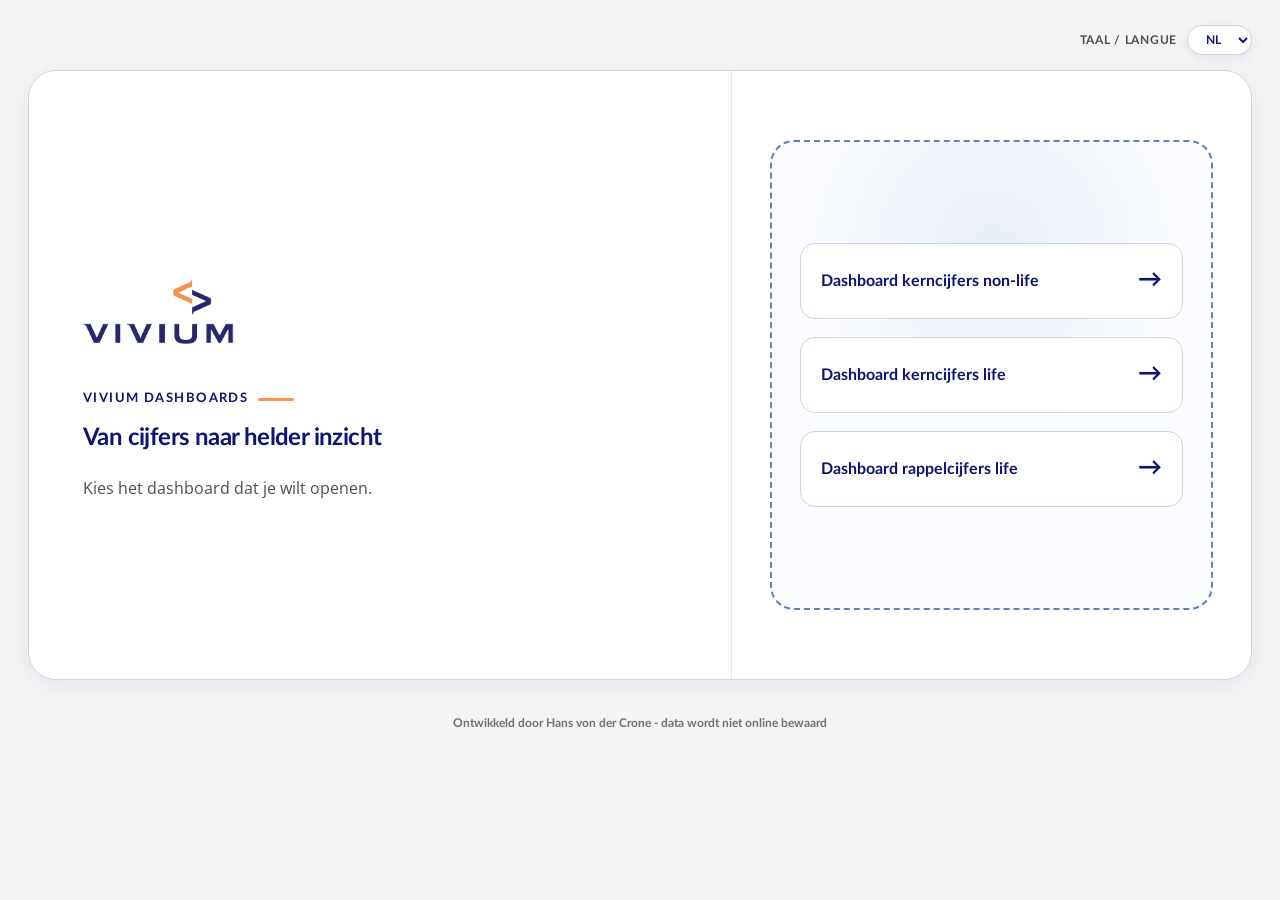
==== commit 558a06ad: "Add files via upload" ====
--- a/index.html
+++ b/index.html
@@ -4,8 +4,9 @@
   <meta charset="utf-8">
   <meta name="viewport" content="width=device-width, initial-scale=1">
   <title>Vivium dashboards</title>
-  <link rel="stylesheet" href="dashboard.css?v=20261117-intro-alignment">
-  <link rel="stylesheet" href="index.css?v=20261117-language">
+  <link rel="stylesheet" href="dashboard.css?v=20261118-cleanup">
+<link rel="stylesheet" href="libs/dashboard-shared.css?v=20261118-shared-style">
+  <link rel="stylesheet" href="index.css?v=20261118-cleanup">
   <script defer src="index.js"></script>
 </head>
 <body class="dashboard-index">
--- a/dashboard.css
+++ b/dashboard.css
@@ -1,1879 +1,10511 @@
-:root{--bg:#f4f7fb;--card:#fff;--ink:#0d1473;--muted:#4d4d4d;--line:#c5d6e5;--blue:#0d1473;--blue2:#c5d6e5;--blue3:#043c93;--orange:#ff934c;--orange2:#fff4ed;--green:#043c93;--green2:#e6ecf4;--red:#0d1473;--red2:#fff4ed;--purple:#043c93;--purple2:#edf3f7;--shadow:0 8px 24px rgba(13,20,115,.07);--radius:14px;--stack-gap:11px}
-*{box-sizing:border-box}body{margin:0;min-height:100vh;font-family:Lato,Arial,sans-serif;background:radial-gradient(circle at 7% 0%,rgba(4,60,147,.10),transparent 31%),radial-gradient(circle at 96% 4%,rgba(255,147,76,.10),transparent 28%),linear-gradient(180deg,#f7faff 0%,#f2f6fb 52%,#edf3f9 100%);color:var(--ink);position:relative}.appVersion{position:fixed;top:5px;right:8px;z-index:10020;font-size:10px;font-weight:700;letter-spacing:.04em;color:#4d4d4d;opacity:.45;pointer-events:none}.wrap{max-width:1380px;margin:auto;padding:28px;position:relative;z-index:1}.hero{display:grid;grid-template-columns:1.35fr .75fr;gap:22px;margin-bottom:22px}.panel,.upload,.card,.kpi{background:var(--card);border:1px solid rgba(217,227,239,.95);border-radius:var(--radius);box-shadow:var(--shadow)}.panel{padding:26px}.upload{padding:24px;text-align:center;display:flex;flex-direction:column;justify-content:center;gap:12px}h1{font-size:35px;line-height:1.05;margin:0 0 10px;letter-spacing:-.04em}.lead{margin:0;color:var(--muted);line-height:1.55}.btn{display:inline-flex;align-items:center;justify-content:center;border:0;border-radius:999px;background:var(--blue);color:white;font-weight:700;padding:14px 20px;cursor:pointer;box-shadow:0 10px 20px rgba(13,20,115,.16)}input[type=file]{display:none}.hint,.small{font-size:13px;color:var(--muted)}.status{margin-top:16px;border-radius:12px;padding:12px 14px;background:#edf5fc;border:1px solid #bad2ea;color:var(--blue);font-weight:700}.warn{background:#fff4e8;border-color:#fff4ed;color:#9a4b10}.hidden{display:none!important}
-body::before{content:"";position:fixed;inset:0;pointer-events:none;z-index:-1;background-image:linear-gradient(rgba(13,20,115,.03) 1px,transparent 1px),linear-gradient(90deg,rgba(13,20,115,.026) 1px,transparent 1px);background-size:46px 46px;mask-image:linear-gradient(to bottom,rgba(0,0,0,.55),transparent 68%)}
-.appVersion{border:0;background:transparent;padding:2px 3px;font-family:inherit;pointer-events:auto;cursor:pointer;border-radius:5px;transition:opacity .15s ease,color .15s ease,background .15s ease}.appVersion:hover,.appVersion:focus-visible{opacity:1;color:var(--blue);background:rgba(255,255,255,.88);outline:none}.releaseNotesModal{position:fixed;inset:0;z-index:10100;display:grid;place-items:center;padding:24px;background:rgba(15,38,63,.42);backdrop-filter:blur(4px)}.releaseNotesDialog{width:min(720px,100%);height:min(76vh,720px);min-height:320px;display:flex;flex-direction:column;overflow:hidden;background:#fff;border:1px solid #cbdff2;border-radius:20px;box-shadow:0 28px 80px rgba(15,23,42,.28)}.releaseNotesHead{display:flex;align-items:center;justify-content:space-between;gap:16px;padding:17px 18px;border-bottom:1px solid #dce8f3;background:linear-gradient(135deg,#f7fbff,#fff)}.releaseNotesHead h2{margin:0;color:var(--blue);font-size:20px;font-weight:700}.releaseNotesClose{width:34px;height:34px;display:grid;place-items:center;border:1px solid #cbdff2;border-radius:999px;background:#fff;color:var(--blue);font-size:23px;line-height:1;cursor:pointer}.releaseNotesClose:hover{background:#edf5fc}.releaseNotesStatus{padding:14px 18px;color:var(--muted);font-size:13px;font-weight:700}.releaseNotesContent,.releaseNotesFrame{flex:1;min-height:0;overflow:auto;margin:0;padding:18px 22px 24px;color:#24435f;background:#fff;font:600 13px/1.55 Lato,Arial,sans-serif;white-space:pre-wrap;overflow-wrap:anywhere;scrollbar-gutter:stable}.releaseNotesFrame{width:100%;border:0;padding:0}.releaseNotesContent:focus{outline:2px solid #c5d6e5;outline-offset:-3px}body.releaseNotesOpen{overflow:hidden}@media(max-width:640px){.releaseNotesModal{padding:12px}.releaseNotesDialog{height:min(84vh,720px)}.releaseNotesContent{padding:16px}}
-/* ─── Inklapbare topinformatie na PDF-import ───────────────────────────── */
-.topCompactBar{display:flex;align-items:center;justify-content:space-between;gap:14px;background:linear-gradient(135deg,#ffffff,#f8fbff);border:1px solid var(--line);border-radius:16px;box-shadow:var(--shadow);padding:10px 14px;margin:0 0 var(--stack-gap);color:var(--ink);position:relative;z-index:120}
-.topCompactMain{display:flex;align-items:center;gap:10px;min-width:0;line-height:1.2}
-.topCompactTitle{font-size:12px;text-transform:uppercase;letter-spacing:.06em;font-weight:700;color:var(--blue);white-space:nowrap}
-.topCompactSummary{font-size:13px;font-weight:700;color:#405775;white-space:nowrap;overflow:hidden;text-overflow:ellipsis;min-width:0}
-.topCompactActions{display:inline-flex;align-items:center;gap:8px;flex:0 0 auto}
-.topCompactActions .btn-csv{width:auto;min-width:116px;height:34px;padding:0 12px;font-size:12px;box-shadow:none;background:#fff7ef;color:#b8570b;border:1px solid #ffd0a8}
-.topCompactActions .btn-csv:hover{background:#fff1e3}
-.topCompactActions .pdfExportWrap{width:174px;align-self:auto}
-.topCompactActions .btn-pdf{height:36px;padding:0 15px;font-size:12px;border-radius:999px;box-shadow:0 8px 18px rgba(13,20,115,.16)}
-.topCompactActions .pdfOptionsWrap{margin-left:0}
-.topInfoToggleBtn{width:auto;min-width:78px;height:36px;padding:0 14px;border-radius:999px;border:1px solid #cbdff2;background:#fff;color:var(--blue);font-size:12px;font-weight:700;cursor:pointer;display:inline-flex;align-items:center;justify-content:center;box-shadow:0 6px 14px rgba(13,20,115,.10);flex:0 0 auto;transition:background .15s ease,transform .15s ease,box-shadow .15s ease}
-.topInfoToggleBtn:hover{background:#edf5fc;transform:scale(1.05);box-shadow:0 9px 18px rgba(13,20,115,.16)}
-body.topInfoReady.topInfoCollapsed .hero,body.topInfoReady.topInfoCollapsed #importControl{display:none!important}
-@media(max-width:760px){.topCompactMain{flex-direction:column;align-items:flex-start;gap:4px}.topCompactSummary{white-space:normal}.topCompactBar{align-items:flex-start;flex-wrap:wrap}.topCompactActions{width:100%;display:grid;grid-template-columns:1fr 1.25fr auto}.topCompactActions .btn-csv,.topCompactActions .pdfExportWrap{width:100%}.topCompactActions .pdfExportWrap{display:flex}.topCompactActions .btn-pdf{flex:1}.topCompactActions .topInfoToggleBtn{justify-self:end}}
-.kpis{display:grid;grid-template-columns:repeat(5,1fr);gap:14px;margin:var(--stack-gap) 0;position:relative;overflow:visible;align-items:stretch}.kpi{padding:18px;position:relative;min-height:142px;height:142px;display:flex;flex-direction:column;justify-content:flex-start;overflow:hidden}.kpiScrollBtn{position:absolute;left:-24px;top:50%;transform:translateY(-50%);width:28px;height:28px;border-radius:999px;border:1px solid #cbdff2;background:rgba(255,255,255,.92);color:var(--blue);font-weight:700;line-height:1;cursor:pointer;box-shadow:0 6px 14px rgba(13,20,115,.12);display:inline-flex;align-items:center;justify-content:center;z-index:3;transition:background .15s ease,transform .15s ease,box-shadow .15s ease;font-size:12px}.kpiScrollBtn:hover{background:#edf5fc;transform:translateY(-50%) scale(1.06);box-shadow:0 9px 18px rgba(13,20,115,.18)}.floatingKpiScrollBtn{position:fixed;right:24px;bottom:24px;width:auto;min-width:74px;height:38px;padding:0 13px;border-radius:999px;border:1px solid #cbdff2;background:rgba(255,255,255,.94);color:var(--blue);font-weight:700;font-size:12px;letter-spacing:.01em;cursor:pointer;box-shadow:0 10px 24px rgba(13,20,115,.16);display:inline-flex;align-items:center;justify-content:center;gap:6px;z-index:80;backdrop-filter:blur(8px);transition:background .15s ease,transform .15s ease,box-shadow .15s ease,opacity .15s ease}.floatingKpiScrollBtn:hover{background:#edf5fc;transform:translateY(-2px);box-shadow:0 14px 30px rgba(13,20,115,.22)}.floatingKpiScrollBtn span{font-size:14px;line-height:1}.kpi .label{font-size:11px;text-transform:uppercase;letter-spacing:.06em;font-weight:700;color:var(--muted)}.kpi .value{font-size:26px;font-weight:700;margin-top:8px;text-align:left}.kpi-subvalue{display:block;font-size:20px;line-height:1.15;margin-top:2px}.delta{font-size:13px;font-weight:700;margin-top:5px;text-align:left}.pos{color:var(--green)}.neg{color:var(--red)}.neu{color:var(--muted)}.dynamicCategoryKpi .label{font-size:12px;color:var(--blue);line-height:1.15;min-height:34px;display:flex;align-items:flex-start}.dynamicCategoryKpi .value{font-size:24px;line-height:1.08}.dynamicCategoryKpi .delta{font-size:12.5px;line-height:1.28}.dynamicCategoryKpi .kpi-subvalue{font-size:18px;line-height:1.12;margin-top:3px}/* ─── Tabs ─────────────────────────────────────────────────────────────── */
-.kpiExportWrap{position:relative;margin:var(--stack-gap) 0;padding:49px 16px 16px;background:linear-gradient(180deg,#fff,#f8fbff);border:1px solid var(--line);border-radius:18px;box-shadow:0 10px 26px rgba(13,20,115,.06)}
-.kpiExportHead{display:flex;align-items:center;justify-content:space-between;gap:14px;margin-bottom:14px;min-height:40px;padding-right:112px}
-.kpiExportTitle{margin:0;color:var(--blue);font-size:14px;font-weight:700;letter-spacing:.01em}
-.kpiExportWrap .kpis{margin:0}
-.kpiExportActions{position:absolute;right:18px;top:0;display:inline-flex;gap:5px;align-items:center;z-index:6;padding:3px;border-radius:11px}
-.kpiOverviewGroups{display:grid;gap:18px}
-.kpiOverviewBlock{position:relative;border:1px solid var(--line);border-radius:18px;background:linear-gradient(180deg,#fff,#f7fbff);padding:18px;box-shadow:0 10px 26px rgba(13,20,115,.06)}
-.kpiOverviewHead{display:flex;align-items:baseline;gap:10px;margin-bottom:14px;padding-right:76px}
-.kpiOverviewHead h3{margin:0;color:var(--blue);font-size:20px;font-weight:700;line-height:1.1}
-.kpiOverviewHead .small{font-weight:700}
-.kpiOverviewBlock>.blockExportActions{position:absolute!important;right:16px!important;top:0!important;transform:none!important;margin:0!important;z-index:7}
-.kpiOverviewGrid{margin:0}
-.kpiOverviewGrid .kpi{height:auto;min-height:142px;overflow:visible}
-.kpiCompareHistory{margin-top:3px;padding-top:7px;border-top:1px solid #e6eef7;display:flex;flex-direction:column;gap:5px}
-.kpiCompareHistoryLine{display:grid;grid-template-columns:43px minmax(68px,1fr) 58px;gap:3px;align-items:center}
-.kpiCompareHistoryLine .kpiCompareTrack,.kpiCompareHistoryLine .kpiCompareZeroTrack{min-width:0}
-.kpiCompareHistoryLine .kpiCompareZeroTrack{height:14px;border:1px solid #c5d6e5;border-radius:999px;background:#eef2f7;overflow:hidden;box-shadow:inset 0 1px 3px rgba(15,23,42,.05)}
-.kpiCompareHistoryLine .kpiCompareZeroTrack::before{top:1px;bottom:1px}
-.kpiCompareHistoryLine .kpiCompareZeroFill{top:3px;height:8px}
-@media(max-width:640px){.kpiCompareHistoryLine{grid-template-columns:43px minmax(54px,1fr) 58px}}
-.kpiOverviewEmpty{border:1px dashed #cbdff2;border-radius:14px;background:#f8fbff;color:var(--muted);font-size:13px;font-weight:700;padding:16px;text-align:center}
-.kpiSelectorWrap{position:relative;display:none;align-items:center}
-.dashboardToolbar.kpiToolbar .viewDropdownWrap,.dashboardToolbar.kpiToolbar .drillBtn{display:none}
-.dashboardToolbar.kpiToolbar .kpiSelectorWrap{display:inline-flex;order:1}
-.dashboardToolbar.kpiToolbar .previousYearsControl{order:2}
-.dashboardToolbar.hideViewDropdown .viewDropdownWrap{display:none}
-.dashboardToolbar.hideViewDropdown .previousYearsControl,.dashboardToolbar.hidePreviousYears .previousYearsControl{display:none}
-.dashboardToolbar.hideDrillButton .drillBtn{display:none}
-.kpiSelectorMenu{width:250px}
-.kpiCheck{display:flex;align-items:center;gap:9px;width:100%;border:0;background:transparent;color:#233b5e;border-radius:10px;padding:9px 10px;font-size:13px;font-weight:700;cursor:pointer;text-align:left}
-.kpiCheck:hover{background:#f5f9fd;color:var(--ink)}
-.kpiCheck input{width:15px;height:15px;accent-color:var(--blue)}
-@media(max-width:760px){.kpiExportWrap{padding:49px 14px 14px}.kpiExportHead{align-items:flex-start;flex-direction:column;min-height:0;padding-right:0}.kpiExportWrap .kpis{margin-top:0}.kpiExportActions{margin:0;padding:3px}.kpiOverviewBlock{padding:14px}}
-.kpi[data-kpi-cat]{cursor:pointer;transition:transform .15s ease,box-shadow .15s ease,border-color .15s ease}
-.kpi[data-kpi-cat]:hover{background:#dfeeff;transform:translateY(-2px);box-shadow:0 12px 28px rgba(13,20,115,.12);border-color:#a9cbea}
-.kpi[data-kpi-cat]:focus-visible{outline:3px solid rgba(255,147,76,.32);outline-offset:3px}
-.tabs{display:flex;justify-content:space-between;gap:8px;margin:var(--stack-gap) 0;align-items:stretch;padding:6px;background:#edf4fb;border:1px solid var(--line);border-radius:16px}
-.tab{border:1px solid transparent;background:transparent;color:#41556d;border-radius:10px;padding:10px 16px;font-size:14px;min-height:40px;font-weight:700;cursor:pointer;position:relative;transition:background .15s ease,color .15s ease,box-shadow .15s ease,border-color .15s ease;flex:0 1 auto;white-space:nowrap}
-.tab:hover:not(.active){background:#ff934c;color:#fff;box-shadow:0 6px 14px rgba(13,20,115,.10)}
-.tab.active{background:var(--orange);color:#fff;border-color:var(--orange);box-shadow:0 10px 22px rgba(255,147,76,.22);z-index:2}
-.tab.active::after{content:'';position:absolute;left:14px;right:14px;bottom:-7px;height:3px;background:var(--tab-color);border-radius:999px;opacity:.95}
-
-/* Tab-kleuren: --tab-color bepaalt de kleur van de actieve tab-indicator per tab */
-#tabProductie{--tab-color:var(--blue3)}
-#tabVerval{--tab-color:var(--orange)}
-#tabProgressie{--tab-color:var(--blue)}
-#tabSchade{--tab-color:var(--blue2)}
-#tabSamenvatting{--tab-color:var(--blue)}
-#tabDetail{--tab-color:#9eb5cc}
-#tabPortefeuille{--tab-color:#174b7d}
-#tabKpis{--tab-color:var(--blue2)}
-#tab360{--tab-color:var(--green)}
-
-/* ─── Secties ──────────────────────────────────────────────────────────── */
-.section{display:none}
-.section.active{display:block;position:relative;padding-top:0}
-.section.active>.card{position:relative;border:1px solid var(--line);box-shadow:0 10px 26px rgba(13,20,115,.06);overflow:visible}
-.section.active>.card::after{content:none}
-
-/* ─── Layout helpers ────────────────────────────────────────────────────── */
-.grid{display:grid;grid-template-columns:1fr 1fr;gap:18px}
-.full{grid-column:1/-1}
-.card{padding:20px;margin-bottom:var(--stack-gap)}
-h2{font-size:22px;margin:0 0 6px;letter-spacing:-.02em}
-h3{font-size:17px;margin:0 0 12px}
-.sub{color:var(--muted);margin:0 0 16px;line-height:1.45}
-
-/* ─── Bars ──────────────────────────────────────────────────────────────── */
-.bars{display:flex;flex-direction:column;gap:14px}
-.barrow{display:block}
-.barlabel{font-weight:400;margin-bottom:8px}.barValueDelta{border-radius:999px;padding:2px 6px;font-size:13px;font-weight:700;background:#eef6fb;color:var(--muted);white-space:nowrap;text-align:center}.barValueDelta.pos{background:#dff4f7;color:var(--green)}.barValueDelta.neg{background:#fff0e8;color:var(--red)}.barDeltaSlot{text-align:center;font-size:13px;font-weight:700;white-space:nowrap;font-variant-numeric:tabular-nums}.barrow:has(.catMainText.hasSubs){position:relative;padding:0 0 12px;margin:0 0 10px}.barrow:has(.catMainText.hasSubs)::after{content:"";position:absolute;left:0;right:0;bottom:0;height:1px;background:linear-gradient(90deg,rgba(13,20,115,.34),rgba(197,214,229,.22),rgba(197,214,229,0));border-radius:999px}
-.bararea{display:flex;flex-direction:column;gap:6px}
-/* Delta centred between its comparison rows, without increasing row height. */
-.bararea>.barline>.barDeltaSlot{position:relative;align-self:stretch;overflow:visible}
-.bararea>.barline>.barDeltaSlot>.barValueDelta{position:absolute;left:18px;top:-3px;transform:translateY(-50%)}
-.bararea>.previousYearLine>.barDeltaSlot>.previousYearsDelta{position:absolute;left:18px;top:calc(100% + 5px);transform:translateY(-50%)}
-.bararea>.barline>.barDeltaSlot:has(>span)::before{content:"";position:absolute;left:0;top:-3px;transform:translateY(-50%) scale(-1,-1);width:11px;height:23px;background:currentColor;-webkit-mask:url("data:image/svg+xml,%3Csvg xmlns='http://www.w3.org/2000/svg' viewBox='0 0 12 24'%3E%3Cpath d='M10 2C0 2 0 22 10 22M7 18l3 4-4 1' fill='none' stroke='black' stroke-width='1.5' stroke-linecap='round' stroke-linejoin='round'/%3E%3C/svg%3E") center/contain no-repeat;mask:url("data:image/svg+xml,%3Csvg xmlns='http://www.w3.org/2000/svg' viewBox='0 0 12 24'%3E%3Cpath d='M10 2C0 2 0 22 10 22M7 18l3 4-4 1' fill='none' stroke='black' stroke-width='1.5' stroke-linecap='round' stroke-linejoin='round'/%3E%3C/svg%3E") center/contain no-repeat}
-.bararea>.previousYearLine>.barDeltaSlot:has(>span)::before{top:calc(100% + 5px)}
-.bararea>.barline>.barDeltaSlot:has(>span.pos)::before{color:var(--green)}
-.bararea>.barline>.barDeltaSlot:has(>span.neg)::before{color:var(--red)}
-.barline{display:grid;grid-template-columns:82px minmax(130px,1fr) 72px 118px;gap:8px;align-items:center}
-.period{font-size:13px;font-weight:700;color:var(--muted)}
-.track{position:relative;height:20px;background:#eef2f7;border-radius:999px;overflow:hidden;border:1px solid #c5d6e5;box-shadow:inset 0 1px 4px rgba(15,23,42,.06)}
-.fill{position:absolute;left:3px;top:3px;height:12px;border-radius:999px;min-width:2px;max-width:calc(100% - 6px);box-shadow:0 5px 12px rgba(15,23,42,.10)}
-.fill.prevPeriod{background:linear-gradient(90deg,#c5d6e5,#0d1473)}
-.fill.currPeriod{background:linear-gradient(90deg,#fff4ed,#ff934c)}
-.value{text-align:right;font-size:13px;font-weight:700;white-space:nowrap;font-variant-numeric:tabular-nums}
-.progressTrack{position:relative;height:20px;background:#eef2f7;border-radius:999px;overflow:hidden;border:1px solid #c5d6e5;box-shadow:inset 0 1px 4px rgba(15,23,42,.06)}
-.progressTrack::before{content:"";position:absolute;left:50%;top:2px;bottom:2px;width:2px;background:#8fa3ba;border-radius:999px;z-index:2}
-.progressFill{position:absolute;top:3px;height:12px;border-radius:999px;min-width:2px;max-width:calc(50% - 3px);z-index:1;box-shadow:0 5px 12px rgba(15,23,42,.10)}
-.progressFill.pos{left:50%;background:linear-gradient(90deg,#c5d6e5,#0d1473)}
-.progressFill.neg{right:50%;background:linear-gradient(90deg,var(--blue),var(--blue2))}
-.progressFill.pos.prevPeriod,.progressFill.sp-bad.prevPeriod{left:50%;background:linear-gradient(90deg,#c5d6e5,#0d1473)}
-.progressFill.neg.prevPeriod,.progressFill.sp-good.prevPeriod{right:50%;background:linear-gradient(90deg,#0d1473,#c5d6e5)}
-.progressFill.pos.currPeriod,.progressFill.sp-bad.currPeriod{left:50%;background:linear-gradient(90deg,#fff4ed,#ff934c)}
-.progressFill.neg.currPeriod,.progressFill.sp-good.currPeriod{right:50%;background:linear-gradient(90deg,#ff934c,#fff4ed)}
-/* S/P variant blijft een mediaanbalk; kleur volgt de periode: vorig jaar blauw, nieuwere periode oranje */
-.progressFill.sp-good{right:50%}
-.progressFill.sp-bad{left:50%}
-.progressFill.sp-right{left:50%}
-.progressFill.sp-left{right:50%}
-/* Balkkleuren blijven periodegebonden: vorige periode blauw, huidige periode oranje.
-   Tekstkleur geldt enkel nog voor extremen: <0% groen, >100% rood. */
-.progressFill.sp-right.prevPeriod{left:50%;background:linear-gradient(90deg,#c5d6e5,#0d1473)!important}
-.progressFill.sp-left.prevPeriod{right:50%;background:linear-gradient(90deg,#0d1473,#c5d6e5)!important}
-.progressFill.sp-right.currPeriod{left:50%;background:linear-gradient(90deg,#fff4ed,#ff934c)!important}
-.progressFill.sp-left.currPeriod{right:50%;background:linear-gradient(90deg,#ff934c,#fff4ed)!important}
-.barline.progressLine .value.pos{color:var(--green)}
-.barline.progressLine .value.neg{color:var(--red)}
-
-/* ─── Tabel ─────────────────────────────────────────────────────────────── */
-.summary-table{width:100%;border-collapse:collapse;font-size:14px}
-th,td{padding:12px;border-bottom:1px solid var(--line);text-align:right;vertical-align:top}
-th:first-child,td:first-child{text-align:left}
-th{font-size:12px;text-transform:uppercase;letter-spacing:.05em;color:var(--muted);background:#f8fafc}
-.spCompare{display:grid;grid-template-columns:minmax(48px,1fr) 18px minmax(48px,1fr);gap:4px;align-items:center;justify-content:end;font-variant-numeric:tabular-nums}
-.spCompare .spPrev,.spCompare .spCurr{text-align:right;white-space:nowrap}.spCompare .spArrow{text-align:center;color:var(--muted);font-weight:700}
-
-/* ─── Pills / categorie-blokken ─────────────────────────────────────────── */
-.pill{display:inline-block;padding:5px 9px;border-radius:999px;font-weight:700;font-size:12px;background:#fff4e8;color:var(--orange);border:1px solid var(--orange2);margin-right:6px}
-.pill.subpill{background:#edf5fc;color:var(--blue);border-color:#b8cfe8}.catMainText{color:var(--blue);background:transparent;font-weight:700;padding:0}.catSubText{font-weight:400;color:#233b5e}
-.cat{border:1px solid var(--line);border-radius:18px;overflow:hidden;margin-bottom:14px;background:#fff}
-.catHead{display:flex;justify-content:space-between;gap:16px;align-items:center;padding:16px 18px;background:linear-gradient(135deg,#fff0df,#f7fbff);border-bottom:1px solid #fff4ed}
-.catTitle{font-weight:700;font-size:18px}
-.split{display:grid;grid-template-columns:repeat(3,1fr);gap:14px}
-/* 2-koloms variant van split (vervangt inline style="grid-template-columns:repeat(2,1fr)") */
-.split-2{grid-template-columns:repeat(2,1fr)}
-.progressEquationCards{display:grid;grid-template-columns:minmax(180px,1.4fr) 20px minmax(120px,1fr) 20px minmax(120px,1fr) 20px minmax(120px,1fr);gap:8px;align-items:stretch;margin-bottom:12px}
-.progressEquationCards .metric{min-width:0}
-.progressEquationCards .metric:nth-child(3){background:linear-gradient(135deg,#edf5fc,#f8fbff);border-color:#cbdff2}
-.progressEquationCards .metric:nth-child(5){background:linear-gradient(135deg,#fff1e4,#fffaf5);border-color:#f4dcc5}
-.progressEquationCards .metric:nth-child(7){background:linear-gradient(135deg,#eaf7f8,#f7fcfc);border-color:#cbe7e9}
-.progressEquationCards .metric-val{overflow-wrap:anywhere}
-.progressEquationOperator{align-self:center;text-align:center;color:var(--blue);font-size:22px;font-weight:700}
-.progressCompositionGrid{grid-template-columns:repeat(2,minmax(0,1fr))}
-.progressCompositionGrid .miniCard{min-width:0}
-.progressCompositionEquation{font-size:10px;color:var(--muted);margin:4px 0 10px;line-height:1.4;text-align:right}
-@media(max-width:1100px){.progressCompositionGrid{grid-template-columns:1fr}.progressEquationCards{grid-template-columns:minmax(130px,1.4fr) 14px repeat(2,minmax(90px,1fr) 14px) minmax(90px,1fr);gap:4px}}
-@media(max-width:640px){.progressEquationCards{grid-template-columns:20px minmax(0,1fr)}.progressEquationCards>.metric:first-child{grid-column:1/-1}}
-.metric{background:#f8fafc;border:1px solid var(--line);border-radius:16px;padding:14px;text-align:left}
-.metric b{display:block;font-size:12px;text-transform:uppercase;color:var(--muted);letter-spacing:.05em}
-.metric-val{display:block;font-size:20px;font-weight:700;margin-top:6px}
-.note{padding:12px 14px;border-radius:16px;background:#f8fafc;border:1px solid var(--line);font-size:13px;color:var(--muted);margin-bottom:16px}
-.miniGrid{display:grid;grid-template-columns:1fr 1fr;gap:16px;margin-top:16px}
-.miniCard{border:1px solid var(--line);border-radius:18px;background:#fff;padding:16px}
-.miniCard h3{margin-bottom:14px;min-height:40px;display:flex;flex-direction:column;justify-content:flex-start}
-.claimAvgNote{display:block;font-size:12px;font-weight:700;color:var(--muted);margin-left:0;margin-top:3px;white-space:nowrap;line-height:1.2}
-.vervalMiniGrid{align-items:stretch}
-.vervalRatioCard{grid-column:2;grid-row:1 / span 2;display:flex;flex-direction:column}
-.vervalRatioCard .vervalRatioGroup{flex:1}
-.vervalRatioGroup{display:flex;flex-direction:column;gap:14px}
-.vervalRatioSection{padding-top:2px}
-.vervalRatioSection+.vervalRatioSection{border-top:1px solid #edf2f7;padding-top:12px}
-.vervalRatioSectionTitle{font-size:16px;font-weight:700;color:var(--blue);margin-bottom:8px;line-height:1.2}
-.vervalRatioBars{display:flex;flex-direction:column;gap:12px}
-.vervalRatioLine{display:grid;grid-template-columns:72px minmax(0,1fr);gap:10px;align-items:center}
-.vervalRatioPeriod{font-size:13px;font-weight:700;color:var(--muted);white-space:nowrap}
-.vervalRatioTrack{position:relative;height:20px;background:#eef2f7;border-radius:999px;overflow:hidden;border:1px solid #c5d6e5;box-shadow:inset 0 1px 4px rgba(15,23,42,.06)}
-.vervalRatioFill{position:absolute;left:3px;top:3px;height:12px;border-radius:999px;background:linear-gradient(90deg,#fff4ed,#ff934c);min-width:2px;max-width:calc(100% - 6px);box-shadow:0 5px 12px rgba(15,23,42,.10)}
-.vervalRatioValue{position:absolute;right:9px;top:50%;transform:translateY(-50%);max-width:calc(100% - 18px);overflow:hidden;text-overflow:ellipsis;font-size:13px;font-weight:700;color:var(--ink);white-space:nowrap;text-shadow:0 1px 0 rgba(255,255,255,.65)}
-.vervalRatioValue .ratioAmounts{font-weight:400;color:#294762}
-.vervalExtraDetails{grid-column:1 / -1;border:1px solid var(--line);border-radius:18px;background:#fff;overflow:hidden}
-.vervalExtraDetails summary{list-style:none;cursor:pointer;padding:13px 16px;font-size:13px;font-weight:700;color:var(--blue);display:flex;align-items:center;justify-content:space-between;gap:12px;background:linear-gradient(135deg,#f8fbff,#fff4e8);user-select:none}
-.vervalExtraDetails summary::-webkit-details-marker{display:none}
-.vervalExtraDetails summary::after{content:'+';width:24px;height:22px;border-radius:999px;border:1px solid rgba(214,228,242,.95);background:rgba(255,255,255,.92);color:var(--blue);display:inline-flex;align-items:center;justify-content:center;font-size:12px;font-weight:700;line-height:1;box-shadow:0 5px 12px rgba(15,23,42,.08)}
-.vervalExtraDetails[open] summary::after{content:'-'}
-.vervalExtraGrid{display:grid;grid-template-columns:1fr 1fr;gap:16px;padding:16px}
-.barlabel .pill{margin-bottom:4px}
-
-/* Totaal NON LIFE stijl */
-.cat.totalNonLife{background:linear-gradient(135deg,#eaf3fb 0%,#f7fbff 72%);border:1px solid #c5d6e5;box-shadow:0 18px 42px rgba(13,20,115,.13)}
-.cat.totalNonLife .catHead{background:linear-gradient(135deg,var(--blue),#1f6fb2);border-bottom:1px solid #c5d6e5;color:#fff}
-.cat.totalNonLife .catHead .small,.cat.totalNonLife .catTitle{color:#fff}
-.cat.totalNonLife .catTitle::before{content:'Totaal · ';color:#dcecff;font-weight:700}
-.cat.totalNonLife .metric,.cat.totalNonLife .miniCard{background:rgba(255,255,255,.92);border-color:#bad2ea}
-/* ─── Upload-zone ───────────────────────────────────────────────────────── */
-.upload-zone{border:2px dashed var(--blue);padding:32px;text-align:center;border-radius:16px;cursor:pointer;background:#f8fbff;transition:background .3s ease,border-color .3s ease;margin-top:8px}
-.upload-zone:hover{background:#edf5fc;border-color:#002f5a}
-.upload-zone strong{display:block;margin-bottom:6px;color:var(--ink)}
-.upload-logo{max-width:130px;height:auto;display:block;margin:0 0 14px auto}
-.upload-filename{color:var(--muted);font-size:13px;font-style:italic;min-height:1.2em;margin-top:4px}
-.btn-csv{display:inline-flex;align-items:center;justify-content:center;border:0;border-radius:999px;background:var(--orange);color:white;font-weight:700;padding:12px 20px;cursor:pointer;box-shadow:0 8px 18px rgba(255,147,76,.25);font-size:14px;width:220px;align-self:center}
-.pdfExportWrap{position:relative;display:inline-flex;align-items:center;justify-content:center;align-self:center;width:220px}
-.btn-pdf{display:inline-flex;align-items:center;justify-content:center;border:0;border-radius:999px;background:var(--blue);color:white;font-weight:700;padding:12px 20px;cursor:pointer;box-shadow:0 8px 18px rgba(13,20,115,.24);font-size:14px;flex:1;min-width:0}.btn-pdf:disabled{opacity:.62;cursor:wait}
-.pdfOptionsWrap{position:relative;display:inline-flex;width:100%;z-index:1}
-.pdfOptionsWrap.open{z-index:10050}
-.pdfDropdownTrigger{width:100%;gap:7px}
-.pdfDropdownChevron{width:14px;height:14px;flex:0 0 auto;margin-left:auto}
-.pdfOptionsMenu{position:absolute;right:0;top:calc(100% + 8px);width:270px;max-height:min(70vh,520px);overflow-y:auto;background:#fff;border:1px solid #cbdff2;border-radius:16px;box-shadow:0 18px 44px rgba(15,23,42,.18);padding:12px;z-index:10060;display:none;text-align:left;backdrop-filter:blur(8px)}
-.pdfOptionsWrap.open .pdfOptionsMenu{display:block}
-.pdfSelectionActions{display:flex;gap:6px;margin:0 0 8px;padding-bottom:10px;border-bottom:1px solid var(--line)}
-.pdfSelectionActions button{flex:1;border:1px solid var(--line);border-radius:8px;padding:7px 5px;background:#f5f9fd;color:var(--blue);font-family:inherit;font-weight:700;font-size:11px;line-height:1.3;cursor:pointer}
-.pdfSelectionActions button:hover{background:#e6f0fa}
-.pdfOptionsTitle{font-size:12px;text-transform:uppercase;letter-spacing:.05em;font-weight:700;color:var(--muted);margin:0 0 8px}
-.pdfOption{display:flex;align-items:center;gap:9px;padding:8px 7px;border-radius:10px;font-size:13px;font-weight:700;color:#233b5e;cursor:pointer;user-select:none}
-.pdfOption:hover{background:#f5f9fd}
-.pdfOption input{accent-color:var(--blue);width:16px;height:16px;flex:0 0 auto}
-
-/* ─── Dashboard filters / importcontrole / drill-down ───────────────────── */
-.dashboardToolbarHome{display:none}
-.dashboardToolbar{display:flex;justify-content:flex-end;align-items:center;gap:10px;flex-wrap:wrap;margin:0;padding:0;background:transparent;border:0;border-radius:0;box-shadow:none}
-.toolbarGroup{position:relative;display:inline-flex;align-items:center;gap:0;flex-wrap:nowrap;box-shadow:0 8px 18px rgba(13,20,115,.16);border-radius:999px}
-.toolbarLabel{font-size:12px;text-transform:uppercase;letter-spacing:.06em;font-weight:700;color:var(--muted);margin:0 10px 0 0;display:inline-flex;align-items:center;height:36px}
-.viewDropdownWrap{position:relative;display:inline-flex;align-items:center}
-.viewDropdownMain{display:inline-flex;align-items:center;justify-content:center;gap:7px;border:0;border-radius:999px 0 0 999px;background:var(--blue);color:#fff;font-weight:700;height:36px;padding:0 15px;font-size:12px;cursor:pointer;width:196px;min-width:196px;white-space:nowrap;line-height:1}.viewDropdownMain::before{content:"";width:13px;height:13px;flex:0 0 auto;background-color:#fff;-webkit-mask-image:url("data:image/svg+xml,%3Csvg xmlns='http://www.w3.org/2000/svg' viewBox='0 0 24 24' fill='none' stroke='currentColor' stroke-width='2.2' stroke-linecap='round' stroke-linejoin='round'%3E%3Cpath d='M1 6h22M1 12h22M1 18h22'/%3E%3C/svg%3E");mask-image:url("data:image/svg+xml,%3Csvg xmlns='http://www.w3.org/2000/svg' viewBox='0 0 24 24' fill='none' stroke='currentColor' stroke-width='2.2' stroke-linecap='round' stroke-linejoin='round'%3E%3Cpath d='M1 6h22M1 12h22M1 18h22'/%3E%3C/svg%3E");-webkit-mask-size:contain;mask-size:contain;-webkit-mask-repeat:no-repeat;mask-repeat:no-repeat}
-.viewDropdownMain:hover{background:#14558f}
-.viewDropdownBtn{width:38px;height:36px;border-radius:0 999px 999px 0;border:0;border-left:1px solid rgba(255,255,255,.24);background:#0d4b84;color:#fff;box-shadow:0 8px 18px rgba(13,20,115,.16);font-size:15px;font-weight:700;cursor:pointer;display:inline-flex;align-items:center;justify-content:center}
-.viewDropdownBtn:hover{background:#14558f}
-.viewDropdownMenu{position:absolute;right:0;top:44px;width:210px;background:#fff;border:1px solid #cbdff2;border-radius:16px;box-shadow:0 18px 44px rgba(15,23,42,.18);padding:8px;z-index:95;display:none;text-align:left}
-.viewDropdownWrap.open .viewDropdownMenu{display:block}
-.kpiSelectorWrap.open .viewDropdownMenu{display:block}
-.viewBtn{width:100%;border:0;background:transparent;color:#233b5e;border-radius:10px;padding:9px 10px;font-size:13px;font-weight:700;cursor:pointer;text-align:left;transition:background .15s ease,color .15s ease}
-.viewBtn:hover{background:#f5f9fd;color:var(--ink)}
-.viewBtn.active{background:#edf5fc;color:var(--blue)}
-.viewHistoryCheck{display:flex;align-items:center;gap:9px;margin-top:6px;padding:9px 10px;border-top:1px solid #edf2f7;border-radius:10px;color:#233b5e;font-size:13px;font-weight:700;cursor:pointer;user-select:none}
-.viewHistoryCheck:hover{background:#f5f9fd;color:var(--ink)}
-.viewHistoryCheck input{width:15px;height:15px;accent-color:var(--blue)}
-.previousYearsControl{width:164px;height:36px;padding:0 13px;border:1px solid #c6d8ea;border-radius:999px;background:#fff;color:#41556d;display:inline-flex;align-items:center;justify-content:center;gap:7px;font-size:12px;font-weight:700;white-space:nowrap;line-height:1;cursor:pointer;user-select:none;transition:background .15s ease,color .15s ease,box-shadow .15s ease,border-color .15s ease}
-.previousYearsControl:hover{background:#edf5fc;color:var(--ink);border-color:#a9cbea;box-shadow:0 6px 14px rgba(15,23,42,.07)}
-.previousYearsControl:has(input:checked){background:#edf5fc;color:var(--blue);border-color:#8bb9df;box-shadow:0 7px 16px rgba(13,20,115,.11)}
-.previousYearsControl input{width:15px;height:15px;margin:0;accent-color:var(--blue);flex:0 0 auto}
-.drillBtn{width:190px;height:36px;border:1px solid #c6d8ea;background:#fff;color:#41556d;border-radius:999px;padding:0 12px;font-size:13px;font-weight:700;white-space:nowrap;line-height:1;justify-content:center;cursor:pointer;transition:background .15s ease,color .15s ease,box-shadow .15s ease,border-color .15s ease}
-.drillBtn:hover{background:#f8fbff;color:var(--ink);box-shadow:0 6px 14px rgba(15,23,42,.07)}
-.drillBtn.active{background:var(--blue);color:#fff;border-color:var(--blue);box-shadow:0 8px 18px rgba(13,20,115,.18)}
-.drillBtn{padding-inline:14px;background:#fff9f3;border-color:#f7d1ad;color:#a84f0b;display:inline-flex;align-items:center;gap:6px}.drillBtn::before{content:"";width:13px;height:13px;flex:0 0 auto;background-color:currentColor;-webkit-mask-image:url("data:image/svg+xml,%3Csvg xmlns='http://www.w3.org/2000/svg' viewBox='0 0 24 24' fill='none' stroke='currentColor' stroke-width='2.2' stroke-linecap='round' stroke-linejoin='round'%3E%3Cpath d='M4 6h16M4 12h8m-8 6h16'/%3E%3C/svg%3E");mask-image:url("data:image/svg+xml,%3Csvg xmlns='http://www.w3.org/2000/svg' viewBox='0 0 24 24' fill='none' stroke='currentColor' stroke-width='2.2' stroke-linecap='round' stroke-linejoin='round'%3E%3Cpath d='M4 6h16M4 12h8m-8 6h16'/%3E%3C/svg%3E");-webkit-mask-size:contain;mask-size:contain;-webkit-mask-repeat:no-repeat;mask-repeat:no-repeat}
-.drillBtn.active{background:var(--orange);border-color:var(--orange);color:#fff;box-shadow:0 8px 18px rgba(255,147,76,.18)}
-.sectionToolbarSlot{display:flex;align-items:center;justify-content:flex-end;min-width:0}
-.sectionToolbarSlot:empty{display:none}
-/* Vaste bedieningsrij onder de sectietitel: categorie en historiek links,
-   de beperkte/volledige weergave steeds rechts. */
-.dashboardToolbar.contextualToolbar{
-  display:grid;
-  grid-template-columns:max-content 164px minmax(0,1fr) 190px;
-  align-items:center;
-  gap:10px;
-  width:100%;
-  max-width:100%;
-}
-.dashboardToolbar.contextualToolbar .viewDropdownWrap{
-  grid-column:1;
-  grid-row:1;
-  display:grid;
-  grid-template-columns:max-content;
-  align-items:center;
-  visibility:visible;
-}
-.dashboardToolbar.contextualToolbar .viewDropdownWrap .toolbarLabel{display:none}
-.dashboardToolbar.contextualToolbar .viewModeSegmented{justify-self:start;max-width:100%}
-.dashboardToolbar.contextualToolbar .kpiSelectorWrap{
-  grid-column:1;
-  grid-row:1;
-  padding-left:0;
-}
-.dashboardToolbar.contextualToolbar.kpiToolbar{grid-template-columns:max-content 164px minmax(0,1fr) 190px}
-.dashboardToolbar.contextualToolbar .previousYearsControl{grid-column:2;grid-row:1;justify-self:start}
-.dashboardToolbar.contextualToolbar .drillBtn{grid-column:4;grid-row:1;justify-self:end}
+/* Dashboard-specifieke opmaak. Gedeelde basis: libs/dashboard-shared.css. */
+:root {
+  --orange2: #fff4ed;
+  --green: #043c93;
+  --green2: #e6ecf4;
+  --red: #0d1473;
+  --red2: #fff4ed;
+  --purple: #043c93;
+  --purple2: #edf3f7;
+}
+
+* {
+  box-sizing: border-box;
+}
+
+body {
+  margin: 0;
+  min-height: 100vh;
+  font-family: var(--dashboard-font-family);
+  background: radial-gradient(circle at 7% 0%,rgba(4,60,147,.10),transparent 31%),radial-gradient(circle at 96% 4%,rgba(255,147,76,.10),transparent 28%),linear-gradient(180deg,#f7faff 0%,#f2f6fb 52%,#edf3f9 100%);
+  color: var(--ink);
+  position: relative;
+}
+
+.appVersion {
+  position: fixed;
+  top: 5px;
+  right: 8px;
+  z-index: 10020;
+  font-size: 10px;
+  font-weight: 700;
+  letter-spacing: .04em;
+  color: #4d4d4d;
+  opacity: .45;
+  pointer-events: none;
+}
+
+.wrap {
+  max-width: 1380px;
+  margin: auto;
+  padding: 28px;
+  position: relative;
+  z-index: 1;
+}
+
+.hero {
+  display: grid;
+  grid-template-columns: 1.35fr .75fr;
+  gap: 22px;
+  margin-bottom: 22px;
+}
+
+.panel,.upload,.card,.kpi {
+  background: var(--card);
+  border: 1px solid rgba(217,227,239,.95);
+  border-radius: var(--radius);
+  box-shadow: var(--shadow);
+}
+
+.panel {
+  padding: 26px;
+}
+
+.upload {
+  padding: 24px;
+  text-align: center;
+  display: flex;
+  flex-direction: column;
+  justify-content: center;
+  gap: 12px;
+}
+
+h1 {
+  font-size: 35px;
+  line-height: 1.05;
+  margin: 0 0 10px;
+  letter-spacing: -.04em;
+}
+
+.lead {
+  margin: 0;
+  color: var(--muted);
+  line-height: 1.55;
+}
+
+.btn {
+  display: inline-flex;
+  align-items: center;
+  justify-content: center;
+  border: 0;
+  border-radius: 999px;
+  background: var(--blue);
+  color: white;
+  font-weight: 700;
+  padding: 14px 20px;
+  cursor: pointer;
+  box-shadow: 0 10px 20px rgba(13,20,115,.16);
+}
+
+input[type=file] {
+  display: none;
+}
+
+.hint,.small {
+  font-size: 13px;
+  color: var(--muted);
+}
+
+.status {
+  margin-top: 16px;
+  border-radius: 12px;
+  padding: 12px 14px;
+  background: #edf5fc;
+  border: 1px solid #bad2ea;
+  color: var(--blue);
+  font-weight: 700;
+}
+
+.warn {
+  background: #fff4e8;
+  border-color: #fff4ed;
+  color: #9a4b10;
+}
+
+.hidden {
+  display: none !important;
+}
+
+body::before {
+  content: "";
+  position: fixed;
+  inset: 0;
+  pointer-events: none;
+  z-index: -1;
+  background-image: linear-gradient(rgba(13,20,115,.03) 1px,transparent 1px),linear-gradient(90deg,rgba(13,20,115,.026) 1px,transparent 1px);
+  background-size: 46px 46px;
+  mask-image: linear-gradient(to bottom,rgba(0,0,0,.55),transparent 68%);
+}
+
+.appVersion {
+  border: 0;
+  background: transparent;
+  padding: 2px 3px;
+  font-family: inherit;
+  pointer-events: auto;
+  cursor: pointer;
+  border-radius: 5px;
+  transition: opacity .15s ease,color .15s ease,background .15s ease;
+}
+
+.appVersion:hover,.appVersion:focus-visible {
+  opacity: 1;
+  color: var(--blue);
+  background: rgba(255,255,255,.88);
+  outline: none;
+}
+
+.releaseNotesModal {
+  position: fixed;
+  inset: 0;
+  z-index: 10100;
+  display: grid;
+  place-items: center;
+  padding: 24px;
+  background: rgba(15,38,63,.42);
+  backdrop-filter: blur(4px);
+}
+
+.releaseNotesDialog {
+  width: min(720px,100%);
+  height: min(76vh,720px);
+  min-height: 320px;
+  display: flex;
+  flex-direction: column;
+  overflow: hidden;
+  background: #fff;
+  border: 1px solid #cbdff2;
+  border-radius: 20px;
+  box-shadow: 0 28px 80px rgba(15,23,42,.28);
+}
+
+.releaseNotesHead {
+  display: flex;
+  align-items: center;
+  justify-content: space-between;
+  gap: 16px;
+  padding: 17px 18px;
+  border-bottom: 1px solid #dce8f3;
+  background: linear-gradient(135deg,#f7fbff,#fff);
+}
+
+.releaseNotesHead h2 {
+  margin: 0;
+  color: var(--blue);
+  font-size: 20px;
+  font-weight: 700;
+}
+
+.releaseNotesClose {
+  width: 34px;
+  height: 34px;
+  display: grid;
+  place-items: center;
+  border: 1px solid #cbdff2;
+  border-radius: 999px;
+  background: #fff;
+  color: var(--blue);
+  font-size: 23px;
+  line-height: 1;
+  cursor: pointer;
+}
+
+.releaseNotesClose:hover {
+  background: #edf5fc;
+}
+
+.releaseNotesStatus {
+  padding: 14px 18px;
+  color: var(--muted);
+  font-size: 13px;
+  font-weight: 700;
+}
+
+.releaseNotesContent,.releaseNotesFrame {
+  flex: 1;
+  min-height: 0;
+  overflow: auto;
+  margin: 0;
+  padding: 18px 22px 24px;
+  color: #24435f;
+  background: #fff;
+  font: 600 13px/1.55 var(--dashboard-font-family);
+  white-space: pre-wrap;
+  overflow-wrap: anywhere;
+  scrollbar-gutter: stable;
+}
+
+.releaseNotesFrame {
+  width: 100%;
+  border: 0;
+  padding: 0;
+}
+
+.releaseNotesContent:focus {
+  outline: 2px solid #c5d6e5;
+  outline-offset: -3px;
+}
+
+body.releaseNotesOpen {
+  overflow: hidden;
+}
+
+@media(max-width:640px) {
+  .releaseNotesModal {
+    padding: 12px;
+  }
+
+  .releaseNotesDialog {
+    height: min(84vh,720px);
+  }
+
+  .releaseNotesContent {
+    padding: 16px;
+  }
+}
+
+.topCompactBar {
+  display: flex;
+  align-items: center;
+  justify-content: space-between;
+  gap: 14px;
+  background: linear-gradient(135deg,#ffffff,#f8fbff);
+  border: 1px solid var(--line);
+  border-radius: 16px;
+  box-shadow: var(--shadow);
+  padding: 10px 14px;
+  margin: 0 0 var(--stack-gap);
+  color: var(--ink);
+  position: relative;
+  z-index: 120;
+}
+
+.topCompactMain {
+  display: flex;
+  align-items: center;
+  gap: 10px;
+  min-width: 0;
+  line-height: 1.2;
+}
+
+.topCompactTitle {
+  font-size: 12px;
+  text-transform: uppercase;
+  letter-spacing: .06em;
+  font-weight: 700;
+  color: var(--blue);
+  white-space: nowrap;
+}
+
+.topCompactSummary {
+  font-size: 13px;
+  font-weight: 700;
+  color: #405775;
+  white-space: nowrap;
+  overflow: hidden;
+  text-overflow: ellipsis;
+  min-width: 0;
+}
+
+.topCompactActions {
+  display: inline-flex;
+  align-items: center;
+  gap: 8px;
+  flex: 0 0 auto;
+}
+
+.topCompactActions .btn-csv {
+  width: auto;
+  min-width: 116px;
+  height: 34px;
+  padding: 0 12px;
+  font-size: 12px;
+  box-shadow: none;
+  background: #fff7ef;
+  color: #b8570b;
+  border: 1px solid #ffd0a8;
+}
+
+.topCompactActions .btn-csv:hover {
+  background: #fff1e3;
+}
+
+.topCompactActions .pdfExportWrap {
+  width: 174px;
+  align-self: auto;
+}
+
+.topCompactActions .btn-pdf {
+  height: 36px;
+  padding: 0 15px;
+  font-size: 12px;
+  border-radius: 999px;
+  box-shadow: 0 8px 18px rgba(13,20,115,.16);
+}
+
+.topCompactActions .pdfOptionsWrap {
+  margin-left: 0;
+}
+
+.topInfoToggleBtn {
+  width: auto;
+  min-width: 78px;
+  height: 36px;
+  padding: 0 14px;
+  border-radius: 999px;
+  border: 1px solid #cbdff2;
+  background: #fff;
+  color: var(--blue);
+  font-size: 12px;
+  font-weight: 700;
+  cursor: pointer;
+  display: inline-flex;
+  align-items: center;
+  justify-content: center;
+  box-shadow: 0 6px 14px rgba(13,20,115,.10);
+  flex: 0 0 auto;
+  transition: background .15s ease,transform .15s ease,box-shadow .15s ease;
+}
+
+.topInfoToggleBtn:hover {
+  background: #edf5fc;
+  transform: scale(1.05);
+  box-shadow: 0 9px 18px rgba(13,20,115,.16);
+}
+
+body.topInfoReady.topInfoCollapsed .hero,body.topInfoReady.topInfoCollapsed #importControl {
+  display: none !important;
+}
+
+@media(max-width:760px) {
+  .topCompactMain {
+    flex-direction: column;
+    align-items: flex-start;
+    gap: 4px;
+  }
+
+  .topCompactSummary {
+    white-space: normal;
+  }
+
+  .topCompactBar {
+    align-items: flex-start;
+    flex-wrap: wrap;
+  }
+
+  .topCompactActions {
+    width: 100%;
+    display: grid;
+    grid-template-columns: 1fr 1.25fr auto;
+  }
+
+  .topCompactActions .btn-csv,.topCompactActions .pdfExportWrap {
+    width: 100%;
+  }
+
+  .topCompactActions .pdfExportWrap {
+    display: flex;
+  }
+
+  .topCompactActions .btn-pdf {
+    flex: 1;
+  }
+
+  .topCompactActions .topInfoToggleBtn {
+    justify-self: end;
+  }
+}
+
+.kpis {
+  display: grid;
+  grid-template-columns: repeat(5,1fr);
+  gap: 14px;
+  margin: var(--stack-gap) 0;
+  position: relative;
+  overflow: visible;
+  align-items: stretch;
+}
+
+.kpi {
+  padding: 18px;
+  position: relative;
+  min-height: 142px;
+  height: 142px;
+  display: flex;
+  flex-direction: column;
+  justify-content: flex-start;
+  overflow: hidden;
+}
+
+.kpiScrollBtn {
+  position: absolute;
+  left: -24px;
+  top: 50%;
+  transform: translateY(-50%);
+  width: 28px;
+  height: 28px;
+  border-radius: 999px;
+  border: 1px solid #cbdff2;
+  background: rgba(255,255,255,.92);
+  color: var(--blue);
+  font-weight: 700;
+  line-height: 1;
+  cursor: pointer;
+  box-shadow: 0 6px 14px rgba(13,20,115,.12);
+  display: inline-flex;
+  align-items: center;
+  justify-content: center;
+  z-index: 3;
+  transition: background .15s ease,transform .15s ease,box-shadow .15s ease;
+  font-size: 12px;
+}
+
+.kpiScrollBtn:hover {
+  background: #edf5fc;
+  transform: translateY(-50%) scale(1.06);
+  box-shadow: 0 9px 18px rgba(13,20,115,.18);
+}
+
+.floatingKpiScrollBtn {
+  position: fixed;
+  right: 24px;
+  bottom: 24px;
+  width: auto;
+  min-width: 74px;
+  height: 38px;
+  padding: 0 13px;
+  border-radius: 999px;
+  border: 1px solid #cbdff2;
+  background: rgba(255,255,255,.94);
+  color: var(--blue);
+  font-weight: 700;
+  font-size: 12px;
+  letter-spacing: .01em;
+  cursor: pointer;
+  box-shadow: 0 10px 24px rgba(13,20,115,.16);
+  display: inline-flex;
+  align-items: center;
+  justify-content: center;
+  gap: 6px;
+  z-index: 80;
+  backdrop-filter: blur(8px);
+  transition: background .15s ease,transform .15s ease,box-shadow .15s ease,opacity .15s ease;
+}
+
+.floatingKpiScrollBtn:hover {
+  background: #edf5fc;
+  transform: translateY(-2px);
+  box-shadow: 0 14px 30px rgba(13,20,115,.22);
+}
+
+.floatingKpiScrollBtn span {
+  font-size: 14px;
+  line-height: 1;
+}
+
+.kpi .label {
+  font-size: var(--dashboard-kpi-label-size);
+  text-transform: uppercase;
+  letter-spacing: .06em;
+  font-weight: 700;
+  color: var(--muted);
+}
+
+.kpi .value {
+  font-size: var(--dashboard-kpi-value-size);
+  font-weight: 700;
+  margin-top: 8px;
+  text-align: left;
+}
+
+.kpi-subvalue {
+  display: block;
+  font-size: 20px;
+  line-height: 1.15;
+  margin-top: 2px;
+}
+
+.delta {
+  font-size: 13px;
+  font-weight: 700;
+  margin-top: 5px;
+  text-align: left;
+}
+
+.pos {
+  color: var(--green);
+}
+
+.neg {
+  color: var(--red);
+}
+
+.neu {
+  color: var(--muted);
+}
+
+.dynamicCategoryKpi .label {
+  font-size: 12px;
+  color: var(--blue);
+  line-height: 1.15;
+  min-height: 34px;
+  display: flex;
+  align-items: flex-start;
+}
+
+.dynamicCategoryKpi .value {
+  font-size: 24px;
+  line-height: 1.08;
+}
+
+.dynamicCategoryKpi .delta {
+  font-size: 12.5px;
+  line-height: 1.28;
+}
+
+.dynamicCategoryKpi .kpi-subvalue {
+  font-size: 18px;
+  line-height: 1.12;
+  margin-top: 3px;
+}
+
+.kpiExportWrap {
+  position: relative;
+  margin: var(--stack-gap) 0;
+  padding: 49px 16px 16px;
+  background: linear-gradient(180deg,#fff,#f8fbff);
+  border: 1px solid var(--line);
+  border-radius: 18px;
+  box-shadow: 0 10px 26px rgba(13,20,115,.06);
+}
+
+.kpiExportHead {
+  display: flex;
+  align-items: center;
+  justify-content: space-between;
+  gap: 14px;
+  margin-bottom: 14px;
+  min-height: 40px;
+  padding-right: 112px;
+}
+
+.kpiExportTitle {
+  margin: 0;
+  color: var(--blue);
+  font-size: 14px;
+  font-weight: 700;
+  letter-spacing: .01em;
+}
+
+.kpiExportWrap .kpis {
+  margin: 0;
+}
+
+.kpiExportActions {
+  position: absolute;
+  right: 18px;
+  top: 0;
+  display: inline-flex;
+  gap: 5px;
+  align-items: center;
+  z-index: 6;
+  padding: 3px;
+  border-radius: 11px;
+}
+
+.kpiOverviewGroups {
+  display: grid;
+  gap: 18px;
+}
+
+.kpiOverviewBlock {
+  position: relative;
+  border: 1px solid var(--line);
+  border-radius: 18px;
+  background: linear-gradient(180deg,#fff,#f7fbff);
+  padding: 18px;
+  box-shadow: 0 10px 26px rgba(13,20,115,.06);
+}
+
+.kpiOverviewHead {
+  display: flex;
+  align-items: baseline;
+  gap: 10px;
+  margin-bottom: 14px;
+  padding-right: 76px;
+}
+
+.kpiOverviewHead h3 {
+  margin: 0;
+  color: var(--blue);
+  font-size: 20px;
+  font-weight: 700;
+  line-height: 1.1;
+}
+
+.kpiOverviewHead .small {
+  font-weight: 700;
+}
+
+.kpiOverviewBlock>.blockExportActions {
+  position: absolute !important;
+  right: 16px !important;
+  top: 0 !important;
+  transform: none !important;
+  margin: 0 !important;
+  z-index: 7;
+}
+
+.kpiOverviewGrid {
+  margin: 0;
+}
+
+.kpiOverviewGrid .kpi {
+  height: auto;
+  min-height: 142px;
+  overflow: visible;
+}
+
+.kpiCompareHistory {
+  margin-top: 3px;
+  padding-top: 7px;
+  border-top: 1px solid #e6eef7;
+  display: flex;
+  flex-direction: column;
+  gap: 5px;
+}
+
+.kpiCompareHistoryLine {
+  display: grid;
+  grid-template-columns: 43px minmax(68px,1fr) 58px;
+  gap: 3px;
+  align-items: center;
+}
+
+.kpiCompareHistoryLine .kpiCompareTrack,.kpiCompareHistoryLine .kpiCompareZeroTrack {
+  min-width: 0;
+}
+
+.kpiCompareHistoryLine .kpiCompareZeroTrack {
+  height: 14px;
+  border: 1px solid #c5d6e5;
+  border-radius: 999px;
+  background: #eef2f7;
+  overflow: hidden;
+  box-shadow: inset 0 1px 3px rgba(15,23,42,.05);
+}
+
+.kpiCompareHistoryLine .kpiCompareZeroTrack::before {
+  top: 1px;
+  bottom: 1px;
+}
+
+.kpiCompareHistoryLine .kpiCompareZeroFill {
+  top: 3px;
+  height: 8px;
+}
+
+@media(max-width:640px) {
+  .kpiCompareHistoryLine {
+    grid-template-columns: 43px minmax(54px,1fr) 58px;
+  }
+}
+
+.kpiOverviewEmpty {
+  border: 1px dashed #cbdff2;
+  border-radius: 14px;
+  background: #f8fbff;
+  color: var(--muted);
+  font-size: 13px;
+  font-weight: 700;
+  padding: 16px;
+  text-align: center;
+}
+
+.kpiSelectorWrap {
+  position: relative;
+  display: none;
+  align-items: center;
+}
+
+.dashboardToolbar.kpiToolbar .viewDropdownWrap,.dashboardToolbar.kpiToolbar .drillBtn {
+  display: none;
+}
+
+.dashboardToolbar.kpiToolbar .kpiSelectorWrap {
+  display: inline-flex;
+  order: 1;
+}
+
+.dashboardToolbar.kpiToolbar .previousYearsControl {
+  order: 2;
+}
+
+.dashboardToolbar.hideViewDropdown .viewDropdownWrap {
+  display: none;
+}
+
+.dashboardToolbar.hideViewDropdown .previousYearsControl,.dashboardToolbar.hidePreviousYears .previousYearsControl {
+  display: none;
+}
+
+.dashboardToolbar.hideDrillButton .drillBtn {
+  display: none;
+}
+
+.kpiSelectorMenu {
+  width: 250px;
+}
+
+.kpiCheck {
+  display: flex;
+  align-items: center;
+  gap: 9px;
+  width: 100%;
+  border: 0;
+  background: transparent;
+  color: #233b5e;
+  border-radius: 10px;
+  padding: 9px 10px;
+  font-size: 13px;
+  font-weight: 700;
+  cursor: pointer;
+  text-align: left;
+}
+
+.kpiCheck:hover {
+  background: #f5f9fd;
+  color: var(--ink);
+}
+
+.kpiCheck input {
+  width: 15px;
+  height: 15px;
+  accent-color: var(--blue);
+}
+
+@media(max-width:760px) {
+  .kpiExportWrap {
+    padding: 49px 14px 14px;
+  }
+
+  .kpiExportHead {
+    align-items: flex-start;
+    flex-direction: column;
+    min-height: 0;
+    padding-right: 0;
+  }
+
+  .kpiExportWrap .kpis {
+    margin-top: 0;
+  }
+
+  .kpiExportActions {
+    margin: 0;
+    padding: 3px;
+  }
+
+  .kpiOverviewBlock {
+    padding: 14px;
+  }
+}
+
+.kpi[data-kpi-cat] {
+  cursor: pointer;
+  transition: transform .15s ease,box-shadow .15s ease,border-color .15s ease;
+}
+
+.kpi[data-kpi-cat]:hover {
+  background: #dfeeff;
+  transform: translateY(-2px);
+  box-shadow: 0 12px 28px rgba(13,20,115,.12);
+  border-color: #a9cbea;
+}
+
+.kpi[data-kpi-cat]:focus-visible {
+  outline: 3px solid rgba(255,147,76,.32);
+  outline-offset: 3px;
+}
+
+.tabs {
+  display: flex;
+  justify-content: space-between;
+  gap: 8px;
+  margin: var(--stack-gap) 0;
+  align-items: stretch;
+  padding: 6px;
+  background: #edf4fb;
+  border: 1px solid var(--line);
+  border-radius: 16px;
+}
+
+.tab {
+  border: 1px solid transparent;
+  background: transparent;
+  color: #41556d;
+  border-radius: 10px;
+  padding: 10px 16px;
+  font-size: 14px;
+  min-height: 40px;
+  font-weight: 700;
+  cursor: pointer;
+  position: relative;
+  transition: background .15s ease,color .15s ease,box-shadow .15s ease,border-color .15s ease;
+  flex: 0 1 auto;
+  white-space: nowrap;
+}
+
+.tab:hover:not(.active) {
+  background: #ff934c;
+  color: #fff;
+  box-shadow: 0 6px 14px rgba(13,20,115,.10);
+}
+
+.tab.active {
+  background: var(--orange);
+  color: #fff;
+  border-color: var(--orange);
+  box-shadow: 0 10px 22px rgba(255,147,76,.22);
+  z-index: 2;
+}
+
+.tab.active::after {
+  content: '';
+  position: absolute;
+  left: 14px;
+  right: 14px;
+  bottom: -7px;
+  height: 3px;
+  background: var(--tab-color);
+  border-radius: 999px;
+  opacity: .95;
+}
+
+#tabProductie {
+  --tab-color: var(--blue3);
+}
+
+#tabVerval {
+  --tab-color: var(--orange);
+}
+
+#tabProgressie {
+  --tab-color: var(--blue);
+}
+
+#tabSchade {
+  --tab-color: var(--blue2);
+}
+
+#tabSamenvatting {
+  --tab-color: var(--blue);
+}
+
+#tabDetail {
+  --tab-color: #9eb5cc;
+}
+
+#tabPortefeuille {
+  --tab-color: #174b7d;
+}
+
+#tabKpis {
+  --tab-color: var(--blue2);
+}
+
+#tab360 {
+  --tab-color: var(--green);
+}
+
+.section {
+  display: none;
+}
+
+.section.active {
+  display: block;
+  position: relative;
+  padding-top: 0;
+}
+
+.section.active>.card {
+  position: relative;
+  border: 1px solid var(--line);
+  box-shadow: 0 10px 26px rgba(13,20,115,.06);
+  overflow: visible;
+}
+
+.section.active>.card::after {
+  content: none;
+}
+
+.grid {
+  display: grid;
+  grid-template-columns: 1fr 1fr;
+  gap: 18px;
+}
+
+.full {
+  grid-column: 1/-1;
+}
+
+.card {
+  padding: 20px;
+  margin-bottom: var(--stack-gap);
+}
+
+h2 {
+  font-size: 22px;
+  margin: 0 0 6px;
+  letter-spacing: -.02em;
+}
+
+h3 {
+  font-size: 17px;
+  margin: 0 0 12px;
+}
+
+.sub {
+  color: var(--muted);
+  margin: 0 0 16px;
+  line-height: 1.45;
+}
+
+.bars {
+  display: flex;
+  flex-direction: column;
+  gap: 14px;
+}
+
+.barrow {
+  display: block;
+}
+
+.barlabel {
+  font-weight: 400;
+  margin-bottom: 8px;
+}
+
+.barValueDelta {
+  border-radius: 999px;
+  padding: 2px 6px;
+  font-size: 13px;
+  font-weight: 700;
+  background: #eef6fb;
+  color: var(--muted);
+  white-space: nowrap;
+  text-align: center;
+}
+
+.barValueDelta.pos {
+  background: #dff4f7;
+  color: var(--green);
+}
+
+.barValueDelta.neg {
+  background: #fff0e8;
+  color: var(--red);
+}
+
+.barDeltaSlot {
+  text-align: center;
+  font-size: 13px;
+  font-weight: 700;
+  white-space: nowrap;
+  font-variant-numeric: tabular-nums;
+}
+
+.barrow:has(.catMainText.hasSubs) {
+  position: relative;
+  padding: 0 0 12px;
+  margin: 0 0 10px;
+}
+
+.barrow:has(.catMainText.hasSubs)::after {
+  content: "";
+  position: absolute;
+  left: 0;
+  right: 0;
+  bottom: 0;
+  height: 1px;
+  background: linear-gradient(90deg,rgba(13,20,115,.34),rgba(197,214,229,.22),rgba(197,214,229,0));
+  border-radius: 999px;
+}
+
+.bararea {
+  display: flex;
+  flex-direction: column;
+  gap: 6px;
+}
+
+.bararea>.barline>.barDeltaSlot {
+  position: relative;
+  align-self: stretch;
+  overflow: visible;
+}
+
+.bararea>.barline>.barDeltaSlot>.barValueDelta {
+  position: absolute;
+  left: 18px;
+  top: -3px;
+  transform: translateY(-50%);
+}
+
+.bararea>.previousYearLine>.barDeltaSlot>.previousYearsDelta {
+  position: absolute;
+  left: 18px;
+  top: calc(100% + 5px);
+  transform: translateY(-50%);
+}
+
+.bararea>.barline>.barDeltaSlot:has(>span)::before {
+  content: "";
+  position: absolute;
+  left: 0;
+  top: -3px;
+  transform: translateY(-50%) scale(-1,-1);
+  width: 11px;
+  height: 23px;
+  background: currentColor;
+  -webkit-mask: url("data:image/svg+xml,%3Csvg xmlns='http://www.w3.org/2000/svg' viewBox='0 0 12 24'%3E%3Cpath d='M10 2C0 2 0 22 10 22M7 18l3 4-4 1' fill='none' stroke='black' stroke-width='1.5' stroke-linecap='round' stroke-linejoin='round'/%3E%3C/svg%3E") center/contain no-repeat;
+  mask: url("data:image/svg+xml,%3Csvg xmlns='http://www.w3.org/2000/svg' viewBox='0 0 12 24'%3E%3Cpath d='M10 2C0 2 0 22 10 22M7 18l3 4-4 1' fill='none' stroke='black' stroke-width='1.5' stroke-linecap='round' stroke-linejoin='round'/%3E%3C/svg%3E") center/contain no-repeat;
+}
+
+.bararea>.previousYearLine>.barDeltaSlot:has(>span)::before {
+  top: calc(100% + 5px);
+}
+
+.bararea>.barline>.barDeltaSlot:has(>span.pos)::before {
+  color: var(--green);
+}
+
+.bararea>.barline>.barDeltaSlot:has(>span.neg)::before {
+  color: var(--red);
+}
+
+.barline {
+  display: grid;
+  grid-template-columns: 82px minmax(130px,1fr) 72px 118px;
+  gap: 8px;
+  align-items: center;
+}
+
+.period {
+  font-size: 13px;
+  font-weight: 700;
+  color: var(--muted);
+}
+
+.track {
+  position: relative;
+  height: 20px;
+  background: #eef2f7;
+  border-radius: 999px;
+  overflow: hidden;
+  border: 1px solid #c5d6e5;
+  box-shadow: inset 0 1px 4px rgba(15,23,42,.06);
+}
+
+.fill {
+  position: absolute;
+  left: 3px;
+  top: 3px;
+  height: 12px;
+  border-radius: 999px;
+  min-width: 2px;
+  max-width: calc(100% - 6px);
+  box-shadow: 0 5px 12px rgba(15,23,42,.10);
+}
+
+.fill.prevPeriod {
+  background: linear-gradient(90deg,#c5d6e5,#0d1473);
+}
+
+.fill.currPeriod {
+  background: linear-gradient(90deg,#fff4ed,#ff934c);
+}
+
+.value {
+  text-align: right;
+  font-size: 13px;
+  font-weight: 700;
+  white-space: nowrap;
+  font-variant-numeric: tabular-nums;
+}
+
+.progressTrack {
+  position: relative;
+  height: 20px;
+  background: #eef2f7;
+  border-radius: 999px;
+  overflow: hidden;
+  border: 1px solid #c5d6e5;
+  box-shadow: inset 0 1px 4px rgba(15,23,42,.06);
+}
+
+.progressTrack::before {
+  content: "";
+  position: absolute;
+  left: 50%;
+  top: 2px;
+  bottom: 2px;
+  width: 2px;
+  background: #8fa3ba;
+  border-radius: 999px;
+  z-index: 2;
+}
+
+.progressFill {
+  position: absolute;
+  top: 3px;
+  height: 12px;
+  border-radius: 999px;
+  min-width: 2px;
+  max-width: calc(50% - 3px);
+  z-index: 1;
+  box-shadow: 0 5px 12px rgba(15,23,42,.10);
+}
+
+.progressFill.pos {
+  left: 50%;
+  background: linear-gradient(90deg,#c5d6e5,#0d1473);
+}
+
+.progressFill.neg {
+  right: 50%;
+  background: linear-gradient(90deg,var(--blue),var(--blue2));
+}
+
+.progressFill.pos.prevPeriod,.progressFill.sp-bad.prevPeriod {
+  left: 50%;
+  background: linear-gradient(90deg,#c5d6e5,#0d1473);
+}
+
+.progressFill.neg.prevPeriod,.progressFill.sp-good.prevPeriod {
+  right: 50%;
+  background: linear-gradient(90deg,#0d1473,#c5d6e5);
+}
+
+.progressFill.pos.currPeriod,.progressFill.sp-bad.currPeriod {
+  left: 50%;
+  background: linear-gradient(90deg,#fff4ed,#ff934c);
+}
+
+.progressFill.neg.currPeriod,.progressFill.sp-good.currPeriod {
+  right: 50%;
+  background: linear-gradient(90deg,#ff934c,#fff4ed);
+}
+
+.progressFill.sp-good {
+  right: 50%;
+}
+
+.progressFill.sp-bad {
+  left: 50%;
+}
+
+.progressFill.sp-right {
+  left: 50%;
+}
+
+.progressFill.sp-left {
+  right: 50%;
+}
+
+.progressFill.sp-right.prevPeriod {
+  left: 50%;
+  background: linear-gradient(90deg,#c5d6e5,#0d1473) !important;
+}
+
+.progressFill.sp-left.prevPeriod {
+  right: 50%;
+  background: linear-gradient(90deg,#0d1473,#c5d6e5) !important;
+}
+
+.progressFill.sp-right.currPeriod {
+  left: 50%;
+  background: linear-gradient(90deg,#fff4ed,#ff934c) !important;
+}
+
+.progressFill.sp-left.currPeriod {
+  right: 50%;
+  background: linear-gradient(90deg,#ff934c,#fff4ed) !important;
+}
+
+.barline.progressLine .value.pos {
+  color: var(--green);
+}
+
+.barline.progressLine .value.neg {
+  color: var(--red);
+}
+
+.summary-table {
+  width: 100%;
+  border-collapse: collapse;
+  font-size: 14px;
+}
+
+th,td {
+  padding: 12px;
+  border-bottom: 1px solid var(--line);
+  text-align: right;
+  vertical-align: top;
+}
+
+th:first-child,td:first-child {
+  text-align: left;
+}
+
+th {
+  font-size: 12px;
+  text-transform: uppercase;
+  letter-spacing: .05em;
+  color: var(--muted);
+  background: #f8fafc;
+}
+
+.spCompare {
+  display: grid;
+  grid-template-columns: minmax(48px,1fr) 18px minmax(48px,1fr);
+  gap: 4px;
+  align-items: center;
+  justify-content: end;
+  font-variant-numeric: tabular-nums;
+}
+
+.spCompare .spPrev,.spCompare .spCurr {
+  text-align: right;
+  white-space: nowrap;
+}
+
+.spCompare .spArrow {
+  text-align: center;
+  color: var(--muted);
+  font-weight: 700;
+}
+
+.pill {
+  display: inline-block;
+  padding: 5px 9px;
+  border-radius: 999px;
+  font-weight: 700;
+  font-size: 12px;
+  background: #fff4e8;
+  color: var(--orange);
+  border: 1px solid var(--orange2);
+  margin-right: 6px;
+}
+
+.pill.subpill {
+  background: #edf5fc;
+  color: var(--blue);
+  border-color: #b8cfe8;
+}
+
+.catMainText {
+  color: var(--blue);
+  background: transparent;
+  font-weight: 700;
+  padding: 0;
+}
+
+.catSubText {
+  font-weight: 400;
+  color: #233b5e;
+}
+
+.cat {
+  border: 1px solid var(--line);
+  border-radius: 18px;
+  overflow: hidden;
+  margin-bottom: 14px;
+  background: #fff;
+}
+
+.catHead {
+  display: flex;
+  justify-content: space-between;
+  gap: 16px;
+  align-items: center;
+  padding: 16px 18px;
+  background: linear-gradient(135deg,#fff0df,#f7fbff);
+  border-bottom: 1px solid #fff4ed;
+}
+
+.catTitle {
+  font-weight: 700;
+  font-size: 18px;
+}
+
+.split {
+  display: grid;
+  grid-template-columns: repeat(3,1fr);
+  gap: 14px;
+}
+
+.split-2 {
+  grid-template-columns: repeat(2,1fr);
+}
+
+.progressEquationCards {
+  display: grid;
+  grid-template-columns: minmax(180px,1.4fr) 20px minmax(120px,1fr) 20px minmax(120px,1fr) 20px minmax(120px,1fr);
+  gap: 8px;
+  align-items: stretch;
+  margin-bottom: 12px;
+}
+
+.progressEquationCards .metric {
+  min-width: 0;
+}
+
+.progressEquationCards .metric:nth-child(3) {
+  background: linear-gradient(135deg,#edf5fc,#f8fbff);
+  border-color: #cbdff2;
+}
+
+.progressEquationCards .metric:nth-child(5) {
+  background: linear-gradient(135deg,#fff1e4,#fffaf5);
+  border-color: #f4dcc5;
+}
+
+.progressEquationCards .metric:nth-child(7) {
+  background: linear-gradient(135deg,#eaf7f8,#f7fcfc);
+  border-color: #cbe7e9;
+}
+
+.progressEquationCards .metric-val {
+  overflow-wrap: anywhere;
+}
+
+.progressEquationOperator {
+  align-self: center;
+  text-align: center;
+  color: var(--blue);
+  font-size: 22px;
+  font-weight: 700;
+}
+
+.progressCompositionGrid {
+  grid-template-columns: repeat(2,minmax(0,1fr));
+}
+
+.progressCompositionGrid .miniCard {
+  min-width: 0;
+}
+
+.progressCompositionEquation {
+  font-size: 10px;
+  color: var(--muted);
+  margin: 4px 0 10px;
+  line-height: 1.4;
+  text-align: right;
+}
+
+@media(max-width:1100px) {
+  .progressCompositionGrid {
+    grid-template-columns: 1fr;
+  }
+
+  .progressEquationCards {
+    grid-template-columns: minmax(130px,1.4fr) 14px repeat(2,minmax(90px,1fr) 14px) minmax(90px,1fr);
+    gap: 4px;
+  }
+}
+
+@media(max-width:640px) {
+  .progressEquationCards {
+    grid-template-columns: 20px minmax(0,1fr);
+  }
+
+  .progressEquationCards>.metric:first-child {
+    grid-column: 1/-1;
+  }
+}
+
+.metric {
+  background: #f8fafc;
+  border: 1px solid var(--line);
+  border-radius: 16px;
+  padding: 14px;
+  text-align: left;
+}
+
+.metric b {
+  display: block;
+  font-size: 12px;
+  text-transform: uppercase;
+  color: var(--muted);
+  letter-spacing: .05em;
+}
+
+.metric-val {
+  display: block;
+  font-size: 20px;
+  font-weight: 700;
+  margin-top: 6px;
+}
+
+.note {
+  padding: 12px 14px;
+  border-radius: 16px;
+  background: #f8fafc;
+  border: 1px solid var(--line);
+  font-size: 13px;
+  color: var(--muted);
+  margin-bottom: 16px;
+}
+
+.miniGrid {
+  display: grid;
+  grid-template-columns: 1fr 1fr;
+  gap: 16px;
+  margin-top: 16px;
+}
+
+.miniCard {
+  border: 1px solid var(--line);
+  border-radius: 18px;
+  background: #fff;
+  padding: 16px;
+}
+
+.miniCard h3 {
+  margin-bottom: 14px;
+  min-height: 40px;
+  display: flex;
+  flex-direction: column;
+  justify-content: flex-start;
+}
+
+.claimAvgNote {
+  display: block;
+  font-size: 12px;
+  font-weight: 700;
+  color: var(--muted);
+  margin-left: 0;
+  margin-top: 3px;
+  white-space: nowrap;
+  line-height: 1.2;
+}
+
+.vervalMiniGrid {
+  align-items: stretch;
+}
+
+.vervalRatioCard {
+  grid-column: 2;
+  grid-row: 1 / span 2;
+  display: flex;
+  flex-direction: column;
+}
+
+.vervalRatioCard .vervalRatioGroup {
+  flex: 1;
+}
+
+.vervalRatioGroup {
+  display: flex;
+  flex-direction: column;
+  gap: 14px;
+}
+
+.vervalRatioSection {
+  padding-top: 2px;
+}
+
+.vervalRatioSection+.vervalRatioSection {
+  border-top: 1px solid #edf2f7;
+  padding-top: 12px;
+}
+
+.vervalRatioSectionTitle {
+  font-size: 16px;
+  font-weight: 700;
+  color: var(--blue);
+  margin-bottom: 8px;
+  line-height: 1.2;
+}
+
+.vervalRatioBars {
+  display: flex;
+  flex-direction: column;
+  gap: 12px;
+}
+
+.vervalRatioLine {
+  display: grid;
+  grid-template-columns: 72px minmax(0,1fr);
+  gap: 10px;
+  align-items: center;
+}
+
+.vervalRatioPeriod {
+  font-size: 13px;
+  font-weight: 700;
+  color: var(--muted);
+  white-space: nowrap;
+}
+
+.vervalRatioTrack {
+  position: relative;
+  height: 20px;
+  background: #eef2f7;
+  border-radius: 999px;
+  overflow: hidden;
+  border: 1px solid #c5d6e5;
+  box-shadow: inset 0 1px 4px rgba(15,23,42,.06);
+}
+
+.vervalRatioFill {
+  position: absolute;
+  left: 3px;
+  top: 3px;
+  height: 12px;
+  border-radius: 999px;
+  background: linear-gradient(90deg,#fff4ed,#ff934c);
+  min-width: 2px;
+  max-width: calc(100% - 6px);
+  box-shadow: 0 5px 12px rgba(15,23,42,.10);
+}
+
+.vervalRatioValue {
+  position: absolute;
+  right: 9px;
+  top: 50%;
+  transform: translateY(-50%);
+  max-width: calc(100% - 18px);
+  overflow: hidden;
+  text-overflow: ellipsis;
+  font-size: 13px;
+  font-weight: 700;
+  color: var(--ink);
+  white-space: nowrap;
+  text-shadow: 0 1px 0 rgba(255,255,255,.65);
+}
+
+.vervalRatioValue .ratioAmounts {
+  font-weight: 400;
+  color: #294762;
+}
+
+.vervalExtraDetails {
+  grid-column: 1 / -1;
+  border: 1px solid var(--line);
+  border-radius: 18px;
+  background: #fff;
+  overflow: hidden;
+}
+
+.vervalExtraDetails summary {
+  list-style: none;
+  cursor: pointer;
+  padding: 13px 16px;
+  font-size: 13px;
+  font-weight: 700;
+  color: var(--blue);
+  display: flex;
+  align-items: center;
+  justify-content: space-between;
+  gap: 12px;
+  background: linear-gradient(135deg,#f8fbff,#fff4e8);
+  user-select: none;
+}
+
+.vervalExtraDetails summary::-webkit-details-marker {
+  display: none;
+}
+
+.vervalExtraDetails summary::after {
+  content: '+';
+  width: 24px;
+  height: 22px;
+  border-radius: 999px;
+  border: 1px solid rgba(214,228,242,.95);
+  background: rgba(255,255,255,.92);
+  color: var(--blue);
+  display: inline-flex;
+  align-items: center;
+  justify-content: center;
+  font-size: 12px;
+  font-weight: 700;
+  line-height: 1;
+  box-shadow: 0 5px 12px rgba(15,23,42,.08);
+}
+
+.vervalExtraDetails[open] summary::after {
+  content: '-';
+}
+
+.vervalExtraGrid {
+  display: grid;
+  grid-template-columns: 1fr 1fr;
+  gap: 16px;
+  padding: 16px;
+}
+
+.barlabel .pill {
+  margin-bottom: 4px;
+}
+
+.cat.totalNonLife {
+  background: linear-gradient(135deg,#eaf3fb 0%,#f7fbff 72%);
+  border: 1px solid #c5d6e5;
+  box-shadow: 0 18px 42px rgba(13,20,115,.13);
+}
+
+.cat.totalNonLife .catHead {
+  background: linear-gradient(135deg,var(--blue),#1f6fb2);
+  border-bottom: 1px solid #c5d6e5;
+  color: #fff;
+}
+
+.cat.totalNonLife .catHead .small,.cat.totalNonLife .catTitle {
+  color: #fff;
+}
+
+.cat.totalNonLife .catTitle::before {
+  content: 'Totaal · ';
+  color: #dcecff;
+  font-weight: 700;
+}
+
+.cat.totalNonLife .metric,.cat.totalNonLife .miniCard {
+  background: rgba(255,255,255,.92);
+  border-color: #bad2ea;
+}
+
+.upload-zone {
+  border: 2px dashed var(--blue);
+  padding: 32px;
+  text-align: center;
+  border-radius: 16px;
+  cursor: pointer;
+  background: #f8fbff;
+  transition: background .3s ease,border-color .3s ease;
+  margin-top: 8px;
+}
+
+.upload-zone:hover {
+  background: #edf5fc;
+  border-color: #002f5a;
+}
+
+.upload-zone strong {
+  display: block;
+  margin-bottom: 6px;
+  color: var(--ink);
+}
+
+.upload-logo {
+  max-width: 130px;
+  height: auto;
+  display: block;
+  margin: 0 0 14px auto;
+}
+
+.upload-filename {
+  color: var(--muted);
+  font-size: 13px;
+  font-style: italic;
+  min-height: 1.2em;
+  margin-top: 4px;
+}
+
+.btn-csv {
+  display: inline-flex;
+  align-items: center;
+  justify-content: center;
+  border: 0;
+  border-radius: 999px;
+  background: var(--orange);
+  color: white;
+  font-weight: 700;
+  padding: 12px 20px;
+  cursor: pointer;
+  box-shadow: 0 8px 18px rgba(255,147,76,.25);
+  font-size: 14px;
+  width: 220px;
+  align-self: center;
+}
+
+.pdfExportWrap {
+  position: relative;
+  display: inline-flex;
+  align-items: center;
+  justify-content: center;
+  align-self: center;
+  width: 220px;
+}
+
+.btn-pdf {
+  display: inline-flex;
+  align-items: center;
+  justify-content: center;
+  border: 0;
+  border-radius: 999px;
+  background: var(--blue);
+  color: white;
+  font-weight: 700;
+  padding: 12px 20px;
+  cursor: pointer;
+  box-shadow: 0 8px 18px rgba(13,20,115,.24);
+  font-size: 14px;
+  flex: 1;
+  min-width: 0;
+}
+
+.btn-pdf:disabled {
+  opacity: .62;
+  cursor: wait;
+}
+
+.pdfOptionsWrap {
+  position: relative;
+  display: inline-flex;
+  width: 100%;
+  z-index: 1;
+}
+
+.pdfOptionsWrap.open {
+  z-index: 10050;
+}
+
+.pdfDropdownTrigger {
+  width: 100%;
+  gap: 7px;
+}
+
+.pdfDropdownChevron {
+  width: 14px;
+  height: 14px;
+  flex: 0 0 auto;
+  margin-left: auto;
+}
+
+.pdfOptionsMenu {
+  position: absolute;
+  right: 0;
+  top: calc(100% + 8px);
+  width: 270px;
+  max-height: min(70vh,520px);
+  overflow-y: auto;
+  background: #fff;
+  border: 1px solid #cbdff2;
+  border-radius: 16px;
+  box-shadow: 0 18px 44px rgba(15,23,42,.18);
+  padding: 12px;
+  z-index: 10060;
+  display: none;
+  text-align: left;
+  backdrop-filter: blur(8px);
+}
+
+.pdfOptionsWrap.open .pdfOptionsMenu {
+  display: block;
+}
+
+.pdfSelectionActions {
+  display: flex;
+  gap: 6px;
+  margin: 0 0 8px;
+  padding-bottom: 10px;
+  border-bottom: 1px solid var(--line);
+}
+
+.pdfSelectionActions button {
+  flex: 1;
+  border: 1px solid var(--line);
+  border-radius: 8px;
+  padding: 7px 5px;
+  background: #f5f9fd;
+  color: var(--blue);
+  font-family: inherit;
+  font-weight: 700;
+  font-size: 11px;
+  line-height: 1.3;
+  cursor: pointer;
+}
+
+.pdfSelectionActions button:hover {
+  background: #e6f0fa;
+}
+
+.pdfOptionsTitle {
+  font-size: 12px;
+  text-transform: uppercase;
+  letter-spacing: .05em;
+  font-weight: 700;
+  color: var(--muted);
+  margin: 0 0 8px;
+}
+
+.pdfOption {
+  display: flex;
+  align-items: center;
+  gap: 9px;
+  padding: 8px 7px;
+  border-radius: 10px;
+  font-size: 13px;
+  font-weight: 700;
+  color: #233b5e;
+  cursor: pointer;
+  user-select: none;
+}
+
+.pdfOption:hover {
+  background: #f5f9fd;
+}
+
+.pdfOption input {
+  accent-color: var(--blue);
+  width: 16px;
+  height: 16px;
+  flex: 0 0 auto;
+}
+
+.dashboardToolbarHome {
+  display: none;
+}
+
+.dashboardToolbar {
+  display: flex;
+  justify-content: flex-end;
+  align-items: center;
+  gap: 10px;
+  flex-wrap: wrap;
+  margin: 0;
+  padding: 0;
+  background: transparent;
+  border: 0;
+  border-radius: 0;
+  box-shadow: none;
+}
+
+.toolbarGroup {
+  position: relative;
+  display: inline-flex;
+  align-items: center;
+  gap: 0;
+  flex-wrap: nowrap;
+  box-shadow: 0 8px 18px rgba(13,20,115,.16);
+  border-radius: 999px;
+}
+
+.toolbarLabel {
+  font-size: 12px;
+  text-transform: uppercase;
+  letter-spacing: .06em;
+  font-weight: 700;
+  color: var(--muted);
+  margin: 0 10px 0 0;
+  display: inline-flex;
+  align-items: center;
+  height: 36px;
+}
+
+.viewDropdownWrap {
+  position: relative;
+  display: inline-flex;
+  align-items: center;
+}
+
+.viewDropdownMain {
+  display: inline-flex;
+  align-items: center;
+  justify-content: center;
+  gap: 7px;
+  border: 0;
+  border-radius: 999px 0 0 999px;
+  background: var(--blue);
+  color: #fff;
+  font-weight: 700;
+  height: 36px;
+  padding: 0 15px;
+  font-size: 12px;
+  cursor: pointer;
+  width: 196px;
+  min-width: 196px;
+  white-space: nowrap;
+  line-height: 1;
+}
+
+.viewDropdownMain::before {
+  content: "";
+  width: 13px;
+  height: 13px;
+  flex: 0 0 auto;
+  background-color: #fff;
+  -webkit-mask-image: url("data:image/svg+xml,%3Csvg xmlns='http://www.w3.org/2000/svg' viewBox='0 0 24 24' fill='none' stroke='currentColor' stroke-width='2.2' stroke-linecap='round' stroke-linejoin='round'%3E%3Cpath d='M1 6h22M1 12h22M1 18h22'/%3E%3C/svg%3E");
+  mask-image: url("data:image/svg+xml,%3Csvg xmlns='http://www.w3.org/2000/svg' viewBox='0 0 24 24' fill='none' stroke='currentColor' stroke-width='2.2' stroke-linecap='round' stroke-linejoin='round'%3E%3Cpath d='M1 6h22M1 12h22M1 18h22'/%3E%3C/svg%3E");
+  -webkit-mask-size: contain;
+  mask-size: contain;
+  -webkit-mask-repeat: no-repeat;
+  mask-repeat: no-repeat;
+}
+
+.viewDropdownMain:hover {
+  background: #14558f;
+}
+
+.viewDropdownBtn {
+  width: 38px;
+  height: 36px;
+  border-radius: 0 999px 999px 0;
+  border: 0;
+  border-left: 1px solid rgba(255,255,255,.24);
+  background: #0d4b84;
+  color: #fff;
+  box-shadow: 0 8px 18px rgba(13,20,115,.16);
+  font-size: 15px;
+  font-weight: 700;
+  cursor: pointer;
+  display: inline-flex;
+  align-items: center;
+  justify-content: center;
+}
+
+.viewDropdownBtn:hover {
+  background: #14558f;
+}
+
+.viewDropdownMenu {
+  position: absolute;
+  right: 0;
+  top: 44px;
+  width: 210px;
+  background: #fff;
+  border: 1px solid #cbdff2;
+  border-radius: 16px;
+  box-shadow: 0 18px 44px rgba(15,23,42,.18);
+  padding: 8px;
+  z-index: 95;
+  display: none;
+  text-align: left;
+}
+
+.viewDropdownWrap.open .viewDropdownMenu {
+  display: block;
+}
+
+.kpiSelectorWrap.open .viewDropdownMenu {
+  display: block;
+}
+
+.viewBtn {
+  width: 100%;
+  border: 0;
+  background: transparent;
+  color: #233b5e;
+  border-radius: 10px;
+  padding: 9px 10px;
+  font-size: 13px;
+  font-weight: 700;
+  cursor: pointer;
+  text-align: left;
+  transition: background .15s ease,color .15s ease;
+}
+
+.viewBtn:hover {
+  background: #f5f9fd;
+  color: var(--ink);
+}
+
+.viewBtn.active {
+  background: #edf5fc;
+  color: var(--blue);
+}
+
+.viewHistoryCheck {
+  display: flex;
+  align-items: center;
+  gap: 9px;
+  margin-top: 6px;
+  padding: 9px 10px;
+  border-top: 1px solid #edf2f7;
+  border-radius: 10px;
+  color: #233b5e;
+  font-size: 13px;
+  font-weight: 700;
+  cursor: pointer;
+  user-select: none;
+}
+
+.viewHistoryCheck:hover {
+  background: #f5f9fd;
+  color: var(--ink);
+}
+
+.viewHistoryCheck input {
+  width: 15px;
+  height: 15px;
+  accent-color: var(--blue);
+}
+
+.previousYearsControl {
+  width: 164px;
+  height: 36px;
+  padding: 0 13px;
+  border: 1px solid #c6d8ea;
+  border-radius: 999px;
+  background: #fff;
+  color: #41556d;
+  display: inline-flex;
+  align-items: center;
+  justify-content: center;
+  gap: 7px;
+  font-size: 12px;
+  font-weight: 700;
+  white-space: nowrap;
+  line-height: 1;
+  cursor: pointer;
+  user-select: none;
+  transition: background .15s ease,color .15s ease,box-shadow .15s ease,border-color .15s ease;
+}
+
+.previousYearsControl:hover {
+  background: #edf5fc;
+  color: var(--ink);
+  border-color: #a9cbea;
+  box-shadow: 0 6px 14px rgba(15,23,42,.07);
+}
+
+.previousYearsControl:has(input:checked) {
+  background: #edf5fc;
+  color: var(--blue);
+  border-color: #8bb9df;
+  box-shadow: 0 7px 16px rgba(13,20,115,.11);
+}
+
+.previousYearsControl input {
+  width: 15px;
+  height: 15px;
+  margin: 0;
+  accent-color: var(--blue);
+  flex: 0 0 auto;
+}
+
+.drillBtn {
+  width: 190px;
+  height: 36px;
+  border: 1px solid #c6d8ea;
+  background: #fff;
+  color: #41556d;
+  border-radius: 999px;
+  padding: 0 12px;
+  font-size: 13px;
+  font-weight: 700;
+  white-space: nowrap;
+  line-height: 1;
+  justify-content: center;
+  cursor: pointer;
+  transition: background .15s ease,color .15s ease,box-shadow .15s ease,border-color .15s ease;
+}
+
+.drillBtn:hover {
+  background: #f8fbff;
+  color: var(--ink);
+  box-shadow: 0 6px 14px rgba(15,23,42,.07);
+}
+
+.drillBtn.active {
+  background: var(--blue);
+  color: #fff;
+  border-color: var(--blue);
+  box-shadow: 0 8px 18px rgba(13,20,115,.18);
+}
+
+.drillBtn {
+  padding-inline: 14px;
+  background: #fff9f3;
+  border-color: #f7d1ad;
+  color: #a84f0b;
+  display: inline-flex;
+  align-items: center;
+  gap: 6px;
+}
+
+.drillBtn::before {
+  content: "";
+  width: 13px;
+  height: 13px;
+  flex: 0 0 auto;
+  background-color: currentColor;
+  -webkit-mask-image: url("data:image/svg+xml,%3Csvg xmlns='http://www.w3.org/2000/svg' viewBox='0 0 24 24' fill='none' stroke='currentColor' stroke-width='2.2' stroke-linecap='round' stroke-linejoin='round'%3E%3Cpath d='M4 6h16M4 12h8m-8 6h16'/%3E%3C/svg%3E");
+  mask-image: url("data:image/svg+xml,%3Csvg xmlns='http://www.w3.org/2000/svg' viewBox='0 0 24 24' fill='none' stroke='currentColor' stroke-width='2.2' stroke-linecap='round' stroke-linejoin='round'%3E%3Cpath d='M4 6h16M4 12h8m-8 6h16'/%3E%3C/svg%3E");
+  -webkit-mask-size: contain;
+  mask-size: contain;
+  -webkit-mask-repeat: no-repeat;
+  mask-repeat: no-repeat;
+}
+
+.drillBtn.active {
+  background: var(--orange);
+  border-color: var(--orange);
+  color: #fff;
+  box-shadow: 0 8px 18px rgba(255,147,76,.18);
+}
+
+.sectionToolbarSlot {
+  display: flex;
+  align-items: center;
+  justify-content: flex-end;
+  min-width: 0;
+}
+
+.sectionToolbarSlot:empty {
+  display: none;
+}
+
+.dashboardToolbar.contextualToolbar {
+  display: grid;
+  grid-template-columns: max-content 164px minmax(0,1fr) 190px;
+  align-items: center;
+  gap: 10px;
+  width: 100%;
+  max-width: 100%;
+}
+
+.dashboardToolbar.contextualToolbar .viewDropdownWrap {
+  grid-column: 1;
+  grid-row: 1;
+  display: grid;
+  grid-template-columns: max-content;
+  align-items: center;
+  visibility: visible;
+}
+
+.dashboardToolbar.contextualToolbar .viewDropdownWrap .toolbarLabel {
+  display: none;
+}
+
+.dashboardToolbar.contextualToolbar .viewModeSegmented {
+  justify-self: start;
+  max-width: 100%;
+}
+
+.dashboardToolbar.contextualToolbar .kpiSelectorWrap {
+  grid-column: 1;
+  grid-row: 1;
+  padding-left: 0;
+}
+
+.dashboardToolbar.contextualToolbar.kpiToolbar {
+  grid-template-columns: max-content 164px minmax(0,1fr) 190px;
+}
+
+.dashboardToolbar.contextualToolbar .previousYearsControl {
+  grid-column: 2;
+  grid-row: 1;
+  justify-self: start;
+}
+
+.dashboardToolbar.contextualToolbar .drillBtn {
+  grid-column: 4;
+  grid-row: 1;
+  justify-self: end;
+}
+
 .dashboardToolbar.contextualToolbar.hideViewDropdown .viewDropdownWrap,
-.dashboardToolbar.contextualToolbar.kpiToolbar .viewDropdownWrap{display:none}
-.dashboardToolbar.contextualToolbar.hidePreviousYears .previousYearsControl{display:none}
+.dashboardToolbar.contextualToolbar.kpiToolbar .viewDropdownWrap {
+  display: none;
+}
+
+.dashboardToolbar.contextualToolbar.hidePreviousYears .previousYearsControl {
+  display: none;
+}
+
 .dashboardToolbar.contextualToolbar.hideDrillButton .drillBtn,
-.dashboardToolbar.contextualToolbar.kpiToolbar .drillBtn{display:none}
-.dashboardToolbar.contextualToolbar.kpiToolbar .kpiSelectorWrap{display:inline-flex;visibility:visible;order:initial}
-.dashboardToolbar.contextualToolbar.hideViewDropdown.hidePreviousYears.hideDrillButton{display:grid;visibility:hidden;pointer-events:none;min-height:43px}
-@media(max-width:760px){
-  .dashboardToolbar.contextualToolbar{display:flex;width:100%;max-width:100%;justify-content:flex-start;flex-wrap:wrap}
-  .dashboardToolbar.contextualToolbar .viewDropdownWrap{display:inline-flex;visibility:visible;max-width:100%}
-  .dashboardToolbar.contextualToolbar .viewDropdownWrap .toolbarLabel{display:none}
-  .dashboardToolbar.contextualToolbar .kpiSelectorWrap{padding-left:0}
-  .dashboardToolbar.contextualToolbar .drillBtn{margin-left:auto}
+.dashboardToolbar.contextualToolbar.kpiToolbar .drillBtn {
+  display: none;
+}
+
+.dashboardToolbar.contextualToolbar.kpiToolbar .kpiSelectorWrap {
+  display: inline-flex;
+  visibility: visible;
+  order: initial;
+}
+
+.dashboardToolbar.contextualToolbar.hideViewDropdown.hidePreviousYears.hideDrillButton {
+  display: grid;
+  visibility: hidden;
+  pointer-events: none;
+  min-height: 43px;
+}
+
+@media(max-width:760px) {
+  .dashboardToolbar.contextualToolbar {
+    display: flex;
+    width: 100%;
+    max-width: 100%;
+    justify-content: flex-start;
+    flex-wrap: wrap;
+  }
+
+  .dashboardToolbar.contextualToolbar .viewDropdownWrap {
+    display: inline-flex;
+    visibility: visible;
+    max-width: 100%;
+  }
+
+  .dashboardToolbar.contextualToolbar .viewDropdownWrap .toolbarLabel {
+    display: none;
+  }
+
+  .dashboardToolbar.contextualToolbar .kpiSelectorWrap {
+    padding-left: 0;
+  }
+
+  .dashboardToolbar.contextualToolbar .drillBtn {
+    margin-left: auto;
+  }
+
   .dashboardToolbar.contextualToolbar.hideViewDropdown .viewDropdownWrap,
   .dashboardToolbar.contextualToolbar.kpiToolbar .viewDropdownWrap,
   .dashboardToolbar.contextualToolbar.hidePreviousYears .previousYearsControl,
   .dashboardToolbar.contextualToolbar.hideDrillButton .drillBtn,
-  .dashboardToolbar.contextualToolbar.kpiToolbar .drillBtn{display:none}
-  .dashboardToolbar.contextualToolbar.hideViewDropdown.hidePreviousYears.hideDrillButton{display:flex;visibility:hidden;pointer-events:none;min-height:43px}
-}
-#dashboard.view-main-only :is(#productie,#verval,#progressie,#schade) .barrow:has(.catSubText){display:none!important}
-#dashboard.view-main-only :is(#productie,#verval,#progressie,#schade) .cat.subcategoriesOpen .barrow:has(.catSubText){display:block!important}
-#dashboard.view-sub-only :is(#productie,#verval,#progressie,#schade) .barrow:has(.catMainText.hasSubs){display:none!important}
-.categorySubcategoryToggle{display:none;margin:14px 0 0;padding:0;border:0;background:none;color:var(--blue);font:inherit;font-size:13px;font-weight:700;text-decoration:underline;text-underline-offset:3px;cursor:pointer}
-#dashboard.view-main-only .categorySubcategoryToggle{display:inline-flex;align-items:center}
-.categorySubcategoryToggle:hover{color:var(--orange)}
-.categorySubcategoryToggle:focus-visible{outline:2px solid var(--orange);outline-offset:4px;border-radius:2px}
-.pdfExportRoot .categorySubcategoryToggle{display:none!important}
-.view360SubcategoryToggle{display:inline-flex;margin:12px 16px 16px;padding:0;border:0;background:none;color:var(--blue);font:inherit;font-size:13px;font-weight:700;text-decoration:underline;text-underline-offset:3px;cursor:pointer}
-.view360SubcategoryToggle:hover{color:var(--orange)}
-.view360SubcategoryToggle:focus-visible{outline:2px solid var(--orange);outline-offset:4px;border-radius:2px}
-.pdfExportRoot .view360SubcategoryToggle{display:none!important}
-#dashboard.view-main-only .vervalRatioSection.subRatioSection{display:none!important}
-#dashboard.view-main-only .cat.subcategoriesOpen .vervalRatioSection.subRatioSection{display:block!important}
-#dashboard.view-sub-only .vervalRatioSection.mainRatioSection.hasSubs{display:none!important}
-#dashboard.view-main-only #portefeuille .portfolioSubBlock{display:none!important}
-#dashboard.view-main-only #portefeuille .portfolioSubBlock.subcategoriesFromMain{display:block!important}
-#portefeuille .portfolioCategoryBlock>.categorySubcategoryToggle{margin:12px 18px 16px}
+  .dashboardToolbar.contextualToolbar.kpiToolbar .drillBtn {
+    display: none;
+  }
+
+  .dashboardToolbar.contextualToolbar.hideViewDropdown.hidePreviousYears.hideDrillButton {
+    display: flex;
+    visibility: hidden;
+    pointer-events: none;
+    min-height: 43px;
+  }
+}
+
+#dashboard.view-main-only :is(#productie,#verval,#progressie,#schade) .barrow:has(.catSubText) {
+  display: none !important;
+}
+
+#dashboard.view-main-only :is(#productie,#verval,#progressie,#schade) .cat.subcategoriesOpen .barrow:has(.catSubText) {
+  display: block !important;
+}
+
+#dashboard.view-sub-only :is(#productie,#verval,#progressie,#schade) .barrow:has(.catMainText.hasSubs) {
+  display: none !important;
+}
+
+.categorySubcategoryToggle {
+  display: none;
+  margin: 14px 0 0;
+  padding: 0;
+  border: 0;
+  background: none;
+  color: var(--blue);
+  font: inherit;
+  font-size: 13px;
+  font-weight: 700;
+  text-decoration: underline;
+  text-underline-offset: 3px;
+  cursor: pointer;
+}
+
+#dashboard.view-main-only .categorySubcategoryToggle {
+  display: inline-flex;
+  align-items: center;
+}
+
+.categorySubcategoryToggle:hover {
+  color: var(--orange);
+}
+
+.categorySubcategoryToggle:focus-visible {
+  outline: 2px solid var(--orange);
+  outline-offset: 4px;
+  border-radius: 2px;
+}
+
+.pdfExportRoot .categorySubcategoryToggle {
+  display: none !important;
+}
+
+.view360SubcategoryToggle {
+  display: inline-flex;
+  margin: 12px 16px 16px;
+  padding: 0;
+  border: 0;
+  background: none;
+  color: var(--blue);
+  font: inherit;
+  font-size: 13px;
+  font-weight: 700;
+  text-decoration: underline;
+  text-underline-offset: 3px;
+  cursor: pointer;
+}
+
+.view360SubcategoryToggle:hover {
+  color: var(--orange);
+}
+
+.view360SubcategoryToggle:focus-visible {
+  outline: 2px solid var(--orange);
+  outline-offset: 4px;
+  border-radius: 2px;
+}
+
+.pdfExportRoot .view360SubcategoryToggle {
+  display: none !important;
+}
+
+#dashboard.view-main-only .vervalRatioSection.subRatioSection {
+  display: none !important;
+}
+
+#dashboard.view-main-only .cat.subcategoriesOpen .vervalRatioSection.subRatioSection {
+  display: block !important;
+}
+
+#dashboard.view-sub-only .vervalRatioSection.mainRatioSection.hasSubs {
+  display: none !important;
+}
+
+#dashboard.view-main-only #portefeuille .portfolioSubBlock {
+  display: none !important;
+}
+
+#dashboard.view-main-only #portefeuille .portfolioSubBlock.subcategoriesFromMain {
+  display: block !important;
+}
+
+#portefeuille .portfolioCategoryBlock>.categorySubcategoryToggle {
+  margin: 12px 18px 16px;
+}
+
 #dashboard.drillMode #portefeuille .portfolioCategoryBlock:not(.drillOpen)>.categorySubcategoryToggle,
-#dashboard:not(.drillMode) #portefeuille .portfolioCategoryBlock.manualClosed>.categorySubcategoryToggle{display:none!important}
-/* Ook in weergave 'Subcategorieën' moeten categorieën zonder subrijen volledig zichtbaar blijven.
-   Dit geldt o.a. voor TOTAAL NON LIFE, Arbeidsongevallen en Rechtsbijstand: hun hoofdrij bevat net de relevante bedragen/grafieken. */
-#dashboard.view-sub-only .cat.totalNonLife .barrow:has(.catMainText){display:block!important}
-#dashboard.view-sub-only .cat.totalNonLife .vervalRatioSection.mainRatioSection{display:block!important}
-
-.importControl{background:linear-gradient(135deg,#fff,#f8fbff);border:1px solid var(--line);border-radius:16px;box-shadow:var(--shadow);padding:16px 18px;margin:0 0 16px}
-.importControlHead{display:flex;align-items:center;justify-content:space-between;gap:14px;margin-bottom:12px}
-.importControlTitle{font-size:16px;font-weight:700;color:var(--blue)}
-.importControlSub{font-size:12px;color:var(--muted);font-weight:700}
-.importGrid{display:grid;grid-template-columns:repeat(3,1fr);gap:10px}
-.importCheck{border:1px solid #c5d6e5;border-radius:14px;background:#fff;padding:11px 12px;display:flex;align-items:center;justify-content:space-between;gap:10px;min-height:54px}
-.importCheckLabel{font-size:12px;text-transform:uppercase;letter-spacing:.04em;font-weight:700;color:var(--muted);line-height:1.2}
-.importCheckValue{font-size:14px;font-weight:700;color:var(--ink);text-align:right;white-space:nowrap}
-.importCheck.ok .importCheckValue{color:var(--green)}
-.importCheck.warn .importCheckValue{color:var(--red)}
-.importCheck.neu .importCheckValue{color:var(--blue)}
-.importCheckWrap{display:flex;flex-direction:column;gap:7px}
-.importCheck.clickable{cursor:pointer;position:relative;transition:box-shadow .15s ease,transform .15s ease,border-color .15s ease}
-.importCheck.clickable:hover{border-color:#f2b782;box-shadow:0 8px 18px rgba(216,95,42,.10);transform:translateY(-1px)}
-.importCheck.clickable .importCheckValue::after{content:'Meer info';display:block;font-size:9px;font-weight:700;color:var(--muted);margin-top:2px;text-transform:none;letter-spacing:0}
-.importDetail{display:none;border:1px solid #ffd7bd;border-radius:12px;background:#fff8f1;color:#7c3f13;font-size:12px;line-height:1.35;padding:9px 10px;font-weight:750}
-.importCheckWrap.open .importDetail{display:block}
-.importDetail ul{margin:5px 0 0;padding-left:17px}
-.importDetail li{margin:3px 0}
-#dashboard.drillMode .section.active .cat:not(.totalNonLife) .catHead{cursor:pointer;display:grid;grid-template-columns:minmax(210px,1fr) auto minmax(210px,1fr);align-items:center;gap:16px}
-#dashboard.drillMode .section.active .cat:not(.totalNonLife) .catHead .catTitle{justify-self:start}
-#dashboard.drillMode .section.active .cat:not(.totalNonLife) .catHead .small{justify-self:center;text-align:center;white-space:nowrap}
-#dashboard.drillMode .section.active .cat:not(.totalNonLife) .catHead:hover{filter:saturate(1.04);box-shadow:inset 0 0 0 999px rgba(255,255,255,.10)}
-#dashboard.drillMode .section.active .cat:not(.totalNonLife):not(.drillOpen) .p-18{display:none!important}
-#dashboard.drillMode .section.active .cat:not(.totalNonLife):not(.drillOpen){box-shadow:0 8px 18px rgba(15,23,42,.05)}
-#dashboard.drillMode .section.active .cat:not(.totalNonLife) .catHead::after{content:'Klik om te openen';justify-self:end;font-size:11px;font-weight:700;color:var(--muted);background:#fff;border:1px solid var(--line);border-radius:999px;padding:5px 8px;white-space:nowrap}
-#dashboard.drillMode .section.active .cat.drillOpen .catHead::after{content:'Klik om te sluiten'}
-#dashboard.drillMode #portefeuille.section.active .portfolioCategoryBlock:not(.portfolioTotalBlock) .portfolioCategoryHead{cursor:pointer;display:grid;grid-template-columns:minmax(210px,1fr) auto minmax(210px,1fr);align-items:center;gap:16px}
-#dashboard.drillMode #portefeuille.section.active .portfolioCategoryBlock:not(.portfolioTotalBlock) .portfolioCategoryHead .catTitle{justify-self:start}
-#dashboard.drillMode #portefeuille.section.active .portfolioCategoryBlock:not(.portfolioTotalBlock) .portfolioCategoryHead .small{justify-self:center;text-align:center;white-space:nowrap}
-#dashboard.drillMode #portefeuille.section.active .portfolioCategoryBlock:not(.portfolioTotalBlock) .portfolioCategoryHead:hover{filter:saturate(1.04);box-shadow:inset 0 0 0 999px rgba(255,255,255,.10)}
-#dashboard.drillMode #portefeuille.section.active .portfolioCategoryBlock:not(.portfolioTotalBlock):not(.drillOpen) .portfolioGrid{display:none!important}
-#dashboard.drillMode #portefeuille.section.active .portfolioCategoryBlock:not(.portfolioTotalBlock):not(.drillOpen){box-shadow:0 8px 18px rgba(15,23,42,.05)}
-#dashboard.drillMode #portefeuille.section.active .portfolioCategoryBlock:not(.portfolioTotalBlock) .portfolioCategoryHead::after{content:'Klik om te openen';justify-self:end;font-size:11px;font-weight:700;color:var(--muted);background:#fff;border:1px solid var(--line);border-radius:999px;padding:5px 8px;white-space:nowrap}
-#dashboard.drillMode #portefeuille.section.active .portfolioCategoryBlock.drillOpen .portfolioCategoryHead::after{content:'Klik om te sluiten'}
-@media(max-width:760px){#dashboard.drillMode .section.active .cat:not(.totalNonLife) .catHead{grid-template-columns:1fr;gap:8px}#dashboard.drillMode .section.active .cat:not(.totalNonLife) .catHead .small{justify-self:start;text-align:left}#dashboard.drillMode .section.active .cat:not(.totalNonLife) .catHead::after{justify-self:start}#dashboard.drillMode #portefeuille.section.active .portfolioCategoryBlock:not(.portfolioTotalBlock) .portfolioCategoryHead{grid-template-columns:1fr;gap:8px}#dashboard.drillMode #portefeuille.section.active .portfolioCategoryBlock:not(.portfolioTotalBlock) .portfolioCategoryHead .small{justify-self:start;text-align:left}#dashboard.drillMode #portefeuille.section.active .portfolioCategoryBlock:not(.portfolioTotalBlock) .portfolioCategoryHead::after{justify-self:start}}
-
-/* Ook in 'Alles tonen' blijven categorieheaders aanklikbaar: gesloten blokken verbergen enkel hun inhoud */
-#dashboard:not(.drillMode) .section.active .cat:not(.totalNonLife) .catHead{cursor:pointer;display:grid;grid-template-columns:minmax(210px,1fr) auto minmax(210px,1fr);align-items:center;gap:16px}
-#dashboard:not(.drillMode) .section.active .cat:not(.totalNonLife) .catHead .catTitle{justify-self:start}
-#dashboard:not(.drillMode) .section.active .cat:not(.totalNonLife) .catHead .small{justify-self:center;text-align:center;white-space:nowrap}
-#dashboard:not(.drillMode) .section.active .cat:not(.totalNonLife) .catHead:hover{filter:saturate(1.04);box-shadow:inset 0 0 0 999px rgba(255,255,255,.10)}
-#dashboard:not(.drillMode) .section.active .cat:not(.totalNonLife).manualClosed .p-18{display:none!important}
-#dashboard:not(.drillMode) .section.active .cat:not(.totalNonLife) .catHead::after{content:'Klik om te sluiten';justify-self:end;font-size:11px;font-weight:700;color:var(--muted);background:#fff;border:1px solid var(--line);border-radius:999px;padding:5px 8px;white-space:nowrap}
-#dashboard:not(.drillMode) .section.active .cat:not(.totalNonLife).manualClosed .catHead::after{content:'Klik om te openen'}
-#dashboard:not(.drillMode) #portefeuille.section.active .portfolioCategoryBlock:not(.portfolioTotalBlock) .portfolioCategoryHead{cursor:pointer;display:grid;grid-template-columns:minmax(210px,1fr) auto minmax(210px,1fr);align-items:center;gap:16px}
-#dashboard:not(.drillMode) #portefeuille.section.active .portfolioCategoryBlock:not(.portfolioTotalBlock) .portfolioCategoryHead .catTitle{justify-self:start}
-#dashboard:not(.drillMode) #portefeuille.section.active .portfolioCategoryBlock:not(.portfolioTotalBlock) .portfolioCategoryHead .small{justify-self:center;text-align:center;white-space:nowrap}
-#dashboard:not(.drillMode) #portefeuille.section.active .portfolioCategoryBlock:not(.portfolioTotalBlock) .portfolioCategoryHead:hover{filter:saturate(1.04);box-shadow:inset 0 0 0 999px rgba(255,255,255,.10)}
-#dashboard:not(.drillMode) #portefeuille.section.active .portfolioCategoryBlock:not(.portfolioTotalBlock).manualClosed .portfolioGrid{display:none!important}
-#dashboard:not(.drillMode) #portefeuille.section.active .portfolioCategoryBlock:not(.portfolioTotalBlock) .portfolioCategoryHead::after{content:'Klik om te sluiten';justify-self:end;font-size:11px;font-weight:700;color:var(--muted);background:#fff;border:1px solid var(--line);border-radius:999px;padding:5px 8px;white-space:nowrap}
-#dashboard:not(.drillMode) #portefeuille.section.active .portfolioCategoryBlock:not(.portfolioTotalBlock).manualClosed .portfolioCategoryHead::after{content:'Klik om te openen'}
-@media(max-width:760px){#dashboard:not(.drillMode) .section.active .cat:not(.totalNonLife) .catHead{grid-template-columns:1fr;gap:8px}#dashboard:not(.drillMode) .section.active .cat:not(.totalNonLife) .catHead .small{justify-self:start;text-align:left}#dashboard:not(.drillMode) .section.active .cat:not(.totalNonLife) .catHead::after{justify-self:start}#dashboard:not(.drillMode) #portefeuille.section.active .portfolioCategoryBlock:not(.portfolioTotalBlock) .portfolioCategoryHead{grid-template-columns:1fr;gap:8px}#dashboard:not(.drillMode) #portefeuille.section.active .portfolioCategoryBlock:not(.portfolioTotalBlock) .portfolioCategoryHead .small{justify-self:start;text-align:left}#dashboard:not(.drillMode) #portefeuille.section.active .portfolioCategoryBlock:not(.portfolioTotalBlock) .portfolioCategoryHead::after{justify-self:start}}
-
-@media(max-width:980px){.importGrid{grid-template-columns:1fr 1fr}}@media(max-width:640px){.importGrid{grid-template-columns:1fr}.importControlHead{display:block}.importControlSub{margin-top:4px}}
-
-/* ─── Taalschakelaar ────────────────────────────────────────────────────── */
-.languageSwitch{display:flex;justify-content:flex-end;align-items:center;gap:10px;margin:0 0 14px}
-.languageSwitch label{font-size:12px;text-transform:uppercase;letter-spacing:.06em;font-weight:700;color:var(--muted)}
-.languageSwitch select{border:1px solid var(--line);border-radius:999px;background:#fff;color:var(--ink);font-weight:700;padding:7px 14px;box-shadow:0 4px 12px rgba(13,20,115,.07);font-size:12px;cursor:pointer}
-
-/* ─── Makelaarsbalk ─────────────────────────────────────────────────────── */
-.brokerInfo{display:flex;justify-content:space-between;gap:16px;align-items:center;background:linear-gradient(135deg,var(--blue),#1f6fb2);border:1px solid #c5d6e5;border-radius:var(--radius);box-shadow:0 18px 42px rgba(13,20,115,.13);padding:16px 18px;margin:0 0 var(--stack-gap);color:#fff;position:relative}
-.brokerInfo .label{font-size:12px;text-transform:uppercase;letter-spacing:.06em;font-weight:700;color:#dcecff}
-.brokerInfo .brokerName{font-size:21px;font-weight:700;margin-top:4px;color:#fff}
-.brokerInfo .brokerPeriod{margin-top:7px;text-transform:none;letter-spacing:.02em}
-.brokerTextBlock{min-width:0;flex:1}
-.brokerLogo{height:90px;width:auto;max-width:145px;object-fit:contain;opacity:1;flex:0 0 auto;filter:url(#viviumLogoTransparent);margin:-10px 0}
-
-.portfolioGrid{display:grid;grid-template-columns:1fr 1fr;gap:18px;margin-top:16px}.portfolioChartCard{border:1px solid var(--line);border-radius:18px;background:#fff;padding:18px}.portfolioBars{height:310px;display:flex;gap:18px;align-items:flex-end;border-left:1px solid var(--line);border-bottom:1px solid var(--line);padding:12px 10px 0;margin-top:18px}.portfolioBarCol{flex:1;min-width:70px;display:flex;flex-direction:column;align-items:center;justify-content:flex-end;height:100%;gap:9px}.portfolioBarFill{width:100%;max-width:76px;border-radius:0 0 10px 10px;background:linear-gradient(180deg,var(--blue3),var(--blue));min-height:3px;box-shadow:0 10px 22px rgba(13,20,115,.16),inset 0 1px 0 rgba(255,255,255,.25);border:1px solid rgba(13,20,115,.16);border-top:0}.portfolioBarValue{font-size:13px;font-weight:700;color:var(--ink);text-align:center}.portfolioBarLabel{font-size:12px;font-weight:700;color:var(--muted);text-align:center}.overlapBox{margin-top:20px}.overlapTrack{position:relative;height:58px;background:#eef2f7;border-radius:999px;overflow:hidden;border:1px solid var(--line);box-shadow:inset 0 1px 4px rgba(15,23,42,.06)}.overlapFill{position:absolute;left:0;top:0;height:100%;border-radius:999px}.overlapPrev{background:var(--blue2);opacity:.82}.overlapCurr{background:linear-gradient(90deg,var(--orange2),var(--orange));height:62%;top:19%;box-shadow:0 8px 16px rgba(255,147,76,.28)}.overlapLegend{display:grid;grid-template-columns:1fr 1fr;gap:12px;margin-top:14px}.overlapLegendItem{border:1px solid var(--line);border-radius:14px;padding:12px;background:#fff}.overlapLegendItem b{display:block;font-size:12px;text-transform:uppercase;letter-spacing:.05em;color:var(--muted)}.overlapLegendItem span{display:block;font-weight:700;font-size:18px;margin-top:4px}.portfolioDelta{margin-top:12px;font-size:14px;font-weight:700}.portfolioYearChange{align-self:center;margin-bottom:70px;flex:0 0 auto;padding:8px 11px;border-radius:999px;background:#fff;border:1px solid var(--line);box-shadow:0 8px 18px rgba(15,23,42,.10);font-size:13px;font-weight:700;white-space:nowrap}.portfolioNoData{padding:14px;border-radius:16px;background:#f8fafc;border:1px solid var(--line);color:var(--muted);font-weight:700}.portfolioCategoryBlock{border:1px solid var(--line);border-radius:22px;background:#fff;padding:18px;margin-top:18px;box-shadow:0 12px 28px rgba(15,23,42,.07)}.portfolioCategoryBlock:first-child{margin-top:0}.portfolioTotalBlock{background:linear-gradient(135deg,#eaf3fb 0%,#f7fbff 72%);border:1px solid #c5d6e5;box-shadow:0 18px 42px rgba(13,20,115,.13)}.portfolioTotalBlock .portfolioCategoryHead{margin:-18px -18px 16px;padding:16px 18px 16px 27px;background:linear-gradient(135deg,var(--blue),#043c93);border-radius:22px 22px 0 0;color:#fff}.portfolioTotalBlock .portfolioCategoryHead .catTitle,.portfolioTotalBlock .portfolioCategoryHead .small{color:#fff}.portfolioTotalBlock .portfolioChartCard{background:rgba(255,255,255,.92);border-color:#bad2ea}.portfolioCategoryHead{display:flex;align-items:center;justify-content:space-between;gap:16px;margin:-18px -18px 16px;padding:16px 18px;background:linear-gradient(135deg,#fff0df,#f7fbff);border-bottom:1px solid #fff4ed}.portfolioCategoryHead .small{font-weight:400}.portfolioCategoryBlock:not(.portfolioTotalBlock) .portfolioCategoryHead{border-radius:22px 22px 0 0}@media(max-width:980px){.portfolioGrid{grid-template-columns:1fr}.portfolioBars{height:270px}.portfolioYearChange{margin-bottom:56px}}
-
-
-/* ─── Verfijnde portefeuillegrafieken ───────────────────────────────────── */
-.portfolioPeriodBars{height:315px;display:flex;gap:14px;align-items:flex-end;margin-top:18px;padding:14px 12px 0;border-left:1px solid var(--line);border-bottom:1px solid var(--line);background:linear-gradient(180deg,#ffffff,#f7fbff);border-radius:14px 14px 0 0;position:relative;overflow:hidden}
-.portfolioPeriodBars::before{content:'';position:absolute;left:12px;right:12px;top:14px;bottom:0;background:repeating-linear-gradient(to top,rgba(197,214,229,.20) 0,rgba(197,214,229,.20) 1px,transparent 1px,transparent 54px);pointer-events:none}
-.portfolioCompareBarCol{height:100%;min-width:78px;flex:1;display:flex;flex-direction:column;align-items:center;justify-content:flex-end;gap:9px;position:relative;z-index:1}
-.portfolioBarStack{height:230px;width:86px;display:flex;align-items:flex-end;justify-content:center;position:relative}
-.portfolioBarShell{position:relative;width:62px;height:var(--bar-h,2%);min-height:4px;border-radius:7px;overflow:hidden;border:0;box-shadow:none;background:linear-gradient(180deg,var(--blue),var(--blue2))}
-.portfolioBarShell::after{content:none}
-.portfolioBarShell.fullYear{background:linear-gradient(180deg,var(--blue),var(--blue2))}
-.portfolioBarShell.currentPeriod{background:linear-gradient(180deg,var(--orange),var(--orange2));box-shadow:none}
-.portfolioPeriodOverlay{position:absolute;left:0;right:0;bottom:0;height:var(--overlay-h,0%);min-height:2px;border-radius:7px;background:linear-gradient(180deg,var(--orange),var(--orange2));box-shadow:none;cursor:default;z-index:2}
-.portfolioPeriodOverlay::after{content:none}
-.portfolioBarValue{font-size:13px;font-weight:700;color:var(--ink);text-align:center;line-height:1.15}
-.portfolioBarValue small{display:block;font-size:10.5px;color:var(--muted);font-weight:700;margin-top:2px}
-.portfolioBarLabel{font-size:12px;font-weight:700;color:var(--muted);text-align:center;line-height:1.18;min-height:29px}
-.portfolioCompareDelta{align-self:center;margin-bottom:115px;flex:0 0 auto;padding:9px 12px;border-radius:999px;background:#fff;border:1px solid var(--line);box-shadow:0 8px 18px rgba(15,23,42,.10);font-size:13px;font-weight:700;white-space:nowrap;position:relative;z-index:1}
-.portfolioCompareDelta.periodComparisonDelta{align-self:flex-end;margin-bottom:var(--period-delta-y,70px);background:linear-gradient(135deg,#fff1e4,#fff8f1);border-color:#f5b879;color:var(--orange);box-shadow:0 8px 18px rgba(255,147,76,.18)}
-.portfolioCompareDelta.periodComparisonDelta.pos,.portfolioCompareDelta.periodComparisonDelta.neg{color:var(--orange)}
-.portfolioCompareDelta{padding:6px 8px;text-align:center;line-height:1.15}
-.portfolioCompareDelta span,.portfolioCompareDelta small{display:block}
-.portfolioCompareDelta small{margin-top:3px;font-size:inherit;font-weight:inherit}
-.portfolioAmounts{display:grid;grid-template-columns:1fr 1fr;gap:12px;margin-top:16px}
-.portfolioAmountItem{border:1px solid var(--line);border-radius:14px;padding:13px;background:#fff}
-.portfolioAmountItem b{display:block;font-size:11px;text-transform:uppercase;letter-spacing:.05em;color:var(--muted);line-height:1.25}
-.portfolioAmountItem span{display:block;font-size:18px;font-weight:700;margin-top:5px;color:var(--ink)}
-.portfolioAmountItem.deltaItem{grid-column:1/-1;background:linear-gradient(135deg,#f8fafc,#fff)}
-.portfolioAmountDeltaLine{display:flex;justify-content:space-between;gap:14px;align-items:center;font-size:14px;font-weight:700;margin-top:7px}
-.portfolioAmountDeltaLine .deltaPct{font-size:18px}
-.portfolioDeltaPlain{grid-column:1/-1;margin-top:2px;padding:0 2px;font-size:14px;font-weight:700;color:var(--muted)}
-.portfolioDeltaPlain span{display:inline;font-size:14px;font-weight:700;margin:0 8px 0 0}
-.portfolioDeltaPlain .deltaPct{font-size:14px}
-.portfolioDeltaBubble{grid-column:1/-1;display:flex;justify-content:space-between;align-items:center;gap:12px;border:1px solid var(--line);border-radius:14px;padding:13px;font-size:18px;font-weight:700;line-height:1.2}
-.portfolioDeltaBubble.positive{background:#edf8f6;border-color:#b8ddd9;color:var(--green)}
-.portfolioDeltaBubble.negative{background:#fff0e8;border-color:#f3c5ad;color:var(--red)}
-.portfolioDeltaBubble.neutral{background:#f8fafc;border-color:var(--line);color:var(--muted)}
-.portfolioDeltaBubble b{font:inherit;color:inherit}
-.portfolioDeltaBubble span{font:inherit;color:inherit;white-space:nowrap}
-@media(max-width:980px){.portfolioPeriodBars{height:285px;gap:10px;overflow-x:auto}.portfolioCompareBarCol{min-width:72px}.portfolioBarStack{height:200px;width:76px}.portfolioBarShell{width:58px}.portfolioCompareDelta{margin-bottom:98px}.portfolioAmounts{grid-template-columns:1fr}}
-
-.insightSummary{background:linear-gradient(135deg,#edf5fc 0%,#f8fbff 56%,#ffffff 100%);border:1px solid #c7ddf2;border-radius:22px;box-shadow:0 18px 42px rgba(13,20,115,.14);padding:26px;margin:0 0 22px;position:relative;overflow:hidden}
-.insightSummary:before{content:'';position:absolute;inset:0;pointer-events:none;background:radial-gradient(circle at 8% 5%,rgba(13,20,115,.10),transparent 28%)}
-.summaryHeader{display:flex;align-items:center;gap:18px;margin-bottom:22px;position:relative;z-index:1}
-.summaryHeaderIcon{width:56px;height:56px;border-radius:50%;background:linear-gradient(135deg,var(--blue3),var(--blue));color:#fff;display:flex;align-items:center;justify-content:center;font-size:27px;box-shadow:0 10px 22px rgba(13,20,115,.22)}
-.summaryTitleWrap h2{font-size:34px;line-height:1;margin:0;color:var(--blue);letter-spacing:-.04em;font-weight:700}
-.summaryUnderline{width:104px;height:4px;border-radius:999px;background:var(--orange);margin-top:12px;box-shadow:0 2px 6px rgba(255,147,76,.30)}
-.insightGrid{display:grid;grid-template-columns:repeat(2,minmax(0,1fr));gap:22px;align-items:stretch;position:relative;z-index:1}
-.insightItem{background:rgba(255,255,255,.92);border:1px solid #cbdff2;border-radius:18px;padding:18px 18px 20px;line-height:1.55;display:flex;flex-direction:column;gap:14px;height:100%;box-shadow:0 12px 28px rgba(15,23,42,.08)}
-.insightItemHeader{display:flex;align-items:center;gap:14px;margin-bottom:0;min-height:54px}
-.insightItemIcon{width:46px;height:46px;border-radius:50%;background:#eaf3ff;color:var(--blue);display:flex;align-items:center;justify-content:center;font-size:24px;flex:0 0 auto}.insightIconSvg{width:31px;height:31px;display:block}
-.insightItem h3{margin:0}
-.insightItem p{margin:0 0 12px;color:#233b5e;font-size:15px;align-self:start}
-.insightItem ul{margin:8px 0 0;padding-left:18px;color:#405775}
-.insightItem li{margin:8px 0;line-height:1.45}
-/* ─── Productie-staafdiagram in samenvatting (verticaal) ─────────────────── */
-.prodBarChart{margin-top:16px;display:flex;flex-direction:column;gap:9px;padding:13px 12px 12px;border:1px solid #c5d6e5;border-radius:16px;background:linear-gradient(180deg,#ffffff,#f7fbff);box-shadow:inset 0 1px 0 rgba(255,255,255,.9)}
-.prodBarLegend{display:flex;justify-content:flex-end;gap:14px;flex-wrap:wrap;font-size:11px;font-weight:700;color:var(--muted);line-height:1.2}
-.prodBarSwatch{display:inline-block;width:22px;height:10px;border-radius:999px;vertical-align:-1px;margin-right:5px;box-shadow:inset 0 0 0 1px rgba(0,0,0,.06)}
-.prodBarGrid{position:relative;display:flex;gap:9px;align-items:flex-end;min-height:150px;height:150px;padding:12px 8px 0;background:linear-gradient(180deg,#ffffff,#f7fbff);border:1px solid #c5d6e5;border-radius:16px;box-shadow:inset 0 1px 4px rgba(15,23,42,.04);overflow:hidden}
-.prodBarGrid::before{content:'';position:absolute;left:8px;right:8px;top:12px;bottom:0;background:repeating-linear-gradient(to top,rgba(197,214,229,.26) 0,rgba(197,214,229,.26) 1px,transparent 1px,transparent 30px);pointer-events:none}
-.prodBarGrid::after{content:'';position:absolute;left:8px;right:8px;bottom:50%;border-top:1px dashed rgba(98,116,138,.18);pointer-events:none}
-.prodBarCol{flex:1;min-width:0;height:100%;display:flex;justify-content:center;align-items:stretch;position:relative;z-index:1}
-.prodBarPair{height:100%;display:flex;gap:6px;align-items:flex-end;justify-content:center;padding:0 3px 0;background:transparent;border:0;border-radius:0;box-shadow:none;position:relative;overflow:visible}
-.prodBarStick{border-radius:7px;min-height:4px;cursor:default;transition:filter .15s ease,transform .15s ease,box-shadow .15s ease;width:20px;flex-shrink:0;border:1px solid rgba(15,23,42,.08);box-shadow:0 5px 12px rgba(15,23,42,.10),inset 0 1px 0 rgba(255,255,255,.30);position:relative;z-index:1;overflow:hidden}
-.prodBarStick::after{content:none}
-.prodBarStick.prevPeriod{background:linear-gradient(180deg,var(--blue),var(--blue2))}
-.prodBarStick.currPeriod{background:linear-gradient(180deg,var(--orange),var(--orange2))}
-.prodBarStick:hover{filter:brightness(.97) saturate(1.08);transform:translateY(-2px);box-shadow:0 9px 16px rgba(15,23,42,.15)}
-.prodBarDeltaRow{display:flex;gap:7px;margin-top:1px}
-.prodBarDeltaCol{flex:1;min-width:0;text-align:center;font-size:10.5px;font-weight:700;line-height:1;padding:4px 3px;border-radius:999px;background:#f1f5f9;white-space:nowrap;overflow:hidden;text-overflow:ellipsis}
-.prodBarDeltaCol.pos{background:#e5f4f7;color:var(--green)}
-.prodBarDeltaCol.neg{background:#fff0e9;color:var(--red)}
-.prodBarDeltaCol.neu{background:#f1f5f9;color:var(--muted)}
-.prodBarLabelRow{display:flex;gap:7px;margin-top:2px}
-.prodBarLabelRow{min-height:34px;align-items:flex-start}.prodBarLabelCol{flex:1;min-width:0;text-align:center;font-size:10.5px;font-weight:700;color:#4b5f78;line-height:1.12;overflow:visible;white-space:normal}.prodBarLabelCol span{display:block}
-.prodBarTooltip{position:fixed;pointer-events:none;background:#fff;border:1px solid var(--line);border-radius:14px;padding:10px 12px;font-size:13px;font-weight:700;color:var(--ink);z-index:9999;display:none;white-space:nowrap;box-shadow:0 16px 35px rgba(15,23,42,.16);transform:translate(12px,12px)}
-.prodBarTooltip .muted{display:block;color:var(--muted);font-weight:700;margin-top:3px}
-.insightStrong{font-weight:700;color:#12233f}.catMiniIcon{display:inline-flex;align-items:center;justify-content:center;width:22px;height:22px;margin-right:6px;border-radius:999px;background:#edf5fc;vertical-align:-5px;overflow:hidden}.catMiniIconImg{width:22px;height:22px;border-radius:999px;object-fit:cover;display:block}
-.insightTrendBoxes{display:flex;flex-direction:column;gap:14px;margin-top:0;flex:1;min-height:0}
-.insightTrendBox{border-radius:16px;padding:16px 18px;border:1px solid #d1dbe8;display:flex;flex-direction:column;background:#f8fafc;overflow:visible;flex:1}
-.insightTrendBox.combined{height:auto;min-height:0}
-.insightTrendBox h4{margin:0 0 10px;font-size:14px;text-transform:uppercase;letter-spacing:.04em;font-weight:700;color:var(--ink)}
-.insightTrendBox ul{margin:0;padding-left:20px}
-.insightTrendBox.neutral h4{color:var(--muted)}
-/* Subtitels binnen gecombineerd blok */
-.trendSubTitle{font-size:12px;font-weight:700;text-transform:uppercase;letter-spacing:.05em;margin:10px 0 4px;display:flex;align-items:center;gap:5px}
-.trendSubTitle:first-child{margin-top:0}
-.trendSubTitle.up{color:var(--green)}
-.trendSubTitle.down{color:var(--red)}
-.trendCatName{font-weight:400;color:#233b5e}
-@media(max-width:980px){.insightGrid{grid-template-columns:1fr}.summaryTitleWrap h2{font-size:28px}.insightItem{display:flex;flex-direction:column}.insightItem p{min-height:0;margin-bottom:16px}.insightTrendBox{overflow:visible}}
-
-.detailSectionBlock{border:1px solid #cbdff2;border-radius:24px;padding:22px;margin:24px 0;box-shadow:0 16px 34px rgba(15,23,42,.08)}
-.detailSectionBlock.productionDetail{background:linear-gradient(135deg,#edf6fc,#ffffff 62%);border-color:#c8ddf2}
-.detailSectionBlock.schadeDetail{background:linear-gradient(135deg,#eef5fb,#ffffff 62%);border-color:#b8cfe8}
-.detailSectionTitle{display:flex;align-items:center;gap:14px;margin:0 0 18px;font-size:22px;line-height:1.1;color:var(--blue);font-weight:700;letter-spacing:-.02em}
-.detailSectionBlock .split+.summary-table{margin-top:18px}
-.detailSectionIcon{width:46px;height:46px;border-radius:50%;background:#eaf3ff;color:var(--blue);display:inline-flex;align-items:center;justify-content:center;font-size:24px;box-shadow:0 8px 18px rgba(13,20,115,.12);flex:0 0 auto}
-.detailSectionIcon svg{width:20px;height:20px;display:block}
-.detailSectionBlock.productionDetail .detailSectionIcon{background:#edf6fc;color:var(--blue3)}
-.detailSectionBlock.schadeDetail .detailSectionIcon{background:#edf5fc;color:var(--blue)}
-.productionPieGrid{display:grid;grid-template-columns:minmax(260px,420px) 1fr;gap:22px;align-items:center;margin-top:12px}.pieWrap{position:relative;display:flex;justify-content:center;align-items:center;min-height:320px}.pieWrap canvas{max-width:100%;height:auto}.pieTooltip{position:absolute;pointer-events:none;background:#fff;border:1px solid var(--line);border-radius:14px;box-shadow:0 16px 35px rgba(15,23,42,.16);padding:10px 12px;font-size:13px;font-weight:700;color:var(--ink);transform:translate(12px,12px);display:none;z-index:5;white-space:nowrap}.pieTooltip .muted{display:block;color:var(--muted);font-weight:700;margin-top:3px}.pieLegend{display:grid;grid-template-columns:1fr;gap:9px}.pieLegendItem{display:grid;grid-template-columns:14px 1fr auto;gap:8px;align-items:center;padding:8px 10px;border:1px solid var(--line);border-radius:14px;background:#fff;font-size:12px}.pieSwatch{width:12px;height:12px;border-radius:999px}.pieLegendName{font-weight:700}.pieLegendValue{text-align:right;font-weight:400;color:var(--ink)}.pieLegendPct{display:block;font-size:11px;color:var(--muted);font-weight:700;margin-top:2px}.pieEmpty{padding:14px;border-radius:16px;background:#f8fafc;border:1px solid var(--line);color:var(--muted);font-weight:700}
-.portfolioPieCard{margin-top:22px;border:1px solid var(--line);border-radius:22px;background:linear-gradient(135deg,#f7fbff,#ffffff 70%);padding:20px;box-shadow:0 12px 28px rgba(15,23,42,.07)}
-.portfolioPieCard.hidden{display:none!important}
-.portfolioPieHeader{display:flex;justify-content:space-between;align-items:flex-end;gap:18px;margin-bottom:16px}
-.portfolioPieHeader h2{margin:0;color:var(--blue)}
-.portfolioPieHeader .sub{margin:0;text-align:right}
-.portfolioPiePair{display:grid;grid-template-columns:1fr;gap:20px;align-items:start}
-.portfolioPiePanel{border:1px solid #c5d6e5;border-radius:18px;background:#fff;padding:16px;box-shadow:0 8px 18px rgba(15,23,42,.05)}
-.portfolioPiePanel h3{margin:0 0 12px;color:var(--blue);font-size:18px;font-weight:700}
-.portfolioPieTotal{margin:10px 0 0;color:var(--muted);font-size:14px;font-weight:700;text-align:center}
-.portfolioPieTotal b{display:block;color:var(--blue);font-size:18px;margin-top:3px}
-.portfolioPieGrid{display:grid;grid-template-columns:minmax(0,7fr) minmax(0,3fr);gap:24px;margin-top:0;align-items:center}
-.portfolioPieGrid .pieWrap{min-height:585px;width:100%;display:flex;flex-direction:column;align-items:center;justify-content:center}
-.portfolioPieGrid canvas{width:100%;max-width:990px;height:auto}
-.portfolioPieCard .pieLegend{max-height:none;overflow:visible;padding-right:0;width:100%}
-.portfolioPieTooltip{position:fixed!important;z-index:9999!important;transform:translate(14px,-55%)!important}
-@media(max-width:1100px){.portfolioPiePair{grid-template-columns:1fr}.portfolioPieHeader{display:block}.portfolioPieHeader .sub{text-align:left;margin-top:4px}}
-.progressContributionCard .productionPieGrid{grid-template-columns:minmax(0,65fr) minmax(0,35fr)!important;gap:18px;align-items:start}
-.progressContributionCard .pieWrap{min-height:560px;border:1px solid #c5d6e5;border-radius:18px;background:linear-gradient(180deg,#ffffff,#f7fbff);padding:12px;align-self:stretch}
-.progressContributionCard .pieWrap{display:flex!important}
-.progressContributionCard .pieLegend{grid-template-columns:1fr!important;gap:10px}
-.netProgressBlock{border:1.5px solid #c7ddf2;border-radius:16px;background:linear-gradient(135deg,#f7fbff,#ffffff);padding:14px 16px;box-shadow:0 8px 18px rgba(15,23,42,.06)}
-.netProgressHead{display:flex;justify-content:space-between;gap:16px;align-items:baseline;margin-bottom:10px;color:var(--ink);font-weight:700}
-.netProgressHead span{font-size:13px;color:var(--muted);font-weight:700}
-.netProgressValue{font-size:18px;color:var(--blue)}
-.netProgressStack{height:22px;border-radius:999px;background:#eef2f7;border:1px solid #c5d6e5;display:flex;overflow:hidden}
-.netProgressSegment{height:100%;min-width:2px;display:flex;align-items:center;justify-content:center;color:#fff;font-size:10px;font-weight:700;white-space:nowrap}
-.netProgressSegment.pos{background:linear-gradient(90deg,#c5d6e5,#0d1473)}
-.netProgressSegment.neg{background:linear-gradient(90deg,#f8b177,#0d1473)}
-.netProgressMeta{display:grid;grid-template-columns:1fr 1fr;gap:10px;margin-top:10px;font-size:12px;font-weight:700;color:var(--muted)}
-.netProgressMeta b{display:block;color:var(--ink);font-size:14px;margin-top:2px}
-.progressContributionCard .contributionGroupTitle{font-size:11px;text-transform:uppercase;letter-spacing:.05em;font-weight:700;color:var(--muted);margin:6px 0 0;padding:0 2px}
-.progressContributionCard .pieWrap canvas{width:100%;height:100%;max-height:560px;object-fit:contain}
-.progressContributionCard .pieLegend{grid-template-columns:1fr!important;align-items:stretch}
-@media(max-width:760px){.progressContributionCard .pieLegend{grid-template-columns:1fr}}
-@media(max-width:980px){.productionPieGrid{grid-template-columns:1fr}.pieLegend{grid-template-columns:1fr 1fr}}@media(max-width:640px){.pieLegend{grid-template-columns:1fr}.pieWrap{min-height:260px}}
-
-@media(max-width:980px){.hero,.grid,.miniGrid,.vervalExtraGrid{grid-template-columns:1fr}.vervalRatioCard{grid-column:auto;grid-row:auto}.kpis{grid-template-columns:1fr 1fr}.barrow{grid-template-columns:1fr}.split{grid-template-columns:1fr}}@media(max-width:640px){.wrap{padding:16px}.kpis{grid-template-columns:1fr}.floatingKpiScrollBtn{right:16px;bottom:16px;min-width:62px;height:34px;padding:0 11px;font-size:11px}.brokerLogo{height:28px;max-width:112px}.barline{grid-template-columns:62px minmax(72px,1fr) 48px 88px}.value,.barDeltaSlot{font-size:12px}h1{font-size:28px}.summary-table{font-size:12px}}
-.footer-disclaimer{margin:10px 0 18px;text-align:center;font-size:12px;color:var(--muted);font-weight:700;opacity:.78;white-space:nowrap}
-/* PDF-export: A4 landscape, één samenvattingsblok per pagina */
-.pdfExportRoot{position:fixed;left:-10000px;top:0;width:1585px;background:#fff;color:var(--ink);font-family:Lato,Arial,sans-serif;z-index:-1}
-.pdfExportRoot *{box-sizing:border-box}
-.pdfExportPage{width:1585px;min-height:1120px;background:#fff;padding:42px 48px 34px;display:flex;flex-direction:column;gap:20px;overflow:hidden}
-.pdfExportRoot .pdfExportHeader{display:flex;align-items:center;justify-content:space-between;gap:20px;margin:0}
-.pdfExportRoot .brokerInfo{display:flex!important;flex:1;margin:0!important;padding:17px 22px!important;border-radius:18px!important;box-shadow:none!important;background:linear-gradient(135deg,var(--blue),#1f6fb2)!important;border:1px solid #c5d6e5!important;color:#fff!important;min-height:74px!important}
-.pdfExportRoot .brokerInfo .label{font-size:12px!important;color:#dcecff!important}
-.pdfExportRoot .brokerInfo .brokerName{font-size:25px!important;color:#fff!important;margin-top:4px!important}
-.pdfExportRoot .brokerInfo .brokerNumber{display:none!important}
-.pdfExportRoot .brokerLogo{height:72px!important;max-width:155px!important;filter:url(#viviumLogoTransparent)!important}
-.pdfExportRoot .kpis{display:grid!important;grid-template-columns:repeat(5,1fr)!important;gap:12px!important;margin:0!important}
-.pdfExportRoot .kpi{padding:15px 16px!important;border-radius:16px!important;box-shadow:none!important;border:1px solid #d9e3ef!important;background:#fff!important;min-height:92px!important;height:auto!important}
-.pdfExportRoot .kpiScrollBtn{display:none!important}
-.pdfExportRoot .kpi .label{font-size:11px!important;line-height:1.15!important}
-.pdfExportRoot .kpi .value{font-size:27px!important;margin-top:6px!important;line-height:1.06!important}
-.pdfExportRoot .kpi-subvalue{font-size:19px!important}
-.pdfExportRoot .kpi .delta{font-size:13px!important;line-height:1.22!important}
-.pdfExportRoot .insightSummary{padding:22px!important;margin:0!important;border-radius:22px!important;box-shadow:none!important;border:1px solid #c7ddf2!important;overflow:hidden!important;background:linear-gradient(135deg,#edf5fc 0%,#f8fbff 56%,#ffffff 100%)!important;flex:1;display:flex;flex-direction:column;justify-content:flex-start;min-height:0!important}
-.pdfExportRoot .insightSummary:before{display:none!important}
-.pdfExportRoot .summaryHeader{display:none!important}
-.pdfExportRoot .insightGrid{display:grid!important;grid-template-columns:1fr!important;gap:0!important;align-items:stretch!important;position:relative!important;z-index:1!important;min-height:0!important;flex:1!important}
-.pdfExportRoot .insightItem{padding:24px 26px!important;border-radius:18px!important;gap:16px!important;box-shadow:none!important;min-height:0!important;height:100%!important;background:rgba(255,255,255,.95)!important;border:1px solid #cbdff2!important;display:grid!important;grid-template-columns:minmax(0,1.05fr) minmax(0,.95fr)!important;grid-template-areas:"head head" "text trends" "chart trends"!important;align-content:start!important;column-gap:28px!important;row-gap:14px!important}
-.pdfExportRoot .insightItemHeader{grid-area:head!important;min-height:46px!important;gap:12px!important}
-.pdfExportRoot .insightItemIcon{width:44px!important;height:44px!important;font-size:24px!important}
-.pdfExportRoot .insightIconSvg{width:31px!important;height:31px!important}
-.pdfExportRoot .insightItem h3{font-size:25px!important;line-height:1.12!important}
-.pdfExportRoot .insightItem p{grid-area:text!important;font-size:18px!important;line-height:1.42!important;margin:0!important;color:#233b5e!important}
-.pdfExportRoot .insightTrendBoxes{grid-area:trends!important;gap:13px!important;min-height:0!important;display:grid!important;grid-template-columns:1fr!important;align-content:start!important}
-.pdfExportRoot .insightTrendBox{padding:15px 17px!important;border-radius:14px!important;min-height:0!important;height:auto!important;overflow:hidden!important;flex:auto!important}
-.pdfExportRoot .insightTrendBox.combined{grid-column:auto!important}
-.pdfExportRoot .insightTrendBox h4{font-size:16px!important;margin-bottom:8px!important;line-height:1.2!important}
-.pdfExportRoot .insightTrendBox ul{padding-left:20px!important;margin:0!important}
-.pdfExportRoot .insightTrendBox li{font-size:16px!important;line-height:1.34!important;margin:5px 0!important}
-.pdfExportRoot .trendSubTitle{font-size:14px!important;margin:8px 0 5px!important}
-.pdfExportRoot .prodBarChart{grid-area:chart!important;margin-top:0!important;padding:13px!important;gap:8px!important;border-radius:15px!important;align-self:end!important}
-.pdfExportRoot .prodBarLegend{font-size:12px!important;gap:14px!important}
-.pdfExportRoot .prodBarGrid{gap:6px!important;min-height:170px!important;height:170px!important;padding:18px 8px 0!important}
-.pdfExportRoot .prodBarStick{width:18px!important;max-height:165px!important}
-.pdfExportRoot .prodBarDeltaCol,.pdfExportRoot .prodBarLabelCol{font-size:11.5px!important}
-.pdfExportRoot .prodBarLabelRow,.pdfExportRoot .prodBarDeltaRow{gap:6px!important;margin-top:4px!important}
-.pdfExportRoot .footer-disclaimer{margin-top:auto!important;font-size:11.5px!important;text-align:center!important;color:var(--muted)!important;font-weight:700!important}
-.pdfExportPage.pdfTestPage{width:794px;height:1123px;gap:12px;padding:28px;background:#fff;overflow:hidden}
-.pdfExportPage.pdfTestPageWithKpis{gap:8px!important;padding:24px 28px 28px!important}
-.pdfExportRoot .pdfTestPageWithKpis .pdfSummaryKpis{display:grid!important;grid-template-columns:repeat(5,1fr)!important;gap:8px!important;margin:0!important;flex:0 0 auto!important}
-.pdfExportRoot .pdfTestPageWithKpis .pdfSummaryKpis .kpi{min-height:78px!important;height:78px!important;padding:9px 10px!important;border-radius:12px!important;overflow:hidden!important}
-.pdfExportRoot .pdfTestPageWithKpis .pdfSummaryKpis .kpi .label{font-size:8.8px!important;line-height:1.08!important;min-height:20px!important}
-.pdfExportRoot .pdfTestPageWithKpis .pdfSummaryKpis .kpi .value{font-size:19px!important;line-height:1.02!important;margin-top:4px!important}
-.pdfExportRoot .pdfTestPageWithKpis .pdfSummaryKpis .kpi-subvalue{font-size:14px!important}
-.pdfExportRoot .pdfTestPageWithKpis .pdfSummaryKpis .kpi .delta{font-size:9.8px!important;line-height:1.12!important;margin-top:3px!important;white-space:normal!important}
-.pdfExportRoot .pdfTestPageWithKpis .insightSummary{flex:1 1 auto!important}
-.pdfExportRoot .pdfTestPageWithKpis .insightGrid{gap:10px!important}
-.pdfExportRoot .pdfTestPageWithKpis .insightItem{padding:10px 13px!important;row-gap:6px!important;column-gap:12px!important}
-.pdfExportRoot .pdfTestPageWithKpis .insightItemHeader{min-height:27px!important;gap:7px!important}
-.pdfExportRoot .pdfTestPageWithKpis .insightItemIcon{width:27px!important;height:27px!important;font-size:15px!important}
-.pdfExportRoot .pdfTestPageWithKpis .insightIconSvg{width:19px!important;height:19px!important}
-.pdfExportRoot .pdfTestPageWithKpis .insightItem h3{font-size:17px!important}
-.pdfExportRoot .pdfTestPageWithKpis .insightItem p{font-size:11.4px!important;line-height:1.18!important}
-.pdfExportRoot .pdfTestPageWithKpis .insightTrendBoxes{gap:5px!important}
-.pdfExportRoot .pdfTestPageWithKpis .insightTrendBox{padding:7px 9px!important;border-radius:10px!important}
-.pdfExportRoot .pdfTestPageWithKpis .insightTrendBox h4{font-size:11.3px!important;margin-bottom:4px!important}
-.pdfExportRoot .pdfTestPageWithKpis .insightTrendBox li{font-size:10.1px!important;line-height:1.12!important;margin:2px 0!important}
-.pdfExportRoot .pdfTestPageWithKpis .trendSubTitle{font-size:9.7px!important;margin:4px 0 2px!important}
-.pdfExportRoot .pdfTestPageWithKpis .prodBarChart{padding:7px 10px!important;gap:6px!important}
-.pdfExportRoot .pdfTestPageWithKpis .prodBarLegend{font-size:9.3px!important}
-.pdfExportRoot .pdfTestPageWithKpis .prodBarGrid{min-height:78px!important;height:78px!important;padding:10px 8px 0!important}
-.pdfExportRoot .pdfTestPageWithKpis .prodBarStick{width:15px!important;max-height:74px!important}
-.pdfExportRoot .pdfTestPageWithKpis .prodBarDeltaCol,.pdfExportRoot .pdfTestPageWithKpis .prodBarLabelCol{font-size:8.5px!important}
-.pdfExportRoot .pdfTestPage .pdfExportHeader{display:block!important;margin:0!important;flex:0 0 auto!important}
-.pdfExportRoot .pdfTestPage .brokerInfo{width:100%!important;margin:0!important;min-height:62px!important;padding:12px 16px!important;border-radius:15px!important;box-shadow:none!important}
-.pdfExportRoot .pdfTestPage .brokerInfo .label{font-size:10.5px!important}
-.pdfExportRoot .pdfTestPage .brokerInfo .brokerName{font-size:19px!important}
-.pdfExportRoot .pdfTestPage .brokerLogo{height:68px!important;max-width:122px!important}
-.pdfExportRoot .pdfTestPage .insightSummary{padding:3px!important;margin:0!important;border:0!important;background:transparent!important;box-shadow:none!important;flex:1!important;height:100%!important;overflow:visible!important}
-.pdfExportRoot .pdfTestPage .insightSummary:before{display:none!important}
-.pdfExportRoot .pdfTestPage .summaryHeader{display:none!important}
-.pdfExportRoot .pdfTestPage .insightGrid{display:grid!important;grid-template-columns:1fr!important;grid-template-rows:repeat(2,minmax(0,1fr))!important;gap:14px!important;height:100%!important}
-.pdfExportRoot .pdfTestPage .insightItem{display:grid!important;grid-template-columns:minmax(0,1fr) minmax(0,1fr)!important;grid-template-rows:auto minmax(0,1fr) auto!important;grid-template-areas:"head head" "text trends" "chart chart"!important;align-content:start!important;column-gap:14px!important;row-gap:8px!important;height:auto!important;min-height:0!important;margin:0!important;padding:14px 16px!important;border-radius:15px!important;box-shadow:none!important;overflow:hidden!important;background:rgba(255,255,255,.96)!important;border:1px solid #cbdff2!important}
-.pdfExportRoot .pdfTestPage .insightItemHeader{grid-area:head!important;min-height:31px!important;gap:8px!important}
-.pdfExportRoot .pdfTestPage .blockExportActions{display:none!important}
-.pdfExportRoot .pdfTestPage .insightItemHeader{padding-right:0!important}
-.pdfExportRoot .pdfTestPage .insightItemIcon{width:31px!important;height:31px!important;font-size:17px!important}
-.pdfExportRoot .pdfTestPage .insightIconSvg{width:22px!important;height:22px!important}
-.pdfExportRoot .pdfTestPage .insightItem h3{font-size:18.5px!important;line-height:1.08!important}
-.pdfExportRoot .pdfTestPage .insightItem p{grid-area:text!important;font-size:12.2px!important;line-height:1.23!important;margin:0!important;color:#233b5e!important}
-.pdfExportRoot .pdfTestPage .insightTrendBoxes{grid-area:trends!important;display:grid!important;grid-template-columns:1fr!important;gap:7px!important;align-content:start!important;min-height:0!important;overflow:hidden!important}
-.pdfExportRoot .pdfTestPage .insightTrendBox{padding:9px 10px!important;border-radius:11px!important;min-height:0!important;height:auto!important;overflow:hidden!important;box-shadow:none!important}
-.pdfExportRoot .pdfTestPage .insightTrendBox h4{font-size:12.2px!important;margin-bottom:5px!important;line-height:1.08!important}
-.pdfExportRoot .pdfTestPage .insightTrendBox ul{padding-left:15px!important;margin:0!important}
-.pdfExportRoot .pdfTestPage .insightTrendBox li{font-size:11.2px!important;line-height:1.16!important;margin:2.5px 0!important}
-.pdfExportRoot .pdfTestPage .catMiniIcon{display:none!important}
-.pdfExportRoot .pdfTestPage .trendSubTitle{font-size:10.5px!important;margin:5px 0 3px!important}
-.pdfExportRoot .pdfTestPage .prodBarChart{grid-area:chart!important;display:flex!important;margin-top:0!important;padding:9px 12px!important;border-radius:0!important;gap:8px!important;align-self:end!important;width:100%!important;background:#fff!important;border:1px solid #c5d6e5!important;box-shadow:none!important}
-.pdfExportRoot .pdfTestPage .prodBarGrid{background:#eef2f7!important;background-image:none!important;border:1px solid #c5d6e5!important;border-radius:0!important;box-shadow:none!important}
-.pdfExportRoot .pdfTestPage .prodBarGrid::before{left:8px!important;right:8px!important;top:13px!important;bottom:0!important;background:repeating-linear-gradient(to top,rgba(197,214,229,.26) 0,rgba(197,214,229,.26) 1px,transparent 1px,transparent 30px)!important}
-.pdfExportRoot .pdfTestPage .prodBarLegend{font-size:10px!important;gap:14px!important}
-.pdfExportRoot .pdfTestPage .prodBarGrid{gap:9px!important;min-height:100px!important;height:100px!important;padding:13px 8px 0!important}
-.pdfExportRoot .pdfTestPage .prodBarStick{width:16px!important;max-height:none!important;border-radius:2px!important;box-shadow:none!important;border:0!important}
-.pdfExportRoot .pdfTestPage .prodBarDeltaCol,.pdfExportRoot .pdfTestPage .prodBarLabelCol{font-size:9.5px!important}
-.pdfExportRoot .pdfTestPage .prodBarLabelRow,.pdfExportRoot .pdfTestPage .prodBarDeltaRow{gap:8px!important;margin-top:2px!important}
-.pdfExportRoot .pdfTestPage .footer-disclaimer{display:none!important}
-.pdfExportRoot .pdfTestPage{position:relative}
-.pdfExportRoot .pdfTestPageNumber{position:absolute;right:28px;bottom:10px;font-size:10px;font-weight:700;color:#5c728c}
-/* pdfTestPageWithKpisFinalFix */
-.pdfExportRoot .pdfTestPage.pdfTestPageWithKpis{gap:8px!important;padding:22px 28px 28px!important}
-.pdfExportRoot .pdfTestPage.pdfTestPageWithKpis .brokerInfo{min-height:58px!important;padding:10px 16px!important}
-.pdfExportRoot .pdfTestPage.pdfTestPageWithKpis .pdfSummaryKpis{display:grid!important;grid-template-columns:repeat(5,1fr)!important;gap:8px!important;margin:0!important;flex:0 0 auto!important}
-.pdfExportRoot .pdfTestPage.pdfTestPageWithKpis .pdfSummaryKpis .kpi{min-height:84px!important;height:84px!important;padding:9px 10px!important;border-radius:12px!important;overflow:hidden!important}
-.pdfExportRoot .pdfTestPage.pdfTestPageWithKpis .pdfSummaryKpis .kpi .label{font-size:8.6px!important;line-height:1.05!important;min-height:19px!important}
-.pdfExportRoot .pdfTestPage.pdfTestPageWithKpis .pdfSummaryKpis .kpi .value{font-size:18px!important;line-height:1!important;margin-top:4px!important}
-.pdfExportRoot .pdfTestPage.pdfTestPageWithKpis .pdfSummaryKpis .kpi-subvalue{font-size:13px!important;line-height:1.05!important}
-.pdfExportRoot .pdfTestPage.pdfTestPageWithKpis .pdfSummaryKpis .kpi .delta{font-size:9px!important;line-height:1.08!important;margin-top:3px!important;white-space:normal!important}
-.pdfExportRoot .pdfTestPage.pdfTestPageWithKpis .insightGrid{grid-template-rows:repeat(2,minmax(0,1fr))!important;gap:9px!important;height:100%!important}
-.pdfExportRoot .pdfTestPage.pdfTestPageWithKpis .insightItem{padding:9px 12px!important;row-gap:5px!important;column-gap:12px!important;overflow:hidden!important}
-.pdfExportRoot .pdfTestPage.pdfTestPageWithKpis .insightItemHeader{min-height:26px!important;gap:7px!important}
-.pdfExportRoot .pdfTestPage.pdfTestPageWithKpis .insightItemIcon{width:26px!important;height:26px!important;font-size:14px!important}
-.pdfExportRoot .pdfTestPage.pdfTestPageWithKpis .insightIconSvg{width:18px!important;height:18px!important}
-.pdfExportRoot .pdfTestPage.pdfTestPageWithKpis .insightItem h3{font-size:16.5px!important;line-height:1.05!important}
-.pdfExportRoot .pdfTestPage.pdfTestPageWithKpis .insightItem p{font-size:10.8px!important;line-height:1.14!important;margin:0!important}
-.pdfExportRoot .pdfTestPage.pdfTestPageWithKpis .insightTrendBoxes{gap:4px!important;overflow:visible!important}
-.pdfExportRoot .pdfTestPage.pdfTestPageWithKpis .insightTrendBox{padding:6px 8px!important;border-radius:10px!important;overflow:visible!important}
-.pdfExportRoot .pdfTestPage.pdfTestPageWithKpis .insightTrendBox h4{font-size:10.8px!important;line-height:1.05!important;margin-bottom:3px!important}
-.pdfExportRoot .pdfTestPage.pdfTestPageWithKpis .insightTrendBox ul{padding-left:12px!important;margin:0!important}
-.pdfExportRoot .pdfTestPage.pdfTestPageWithKpis .insightTrendBox li{font-size:9.3px!important;line-height:1.08!important;margin:1.5px 0!important}
-.pdfExportRoot .pdfTestPage.pdfTestPageWithKpis .trendSubTitle{font-size:9.2px!important;margin:3px 0 1px!important}
-.pdfExportRoot .pdfTestPage.pdfTestPageWithKpis .prodBarChart{grid-area:chart!important;display:flex!important;margin-top:0!important;padding:7px 10px!important;border-radius:16px!important;gap:6px!important;align-self:end!important;width:100%!important;background:linear-gradient(180deg,#ffffff,#f7fbff)!important;border:1px solid #c5d6e5!important;box-shadow:inset 0 1px 0 rgba(255,255,255,.9)!important}
-.pdfExportRoot .pdfTestPage.pdfTestPageWithKpis .prodBarGrid{gap:9px!important;min-height:70px!important;height:70px!important;padding:9px 8px 0!important;background:#f7fbff!important;background-image:none!important;border:1px solid #c5d6e5!important;border-radius:10px!important;box-shadow:none!important}
-.pdfExportRoot .pdfTestPage.pdfTestPageWithKpis .prodBarGrid::before{left:8px!important;right:8px!important;top:9px!important;bottom:0!important;background:repeating-linear-gradient(to top,rgba(197,214,229,.26) 0,rgba(197,214,229,.26) 1px,transparent 1px,transparent 26px)!important}
-.pdfExportRoot .pdfTestPage.pdfTestPageWithKpis .prodBarGrid::after{content:''!important;position:absolute!important;left:8px!important;right:8px!important;bottom:50%!important;border-top:1px dashed rgba(98,116,138,.18)!important;pointer-events:none!important}
-.pdfExportRoot .pdfTestPage.pdfTestPageWithKpis .prodBarStick{width:18px!important;max-height:none!important;border-radius:2px!important;border:0!important;box-shadow:none!important}
-.pdfExportRoot .pdfTestPage.pdfTestPageWithKpis .prodBarLegend{font-size:9px!important;gap:12px!important}
-.pdfExportRoot .pdfTestPage.pdfTestPageWithKpis .prodBarDeltaCol,.pdfExportRoot .pdfTestPage.pdfTestPageWithKpis .prodBarLabelCol{font-size:8.2px!important;line-height:1!important}
-.pdfExportRoot .pdfTestPage.pdfTestPageWithKpis .prodBarLabelRow,.pdfExportRoot .pdfTestPage.pdfTestPageWithKpis .prodBarDeltaRow{gap:8px!important;margin-top:2px!important}
-/* pdfSimpleSummaryBars */
-.pdfExportRoot .pdfTestPage .prodBarStick::after,.pdfExportRoot .pdfTestPage.pdfTestPageWithKpis .prodBarStick::after{content:none!important}
-.pdfExportRoot .pdfTestPage .prodBarStick.prevPeriod,.pdfExportRoot .pdfTestPage.pdfTestPageWithKpis .prodBarStick.prevPeriod{background:#0b4f84!important}
-.pdfExportRoot .pdfTestPage .prodBarStick.currPeriod,.pdfExportRoot .pdfTestPage.pdfTestPageWithKpis .prodBarStick.currPeriod{background:#ff934c!important}
-/* /pdfSimpleSummaryBars */
-/* /pdfTestPageWithKpisFinalFix */
-.pdfExportPage.pdfTestCategoryPage{width:794px;height:1123px;padding:26px 28px 38px;background:#fff;overflow:hidden}
-.pdfExportRoot .pdfTestCategoryPage .pdfTestCategoryGrid{display:flex;flex-direction:column;gap:12px;height:100%;padding-bottom:4px}
-.pdfExportRoot .pdfTestCategoryPage .cat{margin:0!important;border-radius:15px!important;box-shadow:none!important;overflow:hidden!important;border:1px solid #cbdff2!important;background:#fff!important;break-inside:avoid!important}
-.pdfExportRoot .pdfTestCategoryPage .catHead{padding:10px 13px!important;gap:8px!important}
-.pdfExportRoot .pdfTestCategoryPage .catTitle{font-size:15px!important;line-height:1.08!important;gap:7px!important}
-.pdfExportRoot .pdfTestCategoryPage .pdfTestSectionName{font-size:11px;font-weight:700;color:var(--muted);background:#edf6fc;border:1px solid #cbdff2;border-radius:999px;padding:3px 7px;white-space:nowrap}
-.pdfExportRoot .pdfTestCategoryPage.totalNonLife .pdfTestSectionName,.pdfExportRoot .pdfTestCategoryPage .cat.totalNonLife .pdfTestSectionName{color:#fff;background:rgba(255,255,255,.18);border-color:rgba(255,255,255,.35)}
-.pdfExportRoot .pdfTestCategoryPage .catIcon{width:26px!important;height:26px!important}
-.pdfExportRoot .pdfTestCategoryPage .small{font-size:10.5px!important;line-height:1.1!important}
-.pdfExportRoot .pdfTestCategoryPage .p-18{padding:11px!important}
-.pdfExportRoot .pdfTestCategoryPage .split{gap:8px!important;margin-bottom:9px!important}
-.pdfExportRoot .pdfTestCategoryPage .split-2{grid-template-columns:1fr 1fr!important}
-.pdfExportRoot .pdfTestCategoryPage .metric{padding:9px 10px!important;border-radius:12px!important;min-height:0!important}
-.pdfExportRoot .pdfTestCategoryPage .metric b{font-size:10.5px!important;line-height:1.08!important;letter-spacing:.02em!important}
-.pdfExportRoot .pdfTestCategoryPage .metric-val{font-size:17px!important;line-height:1.05!important;margin-top:4px!important}
-.pdfExportRoot .pdfTestCategoryPage .delta{font-size:10.5px!important;line-height:1.15!important;margin-top:4px!important}
-.pdfExportRoot .pdfTestCategoryPage .miniGrid{display:grid!important;grid-template-columns:1fr 1fr!important;gap:10px!important;margin-top:0!important}
-.pdfExportRoot .pdfTestCategoryPage .vervalRatioCard{grid-column:auto!important;grid-row:auto!important}
-.pdfExportRoot .pdfTestSchadePage .miniGrid{grid-template-columns:repeat(3,1fr)!important}
-.pdfExportRoot .pdfTestVervalPage .miniGrid{grid-template-columns:1fr!important}
-.pdfExportRoot .pdfTestCategoryPage .miniCard{padding:10px!important;border-radius:12px!important;box-shadow:none!important;min-height:0!important}
-.pdfExportRoot .pdfTestCategoryPage .miniCard h3{font-size:12.5px!important;line-height:1.08!important;margin-bottom:7px!important;min-height:0!important}
-.pdfExportRoot .pdfTestCategoryPage .bars{gap:8px!important}
-.pdfExportRoot .pdfTestCategoryPage .barlabel{font-size:12px!important;margin-bottom:5px!important}
-.pdfExportRoot .pdfTestCategoryPage .barValueDelta{font-size:inherit!important}
-.pdfExportRoot .pdfTestCategoryPage .barline{grid-template-columns:58px minmax(86px,1fr) 48px 86px!important;gap:6px!important}
-.pdfExportRoot .pdfTestCategoryPage .period,.pdfExportRoot .pdfTestCategoryPage .value,.pdfExportRoot .pdfTestCategoryPage .barDeltaSlot{font-size:10.5px!important}
-.pdfExportRoot .pdfTestCategoryPage .track,.pdfExportRoot .pdfTestCategoryPage .progressTrack{height:15px!important}
-.pdfExportRoot .pdfTestCategoryPage .fill,.pdfExportRoot .pdfTestCategoryPage .progressFill{top:2px!important;height:9px!important;max-width:calc(100% - 4px)!important}
-.pdfExportRoot .pdfTestCategoryPage .fill{left:2px!important}
-.pdfExportRoot .pdfTestCategoryPage .blockExportActions{display:none!important}
-.pdfExportRoot .pdfTestCategoryPage .vervalRatioLine{grid-template-columns:58px minmax(0,1fr)!important;gap:6px!important}
-.pdfExportRoot .pdfTestCategoryPage .vervalRatioSectionTitle{font-size:12px!important;margin-bottom:5px!important}
-.pdfExportRoot .pdfTestCategoryPage .vervalRatioBars{gap:7px!important}
-.pdfExportRoot .pdfTestCategoryPage .vervalRatioPeriod,.pdfExportRoot .pdfTestCategoryPage .vervalRatioValue{font-size:10.5px!important}
-.pdfExportRoot .pdfTestCategoryPage .vervalRatioTrack{height:15px!important}
-.pdfExportRoot .pdfTestCategoryPage .vervalRatioFill{top:2px!important;left:2px!important;height:9px!important;max-width:calc(100% - 4px)!important}
-.pdfExportRoot .pdfTestVervalPage .vervalRatioSection+.vervalRatioSection{padding-top:8px!important}
-.pdfExportRoot .pdfTestVervalPage .vervalRatioTrack{height:18px!important;overflow:visible!important}
-.pdfExportRoot .pdfTestVervalPage .vervalRatioValue{right:8px!important;font-size:9.7px!important;max-width:none!important;overflow:visible!important;text-overflow:clip!important;white-space:nowrap!important}
-.pdfExportRoot .pdfTestVervalPage .vervalRatioValue .ratioAmounts{font-size:9.4px!important}
-.pdfExportPage.pdfTestDetailPage{width:794px;height:1123px;padding:26px 24px 38px;background:#fff;overflow:hidden}
-.pdfExportRoot .pdfTestDetailPage .pdfTestDetailFrame{height:100%;display:flex;flex-direction:column;gap:10px}
-.pdfExportRoot .pdfTestDetailPage .detailSectionBlock{margin:0!important;padding:13px!important;border-radius:16px!important;box-shadow:none!important;overflow:visible!important;border:1px solid #cbdff2!important;background:linear-gradient(135deg,#edf6fc,#ffffff 62%)!important}
-.pdfExportRoot .pdfTestDetailPage .detailSectionTitleRow{display:flex!important;align-items:center!important;justify-content:space-between!important;gap:12px!important;margin-bottom:8px!important}
-.pdfExportRoot .pdfTestDetailPage .detailSectionTitle{font-size:19px!important;margin:0!important;gap:8px!important;line-height:1.05!important}
-.pdfExportRoot .pdfTestDetailPage .detailSectionIcon{width:30px!important;height:30px!important;font-size:16px!important}
-.pdfExportRoot .pdfTestDetailPage .cat{margin:0!important;border-radius:12px!important;overflow:hidden!important;box-shadow:none!important;border:1px solid #c5d6e5!important;break-inside:avoid!important}
-.pdfExportRoot .pdfTestDetailPage .cat+.cat{margin-top:8px!important}
-.pdfExportRoot .pdfTestDetailPage .catHead{padding:7px 9px!important;gap:8px!important;background:linear-gradient(135deg,#fff0df,#f7fbff)!important}
-.pdfExportRoot .pdfTestDetailPage .catTitle{font-size:12.5px!important;line-height:1.08!important;gap:5px!important}
-.pdfExportRoot .pdfTestDetailPage .catIcon{width:22px!important;height:22px!important}
-.pdfExportRoot .pdfTestDetailPage .small{font-size:9px!important;line-height:1.05!important;white-space:nowrap!important}
-.pdfExportRoot .pdfTestDetailPage .p-18{padding:8px!important}
-.pdfExportRoot .pdfTestDetailPage .split{grid-template-columns:repeat(3,1fr)!important;gap:6px!important;margin-bottom:7px!important}
-.pdfExportRoot .pdfTestDetailPage .metric{padding:7px 8px!important;border-radius:10px!important}
-.pdfExportRoot .pdfTestDetailPage .metric b{font-size:10px!important;letter-spacing:.02em!important;line-height:1.05!important}
-.pdfExportRoot .pdfTestDetailPage .metric-val{font-size:15px!important;margin-top:3px!important;line-height:1.03!important}
-.pdfExportRoot .pdfTestDetailPage .summary-table{font-size:9px!important;line-height:1.06!important;table-layout:fixed!important;width:100%!important}
-.pdfExportRoot .pdfTestDetailPage th,.pdfExportRoot .pdfTestDetailPage td{padding:3.2px 3.5px!important;border-bottom:1px solid #dfe9f4!important;vertical-align:middle!important}
-.pdfExportRoot .pdfTestDetailPage th{font-size:8.1px!important;letter-spacing:0!important;line-height:1.02!important}
-.pdfExportRoot .pdfTestDetailPage .pill,.pdfExportRoot .pdfTestDetailPage .pill.subpill{font-size:8.6px!important;padding:3px 5px!important;margin-right:2px!important}
-.pdfExportRoot .pdfTestDetailPage .catMainText,.pdfExportRoot .pdfTestDetailPage .catSubText{font-size:9px!important;line-height:1.04!important}
-.pdfExportRoot .pdfTestDetailPage .blockExportActions{display:none!important}
-.pdfTestScreenshotRoot{position:fixed;left:-14000px;top:0;background:#fff;color:var(--ink);font-family:Lato,Arial,sans-serif;z-index:-1}
-.pdfTestScreenshotContent{background:#fff;padding:0}
-.pdfTestScreenshotContent .blockExportActions{display:none!important}
-.pdfTestScreenshotContent .brokerInfo{margin-bottom:16px}
-.pdfTestScreenshotContent .kpis{margin:0 0 18px}
-.pdfTestScreenshotContent .insightSummary{margin:0;box-shadow:none}
-.pdfExportRoot .pdfTest360Page .view360Frame{height:auto;min-height:0;flex:1 1 auto;display:flex;flex-direction:column;gap:14px}
-.pdfExportRoot .pdfTest360Page .pdf360Header{flex:0 0 auto}
-.pdfExportRoot .pdfTest360Page .pdf360Header .brokerInfo{display:grid!important;grid-template-columns:minmax(0,1fr) auto minmax(0,1fr);align-items:center;column-gap:10px;min-height:48px!important;padding:5px 12px!important}
-.pdfExportRoot .pdfTest360Page .pdf360Header .brokerInfo>div:first-child{min-width:0}
-.pdfExportRoot .pdfTest360Page .pdf360Header .brokerInfo .label{font-size:8.5px!important;line-height:1.05!important}
-.pdfExportRoot .pdfTest360Page .pdf360Header .brokerInfo .brokerName{font-size:14px!important;line-height:1.1!important;margin-top:2px!important}
-.pdfExportRoot .pdfTest360Page .pdf360Header .brokerInfo .brokerPeriod{font-size:8.5px!important;line-height:1.05!important;margin-top:2px!important}
-.pdfExportRoot .pdfTest360Page .pdf360ViewTitle{color:#fff;font-size:13px;font-weight:700;white-space:nowrap;text-align:center}
+#dashboard:not(.drillMode) #portefeuille .portfolioCategoryBlock.manualClosed>.categorySubcategoryToggle {
+  display: none !important;
+}
+
+#dashboard.view-sub-only .cat.totalNonLife .barrow:has(.catMainText) {
+  display: block !important;
+}
+
+#dashboard.view-sub-only .cat.totalNonLife .vervalRatioSection.mainRatioSection {
+  display: block !important;
+}
+
+.importControl {
+  background: linear-gradient(135deg,#fff,#f8fbff);
+  border: 1px solid var(--line);
+  border-radius: 16px;
+  box-shadow: var(--shadow);
+  padding: 16px 18px;
+  margin: 0 0 16px;
+}
+
+.importControlHead {
+  display: flex;
+  align-items: center;
+  justify-content: space-between;
+  gap: 14px;
+  margin-bottom: 12px;
+}
+
+.importControlTitle {
+  font-size: 16px;
+  font-weight: 700;
+  color: var(--blue);
+}
+
+.importControlSub {
+  font-size: 12px;
+  color: var(--muted);
+  font-weight: 700;
+}
+
+.importGrid {
+  display: grid;
+  grid-template-columns: repeat(3,1fr);
+  gap: 10px;
+}
+
+.importCheck {
+  border: 1px solid #c5d6e5;
+  border-radius: 14px;
+  background: #fff;
+  padding: 11px 12px;
+  display: flex;
+  align-items: center;
+  justify-content: space-between;
+  gap: 10px;
+  min-height: 54px;
+}
+
+.importCheckLabel {
+  font-size: 12px;
+  text-transform: uppercase;
+  letter-spacing: .04em;
+  font-weight: 700;
+  color: var(--muted);
+  line-height: 1.2;
+}
+
+.importCheckValue {
+  font-size: 14px;
+  font-weight: 700;
+  color: var(--ink);
+  text-align: right;
+  white-space: nowrap;
+}
+
+.importCheck.ok .importCheckValue {
+  color: var(--green);
+}
+
+.importCheck.warn .importCheckValue {
+  color: var(--red);
+}
+
+.importCheck.neu .importCheckValue {
+  color: var(--blue);
+}
+
+.importCheckWrap {
+  display: flex;
+  flex-direction: column;
+  gap: 7px;
+}
+
+.importCheck.clickable {
+  cursor: pointer;
+  position: relative;
+  transition: box-shadow .15s ease,transform .15s ease,border-color .15s ease;
+}
+
+.importCheck.clickable:hover {
+  border-color: #f2b782;
+  box-shadow: 0 8px 18px rgba(216,95,42,.10);
+  transform: translateY(-1px);
+}
+
+.importCheck.clickable .importCheckValue::after {
+  content: 'Meer info';
+  display: block;
+  font-size: 9px;
+  font-weight: 700;
+  color: var(--muted);
+  margin-top: 2px;
+  text-transform: none;
+  letter-spacing: 0;
+}
+
+.importDetail {
+  display: none;
+  border: 1px solid #ffd7bd;
+  border-radius: 12px;
+  background: #fff8f1;
+  color: #7c3f13;
+  font-size: 12px;
+  line-height: 1.35;
+  padding: 9px 10px;
+  font-weight: 750;
+}
+
+.importCheckWrap.open .importDetail {
+  display: block;
+}
+
+.importDetail ul {
+  margin: 5px 0 0;
+  padding-left: 17px;
+}
+
+.importDetail li {
+  margin: 3px 0;
+}
+
+#dashboard.drillMode .section.active .cat:not(.totalNonLife) .catHead {
+  cursor: pointer;
+  display: grid;
+  grid-template-columns: minmax(210px,1fr) auto minmax(210px,1fr);
+  align-items: center;
+  gap: 16px;
+}
+
+#dashboard.drillMode .section.active .cat:not(.totalNonLife) .catHead .catTitle {
+  justify-self: start;
+}
+
+#dashboard.drillMode .section.active .cat:not(.totalNonLife) .catHead .small {
+  justify-self: center;
+  text-align: center;
+  white-space: nowrap;
+}
+
+#dashboard.drillMode .section.active .cat:not(.totalNonLife) .catHead:hover {
+  filter: saturate(1.04);
+  box-shadow: inset 0 0 0 999px rgba(255,255,255,.10);
+}
+
+#dashboard.drillMode .section.active .cat:not(.totalNonLife):not(.drillOpen) .p-18 {
+  display: none !important;
+}
+
+#dashboard.drillMode .section.active .cat:not(.totalNonLife):not(.drillOpen) {
+  box-shadow: 0 8px 18px rgba(15,23,42,.05);
+}
+
+#dashboard.drillMode .section.active .cat:not(.totalNonLife) .catHead::after {
+  content: 'Klik om te openen';
+  justify-self: end;
+  font-size: 11px;
+  font-weight: 700;
+  color: var(--muted);
+  background: #fff;
+  border: 1px solid var(--line);
+  border-radius: 999px;
+  padding: 5px 8px;
+  white-space: nowrap;
+}
+
+#dashboard.drillMode .section.active .cat.drillOpen .catHead::after {
+  content: 'Klik om te sluiten';
+}
+
+#dashboard.drillMode #portefeuille.section.active .portfolioCategoryBlock:not(.portfolioTotalBlock) .portfolioCategoryHead {
+  cursor: pointer;
+  display: grid;
+  grid-template-columns: minmax(210px,1fr) auto minmax(210px,1fr);
+  align-items: center;
+  gap: 16px;
+}
+
+#dashboard.drillMode #portefeuille.section.active .portfolioCategoryBlock:not(.portfolioTotalBlock) .portfolioCategoryHead .catTitle {
+  justify-self: start;
+}
+
+#dashboard.drillMode #portefeuille.section.active .portfolioCategoryBlock:not(.portfolioTotalBlock) .portfolioCategoryHead .small {
+  justify-self: center;
+  text-align: center;
+  white-space: nowrap;
+}
+
+#dashboard.drillMode #portefeuille.section.active .portfolioCategoryBlock:not(.portfolioTotalBlock) .portfolioCategoryHead:hover {
+  filter: saturate(1.04);
+  box-shadow: inset 0 0 0 999px rgba(255,255,255,.10);
+}
+
+#dashboard.drillMode #portefeuille.section.active .portfolioCategoryBlock:not(.portfolioTotalBlock):not(.drillOpen) .portfolioGrid {
+  display: none !important;
+}
+
+#dashboard.drillMode #portefeuille.section.active .portfolioCategoryBlock:not(.portfolioTotalBlock):not(.drillOpen) {
+  box-shadow: 0 8px 18px rgba(15,23,42,.05);
+}
+
+#dashboard.drillMode #portefeuille.section.active .portfolioCategoryBlock:not(.portfolioTotalBlock) .portfolioCategoryHead::after {
+  content: 'Klik om te openen';
+  justify-self: end;
+  font-size: 11px;
+  font-weight: 700;
+  color: var(--muted);
+  background: #fff;
+  border: 1px solid var(--line);
+  border-radius: 999px;
+  padding: 5px 8px;
+  white-space: nowrap;
+}
+
+#dashboard.drillMode #portefeuille.section.active .portfolioCategoryBlock.drillOpen .portfolioCategoryHead::after {
+  content: 'Klik om te sluiten';
+}
+
+@media(max-width:760px) {
+  #dashboard.drillMode .section.active .cat:not(.totalNonLife) .catHead {
+    grid-template-columns: 1fr;
+    gap: 8px;
+  }
+
+  #dashboard.drillMode .section.active .cat:not(.totalNonLife) .catHead .small {
+    justify-self: start;
+    text-align: left;
+  }
+
+  #dashboard.drillMode .section.active .cat:not(.totalNonLife) .catHead::after {
+    justify-self: start;
+  }
+
+  #dashboard.drillMode #portefeuille.section.active .portfolioCategoryBlock:not(.portfolioTotalBlock) .portfolioCategoryHead {
+    grid-template-columns: 1fr;
+    gap: 8px;
+  }
+
+  #dashboard.drillMode #portefeuille.section.active .portfolioCategoryBlock:not(.portfolioTotalBlock) .portfolioCategoryHead .small {
+    justify-self: start;
+    text-align: left;
+  }
+
+  #dashboard.drillMode #portefeuille.section.active .portfolioCategoryBlock:not(.portfolioTotalBlock) .portfolioCategoryHead::after {
+    justify-self: start;
+  }
+}
+
+#dashboard:not(.drillMode) .section.active .cat:not(.totalNonLife) .catHead {
+  cursor: pointer;
+  display: grid;
+  grid-template-columns: minmax(210px,1fr) auto minmax(210px,1fr);
+  align-items: center;
+  gap: 16px;
+}
+
+#dashboard:not(.drillMode) .section.active .cat:not(.totalNonLife) .catHead .catTitle {
+  justify-self: start;
+}
+
+#dashboard:not(.drillMode) .section.active .cat:not(.totalNonLife) .catHead .small {
+  justify-self: center;
+  text-align: center;
+  white-space: nowrap;
+}
+
+#dashboard:not(.drillMode) .section.active .cat:not(.totalNonLife) .catHead:hover {
+  filter: saturate(1.04);
+  box-shadow: inset 0 0 0 999px rgba(255,255,255,.10);
+}
+
+#dashboard:not(.drillMode) .section.active .cat:not(.totalNonLife).manualClosed .p-18 {
+  display: none !important;
+}
+
+#dashboard:not(.drillMode) .section.active .cat:not(.totalNonLife) .catHead::after {
+  content: 'Klik om te sluiten';
+  justify-self: end;
+  font-size: 11px;
+  font-weight: 700;
+  color: var(--muted);
+  background: #fff;
+  border: 1px solid var(--line);
+  border-radius: 999px;
+  padding: 5px 8px;
+  white-space: nowrap;
+}
+
+#dashboard:not(.drillMode) .section.active .cat:not(.totalNonLife).manualClosed .catHead::after {
+  content: 'Klik om te openen';
+}
+
+#dashboard:not(.drillMode) #portefeuille.section.active .portfolioCategoryBlock:not(.portfolioTotalBlock) .portfolioCategoryHead {
+  cursor: pointer;
+  display: grid;
+  grid-template-columns: minmax(210px,1fr) auto minmax(210px,1fr);
+  align-items: center;
+  gap: 16px;
+}
+
+#dashboard:not(.drillMode) #portefeuille.section.active .portfolioCategoryBlock:not(.portfolioTotalBlock) .portfolioCategoryHead .catTitle {
+  justify-self: start;
+}
+
+#dashboard:not(.drillMode) #portefeuille.section.active .portfolioCategoryBlock:not(.portfolioTotalBlock) .portfolioCategoryHead .small {
+  justify-self: center;
+  text-align: center;
+  white-space: nowrap;
+}
+
+#dashboard:not(.drillMode) #portefeuille.section.active .portfolioCategoryBlock:not(.portfolioTotalBlock) .portfolioCategoryHead:hover {
+  filter: saturate(1.04);
+  box-shadow: inset 0 0 0 999px rgba(255,255,255,.10);
+}
+
+#dashboard:not(.drillMode) #portefeuille.section.active .portfolioCategoryBlock:not(.portfolioTotalBlock).manualClosed .portfolioGrid {
+  display: none !important;
+}
+
+#dashboard:not(.drillMode) #portefeuille.section.active .portfolioCategoryBlock:not(.portfolioTotalBlock) .portfolioCategoryHead::after {
+  content: 'Klik om te sluiten';
+  justify-self: end;
+  font-size: 11px;
+  font-weight: 700;
+  color: var(--muted);
+  background: #fff;
+  border: 1px solid var(--line);
+  border-radius: 999px;
+  padding: 5px 8px;
+  white-space: nowrap;
+}
+
+#dashboard:not(.drillMode) #portefeuille.section.active .portfolioCategoryBlock:not(.portfolioTotalBlock).manualClosed .portfolioCategoryHead::after {
+  content: 'Klik om te openen';
+}
+
+@media(max-width:760px) {
+  #dashboard:not(.drillMode) .section.active .cat:not(.totalNonLife) .catHead {
+    grid-template-columns: 1fr;
+    gap: 8px;
+  }
+
+  #dashboard:not(.drillMode) .section.active .cat:not(.totalNonLife) .catHead .small {
+    justify-self: start;
+    text-align: left;
+  }
+
+  #dashboard:not(.drillMode) .section.active .cat:not(.totalNonLife) .catHead::after {
+    justify-self: start;
+  }
+
+  #dashboard:not(.drillMode) #portefeuille.section.active .portfolioCategoryBlock:not(.portfolioTotalBlock) .portfolioCategoryHead {
+    grid-template-columns: 1fr;
+    gap: 8px;
+  }
+
+  #dashboard:not(.drillMode) #portefeuille.section.active .portfolioCategoryBlock:not(.portfolioTotalBlock) .portfolioCategoryHead .small {
+    justify-self: start;
+    text-align: left;
+  }
+
+  #dashboard:not(.drillMode) #portefeuille.section.active .portfolioCategoryBlock:not(.portfolioTotalBlock) .portfolioCategoryHead::after {
+    justify-self: start;
+  }
+}
+
+@media(max-width:980px) {
+  .importGrid {
+    grid-template-columns: 1fr 1fr;
+  }
+}
+
+@media(max-width:640px) {
+  .importGrid {
+    grid-template-columns: 1fr;
+  }
+
+  .importControlHead {
+    display: block;
+  }
+
+  .importControlSub {
+    margin-top: 4px;
+  }
+}
+
+.languageSwitch {
+  display: flex;
+  justify-content: flex-end;
+  align-items: center;
+  gap: 10px;
+  margin: 0 0 14px;
+}
+
+.languageSwitch label {
+  font-size: 12px;
+  text-transform: uppercase;
+  letter-spacing: .06em;
+  font-weight: 700;
+  color: var(--muted);
+}
+
+.languageSwitch select {
+  border: 1px solid var(--line);
+  border-radius: 999px;
+  background: #fff;
+  color: var(--ink);
+  font-weight: 700;
+  padding: 7px 14px;
+  box-shadow: 0 4px 12px rgba(13,20,115,.07);
+  font-size: 12px;
+  cursor: pointer;
+}
+
+.brokerInfo {
+  display: flex;
+  justify-content: space-between;
+  gap: 16px;
+  align-items: center;
+  background: linear-gradient(135deg,var(--blue),#1f6fb2);
+  border: 1px solid #c5d6e5;
+  border-radius: var(--radius);
+  box-shadow: 0 18px 42px rgba(13,20,115,.13);
+  padding: 16px 18px;
+  margin: 0 0 var(--stack-gap);
+  color: #fff;
+  position: relative;
+}
+
+.brokerInfo .label {
+  font-size: 12px;
+  text-transform: uppercase;
+  letter-spacing: .06em;
+  font-weight: 700;
+  color: #dcecff;
+}
+
+.brokerInfo .brokerName {
+  font-size: 21px;
+  font-weight: 700;
+  margin-top: 4px;
+  color: #fff;
+}
+
+.brokerInfo .brokerPeriod {
+  margin-top: 7px;
+  text-transform: none;
+  letter-spacing: .02em;
+}
+
+.brokerTextBlock {
+  min-width: 0;
+  flex: 1;
+}
+
+.brokerLogo {
+  height: 90px;
+  width: auto;
+  max-width: 145px;
+  object-fit: contain;
+  opacity: 1;
+  flex: 0 0 auto;
+  filter: url(#viviumLogoTransparent);
+  margin: -10px 0;
+}
+
+.portfolioGrid {
+  display: grid;
+  grid-template-columns: 1fr 1fr;
+  gap: 18px;
+  margin-top: 16px;
+}
+
+.portfolioChartCard {
+  border: 1px solid var(--line);
+  border-radius: 18px;
+  background: #fff;
+  padding: 18px;
+}
+
+.portfolioBars {
+  height: 310px;
+  display: flex;
+  gap: 18px;
+  align-items: flex-end;
+  border-left: 1px solid var(--line);
+  border-bottom: 1px solid var(--line);
+  padding: 12px 10px 0;
+  margin-top: 18px;
+}
+
+.portfolioBarCol {
+  flex: 1;
+  min-width: 70px;
+  display: flex;
+  flex-direction: column;
+  align-items: center;
+  justify-content: flex-end;
+  height: 100%;
+  gap: 9px;
+}
+
+.portfolioBarFill {
+  width: 100%;
+  max-width: 76px;
+  border-radius: 0 0 10px 10px;
+  background: linear-gradient(180deg,var(--blue3),var(--blue));
+  min-height: 3px;
+  box-shadow: 0 10px 22px rgba(13,20,115,.16),inset 0 1px 0 rgba(255,255,255,.25);
+  border: 1px solid rgba(13,20,115,.16);
+  border-top: 0;
+}
+
+.portfolioBarValue {
+  font-size: 13px;
+  font-weight: 700;
+  color: var(--ink);
+  text-align: center;
+}
+
+.portfolioBarLabel {
+  font-size: 12px;
+  font-weight: 700;
+  color: var(--muted);
+  text-align: center;
+}
+
+.overlapBox {
+  margin-top: 20px;
+}
+
+.overlapTrack {
+  position: relative;
+  height: 58px;
+  background: #eef2f7;
+  border-radius: 999px;
+  overflow: hidden;
+  border: 1px solid var(--line);
+  box-shadow: inset 0 1px 4px rgba(15,23,42,.06);
+}
+
+.overlapFill {
+  position: absolute;
+  left: 0;
+  top: 0;
+  height: 100%;
+  border-radius: 999px;
+}
+
+.overlapPrev {
+  background: var(--blue2);
+  opacity: .82;
+}
+
+.overlapCurr {
+  background: linear-gradient(90deg,var(--orange2),var(--orange));
+  height: 62%;
+  top: 19%;
+  box-shadow: 0 8px 16px rgba(255,147,76,.28);
+}
+
+.overlapLegend {
+  display: grid;
+  grid-template-columns: 1fr 1fr;
+  gap: 12px;
+  margin-top: 14px;
+}
+
+.overlapLegendItem {
+  border: 1px solid var(--line);
+  border-radius: 14px;
+  padding: 12px;
+  background: #fff;
+}
+
+.overlapLegendItem b {
+  display: block;
+  font-size: 12px;
+  text-transform: uppercase;
+  letter-spacing: .05em;
+  color: var(--muted);
+}
+
+.overlapLegendItem span {
+  display: block;
+  font-weight: 700;
+  font-size: 18px;
+  margin-top: 4px;
+}
+
+.portfolioDelta {
+  margin-top: 12px;
+  font-size: 14px;
+  font-weight: 700;
+}
+
+.portfolioYearChange {
+  align-self: center;
+  margin-bottom: 70px;
+  flex: 0 0 auto;
+  padding: 8px 11px;
+  border-radius: 999px;
+  background: #fff;
+  border: 1px solid var(--line);
+  box-shadow: 0 8px 18px rgba(15,23,42,.10);
+  font-size: 13px;
+  font-weight: 700;
+  white-space: nowrap;
+}
+
+.portfolioNoData {
+  padding: 14px;
+  border-radius: 16px;
+  background: #f8fafc;
+  border: 1px solid var(--line);
+  color: var(--muted);
+  font-weight: 700;
+}
+
+.portfolioCategoryBlock {
+  border: 1px solid var(--line);
+  border-radius: 22px;
+  background: #fff;
+  padding: 18px;
+  margin-top: 18px;
+  box-shadow: 0 12px 28px rgba(15,23,42,.07);
+}
+
+.portfolioCategoryBlock:first-child {
+  margin-top: 0;
+}
+
+.portfolioTotalBlock {
+  background: linear-gradient(135deg,#eaf3fb 0%,#f7fbff 72%);
+  border: 1px solid #c5d6e5;
+  box-shadow: 0 18px 42px rgba(13,20,115,.13);
+}
+
+.portfolioTotalBlock .portfolioCategoryHead {
+  margin: -18px -18px 16px;
+  padding: 16px 18px 16px 27px;
+  background: linear-gradient(135deg,var(--blue),#043c93);
+  border-radius: 22px 22px 0 0;
+  color: #fff;
+}
+
+.portfolioTotalBlock .portfolioCategoryHead .catTitle,.portfolioTotalBlock .portfolioCategoryHead .small {
+  color: #fff;
+}
+
+.portfolioTotalBlock .portfolioChartCard {
+  background: rgba(255,255,255,.92);
+  border-color: #bad2ea;
+}
+
+.portfolioCategoryHead {
+  display: flex;
+  align-items: center;
+  justify-content: space-between;
+  gap: 16px;
+  margin: -18px -18px 16px;
+  padding: 16px 18px;
+  background: linear-gradient(135deg,#fff0df,#f7fbff);
+  border-bottom: 1px solid #fff4ed;
+}
+
+.portfolioCategoryHead .small {
+  font-weight: 400;
+}
+
+.portfolioCategoryBlock:not(.portfolioTotalBlock) .portfolioCategoryHead {
+  border-radius: 22px 22px 0 0;
+}
+
+@media(max-width:980px) {
+  .portfolioGrid {
+    grid-template-columns: 1fr;
+  }
+
+  .portfolioBars {
+    height: 270px;
+  }
+
+  .portfolioYearChange {
+    margin-bottom: 56px;
+  }
+}
+
+.portfolioPeriodBars {
+  height: 315px;
+  display: flex;
+  gap: 14px;
+  align-items: flex-end;
+  margin-top: 18px;
+  padding: 14px 12px 0;
+  border-left: 1px solid var(--line);
+  border-bottom: 1px solid var(--line);
+  background: linear-gradient(180deg,#ffffff,#f7fbff);
+  border-radius: 14px 14px 0 0;
+  position: relative;
+  overflow: hidden;
+}
+
+.portfolioPeriodBars::before {
+  content: '';
+  position: absolute;
+  left: 12px;
+  right: 12px;
+  top: 14px;
+  bottom: 0;
+  background: repeating-linear-gradient(to top,rgba(197,214,229,.20) 0,rgba(197,214,229,.20) 1px,transparent 1px,transparent 54px);
+  pointer-events: none;
+}
+
+.portfolioCompareBarCol {
+  height: 100%;
+  min-width: 78px;
+  flex: 1;
+  display: flex;
+  flex-direction: column;
+  align-items: center;
+  justify-content: flex-end;
+  gap: 9px;
+  position: relative;
+  z-index: 1;
+}
+
+.portfolioBarStack {
+  height: 230px;
+  width: 86px;
+  display: flex;
+  align-items: flex-end;
+  justify-content: center;
+  position: relative;
+}
+
+.portfolioBarShell {
+  position: relative;
+  width: 62px;
+  height: var(--bar-h,2%);
+  min-height: 4px;
+  border-radius: 7px;
+  overflow: hidden;
+  border: 0;
+  box-shadow: none;
+  background: linear-gradient(180deg,var(--blue),var(--blue2));
+}
+
+.portfolioBarShell::after {
+  content: none;
+}
+
+.portfolioBarShell.fullYear {
+  background: linear-gradient(180deg,var(--blue),var(--blue2));
+}
+
+.portfolioBarShell.currentPeriod {
+  background: linear-gradient(180deg,var(--orange),var(--orange2));
+  box-shadow: none;
+}
+
+.portfolioPeriodOverlay {
+  position: absolute;
+  left: 0;
+  right: 0;
+  bottom: 0;
+  height: var(--overlay-h,0%);
+  min-height: 2px;
+  border-radius: 7px;
+  background: linear-gradient(180deg,var(--orange),var(--orange2));
+  box-shadow: none;
+  cursor: default;
+  z-index: 2;
+}
+
+.portfolioPeriodOverlay::after {
+  content: none;
+}
+
+.portfolioBarValue {
+  font-size: 13px;
+  font-weight: 700;
+  color: var(--ink);
+  text-align: center;
+  line-height: 1.15;
+}
+
+.portfolioBarValue small {
+  display: block;
+  font-size: 10.5px;
+  color: var(--muted);
+  font-weight: 700;
+  margin-top: 2px;
+}
+
+.portfolioBarLabel {
+  font-size: 12px;
+  font-weight: 700;
+  color: var(--muted);
+  text-align: center;
+  line-height: 1.18;
+  min-height: 29px;
+}
+
+.portfolioCompareDelta {
+  align-self: center;
+  margin-bottom: 115px;
+  flex: 0 0 auto;
+  padding: 9px 12px;
+  border-radius: 999px;
+  background: #fff;
+  border: 1px solid var(--line);
+  box-shadow: 0 8px 18px rgba(15,23,42,.10);
+  font-size: 13px;
+  font-weight: 700;
+  white-space: nowrap;
+  position: relative;
+  z-index: 1;
+}
+
+.portfolioCompareDelta.periodComparisonDelta {
+  align-self: flex-end;
+  margin-bottom: var(--period-delta-y,70px);
+  background: linear-gradient(135deg,#fff1e4,#fff8f1);
+  border-color: #f5b879;
+  color: var(--orange);
+  box-shadow: 0 8px 18px rgba(255,147,76,.18);
+}
+
+.portfolioCompareDelta.periodComparisonDelta.pos,.portfolioCompareDelta.periodComparisonDelta.neg {
+  color: var(--orange);
+}
+
+.portfolioCompareDelta {
+  padding: 6px 8px;
+  text-align: center;
+  line-height: 1.15;
+}
+
+.portfolioCompareDelta span,.portfolioCompareDelta small {
+  display: block;
+}
+
+.portfolioCompareDelta small {
+  margin-top: 3px;
+  font-size: inherit;
+  font-weight: inherit;
+}
+
+.portfolioAmounts {
+  display: grid;
+  grid-template-columns: 1fr 1fr;
+  gap: 12px;
+  margin-top: 16px;
+}
+
+.portfolioAmountItem {
+  border: 1px solid var(--line);
+  border-radius: 14px;
+  padding: 13px;
+  background: #fff;
+}
+
+.portfolioAmountItem b {
+  display: block;
+  font-size: 11px;
+  text-transform: uppercase;
+  letter-spacing: .05em;
+  color: var(--muted);
+  line-height: 1.25;
+}
+
+.portfolioAmountItem span {
+  display: block;
+  font-size: 18px;
+  font-weight: 700;
+  margin-top: 5px;
+  color: var(--ink);
+}
+
+.portfolioAmountItem.deltaItem {
+  grid-column: 1/-1;
+  background: linear-gradient(135deg,#f8fafc,#fff);
+}
+
+.portfolioAmountDeltaLine {
+  display: flex;
+  justify-content: space-between;
+  gap: 14px;
+  align-items: center;
+  font-size: 14px;
+  font-weight: 700;
+  margin-top: 7px;
+}
+
+.portfolioAmountDeltaLine .deltaPct {
+  font-size: 18px;
+}
+
+.portfolioDeltaPlain {
+  grid-column: 1/-1;
+  margin-top: 2px;
+  padding: 0 2px;
+  font-size: 14px;
+  font-weight: 700;
+  color: var(--muted);
+}
+
+.portfolioDeltaPlain span {
+  display: inline;
+  font-size: 14px;
+  font-weight: 700;
+  margin: 0 8px 0 0;
+}
+
+.portfolioDeltaPlain .deltaPct {
+  font-size: 14px;
+}
+
+.portfolioDeltaBubble {
+  grid-column: 1/-1;
+  display: flex;
+  justify-content: space-between;
+  align-items: center;
+  gap: 12px;
+  border: 1px solid var(--line);
+  border-radius: 14px;
+  padding: 13px;
+  font-size: 18px;
+  font-weight: 700;
+  line-height: 1.2;
+}
+
+.portfolioDeltaBubble.positive {
+  background: #edf8f6;
+  border-color: #b8ddd9;
+  color: var(--green);
+}
+
+.portfolioDeltaBubble.negative {
+  background: #fff0e8;
+  border-color: #f3c5ad;
+  color: var(--red);
+}
+
+.portfolioDeltaBubble.neutral {
+  background: #f8fafc;
+  border-color: var(--line);
+  color: var(--muted);
+}
+
+.portfolioDeltaBubble b {
+  font: inherit;
+  color: inherit;
+}
+
+.portfolioDeltaBubble span {
+  font: inherit;
+  color: inherit;
+  white-space: nowrap;
+}
+
+@media(max-width:980px) {
+  .portfolioPeriodBars {
+    height: 285px;
+    gap: 10px;
+    overflow-x: auto;
+  }
+
+  .portfolioCompareBarCol {
+    min-width: 72px;
+  }
+
+  .portfolioBarStack {
+    height: 200px;
+    width: 76px;
+  }
+
+  .portfolioBarShell {
+    width: 58px;
+  }
+
+  .portfolioCompareDelta {
+    margin-bottom: 98px;
+  }
+
+  .portfolioAmounts {
+    grid-template-columns: 1fr;
+  }
+}
+
+.insightSummary {
+  background: linear-gradient(135deg,#edf5fc 0%,#f8fbff 56%,#ffffff 100%);
+  border: 1px solid #c7ddf2;
+  border-radius: 22px;
+  box-shadow: 0 18px 42px rgba(13,20,115,.14);
+  padding: 26px;
+  margin: 0 0 22px;
+  position: relative;
+  overflow: hidden;
+}
+
+.insightSummary:before {
+  content: '';
+  position: absolute;
+  inset: 0;
+  pointer-events: none;
+  background: radial-gradient(circle at 8% 5%,rgba(13,20,115,.10),transparent 28%);
+}
+
+.summaryHeader {
+  display: flex;
+  align-items: center;
+  gap: 18px;
+  margin-bottom: 22px;
+  position: relative;
+  z-index: 1;
+}
+
+.summaryHeaderIcon {
+  width: 56px;
+  height: 56px;
+  border-radius: 50%;
+  background: linear-gradient(135deg,var(--blue3),var(--blue));
+  color: #fff;
+  display: flex;
+  align-items: center;
+  justify-content: center;
+  font-size: 27px;
+  box-shadow: 0 10px 22px rgba(13,20,115,.22);
+}
+
+.summaryTitleWrap h2 {
+  font-size: 34px;
+  line-height: 1;
+  margin: 0;
+  color: var(--blue);
+  letter-spacing: -.04em;
+  font-weight: 700;
+}
+
+.summaryUnderline {
+  width: 104px;
+  height: 4px;
+  border-radius: 999px;
+  background: var(--orange);
+  margin-top: 12px;
+  box-shadow: 0 2px 6px rgba(255,147,76,.30);
+}
+
+.insightGrid {
+  display: grid;
+  grid-template-columns: repeat(2,minmax(0,1fr));
+  gap: 22px;
+  align-items: stretch;
+  position: relative;
+  z-index: 1;
+}
+
+.insightItem {
+  background: rgba(255,255,255,.92);
+  border: 1px solid #cbdff2;
+  border-radius: 18px;
+  padding: 18px 18px 20px;
+  line-height: 1.55;
+  display: flex;
+  flex-direction: column;
+  gap: 14px;
+  height: 100%;
+  box-shadow: 0 12px 28px rgba(15,23,42,.08);
+}
+
+.insightItemHeader {
+  display: flex;
+  align-items: center;
+  gap: 14px;
+  margin-bottom: 0;
+  min-height: 54px;
+}
+
+.insightItemIcon {
+  width: 46px;
+  height: 46px;
+  border-radius: 50%;
+  background: #eaf3ff;
+  color: var(--blue);
+  display: flex;
+  align-items: center;
+  justify-content: center;
+  font-size: 24px;
+  flex: 0 0 auto;
+}
+
+.insightIconSvg {
+  width: 31px;
+  height: 31px;
+  display: block;
+}
+
+.insightItem h3 {
+  margin: 0;
+}
+
+.insightItem p {
+  margin: 0 0 12px;
+  color: #233b5e;
+  font-size: 15px;
+  align-self: start;
+}
+
+.insightItem ul {
+  margin: 8px 0 0;
+  padding-left: 18px;
+  color: #405775;
+}
+
+.insightItem li {
+  margin: 8px 0;
+  line-height: 1.45;
+}
+
+.prodBarChart {
+  margin-top: 16px;
+  display: flex;
+  flex-direction: column;
+  gap: 9px;
+  padding: 13px 12px 12px;
+  border: 1px solid #c5d6e5;
+  border-radius: 16px;
+  background: linear-gradient(180deg,#ffffff,#f7fbff);
+  box-shadow: inset 0 1px 0 rgba(255,255,255,.9);
+}
+
+.prodBarLegend {
+  display: flex;
+  justify-content: flex-end;
+  gap: 14px;
+  flex-wrap: wrap;
+  font-size: 11px;
+  font-weight: 700;
+  color: var(--muted);
+  line-height: 1.2;
+}
+
+.prodBarSwatch {
+  display: inline-block;
+  width: 22px;
+  height: 10px;
+  border-radius: 999px;
+  vertical-align: -1px;
+  margin-right: 5px;
+  box-shadow: inset 0 0 0 1px rgba(0,0,0,.06);
+}
+
+.prodBarGrid {
+  position: relative;
+  display: flex;
+  gap: 9px;
+  align-items: flex-end;
+  min-height: 150px;
+  height: 150px;
+  padding: 12px 8px 0;
+  background: linear-gradient(180deg,#ffffff,#f7fbff);
+  border: 1px solid #c5d6e5;
+  border-radius: 16px;
+  box-shadow: inset 0 1px 4px rgba(15,23,42,.04);
+  overflow: hidden;
+}
+
+.prodBarGrid::before {
+  content: '';
+  position: absolute;
+  left: 8px;
+  right: 8px;
+  top: 12px;
+  bottom: 0;
+  background: repeating-linear-gradient(to top,rgba(197,214,229,.26) 0,rgba(197,214,229,.26) 1px,transparent 1px,transparent 30px);
+  pointer-events: none;
+}
+
+.prodBarGrid::after {
+  content: '';
+  position: absolute;
+  left: 8px;
+  right: 8px;
+  bottom: 50%;
+  border-top: 1px dashed rgba(98,116,138,.18);
+  pointer-events: none;
+}
+
+.prodBarCol {
+  flex: 1;
+  min-width: 0;
+  height: 100%;
+  display: flex;
+  justify-content: center;
+  align-items: stretch;
+  position: relative;
+  z-index: 1;
+}
+
+.prodBarPair {
+  height: 100%;
+  display: flex;
+  gap: 6px;
+  align-items: flex-end;
+  justify-content: center;
+  padding: 0 3px 0;
+  background: transparent;
+  border: 0;
+  border-radius: 0;
+  box-shadow: none;
+  position: relative;
+  overflow: visible;
+}
+
+.prodBarStick {
+  border-radius: 7px;
+  min-height: 4px;
+  cursor: default;
+  transition: filter .15s ease,transform .15s ease,box-shadow .15s ease;
+  width: 20px;
+  flex-shrink: 0;
+  border: 1px solid rgba(15,23,42,.08);
+  box-shadow: 0 5px 12px rgba(15,23,42,.10),inset 0 1px 0 rgba(255,255,255,.30);
+  position: relative;
+  z-index: 1;
+  overflow: hidden;
+}
+
+.prodBarStick::after {
+  content: none;
+}
+
+.prodBarStick.prevPeriod {
+  background: linear-gradient(180deg,var(--blue),var(--blue2));
+}
+
+.prodBarStick.currPeriod {
+  background: linear-gradient(180deg,var(--orange),var(--orange2));
+}
+
+.prodBarStick:hover {
+  filter: brightness(.97) saturate(1.08);
+  transform: translateY(-2px);
+  box-shadow: 0 9px 16px rgba(15,23,42,.15);
+}
+
+.prodBarDeltaRow {
+  display: flex;
+  gap: 7px;
+  margin-top: 1px;
+}
+
+.prodBarDeltaCol {
+  flex: 1;
+  min-width: 0;
+  text-align: center;
+  font-size: 10.5px;
+  font-weight: 700;
+  line-height: 1;
+  padding: 4px 3px;
+  border-radius: 999px;
+  background: #f1f5f9;
+  white-space: nowrap;
+  overflow: hidden;
+  text-overflow: ellipsis;
+}
+
+.prodBarDeltaCol.pos {
+  background: #e5f4f7;
+  color: var(--green);
+}
+
+.prodBarDeltaCol.neg {
+  background: #fff0e9;
+  color: var(--red);
+}
+
+.prodBarDeltaCol.neu {
+  background: #f1f5f9;
+  color: var(--muted);
+}
+
+.prodBarLabelRow {
+  display: flex;
+  gap: 7px;
+  margin-top: 2px;
+}
+
+.prodBarLabelRow {
+  min-height: 34px;
+  align-items: flex-start;
+}
+
+.prodBarLabelCol {
+  flex: 1;
+  min-width: 0;
+  text-align: center;
+  font-size: 10.5px;
+  font-weight: 700;
+  color: #4b5f78;
+  line-height: 1.12;
+  overflow: visible;
+  white-space: normal;
+}
+
+.prodBarLabelCol span {
+  display: block;
+}
+
+.prodBarTooltip {
+  position: fixed;
+  pointer-events: none;
+  background: #fff;
+  border: 1px solid var(--line);
+  border-radius: 14px;
+  padding: 10px 12px;
+  font-size: 13px;
+  font-weight: 700;
+  color: var(--ink);
+  z-index: 9999;
+  display: none;
+  white-space: nowrap;
+  box-shadow: 0 16px 35px rgba(15,23,42,.16);
+  transform: translate(12px,12px);
+}
+
+.prodBarTooltip .muted {
+  display: block;
+  color: var(--muted);
+  font-weight: 700;
+  margin-top: 3px;
+}
+
+.insightStrong {
+  font-weight: 700;
+  color: #12233f;
+}
+
+.catMiniIcon {
+  display: inline-flex;
+  align-items: center;
+  justify-content: center;
+  width: 22px;
+  height: 22px;
+  margin-right: 6px;
+  border-radius: 999px;
+  background: #edf5fc;
+  vertical-align: -5px;
+  overflow: hidden;
+}
+
+.catMiniIconImg {
+  width: 22px;
+  height: 22px;
+  border-radius: 999px;
+  object-fit: cover;
+  display: block;
+}
+
+.insightTrendBoxes {
+  display: flex;
+  flex-direction: column;
+  gap: 14px;
+  margin-top: 0;
+  flex: 1;
+  min-height: 0;
+}
+
+.insightTrendBox {
+  border-radius: 16px;
+  padding: 16px 18px;
+  border: 1px solid #d1dbe8;
+  display: flex;
+  flex-direction: column;
+  background: #f8fafc;
+  overflow: visible;
+  flex: 1;
+}
+
+.insightTrendBox.combined {
+  height: auto;
+  min-height: 0;
+}
+
+.insightTrendBox h4 {
+  margin: 0 0 10px;
+  font-size: 14px;
+  text-transform: uppercase;
+  letter-spacing: .04em;
+  font-weight: 700;
+  color: var(--ink);
+}
+
+.insightTrendBox ul {
+  margin: 0;
+  padding-left: 20px;
+}
+
+.insightTrendBox.neutral h4 {
+  color: var(--muted);
+}
+
+.trendSubTitle {
+  font-size: 12px;
+  font-weight: 700;
+  text-transform: uppercase;
+  letter-spacing: .05em;
+  margin: 10px 0 4px;
+  display: flex;
+  align-items: center;
+  gap: 5px;
+}
+
+.trendSubTitle:first-child {
+  margin-top: 0;
+}
+
+.trendSubTitle.up {
+  color: var(--green);
+}
+
+.trendSubTitle.down {
+  color: var(--red);
+}
+
+.trendCatName {
+  font-weight: 400;
+  color: #233b5e;
+}
+
+@media(max-width:980px) {
+  .insightGrid {
+    grid-template-columns: 1fr;
+  }
+
+  .summaryTitleWrap h2 {
+    font-size: 28px;
+  }
+
+  .insightItem {
+    display: flex;
+    flex-direction: column;
+  }
+
+  .insightItem p {
+    min-height: 0;
+    margin-bottom: 16px;
+  }
+
+  .insightTrendBox {
+    overflow: visible;
+  }
+}
+
+.detailSectionBlock {
+  border: 1px solid #cbdff2;
+  border-radius: 24px;
+  padding: 22px;
+  margin: 24px 0;
+  box-shadow: 0 16px 34px rgba(15,23,42,.08);
+}
+
+.detailSectionBlock.productionDetail {
+  background: linear-gradient(135deg,#edf6fc,#ffffff 62%);
+  border-color: #c8ddf2;
+}
+
+.detailSectionBlock.schadeDetail {
+  background: linear-gradient(135deg,#eef5fb,#ffffff 62%);
+  border-color: #b8cfe8;
+}
+
+.detailSectionTitle {
+  display: flex;
+  align-items: center;
+  gap: 14px;
+  margin: 0 0 18px;
+  font-size: 22px;
+  line-height: 1.1;
+  color: var(--blue);
+  font-weight: 700;
+  letter-spacing: -.02em;
+}
+
+.detailSectionBlock .split+.summary-table {
+  margin-top: 18px;
+}
+
+.detailSectionIcon {
+  width: 46px;
+  height: 46px;
+  border-radius: 50%;
+  background: #eaf3ff;
+  color: var(--blue);
+  display: inline-flex;
+  align-items: center;
+  justify-content: center;
+  font-size: 24px;
+  box-shadow: 0 8px 18px rgba(13,20,115,.12);
+  flex: 0 0 auto;
+}
+
+.detailSectionIcon svg {
+  width: 20px;
+  height: 20px;
+  display: block;
+}
+
+.detailSectionBlock.productionDetail .detailSectionIcon {
+  background: #edf6fc;
+  color: var(--blue3);
+}
+
+.detailSectionBlock.schadeDetail .detailSectionIcon {
+  background: #edf5fc;
+  color: var(--blue);
+}
+
+.productionPieGrid {
+  display: grid;
+  grid-template-columns: minmax(260px,420px) 1fr;
+  gap: 22px;
+  align-items: center;
+  margin-top: 12px;
+}
+
+.pieWrap {
+  position: relative;
+  display: flex;
+  justify-content: center;
+  align-items: center;
+  min-height: 320px;
+}
+
+.pieWrap canvas {
+  max-width: 100%;
+  height: auto;
+}
+
+.pieTooltip {
+  position: absolute;
+  pointer-events: none;
+  background: #fff;
+  border: 1px solid var(--line);
+  border-radius: 14px;
+  box-shadow: 0 16px 35px rgba(15,23,42,.16);
+  padding: 10px 12px;
+  font-size: 13px;
+  font-weight: 700;
+  color: var(--ink);
+  transform: translate(12px,12px);
+  display: none;
+  z-index: 5;
+  white-space: nowrap;
+}
+
+.pieTooltip .muted {
+  display: block;
+  color: var(--muted);
+  font-weight: 700;
+  margin-top: 3px;
+}
+
+.pieLegend {
+  display: grid;
+  grid-template-columns: 1fr;
+  gap: 9px;
+}
+
+.pieLegendItem {
+  display: grid;
+  grid-template-columns: 14px 1fr auto;
+  gap: 8px;
+  align-items: center;
+  padding: 8px 10px;
+  border: 1px solid var(--line);
+  border-radius: 14px;
+  background: #fff;
+  font-size: 12px;
+}
+
+.pieSwatch {
+  width: 12px;
+  height: 12px;
+  border-radius: 999px;
+}
+
+.pieLegendName {
+  font-weight: 700;
+}
+
+.pieLegendValue {
+  text-align: right;
+  font-weight: 400;
+  color: var(--ink);
+}
+
+.pieLegendPct {
+  display: block;
+  font-size: 11px;
+  color: var(--muted);
+  font-weight: 700;
+  margin-top: 2px;
+}
+
+.pieEmpty {
+  padding: 14px;
+  border-radius: 16px;
+  background: #f8fafc;
+  border: 1px solid var(--line);
+  color: var(--muted);
+  font-weight: 700;
+}
+
+.portfolioPieCard {
+  margin-top: 22px;
+  border: 1px solid var(--line);
+  border-radius: 22px;
+  background: linear-gradient(135deg,#f7fbff,#ffffff 70%);
+  padding: 20px;
+  box-shadow: 0 12px 28px rgba(15,23,42,.07);
+}
+
+.portfolioPieCard.hidden {
+  display: none !important;
+}
+
+.portfolioPieHeader {
+  display: flex;
+  justify-content: space-between;
+  align-items: flex-end;
+  gap: 18px;
+  margin-bottom: 16px;
+}
+
+.portfolioPieHeader h2 {
+  margin: 0;
+  color: var(--blue);
+}
+
+.portfolioPieHeader .sub {
+  margin: 0;
+  text-align: right;
+}
+
+.portfolioPiePair {
+  display: grid;
+  grid-template-columns: 1fr;
+  gap: 20px;
+  align-items: start;
+}
+
+.portfolioPiePanel {
+  border: 1px solid #c5d6e5;
+  border-radius: 18px;
+  background: #fff;
+  padding: 16px;
+  box-shadow: 0 8px 18px rgba(15,23,42,.05);
+}
+
+.portfolioPiePanel h3 {
+  margin: 0 0 12px;
+  color: var(--blue);
+  font-size: 18px;
+  font-weight: 700;
+}
+
+.portfolioPieTotal {
+  margin: 10px 0 0;
+  color: var(--muted);
+  font-size: 14px;
+  font-weight: 700;
+  text-align: center;
+}
+
+.portfolioPieTotal b {
+  display: block;
+  color: var(--blue);
+  font-size: 18px;
+  margin-top: 3px;
+}
+
+.portfolioPieGrid {
+  display: grid;
+  grid-template-columns: minmax(0,7fr) minmax(0,3fr);
+  gap: 24px;
+  margin-top: 0;
+  align-items: center;
+}
+
+.portfolioPieGrid .pieWrap {
+  min-height: 585px;
+  width: 100%;
+  display: flex;
+  flex-direction: column;
+  align-items: center;
+  justify-content: center;
+}
+
+.portfolioPieGrid canvas {
+  width: 100%;
+  max-width: 990px;
+  height: auto;
+}
+
+.portfolioPieCard .pieLegend {
+  max-height: none;
+  overflow: visible;
+  padding-right: 0;
+  width: 100%;
+}
+
+.portfolioPieTooltip {
+  position: fixed !important;
+  z-index: 9999 !important;
+  transform: translate(14px,-55%) !important;
+}
+
+@media(max-width:1100px) {
+  .portfolioPiePair {
+    grid-template-columns: 1fr;
+  }
+
+  .portfolioPieHeader {
+    display: block;
+  }
+
+  .portfolioPieHeader .sub {
+    text-align: left;
+    margin-top: 4px;
+  }
+}
+
+.progressContributionCard .productionPieGrid {
+  grid-template-columns: minmax(0,65fr) minmax(0,35fr) !important;
+  gap: 18px;
+  align-items: start;
+}
+
+.progressContributionCard .pieWrap {
+  min-height: 560px;
+  border: 1px solid #c5d6e5;
+  border-radius: 18px;
+  background: linear-gradient(180deg,#ffffff,#f7fbff);
+  padding: 12px;
+  align-self: stretch;
+}
+
+.progressContributionCard .pieWrap {
+  display: flex !important;
+}
+
+.progressContributionCard .pieLegend {
+  grid-template-columns: 1fr !important;
+  gap: 10px;
+}
+
+.netProgressBlock {
+  border: 1.5px solid #c7ddf2;
+  border-radius: 16px;
+  background: linear-gradient(135deg,#f7fbff,#ffffff);
+  padding: 14px 16px;
+  box-shadow: 0 8px 18px rgba(15,23,42,.06);
+}
+
+.netProgressHead {
+  display: flex;
+  justify-content: space-between;
+  gap: 16px;
+  align-items: baseline;
+  margin-bottom: 10px;
+  color: var(--ink);
+  font-weight: 700;
+}
+
+.netProgressHead span {
+  font-size: 13px;
+  color: var(--muted);
+  font-weight: 700;
+}
+
+.netProgressValue {
+  font-size: 18px;
+  color: var(--blue);
+}
+
+.netProgressStack {
+  height: 22px;
+  border-radius: 999px;
+  background: #eef2f7;
+  border: 1px solid #c5d6e5;
+  display: flex;
+  overflow: hidden;
+}
+
+.netProgressSegment {
+  height: 100%;
+  min-width: 2px;
+  display: flex;
+  align-items: center;
+  justify-content: center;
+  color: #fff;
+  font-size: 10px;
+  font-weight: 700;
+  white-space: nowrap;
+}
+
+.netProgressSegment.pos {
+  background: linear-gradient(90deg,#c5d6e5,#0d1473);
+}
+
+.netProgressSegment.neg {
+  background: linear-gradient(90deg,#f8b177,#0d1473);
+}
+
+.netProgressMeta {
+  display: grid;
+  grid-template-columns: 1fr 1fr;
+  gap: 10px;
+  margin-top: 10px;
+  font-size: 12px;
+  font-weight: 700;
+  color: var(--muted);
+}
+
+.netProgressMeta b {
+  display: block;
+  color: var(--ink);
+  font-size: 14px;
+  margin-top: 2px;
+}
+
+.progressContributionCard .contributionGroupTitle {
+  font-size: 11px;
+  text-transform: uppercase;
+  letter-spacing: .05em;
+  font-weight: 700;
+  color: var(--muted);
+  margin: 6px 0 0;
+  padding: 0 2px;
+}
+
+.progressContributionCard .pieWrap canvas {
+  width: 100%;
+  height: 100%;
+  max-height: 560px;
+  object-fit: contain;
+}
+
+.progressContributionCard .pieLegend {
+  grid-template-columns: 1fr !important;
+  align-items: stretch;
+}
+
+@media(max-width:760px) {
+  .progressContributionCard .pieLegend {
+    grid-template-columns: 1fr;
+  }
+}
+
+@media(max-width:980px) {
+  .productionPieGrid {
+    grid-template-columns: 1fr;
+  }
+
+  .pieLegend {
+    grid-template-columns: 1fr 1fr;
+  }
+}
+
+@media(max-width:640px) {
+  .pieLegend {
+    grid-template-columns: 1fr;
+  }
+
+  .pieWrap {
+    min-height: 260px;
+  }
+}
+
+@media(max-width:980px) {
+  .hero,.grid,.miniGrid,.vervalExtraGrid {
+    grid-template-columns: 1fr;
+  }
+
+  .vervalRatioCard {
+    grid-column: auto;
+    grid-row: auto;
+  }
+
+  .kpis {
+    grid-template-columns: 1fr 1fr;
+  }
+
+  .barrow {
+    grid-template-columns: 1fr;
+  }
+
+  .split {
+    grid-template-columns: 1fr;
+  }
+}
+
+@media(max-width:640px) {
+  .wrap {
+    padding: 16px;
+  }
+
+  .kpis {
+    grid-template-columns: 1fr;
+  }
+
+  .floatingKpiScrollBtn {
+    right: 16px;
+    bottom: 16px;
+    min-width: 62px;
+    height: 34px;
+    padding: 0 11px;
+    font-size: 11px;
+  }
+
+  .brokerLogo {
+    height: 28px;
+    max-width: 112px;
+  }
+
+  .barline {
+    grid-template-columns: 62px minmax(72px,1fr) 48px 88px;
+  }
+
+  .value,.barDeltaSlot {
+    font-size: 12px;
+  }
+
+  h1 {
+    font-size: 28px;
+  }
+
+  .summary-table {
+    font-size: 12px;
+  }
+}
+
+.footer-disclaimer {
+  margin: 10px 0 18px;
+  text-align: center;
+  font-size: 12px;
+  color: var(--muted);
+  font-weight: 700;
+  opacity: .78;
+  white-space: nowrap;
+}
+
+.pdfExportRoot {
+  position: fixed;
+  left: -10000px;
+  top: 0;
+  width: 1585px;
+  background: #fff;
+  color: var(--ink);
+  font-family: var(--dashboard-font-family);
+  z-index: -1;
+}
+
+.pdfExportRoot * {
+  box-sizing: border-box;
+}
+
+.pdfExportPage {
+  width: 1585px;
+  min-height: 1120px;
+  background: #fff;
+  padding: 42px 48px 34px;
+  display: flex;
+  flex-direction: column;
+  gap: 20px;
+  overflow: hidden;
+}
+
+.pdfExportRoot .pdfExportHeader {
+  display: flex;
+  align-items: center;
+  justify-content: space-between;
+  gap: 20px;
+  margin: 0;
+}
+
+.pdfExportRoot .brokerInfo {
+  display: flex !important;
+  flex: 1;
+  margin: 0 !important;
+  padding: 17px 22px !important;
+  border-radius: 18px !important;
+  box-shadow: none !important;
+  background: linear-gradient(135deg,var(--blue),#1f6fb2) !important;
+  border: 1px solid #c5d6e5 !important;
+  color: #fff !important;
+  min-height: 74px !important;
+}
+
+.pdfExportRoot .brokerInfo .label {
+  font-size: 12px !important;
+  color: #dcecff !important;
+}
+
+.pdfExportRoot .brokerInfo .brokerName {
+  font-size: 25px !important;
+  color: #fff !important;
+  margin-top: 4px !important;
+}
+
+.pdfExportRoot .brokerInfo .brokerNumber {
+  display: none !important;
+}
+
+.pdfExportRoot .brokerLogo {
+  height: 72px !important;
+  max-width: 155px !important;
+  filter: url(#viviumLogoTransparent) !important;
+}
+
+.pdfExportRoot .kpis {
+  display: grid !important;
+  grid-template-columns: repeat(5,1fr) !important;
+  gap: 12px !important;
+  margin: 0 !important;
+}
+
+.pdfExportRoot .kpi {
+  padding: 15px 16px !important;
+  border-radius: 16px !important;
+  box-shadow: none !important;
+  border: 1px solid #d9e3ef !important;
+  background: #fff !important;
+  min-height: 92px !important;
+  height: auto !important;
+}
+
+.pdfExportRoot .kpiScrollBtn {
+  display: none !important;
+}
+
+.pdfExportRoot .kpi .label {
+  font-size: 11px !important;
+  line-height: 1.15 !important;
+}
+
+.pdfExportRoot .kpi .value {
+  font-size: 27px !important;
+  margin-top: 6px !important;
+  line-height: 1.06 !important;
+}
+
+.pdfExportRoot .kpi-subvalue {
+  font-size: 19px !important;
+}
+
+.pdfExportRoot .kpi .delta {
+  font-size: 13px !important;
+  line-height: 1.22 !important;
+}
+
+.pdfExportRoot .insightSummary {
+  padding: 22px !important;
+  margin: 0 !important;
+  border-radius: 22px !important;
+  box-shadow: none !important;
+  border: 1px solid #c7ddf2 !important;
+  overflow: hidden !important;
+  background: linear-gradient(135deg,#edf5fc 0%,#f8fbff 56%,#ffffff 100%) !important;
+  flex: 1;
+  display: flex;
+  flex-direction: column;
+  justify-content: flex-start;
+  min-height: 0 !important;
+}
+
+.pdfExportRoot .insightSummary:before {
+  display: none !important;
+}
+
+.pdfExportRoot .summaryHeader {
+  display: none !important;
+}
+
+.pdfExportRoot .insightGrid {
+  display: grid !important;
+  grid-template-columns: 1fr !important;
+  gap: 0 !important;
+  align-items: stretch !important;
+  position: relative !important;
+  z-index: 1 !important;
+  min-height: 0 !important;
+  flex: 1 !important;
+}
+
+.pdfExportRoot .insightItem {
+  padding: 24px 26px !important;
+  border-radius: 18px !important;
+  gap: 16px !important;
+  box-shadow: none !important;
+  min-height: 0 !important;
+  height: 100% !important;
+  background: rgba(255,255,255,.95) !important;
+  border: 1px solid #cbdff2 !important;
+  display: grid !important;
+  grid-template-columns: minmax(0,1.05fr) minmax(0,.95fr) !important;
+  grid-template-areas: "head head" "text trends" "chart trends" !important;
+  align-content: start !important;
+  column-gap: 28px !important;
+  row-gap: 14px !important;
+}
+
+.pdfExportRoot .insightItemHeader {
+  grid-area: head !important;
+  min-height: 46px !important;
+  gap: 12px !important;
+}
+
+.pdfExportRoot .insightItemIcon {
+  width: 44px !important;
+  height: 44px !important;
+  font-size: 24px !important;
+}
+
+.pdfExportRoot .insightIconSvg {
+  width: 31px !important;
+  height: 31px !important;
+}
+
+.pdfExportRoot .insightItem h3 {
+  font-size: 25px !important;
+  line-height: 1.12 !important;
+}
+
+.pdfExportRoot .insightItem p {
+  grid-area: text !important;
+  font-size: 18px !important;
+  line-height: 1.42 !important;
+  margin: 0 !important;
+  color: #233b5e !important;
+}
+
+.pdfExportRoot .insightTrendBoxes {
+  grid-area: trends !important;
+  gap: 13px !important;
+  min-height: 0 !important;
+  display: grid !important;
+  grid-template-columns: 1fr !important;
+  align-content: start !important;
+}
+
+.pdfExportRoot .insightTrendBox {
+  padding: 15px 17px !important;
+  border-radius: 14px !important;
+  min-height: 0 !important;
+  height: auto !important;
+  overflow: hidden !important;
+  flex: auto !important;
+}
+
+.pdfExportRoot .insightTrendBox.combined {
+  grid-column: auto !important;
+}
+
+.pdfExportRoot .insightTrendBox h4 {
+  font-size: 16px !important;
+  margin-bottom: 8px !important;
+  line-height: 1.2 !important;
+}
+
+.pdfExportRoot .insightTrendBox ul {
+  padding-left: 20px !important;
+  margin: 0 !important;
+}
+
+.pdfExportRoot .insightTrendBox li {
+  font-size: 16px !important;
+  line-height: 1.34 !important;
+  margin: 5px 0 !important;
+}
+
+.pdfExportRoot .trendSubTitle {
+  font-size: 14px !important;
+  margin: 8px 0 5px !important;
+}
+
+.pdfExportRoot .prodBarChart {
+  grid-area: chart !important;
+  margin-top: 0 !important;
+  padding: 13px !important;
+  gap: 8px !important;
+  border-radius: 15px !important;
+  align-self: end !important;
+}
+
+.pdfExportRoot .prodBarLegend {
+  font-size: 12px !important;
+  gap: 14px !important;
+}
+
+.pdfExportRoot .prodBarGrid {
+  gap: 6px !important;
+  min-height: 170px !important;
+  height: 170px !important;
+  padding: 18px 8px 0 !important;
+}
+
+.pdfExportRoot .prodBarStick {
+  width: 18px !important;
+  max-height: 165px !important;
+}
+
+.pdfExportRoot .prodBarDeltaCol,.pdfExportRoot .prodBarLabelCol {
+  font-size: 11.5px !important;
+}
+
+.pdfExportRoot .prodBarLabelRow,.pdfExportRoot .prodBarDeltaRow {
+  gap: 6px !important;
+  margin-top: 4px !important;
+}
+
+.pdfExportRoot .footer-disclaimer {
+  margin-top: auto !important;
+  font-size: 11.5px !important;
+  text-align: center !important;
+  color: var(--muted) !important;
+  font-weight: 700 !important;
+}
+
+.pdfExportPage.pdfTestPage {
+  width: 794px;
+  height: 1123px;
+  gap: 12px;
+  padding: 28px;
+  background: #fff;
+  overflow: hidden;
+}
+
+.pdfExportPage.pdfTestPageWithKpis {
+  gap: 8px !important;
+  padding: 24px 28px 28px !important;
+}
+
+.pdfExportRoot .pdfTestPageWithKpis .pdfSummaryKpis {
+  display: grid !important;
+  grid-template-columns: repeat(5,1fr) !important;
+  gap: 8px !important;
+  margin: 0 !important;
+  flex: 0 0 auto !important;
+}
+
+.pdfExportRoot .pdfTestPageWithKpis .pdfSummaryKpis .kpi {
+  min-height: 78px !important;
+  height: 78px !important;
+  padding: 9px 10px !important;
+  border-radius: 12px !important;
+  overflow: hidden !important;
+}
+
+.pdfExportRoot .pdfTestPageWithKpis .pdfSummaryKpis .kpi .label {
+  font-size: 8.8px !important;
+  line-height: 1.08 !important;
+  min-height: 20px !important;
+}
+
+.pdfExportRoot .pdfTestPageWithKpis .pdfSummaryKpis .kpi .value {
+  font-size: 19px !important;
+  line-height: 1.02 !important;
+  margin-top: 4px !important;
+}
+
+.pdfExportRoot .pdfTestPageWithKpis .pdfSummaryKpis .kpi-subvalue {
+  font-size: 14px !important;
+}
+
+.pdfExportRoot .pdfTestPageWithKpis .pdfSummaryKpis .kpi .delta {
+  font-size: 9.8px !important;
+  line-height: 1.12 !important;
+  margin-top: 3px !important;
+  white-space: normal !important;
+}
+
+.pdfExportRoot .pdfTestPageWithKpis .insightSummary {
+  flex: 1 1 auto !important;
+}
+
+.pdfExportRoot .pdfTestPageWithKpis .insightGrid {
+  gap: 10px !important;
+}
+
+.pdfExportRoot .pdfTestPageWithKpis .insightItem {
+  padding: 10px 13px !important;
+  row-gap: 6px !important;
+  column-gap: 12px !important;
+}
+
+.pdfExportRoot .pdfTestPageWithKpis .insightItemHeader {
+  min-height: 27px !important;
+  gap: 7px !important;
+}
+
+.pdfExportRoot .pdfTestPageWithKpis .insightItemIcon {
+  width: 27px !important;
+  height: 27px !important;
+  font-size: 15px !important;
+}
+
+.pdfExportRoot .pdfTestPageWithKpis .insightIconSvg {
+  width: 19px !important;
+  height: 19px !important;
+}
+
+.pdfExportRoot .pdfTestPageWithKpis .insightItem h3 {
+  font-size: 17px !important;
+}
+
+.pdfExportRoot .pdfTestPageWithKpis .insightItem p {
+  font-size: 11.4px !important;
+  line-height: 1.18 !important;
+}
+
+.pdfExportRoot .pdfTestPageWithKpis .insightTrendBoxes {
+  gap: 5px !important;
+}
+
+.pdfExportRoot .pdfTestPageWithKpis .insightTrendBox {
+  padding: 7px 9px !important;
+  border-radius: 10px !important;
+}
+
+.pdfExportRoot .pdfTestPageWithKpis .insightTrendBox h4 {
+  font-size: 11.3px !important;
+  margin-bottom: 4px !important;
+}
+
+.pdfExportRoot .pdfTestPageWithKpis .insightTrendBox li {
+  font-size: 10.1px !important;
+  line-height: 1.12 !important;
+  margin: 2px 0 !important;
+}
+
+.pdfExportRoot .pdfTestPageWithKpis .trendSubTitle {
+  font-size: 9.7px !important;
+  margin: 4px 0 2px !important;
+}
+
+.pdfExportRoot .pdfTestPageWithKpis .prodBarChart {
+  padding: 7px 10px !important;
+  gap: 6px !important;
+}
+
+.pdfExportRoot .pdfTestPageWithKpis .prodBarLegend {
+  font-size: 9.3px !important;
+}
+
+.pdfExportRoot .pdfTestPageWithKpis .prodBarGrid {
+  min-height: 78px !important;
+  height: 78px !important;
+  padding: 10px 8px 0 !important;
+}
+
+.pdfExportRoot .pdfTestPageWithKpis .prodBarStick {
+  width: 15px !important;
+  max-height: 74px !important;
+}
+
+.pdfExportRoot .pdfTestPageWithKpis .prodBarDeltaCol,.pdfExportRoot .pdfTestPageWithKpis .prodBarLabelCol {
+  font-size: 8.5px !important;
+}
+
+.pdfExportRoot .pdfTestPage .pdfExportHeader {
+  display: block !important;
+  margin: 0 !important;
+  flex: 0 0 auto !important;
+}
+
+.pdfExportRoot .pdfTestPage .brokerInfo {
+  width: 100% !important;
+  margin: 0 !important;
+  min-height: 62px !important;
+  padding: 12px 16px !important;
+  border-radius: 15px !important;
+  box-shadow: none !important;
+}
+
+.pdfExportRoot .pdfTestPage .brokerInfo .label {
+  font-size: 10.5px !important;
+}
+
+.pdfExportRoot .pdfTestPage .brokerInfo .brokerName {
+  font-size: 19px !important;
+}
+
+.pdfExportRoot .pdfTestPage .brokerLogo {
+  height: 68px !important;
+  max-width: 122px !important;
+}
+
+.pdfExportRoot .pdfTestPage .insightSummary {
+  padding: 3px !important;
+  margin: 0 !important;
+  border: 0 !important;
+  background: transparent !important;
+  box-shadow: none !important;
+  flex: 1 !important;
+  height: 100% !important;
+  overflow: visible !important;
+}
+
+.pdfExportRoot .pdfTestPage .insightSummary:before {
+  display: none !important;
+}
+
+.pdfExportRoot .pdfTestPage .summaryHeader {
+  display: none !important;
+}
+
+.pdfExportRoot .pdfTestPage .insightGrid {
+  display: grid !important;
+  grid-template-columns: 1fr !important;
+  grid-template-rows: repeat(2,minmax(0,1fr)) !important;
+  gap: 14px !important;
+  height: 100% !important;
+}
+
+.pdfExportRoot .pdfTestPage .insightItem {
+  display: grid !important;
+  grid-template-columns: minmax(0,1fr) minmax(0,1fr) !important;
+  grid-template-rows: auto minmax(0,1fr) auto !important;
+  grid-template-areas: "head head" "text trends" "chart chart" !important;
+  align-content: start !important;
+  column-gap: 14px !important;
+  row-gap: 8px !important;
+  height: auto !important;
+  min-height: 0 !important;
+  margin: 0 !important;
+  padding: 14px 16px !important;
+  border-radius: 15px !important;
+  box-shadow: none !important;
+  overflow: hidden !important;
+  background: rgba(255,255,255,.96) !important;
+  border: 1px solid #cbdff2 !important;
+}
+
+.pdfExportRoot .pdfTestPage .insightItemHeader {
+  grid-area: head !important;
+  min-height: 31px !important;
+  gap: 8px !important;
+}
+
+.pdfExportRoot .pdfTestPage .blockExportActions {
+  display: none !important;
+}
+
+.pdfExportRoot .pdfTestPage .insightItemHeader {
+  padding-right: 0 !important;
+}
+
+.pdfExportRoot .pdfTestPage .insightItemIcon {
+  width: 31px !important;
+  height: 31px !important;
+  font-size: 17px !important;
+}
+
+.pdfExportRoot .pdfTestPage .insightIconSvg {
+  width: 22px !important;
+  height: 22px !important;
+}
+
+.pdfExportRoot .pdfTestPage .insightItem h3 {
+  font-size: 18.5px !important;
+  line-height: 1.08 !important;
+}
+
+.pdfExportRoot .pdfTestPage .insightItem p {
+  grid-area: text !important;
+  font-size: 12.2px !important;
+  line-height: 1.23 !important;
+  margin: 0 !important;
+  color: #233b5e !important;
+}
+
+.pdfExportRoot .pdfTestPage .insightTrendBoxes {
+  grid-area: trends !important;
+  display: grid !important;
+  grid-template-columns: 1fr !important;
+  gap: 7px !important;
+  align-content: start !important;
+  min-height: 0 !important;
+  overflow: hidden !important;
+}
+
+.pdfExportRoot .pdfTestPage .insightTrendBox {
+  padding: 9px 10px !important;
+  border-radius: 11px !important;
+  min-height: 0 !important;
+  height: auto !important;
+  overflow: hidden !important;
+  box-shadow: none !important;
+}
+
+.pdfExportRoot .pdfTestPage .insightTrendBox h4 {
+  font-size: 12.2px !important;
+  margin-bottom: 5px !important;
+  line-height: 1.08 !important;
+}
+
+.pdfExportRoot .pdfTestPage .insightTrendBox ul {
+  padding-left: 15px !important;
+  margin: 0 !important;
+}
+
+.pdfExportRoot .pdfTestPage .insightTrendBox li {
+  font-size: 11.2px !important;
+  line-height: 1.16 !important;
+  margin: 2.5px 0 !important;
+}
+
+.pdfExportRoot .pdfTestPage .catMiniIcon {
+  display: none !important;
+}
+
+.pdfExportRoot .pdfTestPage .trendSubTitle {
+  font-size: 10.5px !important;
+  margin: 5px 0 3px !important;
+}
+
+.pdfExportRoot .pdfTestPage .prodBarChart {
+  grid-area: chart !important;
+  display: flex !important;
+  margin-top: 0 !important;
+  padding: 9px 12px !important;
+  border-radius: 0 !important;
+  gap: 8px !important;
+  align-self: end !important;
+  width: 100% !important;
+  background: #fff !important;
+  border: 1px solid #c5d6e5 !important;
+  box-shadow: none !important;
+}
+
+.pdfExportRoot .pdfTestPage .prodBarGrid {
+  background: #eef2f7 !important;
+  background-image: none !important;
+  border: 1px solid #c5d6e5 !important;
+  border-radius: 0 !important;
+  box-shadow: none !important;
+}
+
+.pdfExportRoot .pdfTestPage .prodBarGrid::before {
+  left: 8px !important;
+  right: 8px !important;
+  top: 13px !important;
+  bottom: 0 !important;
+  background: repeating-linear-gradient(to top,rgba(197,214,229,.26) 0,rgba(197,214,229,.26) 1px,transparent 1px,transparent 30px) !important;
+}
+
+.pdfExportRoot .pdfTestPage .prodBarLegend {
+  font-size: 10px !important;
+  gap: 14px !important;
+}
+
+.pdfExportRoot .pdfTestPage .prodBarGrid {
+  gap: 9px !important;
+  min-height: 100px !important;
+  height: 100px !important;
+  padding: 13px 8px 0 !important;
+}
+
+.pdfExportRoot .pdfTestPage .prodBarStick {
+  width: 16px !important;
+  max-height: none !important;
+  border-radius: 2px !important;
+  box-shadow: none !important;
+  border: 0 !important;
+}
+
+.pdfExportRoot .pdfTestPage .prodBarDeltaCol,.pdfExportRoot .pdfTestPage .prodBarLabelCol {
+  font-size: 9.5px !important;
+}
+
+.pdfExportRoot .pdfTestPage .prodBarLabelRow,.pdfExportRoot .pdfTestPage .prodBarDeltaRow {
+  gap: 8px !important;
+  margin-top: 2px !important;
+}
+
+.pdfExportRoot .pdfTestPage .footer-disclaimer {
+  display: none !important;
+}
+
+.pdfExportRoot .pdfTestPage {
+  position: relative;
+}
+
+.pdfExportRoot .pdfTestPageNumber {
+  position: absolute;
+  right: 28px;
+  bottom: 10px;
+  font-size: 10px;
+  font-weight: 700;
+  color: #5c728c;
+}
+
+.pdfExportRoot .pdfTestPage.pdfTestPageWithKpis {
+  gap: 8px !important;
+  padding: 22px 28px 28px !important;
+}
+
+.pdfExportRoot .pdfTestPage.pdfTestPageWithKpis .brokerInfo {
+  min-height: 58px !important;
+  padding: 10px 16px !important;
+}
+
+.pdfExportRoot .pdfTestPage.pdfTestPageWithKpis .pdfSummaryKpis {
+  display: grid !important;
+  grid-template-columns: repeat(5,1fr) !important;
+  gap: 8px !important;
+  margin: 0 !important;
+  flex: 0 0 auto !important;
+}
+
+.pdfExportRoot .pdfTestPage.pdfTestPageWithKpis .pdfSummaryKpis .kpi {
+  min-height: 84px !important;
+  height: 84px !important;
+  padding: 9px 10px !important;
+  border-radius: 12px !important;
+  overflow: hidden !important;
+}
+
+.pdfExportRoot .pdfTestPage.pdfTestPageWithKpis .pdfSummaryKpis .kpi .label {
+  font-size: 8.6px !important;
+  line-height: 1.05 !important;
+  min-height: 19px !important;
+}
+
+.pdfExportRoot .pdfTestPage.pdfTestPageWithKpis .pdfSummaryKpis .kpi .value {
+  font-size: 18px !important;
+  line-height: 1 !important;
+  margin-top: 4px !important;
+}
+
+.pdfExportRoot .pdfTestPage.pdfTestPageWithKpis .pdfSummaryKpis .kpi-subvalue {
+  font-size: 13px !important;
+  line-height: 1.05 !important;
+}
+
+.pdfExportRoot .pdfTestPage.pdfTestPageWithKpis .pdfSummaryKpis .kpi .delta {
+  font-size: 9px !important;
+  line-height: 1.08 !important;
+  margin-top: 3px !important;
+  white-space: normal !important;
+}
+
+.pdfExportRoot .pdfTestPage.pdfTestPageWithKpis .insightGrid {
+  grid-template-rows: repeat(2,minmax(0,1fr)) !important;
+  gap: 9px !important;
+  height: 100% !important;
+}
+
+.pdfExportRoot .pdfTestPage.pdfTestPageWithKpis .insightItem {
+  padding: 9px 12px !important;
+  row-gap: 5px !important;
+  column-gap: 12px !important;
+  overflow: hidden !important;
+}
+
+.pdfExportRoot .pdfTestPage.pdfTestPageWithKpis .insightItemHeader {
+  min-height: 26px !important;
+  gap: 7px !important;
+}
+
+.pdfExportRoot .pdfTestPage.pdfTestPageWithKpis .insightItemIcon {
+  width: 26px !important;
+  height: 26px !important;
+  font-size: 14px !important;
+}
+
+.pdfExportRoot .pdfTestPage.pdfTestPageWithKpis .insightIconSvg {
+  width: 18px !important;
+  height: 18px !important;
+}
+
+.pdfExportRoot .pdfTestPage.pdfTestPageWithKpis .insightItem h3 {
+  font-size: 16.5px !important;
+  line-height: 1.05 !important;
+}
+
+.pdfExportRoot .pdfTestPage.pdfTestPageWithKpis .insightItem p {
+  font-size: 10.8px !important;
+  line-height: 1.14 !important;
+  margin: 0 !important;
+}
+
+.pdfExportRoot .pdfTestPage.pdfTestPageWithKpis .insightTrendBoxes {
+  gap: 4px !important;
+  overflow: visible !important;
+}
+
+.pdfExportRoot .pdfTestPage.pdfTestPageWithKpis .insightTrendBox {
+  padding: 6px 8px !important;
+  border-radius: 10px !important;
+  overflow: visible !important;
+}
+
+.pdfExportRoot .pdfTestPage.pdfTestPageWithKpis .insightTrendBox h4 {
+  font-size: 10.8px !important;
+  line-height: 1.05 !important;
+  margin-bottom: 3px !important;
+}
+
+.pdfExportRoot .pdfTestPage.pdfTestPageWithKpis .insightTrendBox ul {
+  padding-left: 12px !important;
+  margin: 0 !important;
+}
+
+.pdfExportRoot .pdfTestPage.pdfTestPageWithKpis .insightTrendBox li {
+  font-size: 9.3px !important;
+  line-height: 1.08 !important;
+  margin: 1.5px 0 !important;
+}
+
+.pdfExportRoot .pdfTestPage.pdfTestPageWithKpis .trendSubTitle {
+  font-size: 9.2px !important;
+  margin: 3px 0 1px !important;
+}
+
+.pdfExportRoot .pdfTestPage.pdfTestPageWithKpis .prodBarChart {
+  grid-area: chart !important;
+  display: flex !important;
+  margin-top: 0 !important;
+  padding: 7px 10px !important;
+  border-radius: 16px !important;
+  gap: 6px !important;
+  align-self: end !important;
+  width: 100% !important;
+  background: linear-gradient(180deg,#ffffff,#f7fbff) !important;
+  border: 1px solid #c5d6e5 !important;
+  box-shadow: inset 0 1px 0 rgba(255,255,255,.9) !important;
+}
+
+.pdfExportRoot .pdfTestPage.pdfTestPageWithKpis .prodBarGrid {
+  gap: 9px !important;
+  min-height: 70px !important;
+  height: 70px !important;
+  padding: 9px 8px 0 !important;
+  background: #f7fbff !important;
+  background-image: none !important;
+  border: 1px solid #c5d6e5 !important;
+  border-radius: 10px !important;
+  box-shadow: none !important;
+}
+
+.pdfExportRoot .pdfTestPage.pdfTestPageWithKpis .prodBarGrid::before {
+  left: 8px !important;
+  right: 8px !important;
+  top: 9px !important;
+  bottom: 0 !important;
+  background: repeating-linear-gradient(to top,rgba(197,214,229,.26) 0,rgba(197,214,229,.26) 1px,transparent 1px,transparent 26px) !important;
+}
+
+.pdfExportRoot .pdfTestPage.pdfTestPageWithKpis .prodBarGrid::after {
+  content: '' !important;
+  position: absolute !important;
+  left: 8px !important;
+  right: 8px !important;
+  bottom: 50% !important;
+  border-top: 1px dashed rgba(98,116,138,.18) !important;
+  pointer-events: none !important;
+}
+
+.pdfExportRoot .pdfTestPage.pdfTestPageWithKpis .prodBarStick {
+  width: 18px !important;
+  max-height: none !important;
+  border-radius: 2px !important;
+  border: 0 !important;
+  box-shadow: none !important;
+}
+
+.pdfExportRoot .pdfTestPage.pdfTestPageWithKpis .prodBarLegend {
+  font-size: 9px !important;
+  gap: 12px !important;
+}
+
+.pdfExportRoot .pdfTestPage.pdfTestPageWithKpis .prodBarDeltaCol,.pdfExportRoot .pdfTestPage.pdfTestPageWithKpis .prodBarLabelCol {
+  font-size: 8.2px !important;
+  line-height: 1 !important;
+}
+
+.pdfExportRoot .pdfTestPage.pdfTestPageWithKpis .prodBarLabelRow,.pdfExportRoot .pdfTestPage.pdfTestPageWithKpis .prodBarDeltaRow {
+  gap: 8px !important;
+  margin-top: 2px !important;
+}
+
+.pdfExportRoot .pdfTestPage .prodBarStick::after,.pdfExportRoot .pdfTestPage.pdfTestPageWithKpis .prodBarStick::after {
+  content: none !important;
+}
+
+.pdfExportRoot .pdfTestPage .prodBarStick.prevPeriod,.pdfExportRoot .pdfTestPage.pdfTestPageWithKpis .prodBarStick.prevPeriod {
+  background: #0b4f84 !important;
+}
+
+.pdfExportRoot .pdfTestPage .prodBarStick.currPeriod,.pdfExportRoot .pdfTestPage.pdfTestPageWithKpis .prodBarStick.currPeriod {
+  background: #ff934c !important;
+}
+
+.pdfExportPage.pdfTestCategoryPage {
+  width: 794px;
+  height: 1123px;
+  padding: 26px 28px 38px;
+  background: #fff;
+  overflow: hidden;
+}
+
+.pdfExportRoot .pdfTestCategoryPage .pdfTestCategoryGrid {
+  display: flex;
+  flex-direction: column;
+  gap: 12px;
+  height: 100%;
+  padding-bottom: 4px;
+}
+
+.pdfExportRoot .pdfTestCategoryPage .cat {
+  margin: 0 !important;
+  border-radius: 15px !important;
+  box-shadow: none !important;
+  overflow: hidden !important;
+  border: 1px solid #cbdff2 !important;
+  background: #fff !important;
+  break-inside: avoid !important;
+}
+
+.pdfExportRoot .pdfTestCategoryPage .catHead {
+  padding: 10px 13px !important;
+  gap: 8px !important;
+}
+
+.pdfExportRoot .pdfTestCategoryPage .catTitle {
+  font-size: 15px !important;
+  line-height: 1.08 !important;
+  gap: 7px !important;
+}
+
+.pdfExportRoot .pdfTestCategoryPage .pdfTestSectionName {
+  font-size: 11px;
+  font-weight: 700;
+  color: var(--muted);
+  background: #edf6fc;
+  border: 1px solid #cbdff2;
+  border-radius: 999px;
+  padding: 3px 7px;
+  white-space: nowrap;
+}
+
+.pdfExportRoot .pdfTestCategoryPage.totalNonLife .pdfTestSectionName,.pdfExportRoot .pdfTestCategoryPage .cat.totalNonLife .pdfTestSectionName {
+  color: #fff;
+  background: rgba(255,255,255,.18);
+  border-color: rgba(255,255,255,.35);
+}
+
+.pdfExportRoot .pdfTestCategoryPage .catIcon {
+  width: 26px !important;
+  height: 26px !important;
+}
+
+.pdfExportRoot .pdfTestCategoryPage .small {
+  font-size: 10.5px !important;
+  line-height: 1.1 !important;
+}
+
+.pdfExportRoot .pdfTestCategoryPage .p-18 {
+  padding: 11px !important;
+}
+
+.pdfExportRoot .pdfTestCategoryPage .split {
+  gap: 8px !important;
+  margin-bottom: 9px !important;
+}
+
+.pdfExportRoot .pdfTestCategoryPage .split-2 {
+  grid-template-columns: 1fr 1fr !important;
+}
+
+.pdfExportRoot .pdfTestCategoryPage .metric {
+  padding: 9px 10px !important;
+  border-radius: 12px !important;
+  min-height: 0 !important;
+}
+
+.pdfExportRoot .pdfTestCategoryPage .metric b {
+  font-size: 10.5px !important;
+  line-height: 1.08 !important;
+  letter-spacing: .02em !important;
+}
+
+.pdfExportRoot .pdfTestCategoryPage .metric-val {
+  font-size: 17px !important;
+  line-height: 1.05 !important;
+  margin-top: 4px !important;
+}
+
+.pdfExportRoot .pdfTestCategoryPage .delta {
+  font-size: 10.5px !important;
+  line-height: 1.15 !important;
+  margin-top: 4px !important;
+}
+
+.pdfExportRoot .pdfTestCategoryPage .miniGrid {
+  display: grid !important;
+  grid-template-columns: 1fr 1fr !important;
+  gap: 10px !important;
+  margin-top: 0 !important;
+}
+
+.pdfExportRoot .pdfTestCategoryPage .vervalRatioCard {
+  grid-column: auto !important;
+  grid-row: auto !important;
+}
+
+.pdfExportRoot .pdfTestSchadePage .miniGrid {
+  grid-template-columns: repeat(3,1fr) !important;
+}
+
+.pdfExportRoot .pdfTestVervalPage .miniGrid {
+  grid-template-columns: 1fr !important;
+}
+
+.pdfExportRoot .pdfTestCategoryPage .miniCard {
+  padding: 10px !important;
+  border-radius: 12px !important;
+  box-shadow: none !important;
+  min-height: 0 !important;
+}
+
+.pdfExportRoot .pdfTestCategoryPage .miniCard h3 {
+  font-size: 12.5px !important;
+  line-height: 1.08 !important;
+  margin-bottom: 7px !important;
+  min-height: 0 !important;
+}
+
+.pdfExportRoot .pdfTestCategoryPage .bars {
+  gap: 8px !important;
+}
+
+.pdfExportRoot .pdfTestCategoryPage .barlabel {
+  font-size: 12px !important;
+  margin-bottom: 5px !important;
+}
+
+.pdfExportRoot .pdfTestCategoryPage .barValueDelta {
+  font-size: inherit !important;
+}
+
+.pdfExportRoot .pdfTestCategoryPage .barline {
+  grid-template-columns: 58px minmax(86px,1fr) 48px 86px !important;
+  gap: 6px !important;
+}
+
+.pdfExportRoot .pdfTestCategoryPage .period,.pdfExportRoot .pdfTestCategoryPage .value,.pdfExportRoot .pdfTestCategoryPage .barDeltaSlot {
+  font-size: 10.5px !important;
+}
+
+.pdfExportRoot .pdfTestCategoryPage .track,.pdfExportRoot .pdfTestCategoryPage .progressTrack {
+  height: 15px !important;
+}
+
+.pdfExportRoot .pdfTestCategoryPage .fill,.pdfExportRoot .pdfTestCategoryPage .progressFill {
+  top: 2px !important;
+  height: 9px !important;
+  max-width: calc(100% - 4px) !important;
+}
+
+.pdfExportRoot .pdfTestCategoryPage .fill {
+  left: 2px !important;
+}
+
+.pdfExportRoot .pdfTestCategoryPage .blockExportActions {
+  display: none !important;
+}
+
+.pdfExportRoot .pdfTestCategoryPage .vervalRatioLine {
+  grid-template-columns: 58px minmax(0,1fr) !important;
+  gap: 6px !important;
+}
+
+.pdfExportRoot .pdfTestCategoryPage .vervalRatioSectionTitle {
+  font-size: 12px !important;
+  margin-bottom: 5px !important;
+}
+
+.pdfExportRoot .pdfTestCategoryPage .vervalRatioBars {
+  gap: 7px !important;
+}
+
+.pdfExportRoot .pdfTestCategoryPage .vervalRatioPeriod,.pdfExportRoot .pdfTestCategoryPage .vervalRatioValue {
+  font-size: 10.5px !important;
+}
+
+.pdfExportRoot .pdfTestCategoryPage .vervalRatioTrack {
+  height: 15px !important;
+}
+
+.pdfExportRoot .pdfTestCategoryPage .vervalRatioFill {
+  top: 2px !important;
+  left: 2px !important;
+  height: 9px !important;
+  max-width: calc(100% - 4px) !important;
+}
+
+.pdfExportRoot .pdfTestVervalPage .vervalRatioSection+.vervalRatioSection {
+  padding-top: 8px !important;
+}
+
+.pdfExportRoot .pdfTestVervalPage .vervalRatioTrack {
+  height: 18px !important;
+  overflow: visible !important;
+}
+
+.pdfExportRoot .pdfTestVervalPage .vervalRatioValue {
+  right: 8px !important;
+  font-size: 9.7px !important;
+  max-width: none !important;
+  overflow: visible !important;
+  text-overflow: clip !important;
+  white-space: nowrap !important;
+}
+
+.pdfExportRoot .pdfTestVervalPage .vervalRatioValue .ratioAmounts {
+  font-size: 9.4px !important;
+}
+
+.pdfExportPage.pdfTestDetailPage {
+  width: 794px;
+  height: 1123px;
+  padding: 26px 24px 38px;
+  background: #fff;
+  overflow: hidden;
+}
+
+.pdfExportRoot .pdfTestDetailPage .pdfTestDetailFrame {
+  height: 100%;
+  display: flex;
+  flex-direction: column;
+  gap: 10px;
+}
+
+.pdfExportRoot .pdfTestDetailPage .detailSectionBlock {
+  margin: 0 !important;
+  padding: 13px !important;
+  border-radius: 16px !important;
+  box-shadow: none !important;
+  overflow: visible !important;
+  border: 1px solid #cbdff2 !important;
+  background: linear-gradient(135deg,#edf6fc,#ffffff 62%) !important;
+}
+
+.pdfExportRoot .pdfTestDetailPage .detailSectionTitleRow {
+  display: flex !important;
+  align-items: center !important;
+  justify-content: space-between !important;
+  gap: 12px !important;
+  margin-bottom: 8px !important;
+}
+
+.pdfExportRoot .pdfTestDetailPage .detailSectionTitle {
+  font-size: 19px !important;
+  margin: 0 !important;
+  gap: 8px !important;
+  line-height: 1.05 !important;
+}
+
+.pdfExportRoot .pdfTestDetailPage .detailSectionIcon {
+  width: 30px !important;
+  height: 30px !important;
+  font-size: 16px !important;
+}
+
+.pdfExportRoot .pdfTestDetailPage .cat {
+  margin: 0 !important;
+  border-radius: 12px !important;
+  overflow: hidden !important;
+  box-shadow: none !important;
+  border: 1px solid #c5d6e5 !important;
+  break-inside: avoid !important;
+}
+
+.pdfExportRoot .pdfTestDetailPage .cat+.cat {
+  margin-top: 8px !important;
+}
+
+.pdfExportRoot .pdfTestDetailPage .catHead {
+  padding: 7px 9px !important;
+  gap: 8px !important;
+  background: linear-gradient(135deg,#fff0df,#f7fbff) !important;
+}
+
+.pdfExportRoot .pdfTestDetailPage .catTitle {
+  font-size: 12.5px !important;
+  line-height: 1.08 !important;
+  gap: 5px !important;
+}
+
+.pdfExportRoot .pdfTestDetailPage .catIcon {
+  width: 22px !important;
+  height: 22px !important;
+}
+
+.pdfExportRoot .pdfTestDetailPage .small {
+  font-size: 9px !important;
+  line-height: 1.05 !important;
+  white-space: nowrap !important;
+}
+
+.pdfExportRoot .pdfTestDetailPage .p-18 {
+  padding: 8px !important;
+}
+
+.pdfExportRoot .pdfTestDetailPage .split {
+  grid-template-columns: repeat(3,1fr) !important;
+  gap: 6px !important;
+  margin-bottom: 7px !important;
+}
+
+.pdfExportRoot .pdfTestDetailPage .metric {
+  padding: 7px 8px !important;
+  border-radius: 10px !important;
+}
+
+.pdfExportRoot .pdfTestDetailPage .metric b {
+  font-size: 10px !important;
+  letter-spacing: .02em !important;
+  line-height: 1.05 !important;
+}
+
+.pdfExportRoot .pdfTestDetailPage .metric-val {
+  font-size: 15px !important;
+  margin-top: 3px !important;
+  line-height: 1.03 !important;
+}
+
+.pdfExportRoot .pdfTestDetailPage .summary-table {
+  font-size: 9px !important;
+  line-height: 1.06 !important;
+  table-layout: fixed !important;
+  width: 100% !important;
+}
+
+.pdfExportRoot .pdfTestDetailPage th,.pdfExportRoot .pdfTestDetailPage td {
+  padding: 3.2px 3.5px !important;
+  border-bottom: 1px solid #dfe9f4 !important;
+  vertical-align: middle !important;
+}
+
+.pdfExportRoot .pdfTestDetailPage th {
+  font-size: 8.1px !important;
+  letter-spacing: 0 !important;
+  line-height: 1.02 !important;
+}
+
+.pdfExportRoot .pdfTestDetailPage .pill,.pdfExportRoot .pdfTestDetailPage .pill.subpill {
+  font-size: 8.6px !important;
+  padding: 3px 5px !important;
+  margin-right: 2px !important;
+}
+
+.pdfExportRoot .pdfTestDetailPage .catMainText,.pdfExportRoot .pdfTestDetailPage .catSubText {
+  font-size: 9px !important;
+  line-height: 1.04 !important;
+}
+
+.pdfExportRoot .pdfTestDetailPage .blockExportActions {
+  display: none !important;
+}
+
+.pdfTestScreenshotRoot {
+  position: fixed;
+  left: -14000px;
+  top: 0;
+  background: #fff;
+  color: var(--ink);
+  font-family: var(--dashboard-font-family);
+  z-index: -1;
+}
+
+.pdfTestScreenshotContent {
+  background: #fff;
+  padding: 0;
+}
+
+.pdfTestScreenshotContent .blockExportActions {
+  display: none !important;
+}
+
+.pdfTestScreenshotContent .brokerInfo {
+  margin-bottom: 16px;
+}
+
+.pdfTestScreenshotContent .kpis {
+  margin: 0 0 18px;
+}
+
+.pdfTestScreenshotContent .insightSummary {
+  margin: 0;
+  box-shadow: none;
+}
+
+.pdfExportRoot .pdfTest360Page .view360Frame {
+  height: auto;
+  min-height: 0;
+  flex: 1 1 auto;
+  display: flex;
+  flex-direction: column;
+  gap: 14px;
+}
+
+.pdfExportRoot .pdfTest360Page .pdf360Header {
+  flex: 0 0 auto;
+}
+
+.pdfExportRoot .pdfTest360Page .pdf360Header .brokerInfo {
+  display: grid !important;
+  grid-template-columns: minmax(0,1fr) auto minmax(0,1fr);
+  align-items: center;
+  column-gap: 10px;
+  min-height: 48px !important;
+  padding: 5px 12px !important;
+}
+
+.pdfExportRoot .pdfTest360Page .pdf360Header .brokerInfo>div:first-child {
+  min-width: 0;
+}
+
+.pdfExportRoot .pdfTest360Page .pdf360Header .brokerInfo .label {
+  font-size: 8.5px !important;
+  line-height: 1.05 !important;
+}
+
+.pdfExportRoot .pdfTest360Page .pdf360Header .brokerInfo .brokerName {
+  font-size: 14px !important;
+  line-height: 1.1 !important;
+  margin-top: 2px !important;
+}
+
+.pdfExportRoot .pdfTest360Page .pdf360Header .brokerInfo .brokerPeriod {
+  font-size: 8.5px !important;
+  line-height: 1.05 !important;
+  margin-top: 2px !important;
+}
+
+.pdfExportRoot .pdfTest360Page .pdf360ViewTitle {
+  color: #fff;
+  font-size: 13px;
+  font-weight: 700;
+  white-space: nowrap;
+  text-align: center;
+}
+
 .pdfExportRoot .pdfTest360Page .pdf360Header .brokerLogo,
-.pdfExportRoot .pdfTest360Page .pdf360Header .pdfPrintLogoWrap{justify-self:end}
-.pdfExportRoot .pdfTest360Page .pdf360Header .brokerLogo{height:44px!important;max-width:80px!important;margin:0!important}
-.pdfExportRoot .pdfTest360Page.pdfExportPage{padding:18px 24px 22px!important;gap:7px!important}
+.pdfExportRoot .pdfTest360Page .pdf360Header .pdfPrintLogoWrap {
+  justify-self: end;
+}
+
+.pdfExportRoot .pdfTest360Page .pdf360Header .brokerLogo {
+  height: 44px !important;
+  max-width: 80px !important;
+  margin: 0 !important;
+}
+
+.pdfExportRoot .pdfTest360Page.pdfExportPage {
+  padding: 18px 24px 22px !important;
+  gap: 7px !important;
+}
+
 .pdfExportRoot .pdfTest360Page .view360Block,
 .pdfExportRoot .pdfTest360Page .view360PortfolioCard,
 .pdfExportRoot .pdfTest360Page .portfolioPieCard,
-.pdfExportRoot .pdfTest360Page .view360AnalysisBlock{box-shadow:none!important;border-radius:18px!important;border:1px solid #cfe0f0!important;background:#fff!important;padding:16px!important;margin:0!important;break-inside:avoid}
+.pdfExportRoot .pdfTest360Page .view360AnalysisBlock {
+  box-shadow: none !important;
+  border-radius: 18px !important;
+  border: 1px solid #cfe0f0 !important;
+  background: #fff !important;
+  padding: 16px !important;
+  margin: 0 !important;
+  break-inside: avoid;
+}
+
 .pdfExportRoot .pdfTest360Page .view360Block h3,
 .pdfExportRoot .pdfTest360Page .view360PortfolioCard h3,
 .pdfExportRoot .pdfTest360Page .portfolioPieHeader h2,
-.pdfExportRoot .pdfTest360Page .view360AnalysisTitle h3{font-size:18px!important;margin:0 0 12px!important;color:var(--blue)!important;line-height:1.15!important}
-.pdfExportRoot .pdfTest360Page .view360AnalysisToggle{display:none!important}
-.pdfExportRoot .pdfTest360Page .view360AnalysisGrid{grid-template-columns:repeat(4,minmax(0,1fr))!important;gap:0!important}
-.pdfExportRoot .pdfTest360Page .view360AnalysisMetric{padding:12px!important}
-.pdfExportRoot .pdfTest360Page .view360AnalysisMetricText{font-size:13.5px!important}
-.pdfExportRoot .pdfTest360Page .view360AnalysisSpark svg{height:96px!important}
-.pdfExportRoot .pdfTest360Page .view360AnalysisDetails{display:none!important}
-.pdfExportRoot .pdfTest360Page .kpis{grid-template-columns:repeat(5,1fr)!important;gap:10px!important;margin:0!important}
-.pdfExportRoot .pdfTest360Page .view360ProductionSummaryKpis{grid-template-columns:repeat(3,minmax(0,1fr))!important}
-.pdfExportRoot .pdfTest360Page .kpi{height:118px!important;min-height:118px!important;padding:12px!important;overflow:hidden!important}
-.pdfExportRoot .pdfTest360Page .kpi .label{font-size:9.5px!important}
-.pdfExportRoot .pdfTest360Page .kpi .value{font-size:21px!important}
-.pdfExportRoot .pdfTest360Page .kpi .delta{font-size:10.5px!important}
-.pdfExportRoot .pdfTest360Page .portfolioGrid{grid-template-columns:1fr!important;gap:12px!important;margin:0!important}
-.pdfExportRoot .pdfTest360Page .portfolioChartCard{padding:12px!important}
-.pdfExportRoot .pdfTest360Page .portfolioPiePair{grid-template-columns:1fr 1fr!important;gap:14px!important}
-.pdfExportRoot .pdfTest360Page .portfolioPiePanel{padding:12px!important}
-.pdfExportRoot .pdfTest360Page .portfolioPieGrid{grid-template-columns:1fr!important;gap:8px!important}
-.pdfExportRoot .pdfTest360Page .portfolioPieGrid .pieWrap{min-height:240px!important}
-.pdfExportRoot .pdfTest360Page .portfolioPieGrid img{max-width:100%;height:auto}
-.pdfExportRoot .pdfTest360Page .pieLegend{grid-template-columns:1fr!important;gap:5px!important}
-.pdfExportRoot .pdfTest360Page .pieLegendItem{padding:6px!important;font-size:10px!important}
-/* Portefeuille: de evolutie en beide taartgrafieken op dezelfde A4-pagina. */
-body.pdfPrintPreparing .pdfExportRoot .pdfTest360Page .view360GroupedBlock.pdf360PortfolioGroup>.view360CollapseBody{gap:9px!important}
+.pdfExportRoot .pdfTest360Page .view360AnalysisTitle h3 {
+  font-size: 18px !important;
+  margin: 0 0 12px !important;
+  color: var(--blue) !important;
+  line-height: 1.15 !important;
+}
+
+.pdfExportRoot .pdfTest360Page .view360AnalysisToggle {
+  display: none !important;
+}
+
+.pdfExportRoot .pdfTest360Page .view360AnalysisGrid {
+  grid-template-columns: repeat(4,minmax(0,1fr)) !important;
+  gap: 0 !important;
+}
+
+.pdfExportRoot .pdfTest360Page .view360AnalysisMetric {
+  padding: 12px !important;
+}
+
+.pdfExportRoot .pdfTest360Page .view360AnalysisMetricText {
+  font-size: 13.5px !important;
+}
+
+.pdfExportRoot .pdfTest360Page .view360AnalysisSpark svg {
+  height: 96px !important;
+}
+
+.pdfExportRoot .pdfTest360Page .view360AnalysisDetails {
+  display: none !important;
+}
+
+.pdfExportRoot .pdfTest360Page .kpis {
+  grid-template-columns: repeat(5,1fr) !important;
+  gap: 10px !important;
+  margin: 0 !important;
+}
+
+.pdfExportRoot .pdfTest360Page .view360ProductionSummaryKpis {
+  grid-template-columns: repeat(3,minmax(0,1fr)) !important;
+}
+
+.pdfExportRoot .pdfTest360Page .kpi {
+  height: 118px !important;
+  min-height: 118px !important;
+  padding: 12px !important;
+  overflow: hidden !important;
+}
+
+.pdfExportRoot .pdfTest360Page .kpi .label {
+  font-size: 9.5px !important;
+}
+
+.pdfExportRoot .pdfTest360Page .kpi .value {
+  font-size: 21px !important;
+}
+
+.pdfExportRoot .pdfTest360Page .kpi .delta {
+  font-size: 10.5px !important;
+}
+
+.pdfExportRoot .pdfTest360Page .portfolioGrid {
+  grid-template-columns: 1fr !important;
+  gap: 12px !important;
+  margin: 0 !important;
+}
+
+.pdfExportRoot .pdfTest360Page .portfolioChartCard {
+  padding: 12px !important;
+}
+
+.pdfExportRoot .pdfTest360Page .portfolioPiePair {
+  grid-template-columns: 1fr 1fr !important;
+  gap: 14px !important;
+}
+
+.pdfExportRoot .pdfTest360Page .portfolioPiePanel {
+  padding: 12px !important;
+}
+
+.pdfExportRoot .pdfTest360Page .portfolioPieGrid {
+  grid-template-columns: 1fr !important;
+  gap: 8px !important;
+}
+
+.pdfExportRoot .pdfTest360Page .portfolioPieGrid .pieWrap {
+  min-height: 240px !important;
+}
+
+.pdfExportRoot .pdfTest360Page .portfolioPieGrid img {
+  max-width: 100%;
+  height: auto;
+}
+
+.pdfExportRoot .pdfTest360Page .pieLegend {
+  grid-template-columns: 1fr !important;
+  gap: 5px !important;
+}
+
+.pdfExportRoot .pdfTest360Page .pieLegendItem {
+  padding: 6px !important;
+  font-size: 10px !important;
+}
+
+body.pdfPrintPreparing .pdfExportRoot .pdfTest360Page .view360GroupedBlock.pdf360PortfolioGroup>.view360CollapseBody {
+  gap: 9px !important;
+}
+
 body.pdfPrintPreparing .pdfExportRoot .pdfTest360Page .pdf360PortfolioGroup .view360PortfolioCard,
-body.pdfPrintPreparing .pdfExportRoot .pdfTest360Page .pdf360PortfolioGroup .view360PieCard{padding:10px!important}
-body.pdfPrintPreparing .pdfExportRoot .pdfTest360Page .pdf360PortfolioGroup .portfolioGrid{grid-template-columns:minmax(0,1.7fr) minmax(0,1fr)!important;gap:8px!important}
-body.pdfPrintPreparing .pdfExportRoot .pdfTest360Page .pdf360PortfolioGroup .portfolioChartCard{min-width:0!important;padding:8px!important}
-body.pdfPrintPreparing .pdfExportRoot .pdfTest360Page .pdf360PortfolioGroup .portfolioChartCard h3{font-size:12px!important;margin-bottom:5px!important}
-body.pdfPrintPreparing .pdfExportRoot .pdfTest360Page .pdf360PortfolioGroup .portfolioPeriodBars{height:205px!important;margin-top:5px!important;padding:5px 4px 0!important;gap:5px!important;overflow:hidden!important}
-body.pdfPrintPreparing .pdfExportRoot .pdfTest360Page .pdf360PortfolioGroup .portfolioCompareBarCol{min-width:0!important;gap:4px!important}
-body.pdfPrintPreparing .pdfExportRoot .pdfTest360Page .pdf360PortfolioGroup .portfolioBarStack{height:140px!important;width:100%!important}
-body.pdfPrintPreparing .pdfExportRoot .pdfTest360Page .pdf360PortfolioGroup .portfolioBarShell{width:34px!important}
-body.pdfPrintPreparing .pdfExportRoot .pdfTest360Page .pdf360PortfolioGroup .portfolioCompareDelta{margin-bottom:60px!important;padding:4px 5px!important;font-size:8px!important}
+body.pdfPrintPreparing .pdfExportRoot .pdfTest360Page .pdf360PortfolioGroup .view360PieCard {
+  padding: 10px !important;
+}
+
+body.pdfPrintPreparing .pdfExportRoot .pdfTest360Page .pdf360PortfolioGroup .portfolioGrid {
+  grid-template-columns: minmax(0,1.7fr) minmax(0,1fr) !important;
+  gap: 8px !important;
+}
+
+body.pdfPrintPreparing .pdfExportRoot .pdfTest360Page .pdf360PortfolioGroup .portfolioChartCard {
+  min-width: 0 !important;
+  padding: 8px !important;
+}
+
+body.pdfPrintPreparing .pdfExportRoot .pdfTest360Page .pdf360PortfolioGroup .portfolioChartCard h3 {
+  font-size: 12px !important;
+  margin-bottom: 5px !important;
+}
+
+body.pdfPrintPreparing .pdfExportRoot .pdfTest360Page .pdf360PortfolioGroup .portfolioPeriodBars {
+  height: 205px !important;
+  margin-top: 5px !important;
+  padding: 5px 4px 0 !important;
+  gap: 5px !important;
+  overflow: hidden !important;
+}
+
+body.pdfPrintPreparing .pdfExportRoot .pdfTest360Page .pdf360PortfolioGroup .portfolioCompareBarCol {
+  min-width: 0 !important;
+  gap: 4px !important;
+}
+
+body.pdfPrintPreparing .pdfExportRoot .pdfTest360Page .pdf360PortfolioGroup .portfolioBarStack {
+  height: 140px !important;
+  width: 100% !important;
+}
+
+body.pdfPrintPreparing .pdfExportRoot .pdfTest360Page .pdf360PortfolioGroup .portfolioBarShell {
+  width: 34px !important;
+}
+
+body.pdfPrintPreparing .pdfExportRoot .pdfTest360Page .pdf360PortfolioGroup .portfolioCompareDelta {
+  margin-bottom: 60px !important;
+  padding: 4px 5px !important;
+  font-size: 8px !important;
+}
+
 body.pdfPrintPreparing .pdfExportRoot .pdfTest360Page .pdf360PortfolioGroup .portfolioBarValue,
-body.pdfPrintPreparing .pdfExportRoot .pdfTest360Page .pdf360PortfolioGroup .portfolioBarLabel{font-size:9px!important}
-body.pdfPrintPreparing .pdfExportRoot .pdfTest360Page .pdf360PortfolioGroup .portfolioAmounts{grid-template-columns:repeat(2,minmax(0,1fr))!important;gap:5px!important;margin-top:7px!important}
-body.pdfPrintPreparing .pdfExportRoot .pdfTest360Page .pdf360PortfolioGroup .portfolioAmountItem{min-width:0!important;padding:6px!important}
-body.pdfPrintPreparing .pdfExportRoot .pdfTest360Page .pdf360PortfolioGroup .portfolioAmountItem b{font-size:8px!important}
-body.pdfPrintPreparing .pdfExportRoot .pdfTest360Page .pdf360PortfolioGroup .portfolioAmountItem span{font-size:12px!important;margin-top:2px!important;white-space:nowrap!important}
-body.pdfPrintPreparing .pdfExportRoot .pdfTest360Page .pdf360PortfolioGroup .portfolioAmountDeltaLine{font-size:10px!important;gap:4px!important}
-body.pdfPrintPreparing .pdfExportRoot .pdfTest360Page .pdf360PortfolioGroup .portfolioAmountDeltaLine .deltaPct{font-size:10px!important}
-body.pdfPrintPreparing .pdfExportRoot .pdfTest360Page .pdf360PortfolioGroup .portfolioPiePair{gap:9px!important}
-body.pdfPrintPreparing .pdfExportRoot .pdfTest360Page .pdf360PortfolioGroup .portfolioPieHeader h2{font-size:14px!important;margin-bottom:6px!important}
-body.pdfPrintPreparing .pdfExportRoot .pdfTest360Page .pdf360PortfolioGroup .portfolioPiePanel{padding:8px!important}
-body.pdfPrintPreparing .pdfExportRoot .pdfTest360Page .pdf360PortfolioGroup .portfolioPiePanel h3{font-size:12px!important;margin-bottom:5px!important}
-body.pdfPrintPreparing .pdfExportRoot .pdfTest360Page .pdf360PortfolioGroup .portfolioPieGrid{gap:4px!important}
-body.pdfPrintPreparing .pdfExportRoot .pdfTest360Page .pdf360PortfolioGroup .portfolioPieGrid .pieWrap{min-height:0!important}
-body.pdfPrintPreparing .pdfExportRoot .pdfTest360Page .pdf360PortfolioGroup .portfolioPieGrid img{width:220px!important;max-width:100%!important;height:auto!important}
-body.pdfPrintPreparing .pdfExportRoot .pdfTest360Page .pdf360PortfolioGroup .portfolioPieTotal{font-size:10px!important;margin:2px 0 0!important}
-body.pdfPrintPreparing .pdfExportRoot .pdfTest360Page .pdf360PortfolioGroup .portfolioPieTotal b{font-size:13px!important;margin-top:1px!important}
-body.pdfPrintPreparing .pdfExportRoot .pdfTest360Page .pdf360PortfolioGroup .pieLegend{grid-template-columns:repeat(2,minmax(0,1fr))!important;gap:3px!important}
-body.pdfPrintPreparing .pdfExportRoot .pdfTest360Page .pdf360PortfolioGroup .pieLegendItem{padding:3px 4px!important;font-size:8.5px!important;line-height:1.05!important}
+body.pdfPrintPreparing .pdfExportRoot .pdfTest360Page .pdf360PortfolioGroup .portfolioBarLabel {
+  font-size: 9px !important;
+}
+
+body.pdfPrintPreparing .pdfExportRoot .pdfTest360Page .pdf360PortfolioGroup .portfolioAmounts {
+  grid-template-columns: repeat(2,minmax(0,1fr)) !important;
+  gap: 5px !important;
+  margin-top: 7px !important;
+}
+
+body.pdfPrintPreparing .pdfExportRoot .pdfTest360Page .pdf360PortfolioGroup .portfolioAmountItem {
+  min-width: 0 !important;
+  padding: 6px !important;
+}
+
+body.pdfPrintPreparing .pdfExportRoot .pdfTest360Page .pdf360PortfolioGroup .portfolioAmountItem b {
+  font-size: 8px !important;
+}
+
+body.pdfPrintPreparing .pdfExportRoot .pdfTest360Page .pdf360PortfolioGroup .portfolioAmountItem span {
+  font-size: 12px !important;
+  margin-top: 2px !important;
+  white-space: nowrap !important;
+}
+
+body.pdfPrintPreparing .pdfExportRoot .pdfTest360Page .pdf360PortfolioGroup .portfolioAmountDeltaLine {
+  font-size: 10px !important;
+  gap: 4px !important;
+}
+
+body.pdfPrintPreparing .pdfExportRoot .pdfTest360Page .pdf360PortfolioGroup .portfolioAmountDeltaLine .deltaPct {
+  font-size: 10px !important;
+}
+
+body.pdfPrintPreparing .pdfExportRoot .pdfTest360Page .pdf360PortfolioGroup .portfolioPiePair {
+  gap: 9px !important;
+}
+
+body.pdfPrintPreparing .pdfExportRoot .pdfTest360Page .pdf360PortfolioGroup .portfolioPieHeader h2 {
+  font-size: 14px !important;
+  margin-bottom: 6px !important;
+}
+
+body.pdfPrintPreparing .pdfExportRoot .pdfTest360Page .pdf360PortfolioGroup .portfolioPiePanel {
+  padding: 8px !important;
+}
+
+body.pdfPrintPreparing .pdfExportRoot .pdfTest360Page .pdf360PortfolioGroup .portfolioPiePanel h3 {
+  font-size: 12px !important;
+  margin-bottom: 5px !important;
+}
+
+body.pdfPrintPreparing .pdfExportRoot .pdfTest360Page .pdf360PortfolioGroup .portfolioPieGrid {
+  gap: 4px !important;
+}
+
+body.pdfPrintPreparing .pdfExportRoot .pdfTest360Page .pdf360PortfolioGroup .portfolioPieGrid .pieWrap {
+  min-height: 0 !important;
+}
+
+body.pdfPrintPreparing .pdfExportRoot .pdfTest360Page .pdf360PortfolioGroup .portfolioPieGrid img {
+  width: 220px !important;
+  max-width: 100% !important;
+  height: auto !important;
+}
+
+body.pdfPrintPreparing .pdfExportRoot .pdfTest360Page .pdf360PortfolioGroup .portfolioPieTotal {
+  font-size: 10px !important;
+  margin: 2px 0 0 !important;
+}
+
+body.pdfPrintPreparing .pdfExportRoot .pdfTest360Page .pdf360PortfolioGroup .portfolioPieTotal b {
+  font-size: 13px !important;
+  margin-top: 1px !important;
+}
+
+body.pdfPrintPreparing .pdfExportRoot .pdfTest360Page .pdf360PortfolioGroup .pieLegend {
+  grid-template-columns: repeat(2,minmax(0,1fr)) !important;
+  gap: 3px !important;
+}
+
+body.pdfPrintPreparing .pdfExportRoot .pdfTest360Page .pdf360PortfolioGroup .pieLegendItem {
+  padding: 3px 4px !important;
+  font-size: 8.5px !important;
+  line-height: 1.05 !important;
+}
+
 body.pdfPrintPreparing .pdfExportRoot .pdfTest360Page .pdf360PortfolioGroup .pieLegendName,
-body.pdfPrintPreparing .pdfExportRoot .pdfTest360Page .pdf360PortfolioGroup .pieLegendValue{font-size:8px!important;line-height:1.05!important}
-body.pdfPrintPreparing .pdfExportRoot .pdfTest360Page .pdf360PortfolioGroup .pieLegendPct{font-size:7px!important;line-height:1!important;margin-top:1px!important}
-
-.pdfExportPage.pdfDistributionPage{width:794px;height:1123px;padding:24px 24px 38px;background:#fff;overflow:hidden}
-.pdfExportRoot .pdfDistributionTitle{display:flex;justify-content:space-between;align-items:flex-end;gap:12px;margin:0 0 12px;padding-bottom:8px;border-bottom:1px solid #c5d6e5;color:var(--blue)}
-.pdfExportRoot .pdfDistributionTitle h2{font-size:21px;line-height:1.05;margin:0;font-weight:700}
-.pdfExportRoot .pdfDistributionTitle span{font-size:11px;font-weight:700;color:var(--muted);white-space:nowrap}
-.pdfExportRoot .pdfDistributionGrid{display:grid;grid-template-columns:1fr 1fr;grid-template-rows:1fr 1fr;gap:12px;height:calc(100% - 48px)}
-.pdfExportRoot .pdfDistributionChart{min-height:0;border:1px solid #cbdff2;border-radius:15px;background:linear-gradient(135deg,#f7fbff,#ffffff 72%);padding:11px;display:grid;grid-template-rows:auto minmax(0,1fr) auto;gap:7px;overflow:hidden}
-.pdfExportRoot .pdfDistributionChart h3{font-size:13.2px;line-height:1.1;margin:0;color:var(--blue);font-weight:700}
-.pdfExportRoot .pdfDistributionCanvasWrap{min-height:0;display:flex;align-items:center;justify-content:center}
-.pdfExportRoot .pdfDistributionCanvasWrap canvas{width:100%;max-width:245px;height:auto;display:block}
-.pdfExportRoot .pdfDistributionTotal{font-size:10.5px;line-height:1.12;text-align:center;color:var(--muted);font-weight:700;margin-top:-2px}
-.pdfExportRoot .pdfDistributionTotal b{display:block;color:var(--blue);font-size:13px;margin-top:2px}
-.pdfExportRoot .pdfDistributionLegend{display:grid;grid-template-columns:1fr 1fr;gap:4px}
-.pdfExportRoot .pdfDistributionLegend .pieLegendItem{grid-template-columns:8px 1fr auto!important;gap:4px!important;padding:4px 5px!important;border-radius:8px!important;font-size:8.3px!important;line-height:1.02!important;min-width:0}
-.pdfExportRoot .pdfDistributionLegend .pieSwatch{width:8px!important;height:8px!important}
-.pdfExportRoot .pdfDistributionLegend .pieLegendName{font-size:8.3px!important;line-height:1.02!important;min-width:0;overflow:hidden;text-overflow:ellipsis;white-space:nowrap}
-.pdfExportRoot .pdfDistributionLegend .pieLegendPct{font-size:7.5px!important;line-height:1!important;margin-top:1px!important}
-.pdfExportRoot .pdfDistributionLegend .pieLegendValue{font-size:8px!important;line-height:1.02!important;white-space:nowrap}
-.pdfExportRoot .pdfDistributionLegend .pieEmpty{font-size:10px!important;padding:8px!important;grid-column:1/-1}
-
-/* PDF-export: detail per categorie (1 pagina productie, 1 pagina schade) */
-.pdfExportPage.pdfDetailPage{gap:14px;padding:34px 24px 28px;overflow:hidden}
-.pdfExportPage.pdfDetailPage .pdfExportHeader{flex:0 0 auto}
-.pdfExportRoot .pdfDetailFit{flex:1;min-height:0;transform-origin:top left;width:100%;max-width:none!important}
-.pdfExportRoot .pdfDetailPage .detailSectionBlock{margin:0!important;padding:14px!important;border-radius:20px!important;box-shadow:none!important;overflow:visible!important;background:linear-gradient(135deg,#edf6fc,#ffffff 62%)!important;width:100%!important;max-width:none!important}
-.pdfExportRoot .pdfDetailPage .detailSectionTitle{font-size:24px!important;margin:0 0 10px!important;gap:10px!important;line-height:1.05!important}
-.pdfExportRoot .pdfDetailPage .detailSectionIcon{width:38px!important;height:38px!important;font-size:20px!important}
-.pdfExportRoot .pdfDetailPage .cat{margin-bottom:6px!important;border-radius:14px!important;overflow:hidden!important;box-shadow:none!important;break-inside:avoid!important;width:100%!important;max-width:none!important}
-.pdfExportRoot .pdfDetailPage .catHead{padding:8px 11px!important;gap:10px!important;background:linear-gradient(135deg,#fff0df,#f7fbff)!important}
-.pdfExportRoot .pdfDetailPage .catTitle{font-size:14px!important;gap:6px!important;line-height:1.12!important}
-.pdfExportRoot .pdfDetailPage .catIcon{width:24px!important;height:24px!important}
-.pdfExportRoot .pdfDetailPage .small{font-size:10px!important;line-height:1.1!important;white-space:nowrap!important}
-.pdfExportRoot .pdfDetailPage .p-18{padding:9px!important}
-.pdfExportRoot .pdfDetailPage .split{grid-template-columns:repeat(3,1fr)!important;gap:7px!important;margin-bottom:8px!important}
-.pdfExportRoot .pdfDetailPage .metric{padding:9px 10px!important;border-radius:11px!important}
-.pdfExportRoot .pdfDetailPage .metric b{font-size:14.5px!important;letter-spacing:.025em!important;line-height:1.08!important}
-.pdfExportRoot .pdfDetailPage .metric-val{font-size:23.5px!important;margin-top:4px!important;line-height:1.04!important}
-.pdfExportRoot .pdfDetailPage .summary-table{font-size:14.5px!important;line-height:1.12!important;table-layout:fixed!important;width:100%!important}
-.pdfExportRoot .pdfDetailPage th,.pdfExportRoot .pdfDetailPage td{padding:4.5px 5px!important;border-bottom:1px solid #dfe9f4!important;vertical-align:middle!important}
-.pdfExportRoot .pdfDetailPage th{font-size:12.5px!important;letter-spacing:.015em!important;line-height:1.05!important}
-.pdfExportRoot .pdfDetailPage .pill{font-size:13.8px!important;padding:4px 7px!important;margin-right:4px!important}
-.pdfExportRoot .pdfDetailPage .pill.subpill{font-size:13.8px!important}
-.pdfExportRoot .pdfDetailPage .catMainText,.pdfExportRoot .pdfDetailPage .catSubText{font-size:14.5px!important;line-height:1.08!important}
-.pdfExportRoot .pdfDetailPage .footer-disclaimer{flex:0 0 auto!important}
-
-
-.pdfExportPage.pdfPortfolioPiePage{gap:14px;padding:34px 38px 28px;overflow:hidden}
-.pdfExportRoot .pdfPortfolioPieFit{flex:1;min-height:0;transform-origin:top left;width:100%}
-.pdfExportRoot .pdfPortfolioPiePage .portfolioPieCard{display:block!important;margin:0!important;padding:18px!important;border-radius:20px!important;box-shadow:none!important;background:linear-gradient(135deg,#f7fbff,#ffffff 70%)!important;border:1px solid #c5d6e5!important;width:100%!important;max-width:none!important}
-.pdfExportRoot .pdfPortfolioPiePage .portfolioPieHeader{display:block!important;margin-bottom:10px!important}
-.pdfExportRoot .pdfPortfolioPiePage .portfolioPieHeader h2{font-size:28px!important;margin:0 0 3px!important;color:var(--blue)!important}
-.pdfExportRoot .pdfPortfolioPiePage .portfolioPieHeader .sub{display:none!important}
-.pdfExportRoot .pdfPortfolioPiePage .portfolioPiePair{display:block!important}
-.pdfExportRoot .pdfPortfolioPiePage .portfolioPiePanel{padding:16px!important;border-radius:18px!important;box-shadow:none!important;border:1px solid #c5d6e5!important;background:#fff!important}
-.pdfExportRoot .pdfPortfolioPiePage .portfolioPiePanel h3{font-size:23px!important;margin:0 0 8px!important;color:var(--blue)!important}
-.pdfExportRoot .pdfPortfolioPiePage .portfolioPieGrid{display:grid!important;grid-template-columns:minmax(0,7fr) minmax(0,3fr)!important;gap:22px!important;align-items:center!important}
-.pdfExportRoot .pdfPortfolioPiePage .pieWrap{min-height:0!important;height:auto!important;display:flex!important;align-items:center!important;justify-content:center!important;flex-direction:column!important}
-.pdfExportRoot .pdfPortfolioPiePage .pieWrap img{width:96%!important;max-width:760px!important;height:auto!important;display:block!important}
-.pdfExportRoot .pdfPortfolioPiePage .portfolioPieTotal{font-size:16px!important;margin-top:8px!important;text-align:center!important;color:var(--muted)!important}
-.pdfExportRoot .pdfPortfolioPiePage .portfolioPieTotal b{font-size:24px!important;color:var(--blue)!important;margin-top:3px!important}
-.pdfExportRoot .pdfPortfolioPiePage .pieLegend{display:grid!important;gap:7px!important;max-height:none!important;overflow:visible!important}
-.pdfExportRoot .pdfPortfolioPiePage .pieLegendItem{padding:8px 10px!important;border-radius:11px!important;gap:8px!important;grid-template-columns:13px 1fr auto!important}
-.pdfExportRoot .pdfPortfolioPiePage .pieSwatch{width:12px!important;height:12px!important}
-.pdfExportRoot .pdfPortfolioPiePage .pieLegendName,.pdfExportRoot .pdfPortfolioPiePage .pieLegendValue{font-size:13.5px!important;line-height:1.12!important}
-.pdfExportRoot .pdfPortfolioPiePage .pieLegendPct{font-size:11.5px!important;line-height:1.1!important}
-.pdfExportRoot .pdfPortfolioPiePage .footer-disclaimer{flex:0 0 auto!important}
-
-.pdfExportBusy{cursor:wait}
-
-
-
-/* Utility: vervangt inline style="padding:18px" in gegenereerde HTML */
-.p-18{padding:18px}
-
-.catTitle{display:flex;align-items:center;gap:10px}
-.catIcon{width:34px;height:34px;border-radius:999px;object-fit:cover;box-shadow:0 4px 14px rgba(13,20,115,.14);background:#edf5fc;flex:0 0 auto}
-
-
-/* Blokexport test: enkel Productie */
-.catHead.exportableBlockHeader{position:relative}
-.blockExportActions{display:inline-flex;gap:5px;align-items:center;justify-self:end;margin:0 0 0 8px;z-index:3;background:rgba(237,244,252,.65);border:1px solid rgba(203,223,242,.55);border-radius:11px;padding:3px}
-.blockExportBtn{border:1px solid rgba(214,228,242,.9);background:rgba(255,255,255,.88);color:var(--blue);border-radius:7px;height:28px;padding:0 8px;min-width:28px;font-size:11px;font-weight:700;line-height:1;cursor:pointer;box-shadow:0 1px 4px rgba(15,23,42,.05);display:inline-flex;align-items:center;justify-content:center;transition:background .14s ease,box-shadow .14s ease,border-color .14s ease,color .14s ease}
-.blockExportBtn:hover{background:#fff;box-shadow:0 4px 12px rgba(13,20,115,.12);border-color:#a9cbea;color:var(--blue3)}
-.blockExportBtn svg{width:13px;height:13px;flex:0 0 auto;display:block}
-.blockExportDownload{width:28px;padding:0}
-#dashboard.drillMode .section .cat:not(.totalNonLife):not(.drillOpen) .blockExportActions{display:none!important}
-#dashboard:not(.drillMode) .section .cat:not(.totalNonLife).manualClosed .blockExportActions{display:none!important}
-.exportingBlock .blockExportActions{display:none!important}
-.exportingBlock .catHead::after{display:none!important}
-
-
-
-/* Fix positie exportknoppen Productie: toggle rechts, exportknoppen helemaal rechts */
-.section .catHead.exportableBlockHeader{position:relative;display:grid!important;grid-template-columns:minmax(210px,1fr) auto minmax(210px,1fr)!important;padding-right:112px!important}
-.section .catHead.exportableBlockHeader .catTitle{grid-column:1!important;justify-self:start!important}
-.section .catHead.exportableBlockHeader .small{grid-column:2!important;justify-self:center!important;text-align:center!important;white-space:nowrap!important}
-.section .catHead.exportableBlockHeader .blockExportActions{position:absolute!important;right:16px!important;top:0!important;transform:none!important;grid-column:auto!important;margin-left:0!important}
+body.pdfPrintPreparing .pdfExportRoot .pdfTest360Page .pdf360PortfolioGroup .pieLegendValue {
+  font-size: 8px !important;
+  line-height: 1.05 !important;
+}
+
+body.pdfPrintPreparing .pdfExportRoot .pdfTest360Page .pdf360PortfolioGroup .pieLegendPct {
+  font-size: 7px !important;
+  line-height: 1 !important;
+  margin-top: 1px !important;
+}
+
+.pdfExportPage.pdfDistributionPage {
+  width: 794px;
+  height: 1123px;
+  padding: 24px 24px 38px;
+  background: #fff;
+  overflow: hidden;
+}
+
+.pdfExportRoot .pdfDistributionTitle {
+  display: flex;
+  justify-content: space-between;
+  align-items: flex-end;
+  gap: 12px;
+  margin: 0 0 12px;
+  padding-bottom: 8px;
+  border-bottom: 1px solid #c5d6e5;
+  color: var(--blue);
+}
+
+.pdfExportRoot .pdfDistributionTitle h2 {
+  font-size: 21px;
+  line-height: 1.05;
+  margin: 0;
+  font-weight: 700;
+}
+
+.pdfExportRoot .pdfDistributionTitle span {
+  font-size: 11px;
+  font-weight: 700;
+  color: var(--muted);
+  white-space: nowrap;
+}
+
+.pdfExportRoot .pdfDistributionGrid {
+  display: grid;
+  grid-template-columns: 1fr 1fr;
+  grid-template-rows: 1fr 1fr;
+  gap: 12px;
+  height: calc(100% - 48px);
+}
+
+.pdfExportRoot .pdfDistributionChart {
+  min-height: 0;
+  border: 1px solid #cbdff2;
+  border-radius: 15px;
+  background: linear-gradient(135deg,#f7fbff,#ffffff 72%);
+  padding: 11px;
+  display: grid;
+  grid-template-rows: auto minmax(0,1fr) auto;
+  gap: 7px;
+  overflow: hidden;
+}
+
+.pdfExportRoot .pdfDistributionChart h3 {
+  font-size: 13.2px;
+  line-height: 1.1;
+  margin: 0;
+  color: var(--blue);
+  font-weight: 700;
+}
+
+.pdfExportRoot .pdfDistributionCanvasWrap {
+  min-height: 0;
+  display: flex;
+  align-items: center;
+  justify-content: center;
+}
+
+.pdfExportRoot .pdfDistributionCanvasWrap canvas {
+  width: 100%;
+  max-width: 245px;
+  height: auto;
+  display: block;
+}
+
+.pdfExportRoot .pdfDistributionTotal {
+  font-size: 10.5px;
+  line-height: 1.12;
+  text-align: center;
+  color: var(--muted);
+  font-weight: 700;
+  margin-top: -2px;
+}
+
+.pdfExportRoot .pdfDistributionTotal b {
+  display: block;
+  color: var(--blue);
+  font-size: 13px;
+  margin-top: 2px;
+}
+
+.pdfExportRoot .pdfDistributionLegend {
+  display: grid;
+  grid-template-columns: 1fr 1fr;
+  gap: 4px;
+}
+
+.pdfExportRoot .pdfDistributionLegend .pieLegendItem {
+  grid-template-columns: 8px 1fr auto !important;
+  gap: 4px !important;
+  padding: 4px 5px !important;
+  border-radius: 8px !important;
+  font-size: 8.3px !important;
+  line-height: 1.02 !important;
+  min-width: 0;
+}
+
+.pdfExportRoot .pdfDistributionLegend .pieSwatch {
+  width: 8px !important;
+  height: 8px !important;
+}
+
+.pdfExportRoot .pdfDistributionLegend .pieLegendName {
+  font-size: 8.3px !important;
+  line-height: 1.02 !important;
+  min-width: 0;
+  overflow: hidden;
+  text-overflow: ellipsis;
+  white-space: nowrap;
+}
+
+.pdfExportRoot .pdfDistributionLegend .pieLegendPct {
+  font-size: 7.5px !important;
+  line-height: 1 !important;
+  margin-top: 1px !important;
+}
+
+.pdfExportRoot .pdfDistributionLegend .pieLegendValue {
+  font-size: 8px !important;
+  line-height: 1.02 !important;
+  white-space: nowrap;
+}
+
+.pdfExportRoot .pdfDistributionLegend .pieEmpty {
+  font-size: 10px !important;
+  padding: 8px !important;
+  grid-column: 1/-1;
+}
+
+.pdfExportPage.pdfDetailPage {
+  gap: 14px;
+  padding: 34px 24px 28px;
+  overflow: hidden;
+}
+
+.pdfExportPage.pdfDetailPage .pdfExportHeader {
+  flex: 0 0 auto;
+}
+
+.pdfExportRoot .pdfDetailFit {
+  flex: 1;
+  min-height: 0;
+  transform-origin: top left;
+  width: 100%;
+  max-width: none !important;
+}
+
+.pdfExportRoot .pdfDetailPage .detailSectionBlock {
+  margin: 0 !important;
+  padding: 14px !important;
+  border-radius: 20px !important;
+  box-shadow: none !important;
+  overflow: visible !important;
+  background: linear-gradient(135deg,#edf6fc,#ffffff 62%) !important;
+  width: 100% !important;
+  max-width: none !important;
+}
+
+.pdfExportRoot .pdfDetailPage .detailSectionTitle {
+  font-size: 24px !important;
+  margin: 0 0 10px !important;
+  gap: 10px !important;
+  line-height: 1.05 !important;
+}
+
+.pdfExportRoot .pdfDetailPage .detailSectionIcon {
+  width: 38px !important;
+  height: 38px !important;
+  font-size: 20px !important;
+}
+
+.pdfExportRoot .pdfDetailPage .cat {
+  margin-bottom: 6px !important;
+  border-radius: 14px !important;
+  overflow: hidden !important;
+  box-shadow: none !important;
+  break-inside: avoid !important;
+  width: 100% !important;
+  max-width: none !important;
+}
+
+.pdfExportRoot .pdfDetailPage .catHead {
+  padding: 8px 11px !important;
+  gap: 10px !important;
+  background: linear-gradient(135deg,#fff0df,#f7fbff) !important;
+}
+
+.pdfExportRoot .pdfDetailPage .catTitle {
+  font-size: 14px !important;
+  gap: 6px !important;
+  line-height: 1.12 !important;
+}
+
+.pdfExportRoot .pdfDetailPage .catIcon {
+  width: 24px !important;
+  height: 24px !important;
+}
+
+.pdfExportRoot .pdfDetailPage .small {
+  font-size: 10px !important;
+  line-height: 1.1 !important;
+  white-space: nowrap !important;
+}
+
+.pdfExportRoot .pdfDetailPage .p-18 {
+  padding: 9px !important;
+}
+
+.pdfExportRoot .pdfDetailPage .split {
+  grid-template-columns: repeat(3,1fr) !important;
+  gap: 7px !important;
+  margin-bottom: 8px !important;
+}
+
+.pdfExportRoot .pdfDetailPage .metric {
+  padding: 9px 10px !important;
+  border-radius: 11px !important;
+}
+
+.pdfExportRoot .pdfDetailPage .metric b {
+  font-size: 14.5px !important;
+  letter-spacing: .025em !important;
+  line-height: 1.08 !important;
+}
+
+.pdfExportRoot .pdfDetailPage .metric-val {
+  font-size: 23.5px !important;
+  margin-top: 4px !important;
+  line-height: 1.04 !important;
+}
+
+.pdfExportRoot .pdfDetailPage .summary-table {
+  font-size: 14.5px !important;
+  line-height: 1.12 !important;
+  table-layout: fixed !important;
+  width: 100% !important;
+}
+
+.pdfExportRoot .pdfDetailPage th,.pdfExportRoot .pdfDetailPage td {
+  padding: 4.5px 5px !important;
+  border-bottom: 1px solid #dfe9f4 !important;
+  vertical-align: middle !important;
+}
+
+.pdfExportRoot .pdfDetailPage th {
+  font-size: 12.5px !important;
+  letter-spacing: .015em !important;
+  line-height: 1.05 !important;
+}
+
+.pdfExportRoot .pdfDetailPage .pill {
+  font-size: 13.8px !important;
+  padding: 4px 7px !important;
+  margin-right: 4px !important;
+}
+
+.pdfExportRoot .pdfDetailPage .pill.subpill {
+  font-size: 13.8px !important;
+}
+
+.pdfExportRoot .pdfDetailPage .catMainText,.pdfExportRoot .pdfDetailPage .catSubText {
+  font-size: 14.5px !important;
+  line-height: 1.08 !important;
+}
+
+.pdfExportRoot .pdfDetailPage .footer-disclaimer {
+  flex: 0 0 auto !important;
+}
+
+.pdfExportPage.pdfPortfolioPiePage {
+  gap: 14px;
+  padding: 34px 38px 28px;
+  overflow: hidden;
+}
+
+.pdfExportRoot .pdfPortfolioPieFit {
+  flex: 1;
+  min-height: 0;
+  transform-origin: top left;
+  width: 100%;
+}
+
+.pdfExportRoot .pdfPortfolioPiePage .portfolioPieCard {
+  display: block !important;
+  margin: 0 !important;
+  padding: 18px !important;
+  border-radius: 20px !important;
+  box-shadow: none !important;
+  background: linear-gradient(135deg,#f7fbff,#ffffff 70%) !important;
+  border: 1px solid #c5d6e5 !important;
+  width: 100% !important;
+  max-width: none !important;
+}
+
+.pdfExportRoot .pdfPortfolioPiePage .portfolioPieHeader {
+  display: block !important;
+  margin-bottom: 10px !important;
+}
+
+.pdfExportRoot .pdfPortfolioPiePage .portfolioPieHeader h2 {
+  font-size: 28px !important;
+  margin: 0 0 3px !important;
+  color: var(--blue) !important;
+}
+
+.pdfExportRoot .pdfPortfolioPiePage .portfolioPieHeader .sub {
+  display: none !important;
+}
+
+.pdfExportRoot .pdfPortfolioPiePage .portfolioPiePair {
+  display: block !important;
+}
+
+.pdfExportRoot .pdfPortfolioPiePage .portfolioPiePanel {
+  padding: 16px !important;
+  border-radius: 18px !important;
+  box-shadow: none !important;
+  border: 1px solid #c5d6e5 !important;
+  background: #fff !important;
+}
+
+.pdfExportRoot .pdfPortfolioPiePage .portfolioPiePanel h3 {
+  font-size: 23px !important;
+  margin: 0 0 8px !important;
+  color: var(--blue) !important;
+}
+
+.pdfExportRoot .pdfPortfolioPiePage .portfolioPieGrid {
+  display: grid !important;
+  grid-template-columns: minmax(0,7fr) minmax(0,3fr) !important;
+  gap: 22px !important;
+  align-items: center !important;
+}
+
+.pdfExportRoot .pdfPortfolioPiePage .pieWrap {
+  min-height: 0 !important;
+  height: auto !important;
+  display: flex !important;
+  align-items: center !important;
+  justify-content: center !important;
+  flex-direction: column !important;
+}
+
+.pdfExportRoot .pdfPortfolioPiePage .pieWrap img {
+  width: 96% !important;
+  max-width: 760px !important;
+  height: auto !important;
+  display: block !important;
+}
+
+.pdfExportRoot .pdfPortfolioPiePage .portfolioPieTotal {
+  font-size: 16px !important;
+  margin-top: 8px !important;
+  text-align: center !important;
+  color: var(--muted) !important;
+}
+
+.pdfExportRoot .pdfPortfolioPiePage .portfolioPieTotal b {
+  font-size: 24px !important;
+  color: var(--blue) !important;
+  margin-top: 3px !important;
+}
+
+.pdfExportRoot .pdfPortfolioPiePage .pieLegend {
+  display: grid !important;
+  gap: 7px !important;
+  max-height: none !important;
+  overflow: visible !important;
+}
+
+.pdfExportRoot .pdfPortfolioPiePage .pieLegendItem {
+  padding: 8px 10px !important;
+  border-radius: 11px !important;
+  gap: 8px !important;
+  grid-template-columns: 13px 1fr auto !important;
+}
+
+.pdfExportRoot .pdfPortfolioPiePage .pieSwatch {
+  width: 12px !important;
+  height: 12px !important;
+}
+
+.pdfExportRoot .pdfPortfolioPiePage .pieLegendName,.pdfExportRoot .pdfPortfolioPiePage .pieLegendValue {
+  font-size: 13.5px !important;
+  line-height: 1.12 !important;
+}
+
+.pdfExportRoot .pdfPortfolioPiePage .pieLegendPct {
+  font-size: 11.5px !important;
+  line-height: 1.1 !important;
+}
+
+.pdfExportRoot .pdfPortfolioPiePage .footer-disclaimer {
+  flex: 0 0 auto !important;
+}
+
+.pdfExportBusy {
+  cursor: wait;
+}
+
+.p-18 {
+  padding: 18px;
+}
+
+.catTitle {
+  display: flex;
+  align-items: center;
+  gap: 10px;
+}
+
+.catIcon {
+  width: 34px;
+  height: 34px;
+  border-radius: 999px;
+  object-fit: cover;
+  box-shadow: 0 4px 14px rgba(13,20,115,.14);
+  background: #edf5fc;
+  flex: 0 0 auto;
+}
+
+.catHead.exportableBlockHeader {
+  position: relative;
+}
+
+.blockExportActions {
+  display: inline-flex;
+  gap: 5px;
+  align-items: center;
+  justify-self: end;
+  margin: 0 0 0 8px;
+  z-index: 3;
+  background: rgba(237,244,252,.65);
+  border: 1px solid rgba(203,223,242,.55);
+  border-radius: 11px;
+  padding: 3px;
+}
+
+.blockExportBtn {
+  border: 1px solid rgba(214,228,242,.9);
+  background: rgba(255,255,255,.88);
+  color: var(--blue);
+  border-radius: 7px;
+  height: 28px;
+  padding: 0 8px;
+  min-width: 28px;
+  font-size: 11px;
+  font-weight: 700;
+  line-height: 1;
+  cursor: pointer;
+  box-shadow: 0 1px 4px rgba(15,23,42,.05);
+  display: inline-flex;
+  align-items: center;
+  justify-content: center;
+  transition: background .14s ease,box-shadow .14s ease,border-color .14s ease,color .14s ease;
+}
+
+.blockExportBtn:hover {
+  background: #fff;
+  box-shadow: 0 4px 12px rgba(13,20,115,.12);
+  border-color: #a9cbea;
+  color: var(--blue3);
+}
+
+.blockExportBtn svg {
+  width: 13px;
+  height: 13px;
+  flex: 0 0 auto;
+  display: block;
+}
+
+.blockExportDownload {
+  width: 28px;
+  padding: 0;
+}
+
+#dashboard.drillMode .section .cat:not(.totalNonLife):not(.drillOpen) .blockExportActions {
+  display: none !important;
+}
+
+#dashboard:not(.drillMode) .section .cat:not(.totalNonLife).manualClosed .blockExportActions {
+  display: none !important;
+}
+
+.exportingBlock .blockExportActions {
+  display: none !important;
+}
+
+.exportingBlock .catHead::after {
+  display: none !important;
+}
+
+.section .catHead.exportableBlockHeader {
+  position: relative;
+  display: grid !important;
+  grid-template-columns: minmax(210px,1fr) auto minmax(210px,1fr) !important;
+  padding-right: 112px !important;
+}
+
+.section .catHead.exportableBlockHeader .catTitle {
+  grid-column: 1 !important;
+  justify-self: start !important;
+}
+
+.section .catHead.exportableBlockHeader .small {
+  grid-column: 2 !important;
+  justify-self: center !important;
+  text-align: center !important;
+  white-space: nowrap !important;
+}
+
+.section .catHead.exportableBlockHeader .blockExportActions {
+  position: absolute !important;
+  right: 16px !important;
+  top: 0 !important;
+  transform: none !important;
+  grid-column: auto !important;
+  margin-left: 0 !important;
+}
+
 #dashboard.drillMode .section .cat:not(.totalNonLife) .catHead.exportableBlockHeader::after,
-#dashboard:not(.drillMode) .section .cat:not(.totalNonLife) .catHead.exportableBlockHeader::after{position:absolute!important;right:111px!important;top:50%!important;transform:translateY(-50%)!important;grid-column:auto!important;justify-self:auto!important}
+#dashboard:not(.drillMode) .section .cat:not(.totalNonLife) .catHead.exportableBlockHeader::after {
+  position: absolute !important;
+  right: 111px !important;
+  top: 50% !important;
+  transform: translateY(-50%) !important;
+  grid-column: auto !important;
+  justify-self: auto !important;
+}
+
 #dashboard.drillMode .section .cat:not(.totalNonLife):not(.drillOpen) .catHead.exportableBlockHeader::after,
-#dashboard:not(.drillMode) .section .cat:not(.totalNonLife).manualClosed .catHead.exportableBlockHeader::after{right:111px!important}
+#dashboard:not(.drillMode) .section .cat:not(.totalNonLife).manualClosed .catHead.exportableBlockHeader::after {
+  right: 111px !important;
+}
+
 #dashboard.drillMode .section .cat:not(.totalNonLife):not(.drillOpen) .catHead.exportableBlockHeader,
-#dashboard:not(.drillMode) .section .cat:not(.totalNonLife).manualClosed .catHead.exportableBlockHeader{padding-right:132px!important}
+#dashboard:not(.drillMode) .section .cat:not(.totalNonLife).manualClosed .catHead.exportableBlockHeader {
+  padding-right: 132px !important;
+}
+
 #dashboard.drillMode .section .cat:not(.totalNonLife).drillOpen .catHead.exportableBlockHeader,
-#dashboard:not(.drillMode) .section .cat:not(.totalNonLife):not(.manualClosed) .catHead.exportableBlockHeader{padding-right:252px!important}
-.section .cat.totalNonLife .catHead.exportableBlockHeader{padding-right:112px!important}
-@media(min-width:761px){
+#dashboard:not(.drillMode) .section .cat:not(.totalNonLife):not(.manualClosed) .catHead.exportableBlockHeader {
+  padding-right: 252px !important;
+}
+
+.section .cat.totalNonLife .catHead.exportableBlockHeader {
+  padding-right: 112px !important;
+}
+
+@media(min-width:761px) {
   .section .catHead.exportableBlockHeader .small,
-  #portefeuille .portfolioCategoryHead.exportableBlockHeader .small{position:absolute!important;left:50%!important;top:50%!important;transform:translate(-50%,-50%)!important;grid-column:auto!important;justify-self:auto!important;text-align:center!important;white-space:nowrap!important;z-index:1}
-}
-@media(max-width:760px){
-  .section .catHead.exportableBlockHeader{grid-template-columns:1fr!important;padding-right:18px!important;padding-bottom:50px!important}
-  .section .catHead.exportableBlockHeader .blockExportActions{right:18px!important;top:auto!important;bottom:14px!important;transform:none!important}
-  .blockExportActions{justify-self:start;margin-left:0}
+  #portefeuille .portfolioCategoryHead.exportableBlockHeader .small {
+    position: absolute !important;
+    left: 50% !important;
+    top: 50% !important;
+    transform: translate(-50%,-50%) !important;
+    grid-column: auto !important;
+    justify-self: auto !important;
+    text-align: center !important;
+    white-space: nowrap !important;
+    z-index: 1;
+  }
+}
+
+@media(max-width:760px) {
+  .section .catHead.exportableBlockHeader {
+    grid-template-columns: 1fr !important;
+    padding-right: 18px !important;
+    padding-bottom: 50px !important;
+  }
+
+  .section .catHead.exportableBlockHeader .blockExportActions {
+    right: 18px !important;
+    top: auto !important;
+    bottom: 14px !important;
+    transform: none !important;
+  }
+
+  .blockExportActions {
+    justify-self: start;
+    margin-left: 0;
+  }
+
   #dashboard.drillMode .section .cat:not(.totalNonLife) .catHead.exportableBlockHeader::after,
-  #dashboard:not(.drillMode) .section .cat:not(.totalNonLife) .catHead.exportableBlockHeader::after{right:auto!important;left:18px!important;top:auto!important;bottom:14px!important;transform:none!important}
-}
-
-
-
-/* Exportknoppen op sectietitels */
-.titleExportRow{display:flex;align-items:center;justify-content:space-between;gap:14px;margin:0 0 6px;flex-wrap:wrap}
-.section.active>.card>.titleExportRow{margin-bottom:18px}
-.titleExportRow h2,.insightItem h3{margin:0;font-family:Lato,Arial,sans-serif;font-size:22px;font-weight:700;line-height:1.1;letter-spacing:-.02em;color:var(--blue)}
-.sectionTitleWrap{display:inline-flex;align-items:baseline;gap:10px;min-width:0;flex-wrap:wrap}
-.sectionTitleWrap h2{margin:0}
-.sectionPeriodInline{font-size:12px;font-weight:700;color:var(--muted);opacity:.68;white-space:nowrap;letter-spacing:0}
-.sectionBrokerInline{font-size:13px;font-weight:700;color:#405775;opacity:.78;white-space:nowrap;letter-spacing:0}
-#prodSub,#vervalSub,#progSub,#schadeSub,#portefeuilleSub,#detailSub,#prodNote,#vervalNote,#progNote,#schadeNote,#portefeuilleNote{display:none!important}
-.titleExportRow .sectionToolbarSlot{margin-left:auto}
-.titleExportRow .blockExportActions{margin:0 0 0 auto;flex:0 0 auto}
-.titleExportRow .sectionToolbarSlot + .blockExportActions{margin-left:0}
-.section.active>.card>.titleExportRow{
-  display:grid;
-  grid-template-columns:minmax(0,1fr);
-  align-items:center;
-  row-gap:0;
-  padding-right:0;
-}
-.section.active>.card>.titleExportRow>.sectionTitleWrap{grid-column:1;grid-row:1;justify-self:start;width:100%;padding-right:88px;box-sizing:border-box}
-.section.active>.card>.titleExportRow>.sectionToolbarSlot{
-  grid-column:1;
-  grid-row:2;
-  width:100%;
-  min-height:43px;
-  margin:12px 0 0;
-}
-.section.active>.card>.titleExportRow>.view360GlobalToggle{
-  grid-column:1;
-  grid-row:2;
-  justify-self:start;
-  margin:12px 0 0;
-}
-.section.forceExportOpen .cat .p-18{display:block!important}
-.section.forceExportOpen .cat .blockExportActions{display:none!important}
+  #dashboard:not(.drillMode) .section .cat:not(.totalNonLife) .catHead.exportableBlockHeader::after {
+    right: auto !important;
+    left: 18px !important;
+    top: auto !important;
+    bottom: 14px !important;
+    transform: none !important;
+  }
+}
+
+.titleExportRow {
+  display: flex;
+  align-items: center;
+  justify-content: space-between;
+  gap: 14px;
+  margin: 0 0 6px;
+  flex-wrap: wrap;
+}
+
+.section.active>.card>.titleExportRow {
+  margin-bottom: 18px;
+}
+
+.titleExportRow h2,.insightItem h3 {
+  margin: 0;
+  font-family: var(--dashboard-font-family);
+  font-size: var(--dashboard-section-title-size);
+  font-weight: 700;
+  line-height: 1.1;
+  letter-spacing: -.02em;
+  color: var(--blue);
+}
+
+.sectionTitleWrap {
+  display: inline-flex;
+  align-items: baseline;
+  gap: 10px;
+  min-width: 0;
+  flex-wrap: wrap;
+}
+
+.sectionTitleWrap h2 {
+  margin: 0;
+}
+
+.sectionPeriodInline {
+  font-size: 12px;
+  font-weight: 700;
+  color: var(--muted);
+  opacity: .68;
+  white-space: nowrap;
+  letter-spacing: 0;
+}
+
+.sectionBrokerInline {
+  font-size: 13px;
+  font-weight: 700;
+  color: #405775;
+  opacity: .78;
+  white-space: nowrap;
+  letter-spacing: 0;
+}
+
+#prodSub,#vervalSub,#progSub,#schadeSub,#portefeuilleSub,#detailSub,#prodNote,#vervalNote,#progNote,#schadeNote,#portefeuilleNote {
+  display: none !important;
+}
+
+.titleExportRow .sectionToolbarSlot {
+  margin-left: auto;
+}
+
+.titleExportRow .blockExportActions {
+  margin: 0 0 0 auto;
+  flex: 0 0 auto;
+}
+
+.titleExportRow .sectionToolbarSlot + .blockExportActions {
+  margin-left: 0;
+}
+
+.section.active>.card>.titleExportRow {
+  display: grid;
+  grid-template-columns: minmax(0,1fr);
+  align-items: center;
+  row-gap: 0;
+  padding-right: 0;
+}
+
+.section.active>.card>.titleExportRow>.sectionTitleWrap {
+  grid-column: 1;
+  grid-row: 1;
+  justify-self: start;
+  width: 100%;
+  padding-right: 88px;
+  box-sizing: border-box;
+}
+
+.section.active>.card>.titleExportRow>.sectionToolbarSlot {
+  grid-column: 1;
+  grid-row: 2;
+  width: 100%;
+  min-height: 43px;
+  margin: 12px 0 0;
+}
+
+.section.active>.card>.titleExportRow>.view360GlobalToggle {
+  grid-column: 1;
+  grid-row: 2;
+  justify-self: start;
+  margin: 12px 0 0;
+}
+
+.section.forceExportOpen .cat .p-18 {
+  display: block !important;
+}
+
+.section.forceExportOpen .cat .blockExportActions {
+  display: none !important;
+}
+
 #dashboard.drillMode .section.forceExportOpen .cat:not(.totalNonLife) .catHead.exportableBlockHeader::after,
-#dashboard:not(.drillMode) .section.forceExportOpen .cat:not(.totalNonLife) .catHead.exportableBlockHeader::after{display:none!important}
-
-
-/* Exportknoppen portefeuille: zelfde positie als categorieblokken */
-#portefeuille .portfolioCategoryHead.exportableBlockHeader{position:relative!important;display:grid!important;grid-template-columns:minmax(210px,1fr) auto minmax(210px,1fr)!important;padding-right:112px!important}
-#portefeuille .portfolioCategoryHead.exportableBlockHeader .catTitle{grid-column:1!important;justify-self:start!important}
-#portefeuille .portfolioCategoryHead.exportableBlockHeader .small{grid-column:auto!important;justify-self:auto!important;position:absolute!important;left:50%!important;top:50%!important;transform:translate(-50%,-50%)!important;text-align:center!important;white-space:nowrap!important;z-index:1}
-#portefeuille .portfolioCategoryHead.exportableBlockHeader .blockExportActions{position:absolute!important;right:16px!important;top:0!important;transform:none!important;margin-left:0!important}
+#dashboard:not(.drillMode) .section.forceExportOpen .cat:not(.totalNonLife) .catHead.exportableBlockHeader::after {
+  display: none !important;
+}
+
+#portefeuille .portfolioCategoryHead.exportableBlockHeader {
+  position: relative !important;
+  display: grid !important;
+  grid-template-columns: minmax(210px,1fr) auto minmax(210px,1fr) !important;
+  padding-right: 112px !important;
+}
+
+#portefeuille .portfolioCategoryHead.exportableBlockHeader .catTitle {
+  grid-column: 1 !important;
+  justify-self: start !important;
+}
+
+#portefeuille .portfolioCategoryHead.exportableBlockHeader .small {
+  grid-column: auto !important;
+  justify-self: auto !important;
+  position: absolute !important;
+  left: 50% !important;
+  top: 50% !important;
+  transform: translate(-50%,-50%) !important;
+  text-align: center !important;
+  white-space: nowrap !important;
+  z-index: 1;
+}
+
+#portefeuille .portfolioCategoryHead.exportableBlockHeader .blockExportActions {
+  position: absolute !important;
+  right: 16px !important;
+  top: 0 !important;
+  transform: none !important;
+  margin-left: 0 !important;
+}
+
 #dashboard.drillMode #portefeuille.section.active .portfolioCategoryBlock:not(.portfolioTotalBlock) .portfolioCategoryHead.exportableBlockHeader::after,
-#dashboard:not(.drillMode) #portefeuille.section.active .portfolioCategoryBlock:not(.portfolioTotalBlock) .portfolioCategoryHead.exportableBlockHeader::after{position:absolute!important;right:111px!important;top:50%!important;transform:translateY(-50%)!important;justify-self:auto!important}
+#dashboard:not(.drillMode) #portefeuille.section.active .portfolioCategoryBlock:not(.portfolioTotalBlock) .portfolioCategoryHead.exportableBlockHeader::after {
+  position: absolute !important;
+  right: 111px !important;
+  top: 50% !important;
+  transform: translateY(-50%) !important;
+  justify-self: auto !important;
+}
+
 #dashboard.drillMode #portefeuille.section.active .portfolioCategoryBlock:not(.portfolioTotalBlock):not(.drillOpen) .portfolioCategoryHead.exportableBlockHeader::after,
-#dashboard:not(.drillMode) #portefeuille.section.active .portfolioCategoryBlock:not(.portfolioTotalBlock).manualClosed .portfolioCategoryHead.exportableBlockHeader::after{right:111px!important}
+#dashboard:not(.drillMode) #portefeuille.section.active .portfolioCategoryBlock:not(.portfolioTotalBlock).manualClosed .portfolioCategoryHead.exportableBlockHeader::after {
+  right: 111px !important;
+}
+
 #dashboard.drillMode #portefeuille.section.active .portfolioCategoryBlock:not(.portfolioTotalBlock):not(.drillOpen) .portfolioCategoryHead.exportableBlockHeader,
-#dashboard:not(.drillMode) #portefeuille.section.active .portfolioCategoryBlock:not(.portfolioTotalBlock).manualClosed .portfolioCategoryHead.exportableBlockHeader{padding-right:132px!important}
+#dashboard:not(.drillMode) #portefeuille.section.active .portfolioCategoryBlock:not(.portfolioTotalBlock).manualClosed .portfolioCategoryHead.exportableBlockHeader {
+  padding-right: 132px !important;
+}
+
 #dashboard.drillMode #portefeuille.section.active .portfolioCategoryBlock:not(.portfolioTotalBlock).drillOpen .portfolioCategoryHead.exportableBlockHeader,
-#dashboard:not(.drillMode) #portefeuille.section.active .portfolioCategoryBlock:not(.portfolioTotalBlock):not(.manualClosed) .portfolioCategoryHead.exportableBlockHeader{padding-right:252px!important}
+#dashboard:not(.drillMode) #portefeuille.section.active .portfolioCategoryBlock:not(.portfolioTotalBlock):not(.manualClosed) .portfolioCategoryHead.exportableBlockHeader {
+  padding-right: 252px !important;
+}
+
 #dashboard.drillMode #portefeuille.section.active .portfolioCategoryBlock:not(.portfolioTotalBlock):not(.drillOpen) .portfolioCategoryHead.exportableBlockHeader .blockExportActions,
-#dashboard:not(.drillMode) #portefeuille.section.active .portfolioCategoryBlock:not(.portfolioTotalBlock).manualClosed .portfolioCategoryHead.exportableBlockHeader .blockExportActions{display:none!important}
-#portefeuille .portfolioTotalBlock .portfolioCategoryHead.exportableBlockHeader{padding-left:18px!important;padding-right:112px!important}
-#portefeuille.section.active .portfolioCategoryBlock .portfolioCategoryHead.exportableBlockHeader{padding-right:132px!important}
-#portefeuille .portfolioSubBlock{margin-top:10px;background:linear-gradient(135deg,#f8fbff 0%,#ffffff 70%);border-color:#c5d6e5;box-shadow:0 8px 18px rgba(15,23,42,.045)}
-#portefeuille .portfolioSubBlock .portfolioCategoryHead{background:linear-gradient(135deg,#f2f7fc,#ffffff);border-bottom-color:#c5d6e5}
-#portefeuille .portfolioSubBlock .catTitle{font-size:16px}
-#portefeuille .portfolioPieHeader .titleExportRow{margin:0 0 3px;width:100%}
-.detailSectionTitleRow{position:relative;display:flex;align-items:center;justify-content:space-between;gap:14px;margin:-22px -22px 18px;padding:16px 112px 16px 18px;background:linear-gradient(135deg,var(--blue),#1f6fb2);border-bottom:1px solid #c5d6e5;border-radius:24px 24px 0 0;color:#fff}
-.detailSectionTitleRow .detailSectionTitle{margin:0;color:#fff;font-size:18px;font-weight:700;letter-spacing:-.01em}
-.detailSectionTitleRow .detailSectionIcon{width:30px;height:30px;border-radius:999px;background:rgba(255,255,255,.16)!important;color:#fff!important;font-size:16px;box-shadow:none;border:1px solid rgba(255,255,255,.28)}
-.detailSectionTitleRow .blockExportActions{position:absolute!important;right:16px!important;top:0!important;transform:none!important;margin-left:0!important}
-#detail.section.active .cat .catHead.exportableBlockHeader{padding-right:132px!important}
-
-/* Subtielere exportbediening: compact, icon-only en vast rechtsboven op het kader */
-.blockExportActions{
-  gap:2px;
-  padding:5px 6px;
-  border-radius:0 0 12px 12px;
-  background:#fff;
-  border:1px solid rgba(203,223,242,.95);
-  border-top-color:rgba(203,223,242,.95);
-  box-shadow:0 8px 18px rgba(13,20,115,.13);
-}
-.blockExportBtn{
-  width:27px;
-  min-width:27px;
-  height:27px;
-  padding:0;
-  border-color:transparent;
-  border-radius:7px;
-  background:transparent;
-  box-shadow:none;
-}
-.blockExportBtn:hover{background:#edf5fc;box-shadow:none;border-color:transparent}
-.blockExportBtn svg{width:15px;height:15px}
-.blockExportCopy span{display:none!important}
+#dashboard:not(.drillMode) #portefeuille.section.active .portfolioCategoryBlock:not(.portfolioTotalBlock).manualClosed .portfolioCategoryHead.exportableBlockHeader .blockExportActions {
+  display: none !important;
+}
+
+#portefeuille .portfolioTotalBlock .portfolioCategoryHead.exportableBlockHeader {
+  padding-left: 18px !important;
+  padding-right: 112px !important;
+}
+
+#portefeuille.section.active .portfolioCategoryBlock .portfolioCategoryHead.exportableBlockHeader {
+  padding-right: 132px !important;
+}
+
+#portefeuille .portfolioSubBlock {
+  margin-top: 10px;
+  background: linear-gradient(135deg,#f8fbff 0%,#ffffff 70%);
+  border-color: #c5d6e5;
+  box-shadow: 0 8px 18px rgba(15,23,42,.045);
+}
+
+#portefeuille .portfolioSubBlock .portfolioCategoryHead {
+  background: linear-gradient(135deg,#f2f7fc,#ffffff);
+  border-bottom-color: #c5d6e5;
+}
+
+#portefeuille .portfolioSubBlock .catTitle {
+  font-size: 16px;
+}
+
+#portefeuille .portfolioPieHeader .titleExportRow {
+  margin: 0 0 3px;
+  width: 100%;
+}
+
+.detailSectionTitleRow {
+  position: relative;
+  display: flex;
+  align-items: center;
+  justify-content: space-between;
+  gap: 14px;
+  margin: -22px -22px 18px;
+  padding: 16px 112px 16px 18px;
+  background: linear-gradient(135deg,var(--blue),#1f6fb2);
+  border-bottom: 1px solid #c5d6e5;
+  border-radius: 24px 24px 0 0;
+  color: #fff;
+}
+
+.detailSectionTitleRow .detailSectionTitle {
+  margin: 0;
+  color: #fff;
+  font-size: 18px;
+  font-weight: 700;
+  letter-spacing: -.01em;
+}
+
+.detailSectionTitleRow .detailSectionIcon {
+  width: 30px;
+  height: 30px;
+  border-radius: 999px;
+  background: rgba(255,255,255,.16) !important;
+  color: #fff !important;
+  font-size: 16px;
+  box-shadow: none;
+  border: 1px solid rgba(255,255,255,.28);
+}
+
+.detailSectionTitleRow .blockExportActions {
+  position: absolute !important;
+  right: 16px !important;
+  top: 0 !important;
+  transform: none !important;
+  margin-left: 0 !important;
+}
+
+#detail.section.active .cat .catHead.exportableBlockHeader {
+  padding-right: 132px !important;
+}
+
+.blockExportActions {
+  gap: 2px;
+  padding: 5px 6px;
+  border-radius: 0 0 12px 12px;
+  background: #fff;
+  border: 1px solid rgba(203,223,242,.95);
+  border-top-color: rgba(203,223,242,.95);
+  box-shadow: 0 8px 18px rgba(13,20,115,.13);
+}
+
+.blockExportBtn {
+  width: 27px;
+  min-width: 27px;
+  height: 27px;
+  padding: 0;
+  border-color: transparent;
+  border-radius: 7px;
+  background: transparent;
+  box-shadow: none;
+}
+
+.blockExportBtn:hover {
+  background: #edf5fc;
+  box-shadow: none;
+  border-color: transparent;
+}
+
+.blockExportBtn svg {
+  width: 15px;
+  height: 15px;
+}
+
+.blockExportCopy span {
+  display: none !important;
+}
+
 .section.active>.card,
 .kpiExportWrap,
 .insightItem,
 .portfolioPieCard,
-#productionPieCard{
-  position:relative;
-}
+#productionPieCard {
+  position: relative;
+}
+
 .section.active>.card>.titleExportRow>.blockExportActions,
 .portfolioPieHeader .titleExportRow>.blockExportActions,
-#productionPieCard>.titleExportRow>.blockExportActions{
-  position:absolute!important;
-  right:16px!important;
-  top:0!important;
-  margin:0!important;
-  z-index:7;
-}
+#productionPieCard>.titleExportRow>.blockExportActions {
+  position: absolute !important;
+  right: 16px !important;
+  top: 0 !important;
+  margin: 0 !important;
+  z-index: 7;
+}
+
 .section .catHead.exportableBlockHeader::after,
-#portefeuille .portfolioCategoryHead.exportableBlockHeader::after{
-  width:136px!important;
-  text-align:center!important;
-  box-sizing:border-box!important;
-}
-.insightItem .summaryExportActions{
-  right:16px!important;
-  top:0!important;
-  transform:none!important;
-}
-.titleExportRow{padding-right:88px}
-.section.active>.card>.titleExportRow .sectionToolbarSlot{padding-right:0}
-@media(max-width:760px){
-  #portefeuille .portfolioCategoryHead.exportableBlockHeader{grid-template-columns:1fr!important;padding-right:18px!important;padding-bottom:50px!important}
-  #portefeuille .portfolioCategoryHead.exportableBlockHeader .blockExportActions{right:18px!important;top:auto!important;bottom:14px!important;transform:none!important}
+#portefeuille .portfolioCategoryHead.exportableBlockHeader::after {
+  width: 136px !important;
+  text-align: center !important;
+  box-sizing: border-box !important;
+}
+
+.insightItem .summaryExportActions {
+  right: 16px !important;
+  top: 0 !important;
+  transform: none !important;
+}
+
+.titleExportRow {
+  padding-right: 88px;
+}
+
+.section.active>.card>.titleExportRow .sectionToolbarSlot {
+  padding-right: 0;
+}
+
+@media(max-width:760px) {
+  #portefeuille .portfolioCategoryHead.exportableBlockHeader {
+    grid-template-columns: 1fr !important;
+    padding-right: 18px !important;
+    padding-bottom: 50px !important;
+  }
+
+  #portefeuille .portfolioCategoryHead.exportableBlockHeader .blockExportActions {
+    right: 18px !important;
+    top: auto !important;
+    bottom: 14px !important;
+    transform: none !important;
+  }
+
   #dashboard.drillMode #portefeuille.section.active .portfolioCategoryBlock:not(.portfolioTotalBlock) .portfolioCategoryHead.exportableBlockHeader::after,
-  #dashboard:not(.drillMode) #portefeuille.section.active .portfolioCategoryBlock:not(.portfolioTotalBlock) .portfolioCategoryHead.exportableBlockHeader::after{right:auto!important;left:18px!important;top:auto!important;bottom:14px!important;transform:none!important}
-  .detailSectionTitleRow{align-items:flex-start;flex-direction:column;padding-right:18px!important;padding-bottom:50px!important}
-  .detailSectionTitleRow .blockExportActions{right:18px!important;top:auto!important;bottom:14px!important;transform:none!important}
-}
-
-/* Subtiele motion: tabwissel, grafiekopbouw, openklappen en exportfeedback */
-@keyframes tabContentIn{from{opacity:.34;transform:translateY(7px)}to{opacity:1;transform:translateY(0)}}
-@keyframes cardStepIn{from{opacity:0;transform:translateY(8px)}to{opacity:1;transform:translateY(0)}}
-@keyframes growX{from{transform:scaleX(0)}to{transform:scaleX(1)}}
-@keyframes growY{from{transform:scaleY(0)}to{transform:scaleY(1)}}
-@keyframes revealPanel{from{opacity:0;transform:translateY(-5px)}to{opacity:1;transform:translateY(0)}}
-.section.motionActive>.card{animation:tabContentIn .24s ease-out both}
-.section.motionActive .cat,.section.motionActive .portfolioCategoryBlock,.section.motionActive .insightItem,.section.motionActive .detailSectionBlock{animation:cardStepIn .28s ease-out both}
-.section.motionActive .cat:nth-of-type(2),.section.motionActive .portfolioCategoryBlock:nth-of-type(2),.section.motionActive .insightItem:nth-of-type(2){animation-delay:.035s}
-.section.motionActive .cat:nth-of-type(3),.section.motionActive .portfolioCategoryBlock:nth-of-type(3),.section.motionActive .insightItem:nth-of-type(3){animation-delay:.07s}
-.section.motionActive .cat:nth-of-type(4),.section.motionActive .portfolioCategoryBlock:nth-of-type(4),.section.motionActive .insightItem:nth-of-type(4){animation-delay:.105s}
-.section.motionActive .fill,.section.motionActive .vervalRatioFill,.section.motionActive .overlapFill,.cat.motionOpen .fill,.cat.motionOpen .vervalRatioFill,.cat.motionOpen .overlapFill,.portfolioCategoryBlock.motionOpen .overlapFill{transform-origin:left center;animation:growX 1.6s cubic-bezier(.2,.8,.2,1) both}
-.section.motionActive .progressFill.pos,.section.motionActive .progressFill.sp-bad,.section.motionActive .progressFill.sp-right,.cat.motionOpen .progressFill.pos,.cat.motionOpen .progressFill.sp-bad,.cat.motionOpen .progressFill.sp-right{transform-origin:left center;animation:growX 1.6s cubic-bezier(.2,.8,.2,1) both}
-.section.motionActive .progressFill.neg,.section.motionActive .progressFill.sp-good,.section.motionActive .progressFill.sp-left,.cat.motionOpen .progressFill.neg,.cat.motionOpen .progressFill.sp-good,.cat.motionOpen .progressFill.sp-left{transform-origin:right center;animation:growX 1.6s cubic-bezier(.2,.8,.2,1) both}
-.section.motionActive .portfolioBarFill,.section.motionActive .portfolioBarShell,.section.motionActive .portfolioPeriodOverlay,.section.motionActive .prodBarStick,.portfolioCategoryBlock.motionOpen .portfolioBarFill,.portfolioCategoryBlock.motionOpen .portfolioBarShell,.portfolioCategoryBlock.motionOpen .portfolioPeriodOverlay{transform-origin:bottom center;animation:growY 1.68s cubic-bezier(.2,.8,.2,1) both}
-.section.motionActive .kpiCompareFill,.section.motionActive .kpiCompareZeroFill.prev,.section.motionActive .kpiCompareZeroFill.curr.pos,.kpiExportWrap.motionActive .kpiCompareFill,.kpiExportWrap.motionActive .kpiCompareZeroFill.prev,.kpiExportWrap.motionActive .kpiCompareZeroFill.curr.pos{transform-origin:left center;animation:growX 1.6s cubic-bezier(.2,.8,.2,1) both}
-.section.motionActive .kpiCompareZeroFill.curr.neg,.kpiExportWrap.motionActive .kpiCompareZeroFill.curr.neg{transform-origin:right center;animation:growX 1.6s cubic-bezier(.2,.8,.2,1) both}
-.cat.drillOpen .p-18,.portfolioCategoryBlock.drillOpen .portfolioGrid,#dashboard:not(.drillMode) .cat:not(.manualClosed) .p-18,#dashboard:not(.drillMode) .portfolioCategoryBlock:not(.manualClosed) .portfolioGrid{animation:revealPanel .18s ease-out both}
-.exportingBlock,.exportingBlock *{animation:none!important;transition:none!important}
-@media(prefers-reduced-motion:reduce){
-  .section.motionActive>.card,.section.motionActive .cat,.section.motionActive .portfolioCategoryBlock,.section.motionActive .insightItem,.section.motionActive .detailSectionBlock,.section.motionActive .fill,.section.motionActive .vervalRatioFill,.section.motionActive .overlapFill,.section.motionActive .portfolioPeriodOverlay,.section.motionActive .progressFill,.section.motionActive .portfolioBarFill,.section.motionActive .portfolioBarShell,.section.motionActive .prodBarStick,.section.motionActive .kpiCompareFill,.section.motionActive .kpiCompareZeroFill,.kpiExportWrap.motionActive .kpiCompareFill,.kpiExportWrap.motionActive .kpiCompareZeroFill,.cat.motionOpen .fill,.cat.motionOpen .vervalRatioFill,.cat.motionOpen .overlapFill,.cat.motionOpen .progressFill,.portfolioCategoryBlock.motionOpen .overlapFill,.portfolioCategoryBlock.motionOpen .portfolioPeriodOverlay,.portfolioCategoryBlock.motionOpen .portfolioBarFill,.portfolioCategoryBlock.motionOpen .portfolioBarShell,.cat.drillOpen .p-18,.portfolioCategoryBlock.drillOpen .portfolioGrid,#dashboard:not(.drillMode) .cat:not(.manualClosed) .p-18,#dashboard:not(.drillMode) .portfolioCategoryBlock:not(.manualClosed) .portfolioGrid{animation:none!important;transition:none!important}
-}
-
-/* Samenvatting: exportknoppen rechts op dezelfde hoogte als de bloktitel */
-.insightItem{position:relative}
-.insightItem .summaryExportActions{position:absolute!important;right:18px!important;top:45px!important;transform:translateY(-50%)!important;margin-left:0!important;z-index:4}
-.insightItem .insightItemHeader{padding-right:124px}
-.insightSummary .summaryAllExportActions{position:absolute!important;right:20px!important;top:18px!important;z-index:8;margin-left:0!important}
-.insightSummaryExport{padding-top:4px}
-.insightSummaryExport .insightItem:nth-child(1) .insightItemIcon{color:var(--blue3);background:rgba(197,214,229,.18)}
-.insightSummaryExport .insightItem:nth-child(2) .insightItemIcon{color:var(--orange);background:rgba(255,147,76,.16)}
-.insightSummaryExport .insightItem:nth-child(3) .insightItemIcon,.insightSummaryExport .insightItem:nth-child(4) .insightItemIcon{color:#c0392b;background:rgba(192,57,43,.12)}
-.exportingBlock .summaryExportActions{display:none!important}
-@media(max-width:760px){.insightItem .summaryExportActions{right:14px!important;top:34px!important}.insightItem .insightItemHeader{padding-right:104px}.insightSummary .summaryAllExportActions{right:14px!important;top:14px!important}}
-
-/* Finale subtiele exportpositie na oudere samenvattingsregels */
+  #dashboard:not(.drillMode) #portefeuille.section.active .portfolioCategoryBlock:not(.portfolioTotalBlock) .portfolioCategoryHead.exportableBlockHeader::after {
+    right: auto !important;
+    left: 18px !important;
+    top: auto !important;
+    bottom: 14px !important;
+    transform: none !important;
+  }
+
+  .detailSectionTitleRow {
+    align-items: flex-start;
+    flex-direction: column;
+    padding-right: 18px !important;
+    padding-bottom: 50px !important;
+  }
+
+  .detailSectionTitleRow .blockExportActions {
+    right: 18px !important;
+    top: auto !important;
+    bottom: 14px !important;
+    transform: none !important;
+  }
+}
+
+@keyframes tabContentIn {from{opacity:.34;transform:translateY(7px)}to{opacity:1;transform:translateY(0)}}
+
+@keyframes cardStepIn {from{opacity:0;transform:translateY(8px)}to{opacity:1;transform:translateY(0)}}
+
+@keyframes growX {from{transform:scaleX(0)}to{transform:scaleX(1)}}
+
+@keyframes growY {from{transform:scaleY(0)}to{transform:scaleY(1)}}
+
+@keyframes revealPanel {from{opacity:0;transform:translateY(-5px)}to{opacity:1;transform:translateY(0)}}
+
+.section.motionActive>.card {
+  animation: tabContentIn .24s ease-out both;
+}
+
+.section.motionActive .cat,.section.motionActive .portfolioCategoryBlock,.section.motionActive .insightItem,.section.motionActive .detailSectionBlock {
+  animation: cardStepIn .28s ease-out both;
+}
+
+.section.motionActive .cat:nth-of-type(2),.section.motionActive .portfolioCategoryBlock:nth-of-type(2),.section.motionActive .insightItem:nth-of-type(2) {
+  animation-delay: .035s;
+}
+
+.section.motionActive .cat:nth-of-type(3),.section.motionActive .portfolioCategoryBlock:nth-of-type(3),.section.motionActive .insightItem:nth-of-type(3) {
+  animation-delay: .07s;
+}
+
+.section.motionActive .cat:nth-of-type(4),.section.motionActive .portfolioCategoryBlock:nth-of-type(4),.section.motionActive .insightItem:nth-of-type(4) {
+  animation-delay: .105s;
+}
+
+.section.motionActive .fill,.section.motionActive .vervalRatioFill,.section.motionActive .overlapFill,.cat.motionOpen .fill,.cat.motionOpen .vervalRatioFill,.cat.motionOpen .overlapFill,.portfolioCategoryBlock.motionOpen .overlapFill {
+  transform-origin: left center;
+  animation: growX 1.6s cubic-bezier(.2,.8,.2,1) both;
+}
+
+.section.motionActive .progressFill.pos,.section.motionActive .progressFill.sp-bad,.section.motionActive .progressFill.sp-right,.cat.motionOpen .progressFill.pos,.cat.motionOpen .progressFill.sp-bad,.cat.motionOpen .progressFill.sp-right {
+  transform-origin: left center;
+  animation: growX 1.6s cubic-bezier(.2,.8,.2,1) both;
+}
+
+.section.motionActive .progressFill.neg,.section.motionActive .progressFill.sp-good,.section.motionActive .progressFill.sp-left,.cat.motionOpen .progressFill.neg,.cat.motionOpen .progressFill.sp-good,.cat.motionOpen .progressFill.sp-left {
+  transform-origin: right center;
+  animation: growX 1.6s cubic-bezier(.2,.8,.2,1) both;
+}
+
+.section.motionActive .portfolioBarFill,.section.motionActive .portfolioBarShell,.section.motionActive .portfolioPeriodOverlay,.section.motionActive .prodBarStick,.portfolioCategoryBlock.motionOpen .portfolioBarFill,.portfolioCategoryBlock.motionOpen .portfolioBarShell,.portfolioCategoryBlock.motionOpen .portfolioPeriodOverlay {
+  transform-origin: bottom center;
+  animation: growY 1.68s cubic-bezier(.2,.8,.2,1) both;
+}
+
+.section.motionActive .kpiCompareFill,.section.motionActive .kpiCompareZeroFill.prev,.section.motionActive .kpiCompareZeroFill.curr.pos,.kpiExportWrap.motionActive .kpiCompareFill,.kpiExportWrap.motionActive .kpiCompareZeroFill.prev,.kpiExportWrap.motionActive .kpiCompareZeroFill.curr.pos {
+  transform-origin: left center;
+  animation: growX 1.6s cubic-bezier(.2,.8,.2,1) both;
+}
+
+.section.motionActive .kpiCompareZeroFill.curr.neg,.kpiExportWrap.motionActive .kpiCompareZeroFill.curr.neg {
+  transform-origin: right center;
+  animation: growX 1.6s cubic-bezier(.2,.8,.2,1) both;
+}
+
+.cat.drillOpen .p-18,.portfolioCategoryBlock.drillOpen .portfolioGrid,#dashboard:not(.drillMode) .cat:not(.manualClosed) .p-18,#dashboard:not(.drillMode) .portfolioCategoryBlock:not(.manualClosed) .portfolioGrid {
+  animation: revealPanel .18s ease-out both;
+}
+
+.exportingBlock,.exportingBlock * {
+  animation: none !important;
+  transition: none !important;
+}
+
+@media(prefers-reduced-motion:reduce) {
+  .section.motionActive>.card,.section.motionActive .cat,.section.motionActive .portfolioCategoryBlock,.section.motionActive .insightItem,.section.motionActive .detailSectionBlock,.section.motionActive .fill,.section.motionActive .vervalRatioFill,.section.motionActive .overlapFill,.section.motionActive .portfolioPeriodOverlay,.section.motionActive .progressFill,.section.motionActive .portfolioBarFill,.section.motionActive .portfolioBarShell,.section.motionActive .prodBarStick,.section.motionActive .kpiCompareFill,.section.motionActive .kpiCompareZeroFill,.kpiExportWrap.motionActive .kpiCompareFill,.kpiExportWrap.motionActive .kpiCompareZeroFill,.cat.motionOpen .fill,.cat.motionOpen .vervalRatioFill,.cat.motionOpen .overlapFill,.cat.motionOpen .progressFill,.portfolioCategoryBlock.motionOpen .overlapFill,.portfolioCategoryBlock.motionOpen .portfolioPeriodOverlay,.portfolioCategoryBlock.motionOpen .portfolioBarFill,.portfolioCategoryBlock.motionOpen .portfolioBarShell,.cat.drillOpen .p-18,.portfolioCategoryBlock.drillOpen .portfolioGrid,#dashboard:not(.drillMode) .cat:not(.manualClosed) .p-18,#dashboard:not(.drillMode) .portfolioCategoryBlock:not(.manualClosed) .portfolioGrid {
+    animation: none !important;
+    transition: none !important;
+  }
+}
+
+.insightItem {
+  position: relative;
+}
+
+.insightItem .summaryExportActions {
+  position: absolute !important;
+  right: 18px !important;
+  top: 45px !important;
+  transform: translateY(-50%) !important;
+  margin-left: 0 !important;
+  z-index: 4;
+}
+
+.insightItem .insightItemHeader {
+  padding-right: 124px;
+}
+
+.insightSummary .summaryAllExportActions {
+  position: absolute !important;
+  right: 20px !important;
+  top: 18px !important;
+  z-index: 8;
+  margin-left: 0 !important;
+}
+
+.insightSummaryExport {
+  padding-top: 4px;
+}
+
+.insightSummaryExport .insightItem:nth-child(1) .insightItemIcon {
+  color: var(--blue3);
+  background: rgba(197,214,229,.18);
+}
+
+.insightSummaryExport .insightItem:nth-child(2) .insightItemIcon {
+  color: var(--orange);
+  background: rgba(255,147,76,.16);
+}
+
+.insightSummaryExport .insightItem:nth-child(3) .insightItemIcon,.insightSummaryExport .insightItem:nth-child(4) .insightItemIcon {
+  color: #c0392b;
+  background: rgba(192,57,43,.12);
+}
+
+.exportingBlock .summaryExportActions {
+  display: none !important;
+}
+
+@media(max-width:760px) {
+  .insightItem .summaryExportActions {
+    right: 14px !important;
+    top: 34px !important;
+  }
+
+  .insightItem .insightItemHeader {
+    padding-right: 104px;
+  }
+
+  .insightSummary .summaryAllExportActions {
+    right: 14px !important;
+    top: 14px !important;
+  }
+}
+
 .insightItem .summaryExportActions,
-.insightSummary .summaryAllExportActions{
-  right:16px!important;
-  top:0!important;
-  transform:none!important;
-}
-/* Consistente taartdiagrammen: 2 grafieken naast elkaar, legenda onder de grafiek */
-.portfolioPiePair{display:grid;grid-template-columns:repeat(2,minmax(0,1fr));gap:22px;align-items:start}
-.portfolioPiePanel{display:flex;flex-direction:column;min-width:0}
-.portfolioPiePanel .productionPieGrid,.portfolioPieGrid{display:grid;grid-template-columns:1fr!important;gap:14px;align-items:start}
-.portfolioPiePanel .pieWrap,.portfolioPieGrid .pieWrap{min-height:430px!important;width:100%;display:flex!important;flex-direction:column;align-items:center;justify-content:center}
-.portfolioPiePanel canvas{width:100%;max-width:640px;height:auto}
-.portfolioPiePanel .pieLegend{display:grid;grid-template-columns:repeat(2,minmax(0,1fr));gap:9px;max-height:none;overflow:visible;width:100%}
-.portfolioPieTotal{margin:8px 0 0!important}
-@media(max-width:1100px){.portfolioPiePair{grid-template-columns:1fr}.portfolioPiePanel .pieLegend{grid-template-columns:1fr 1fr}}
-@media(max-width:680px){.portfolioPiePanel .pieLegend{grid-template-columns:1fr}.portfolioPiePanel .pieWrap{min-height:300px!important}}
-
-/* 360-view: samengestelde managementview met hergebruik van bestaande componenten */
-.view360Stack{display:flex;flex-direction:column;gap:18px}
-.view360Block{border:1px solid var(--line);border-radius:18px;background:#fff;padding:18px;box-shadow:0 8px 18px rgba(15,23,42,.045)}
-.view360Block h3{margin:0 0 14px;color:var(--blue);font-size:18px;font-weight:700;letter-spacing:-.01em}
-.view360Block .kpis{margin:0}
-.view360Block .view360ProductionSummaryKpis{grid-template-columns:repeat(3,minmax(0,1fr))}
-@media(max-width:680px){.view360Block .view360ProductionSummaryKpis{grid-template-columns:1fr}}
-.view360Block .kpi{height:auto;min-height:142px;overflow:visible}
-.view360History{margin-top:12px;border-top:1px solid #e6eef7;padding-top:10px;display:grid;gap:6px}
-.view360HistoryTitle{font-size:10.5px;text-transform:uppercase;letter-spacing:.055em;font-weight:700;color:var(--muted);opacity:.85}
-.view360HistoryRow{display:grid;grid-template-columns:42px 1fr auto;gap:8px;align-items:center;font-size:11.5px;font-weight:700;color:#24435f}
-.view360HistoryYear{color:var(--muted);font-weight:700}
-.view360HistoryAmount{font-variant-numeric:tabular-nums;color:var(--blue);white-space:nowrap}
-.view360HistoryDelta{font-size:10.5px;font-weight:700;border-radius:999px;padding:2px 6px;justify-self:start;background:#eef6fb;color:var(--muted)}
-.view360HistoryDelta.pos{background:#dff4f7;color:var(--green)}
-.view360HistoryDelta.neg{background:#fff0e8;color:var(--red)}
-.previousYearsDelta{border-radius:999px;padding:2px 6px;font-size:13px;font-weight:700;background:#eef6fb;color:var(--muted);white-space:nowrap;text-align:center}
-.previousYearsDelta.pos{background:#dff4f7;color:var(--green)}
-.previousYearsDelta.neg{background:#fff0e8;color:var(--red)}
-.barline.previousYearLine{margin-top:4px}
-.barline.previousYearLine .period{opacity:.78}
-.barline.previousYearLine .fill{background:linear-gradient(90deg,var(--blue2),var(--blue))}
-.view360PortfolioCard{border:1px solid #c5d6e5;border-radius:18px;background:#fff;padding:18px;box-shadow:0 8px 18px rgba(15,23,42,.05)}
-.view360PortfolioCard h3{margin:0 0 12px;color:var(--blue);font-size:18px;font-weight:700}
-.view360PieCard{margin-top:0}
-.view360PieCard .portfolioPieHeader{display:block;margin-bottom:10px}
-.view360PieCard .portfol